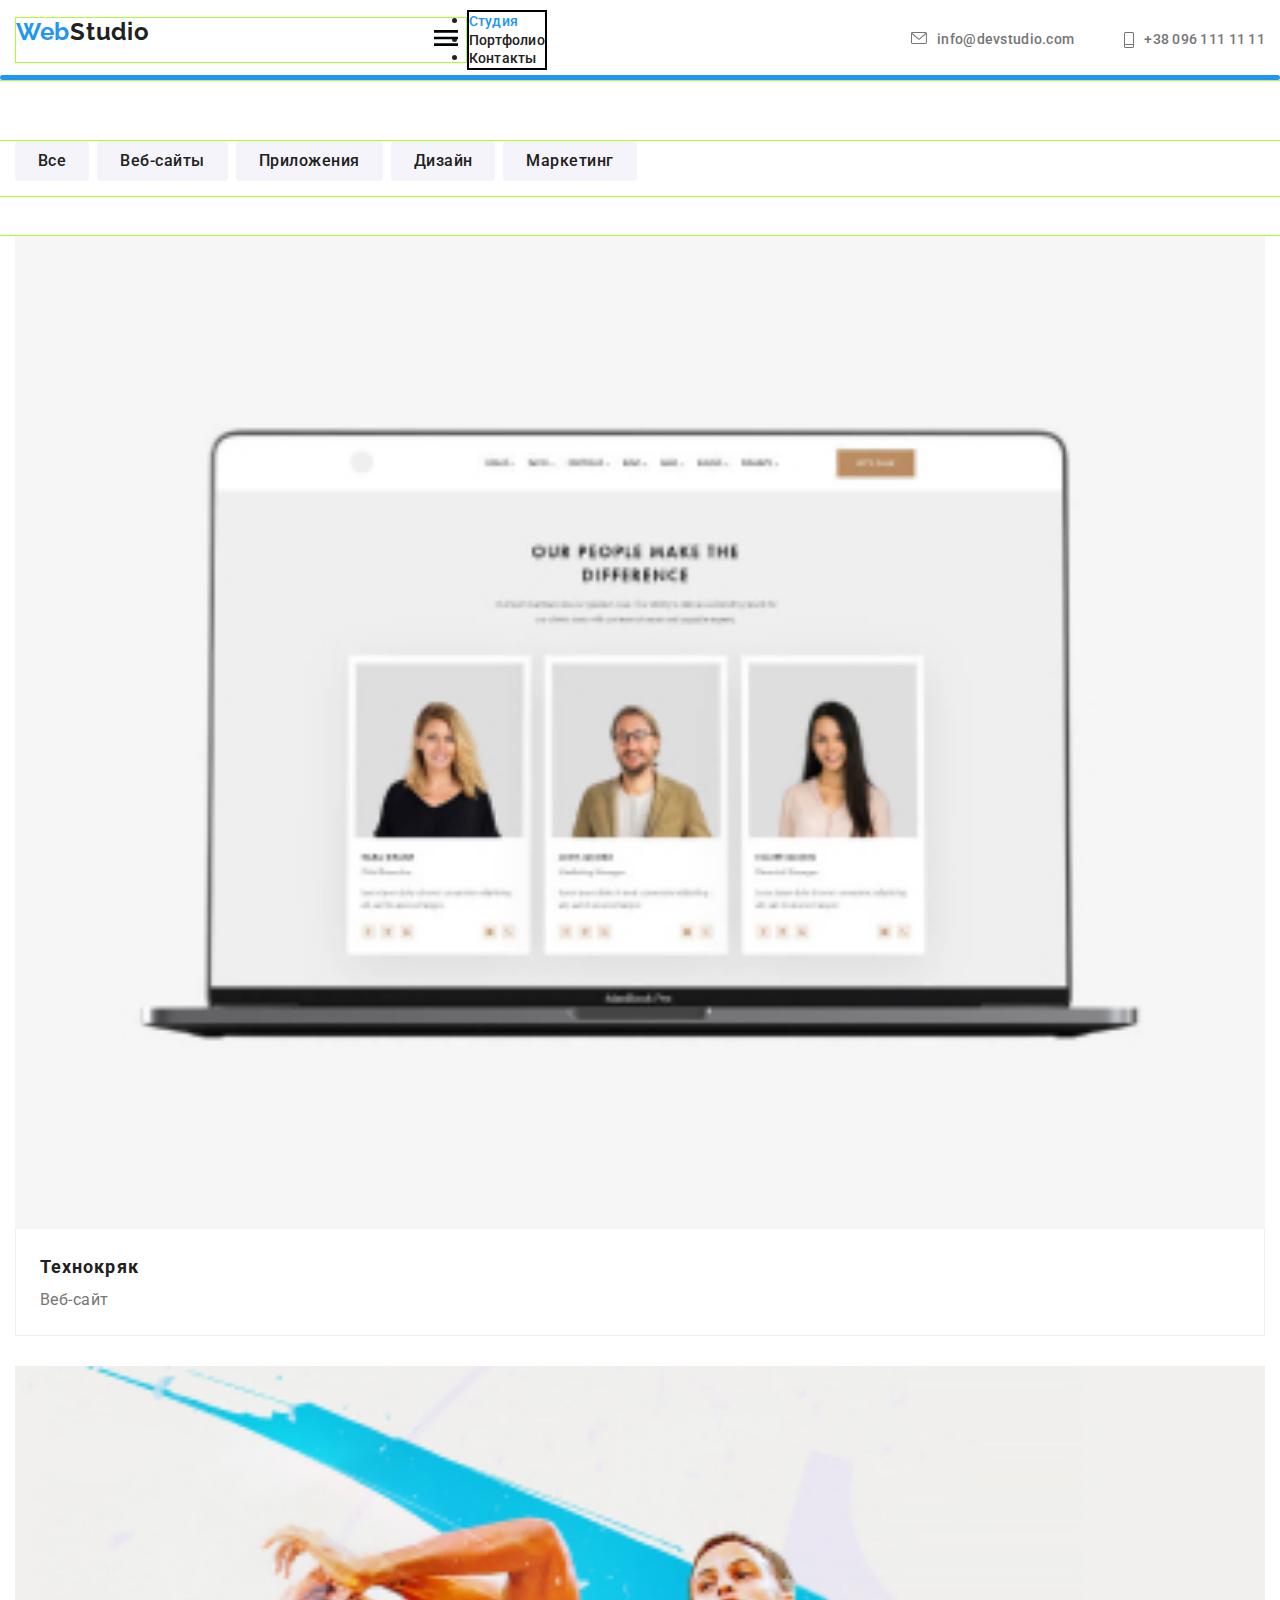
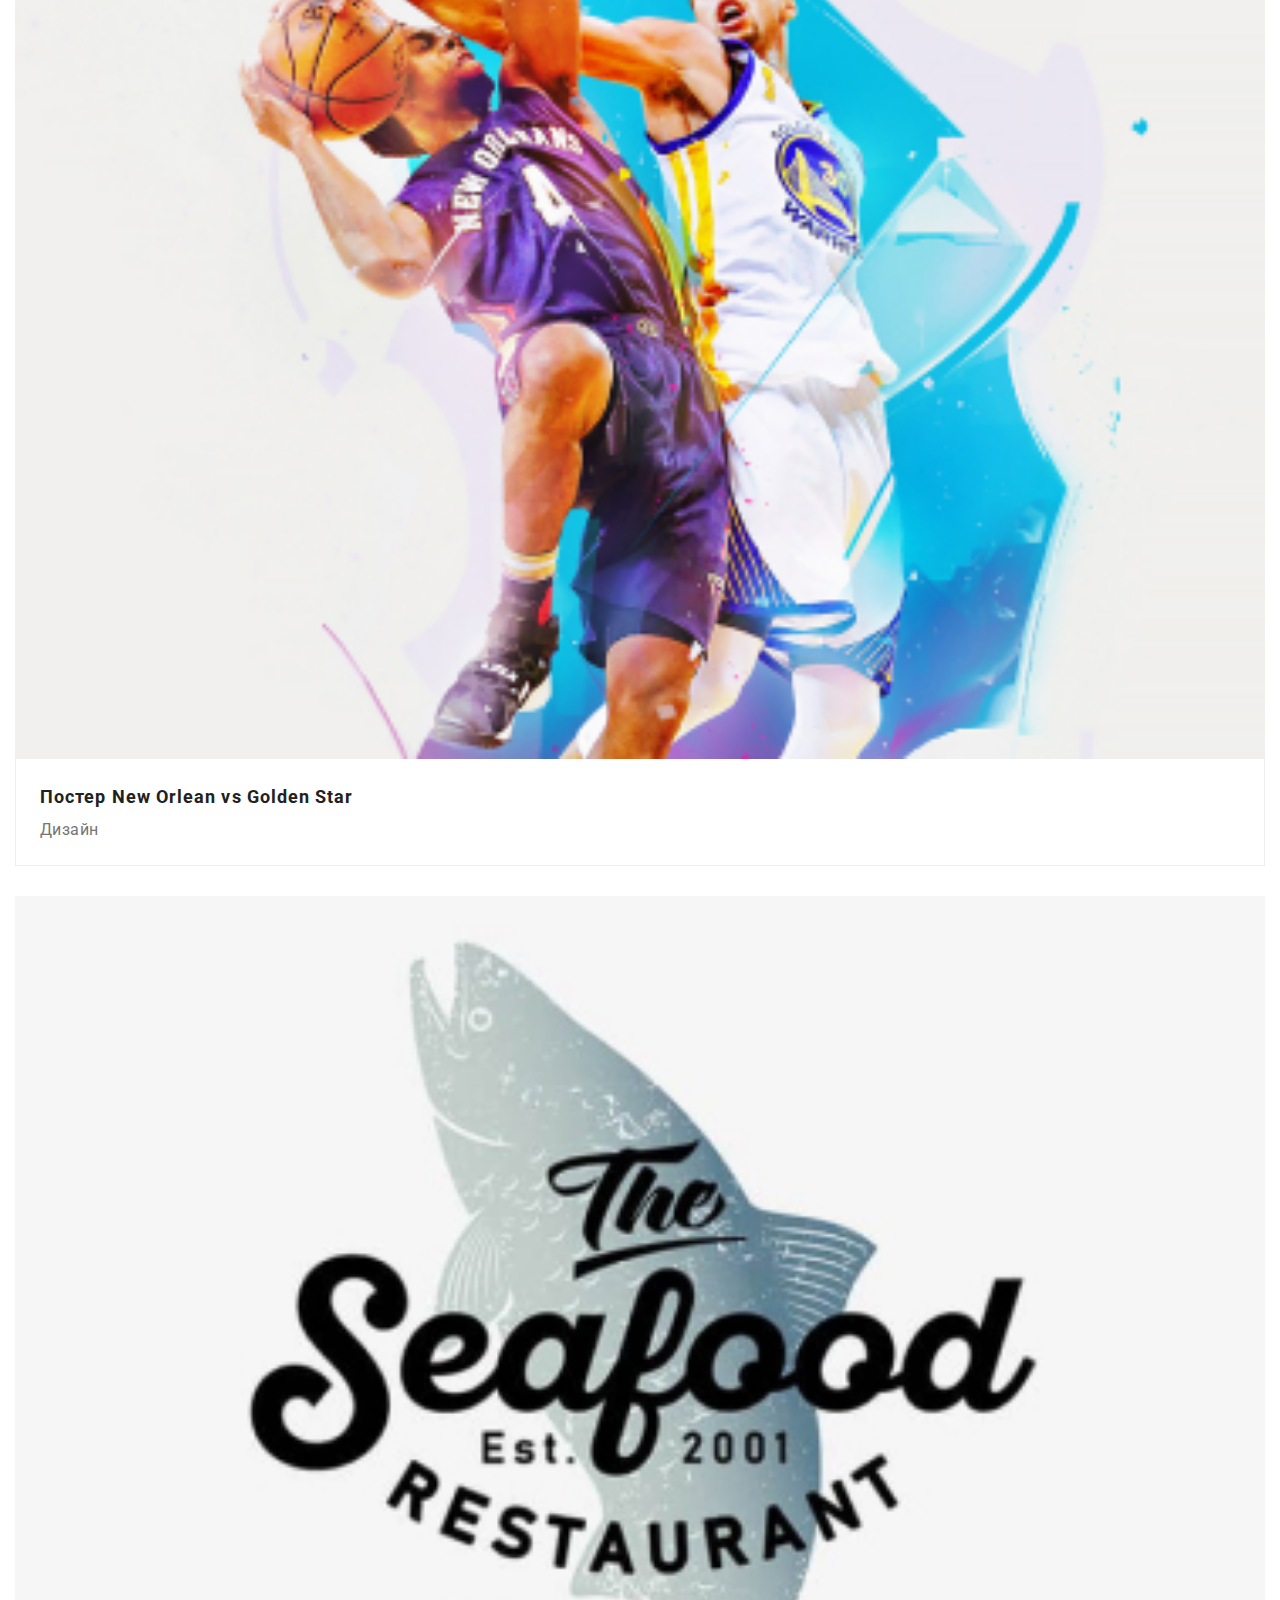
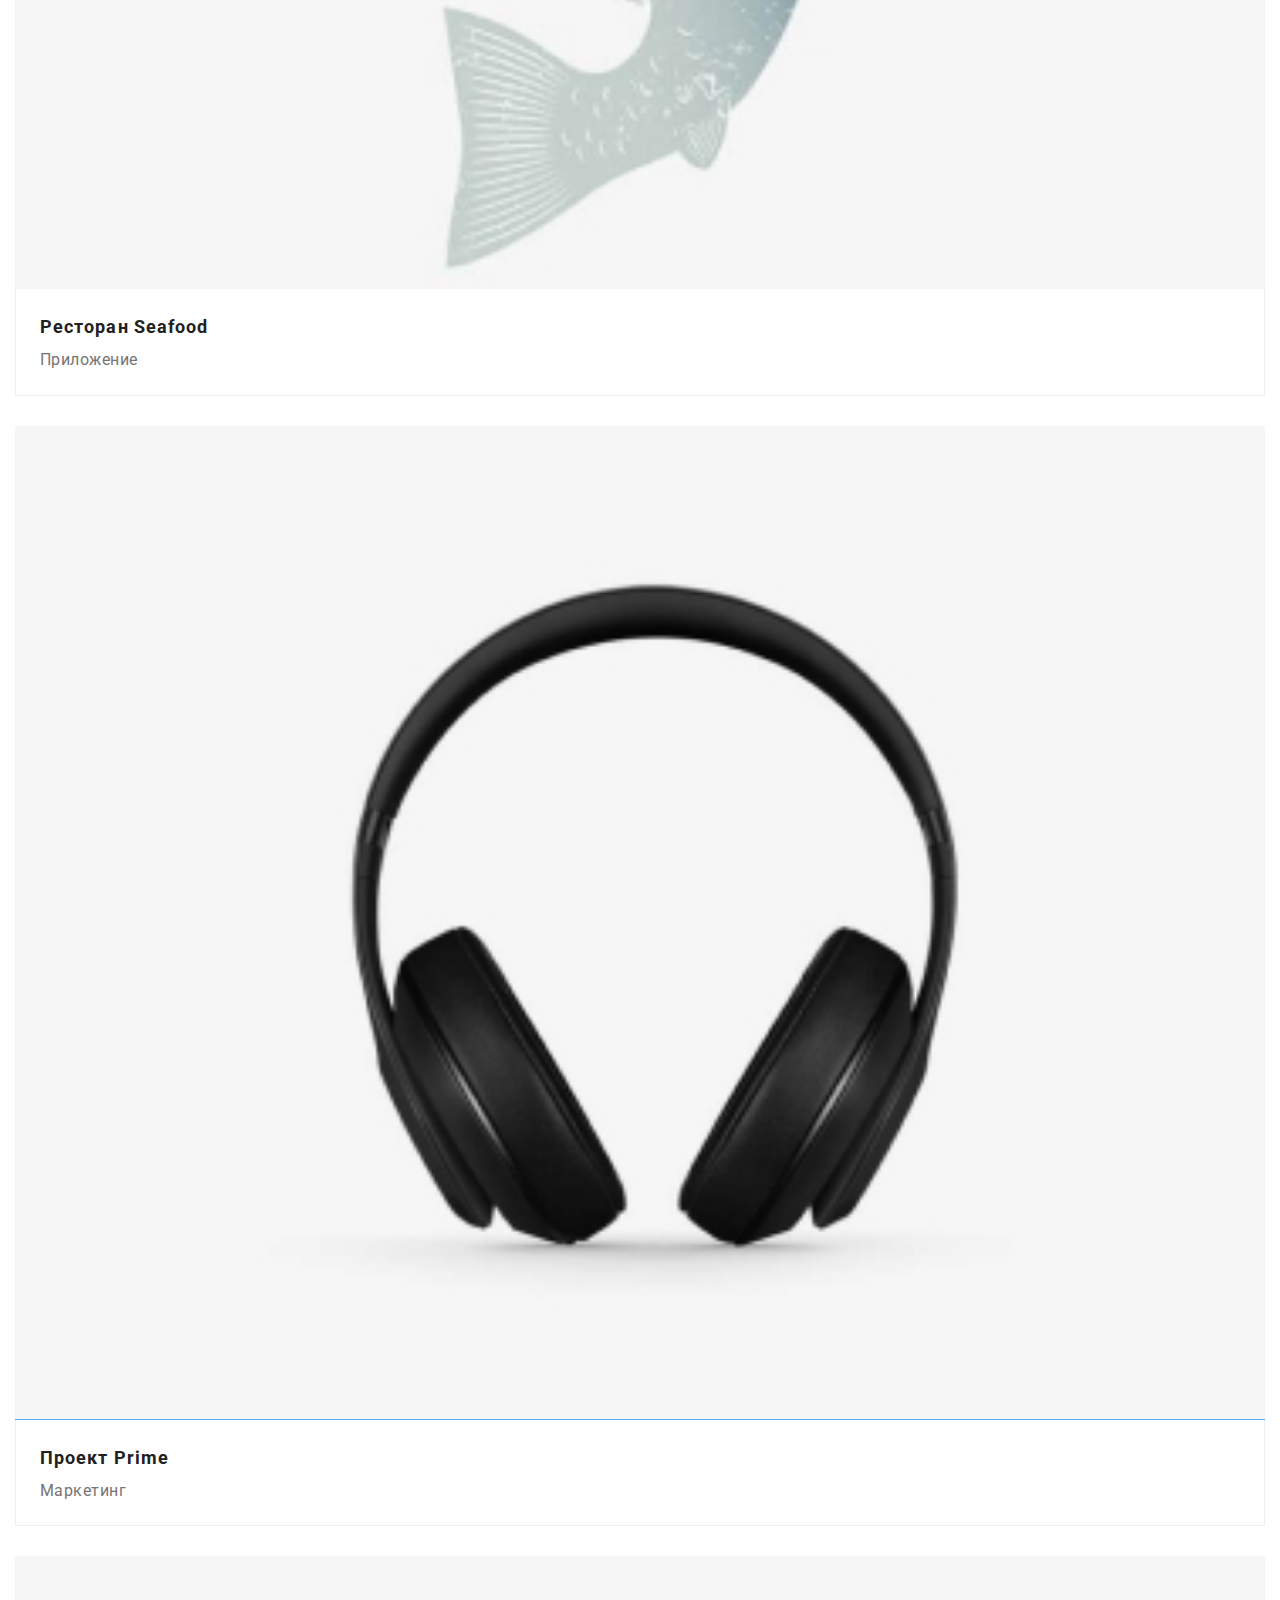
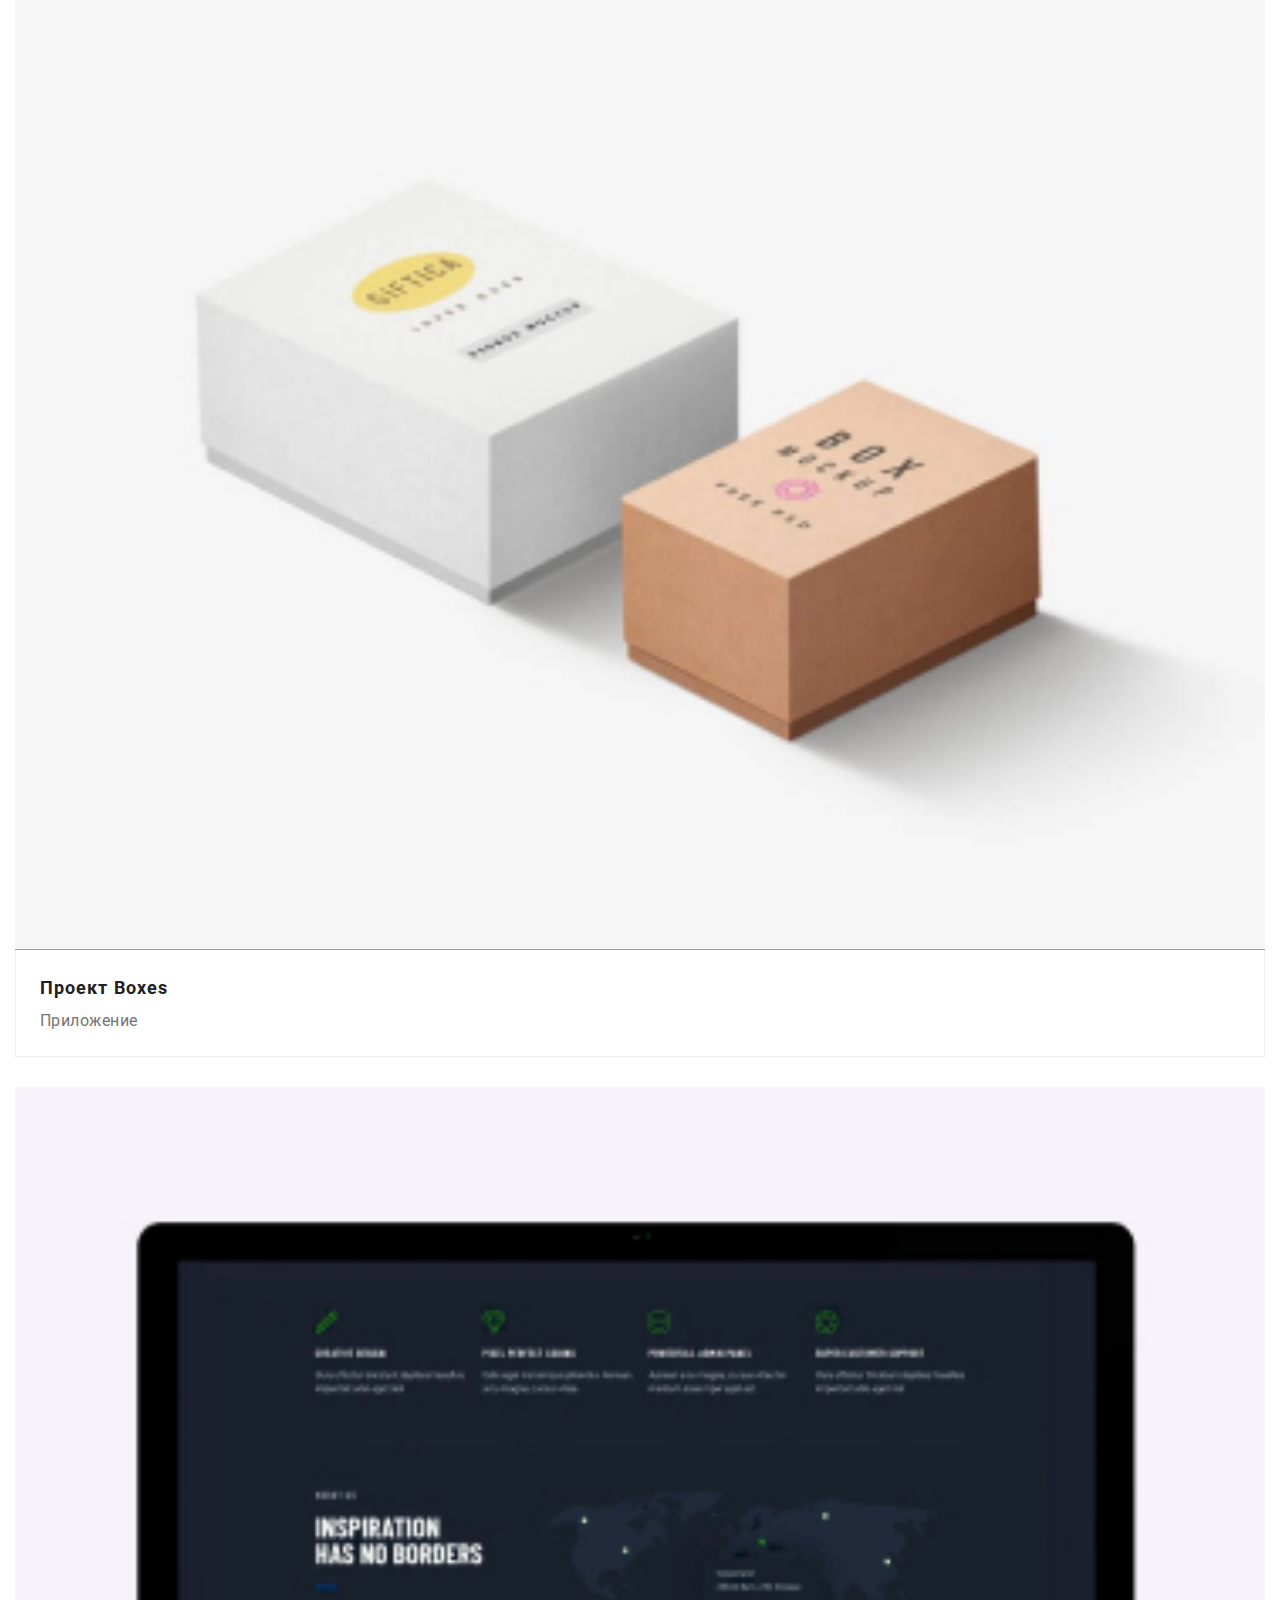
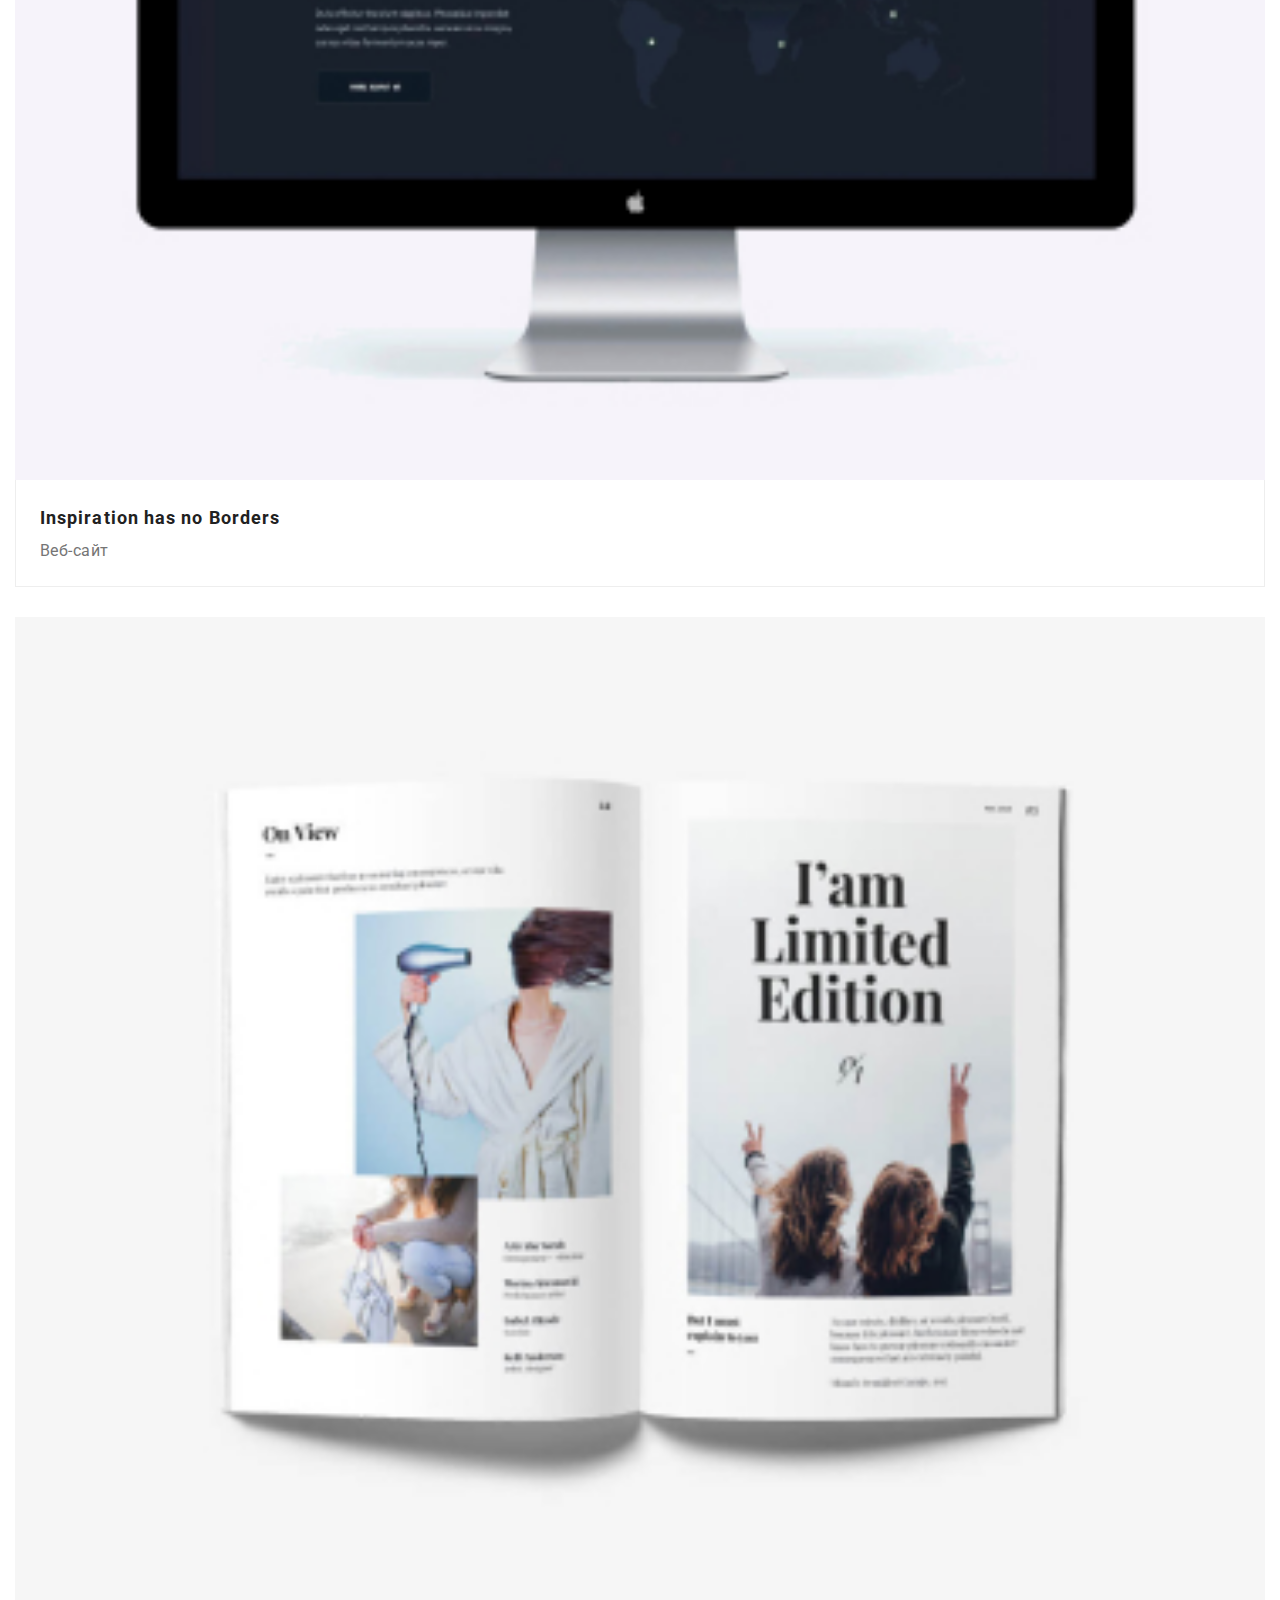
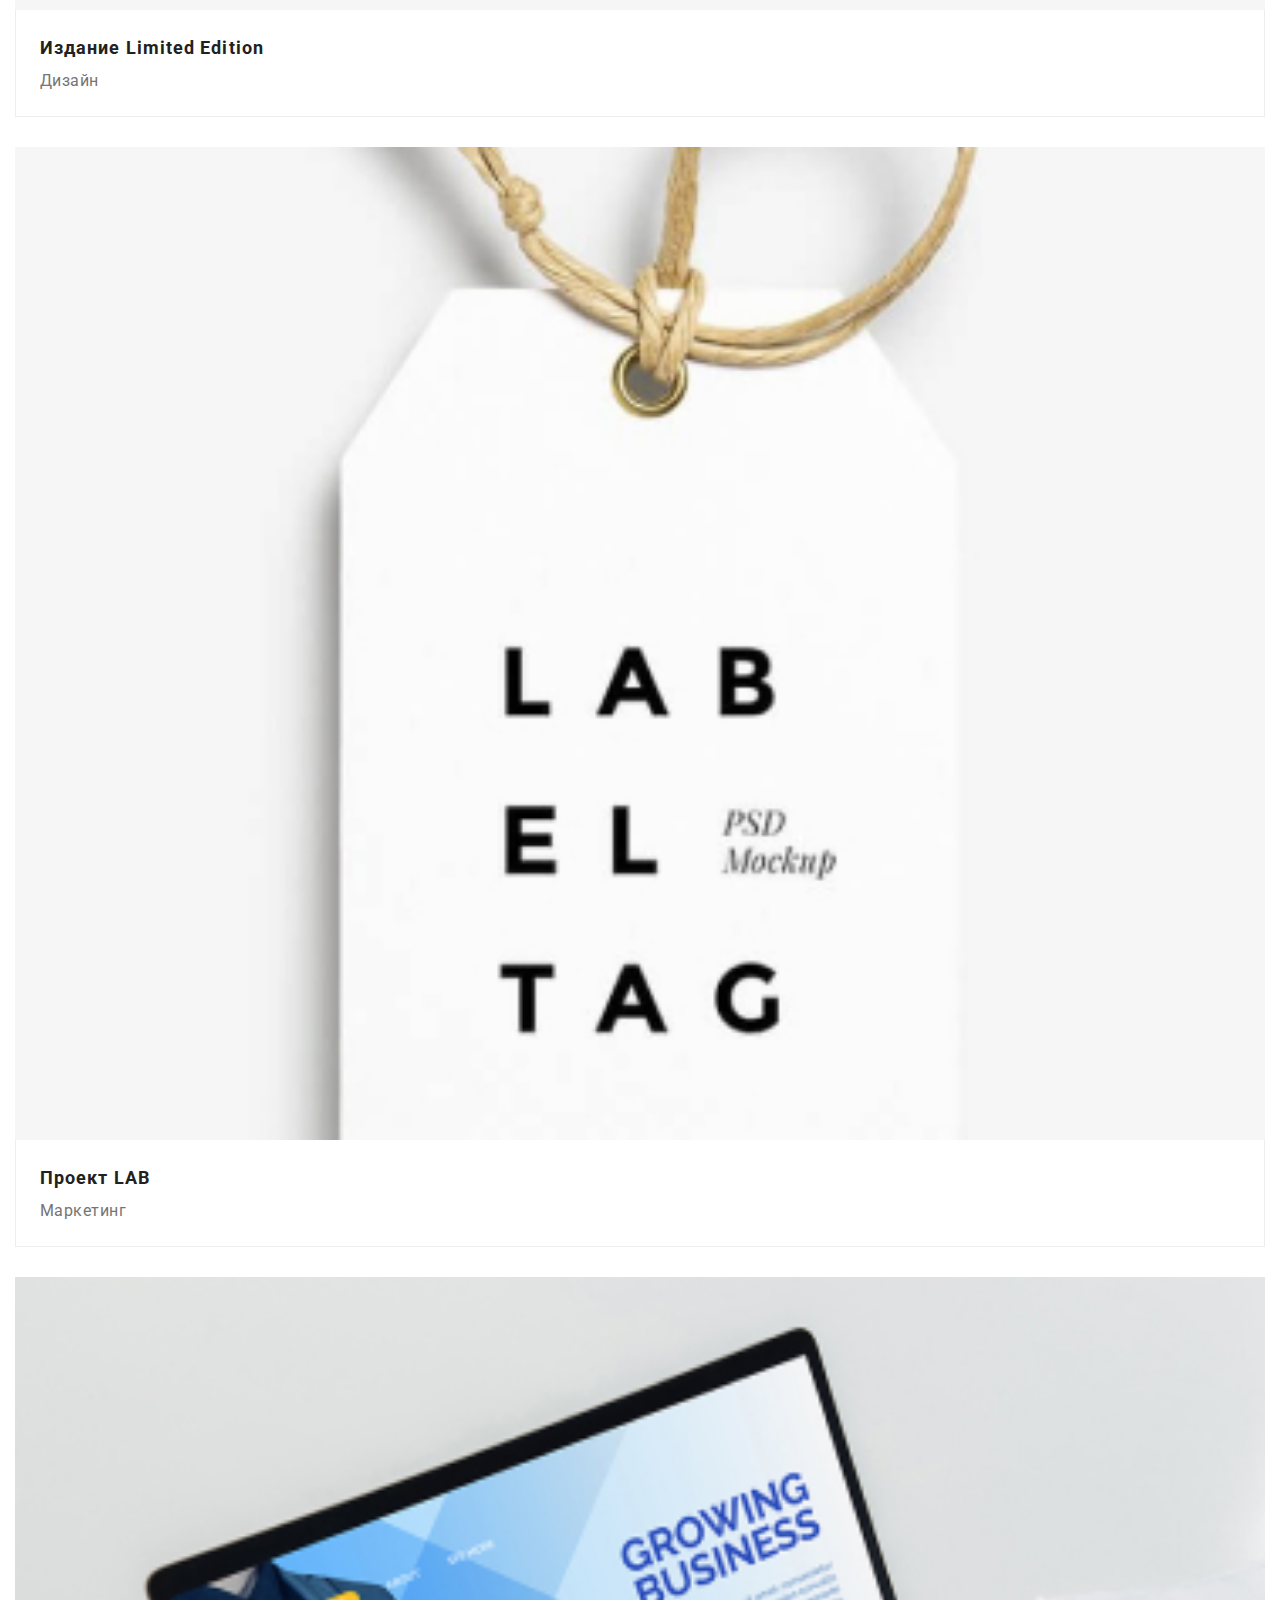
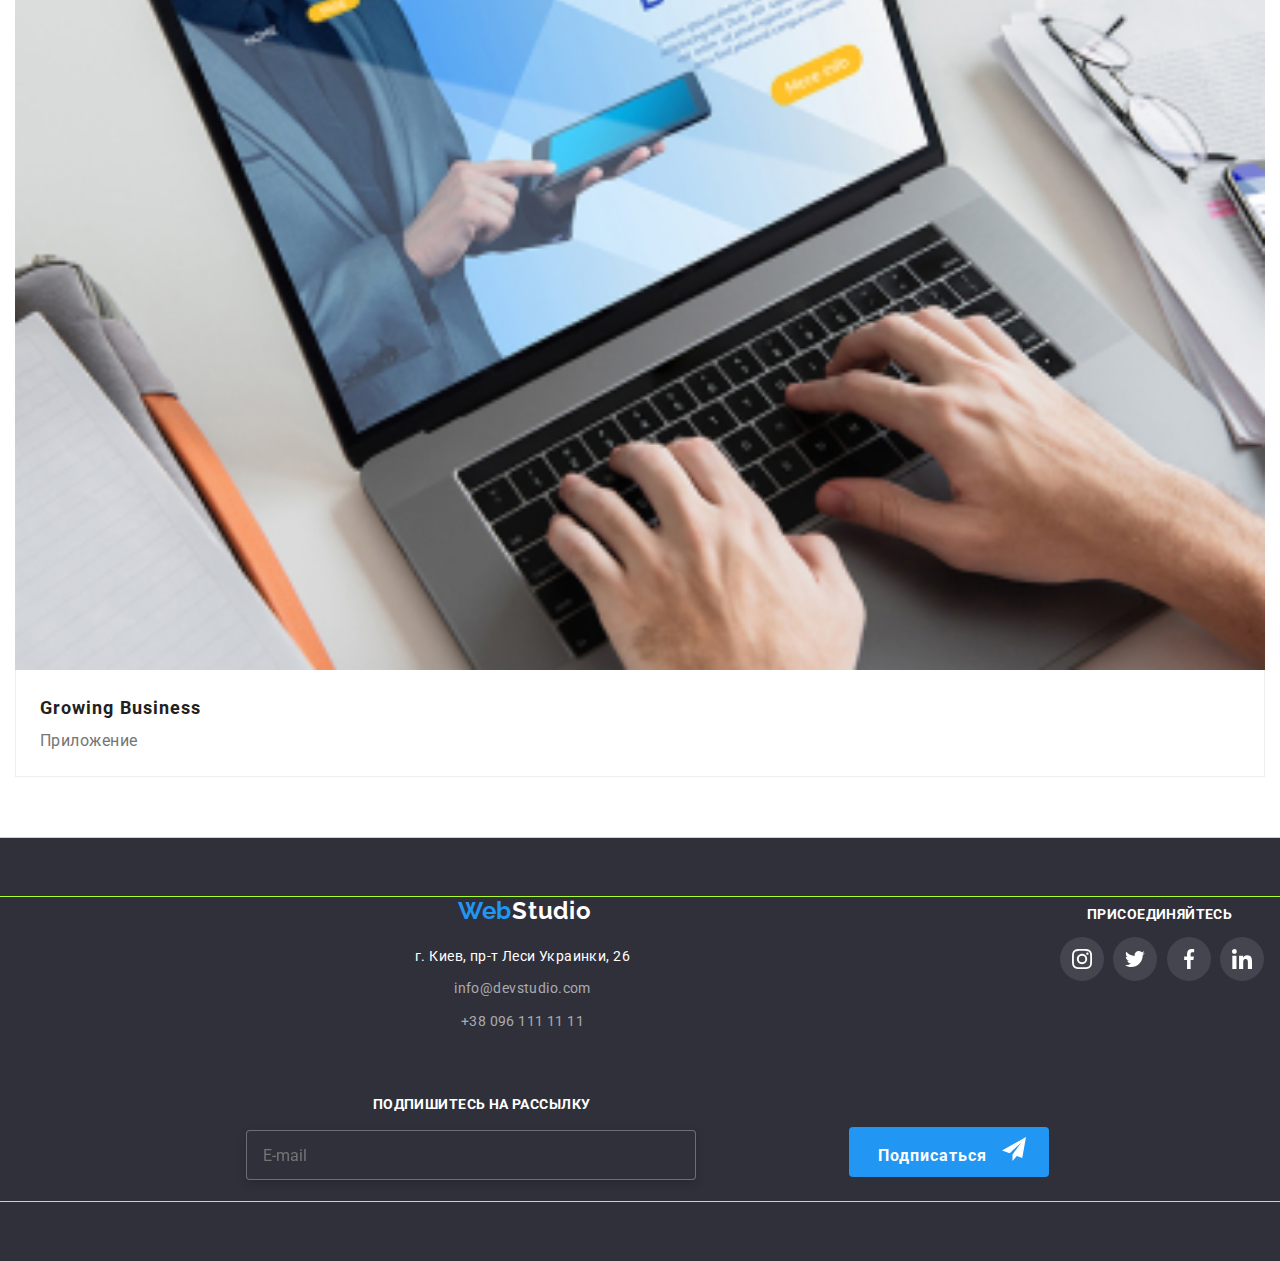
==== portfolio.html @ 8679a9b7 "good" ====
<!------------------START ------------------------>
 <!DOCTYPE html>
 <html lang="ru">

 <head>
    <meta charset="UTF-8">
    <meta http-equiv="X-UA-Compatible" content="IE=edge">
    <meta name="viewport" content="width=device-width, initial-scale=1.0">

    <link rel="stylesheet"
        href="https://fonts.googleapis.com/css2?family=Raleway:wght@700&family=Roboto:wght@400;500;700;900&display=swap">
    <link rel="stylesheet"
        href="https://cdnjs.cloudflare.com/ajax/libs/modern-normalize/1.1.0/modern-normalize.min.css">
    <link rel="stylesheet" href="./css/main.min.css">
    <title>Document</title>


  </head>
  </head>

  <body>
    <!------------------------AND----------------------------->
    <!------------------ BLOCK NAVIGATION -------------------->

    <header class="header-nav container">

        <nav class="main-nav">

            <div class="mobdiv">

                <a href="/" class="link-studio"> <span class="logoone">Web</span><span class="logoand">Studio</span></a>


                <button type="button" class="moddiv_bat is-open" date-menu-button aria-expanded="true">
                    <svg class="mobdiv_icon" aria-label="переключатель мобильного меню">
                        <use class="mobdiv_cros" href="images/closlitell.svg#icon-close_litle"></use>
                        <use class="mobdiv_menu" href="images/symbol-defsу.svg#icon-menu_sticks"></use>
                    </svg>
                </button>
            </div>



            <ul class="navbox">
                <li><a href="/portfolio.html" class="navbox__link navbox__boxin navbox--current">Студия</a></li>
                <li><a href="/index.htm" class="navbox__link navbox__boxin ">Портфолио</a></li>
                <li><a href="" class="navbox__link">Контакты</a></li>
            </ul>
        </nav>
        <ul class="contact">
            <li class="contact__linka"><a href="mailto:info@devstudio.com " class="navbox__link">


                    <svg class="contact__telsvg">

                        <use href="images/symbol-defs.svg#icon-mail"></use>

                    </svg>



                    info@devstudio.com</a></li>
            <li class="contact__linka"><a href="tel:+380961111111" class="navbox__link">


                    <svg class="contact__phonesvg">

                        <use href="images/symbol-defs.svg#icon-phone"></use>

                    </svg>

                    +38 096 111 11 11</a></li>
        </ul>

    </header>

    <!---------------- BLOCK NAVIGATION AND ------------------------>

 <!---------------------BLOCK BUTTONS----------------------->

    
    <section class="section-but">
        <div class="container">
            <ul class="pushbutton">
                <li class="pushbutton__butli"><button type="button" class="pushbutton__but">Все</button></li>
                <li class="pushbutton__butli"><button type="button" class="pushbutton__but">Веб-сайты</button></li>
                <li class="pushbutton__butli"><button type="button" class="pushbutton__but">Приложения</button></li>
            
                <li class="pushbutton__butli"><button type="button" class="pushbutton__but">Дизайн</button></li>
                <li class="pushbutton__butli"><button type="button" class="pushbutton__but pushbutton__mar">Маркетинг</button></li>
            </ul>
        </div>

    </section>
    <!-------------------BLOCK BUTTONS AND------------------->


    <!------------------------BLOCK PICTURES--------------------->
    <div class="container">
        <ul class="sales-unit">

            <li class="sales-unit__list">
                <a href="" class="sales-unit__link">
                    <div class="sales-unit__inner">

                        <img src="./images/portfolio/peoplethree.jpg" class="sales-unit__foto-a" alt="peoplethree" width="370">
                        <div class="sales-unit__overlay">
                            <p class="sales-unit__textloren">Технокряк это современная площадка распространения коронавируса.
                                Компании используют эту платформу для цифрового
                                шпионажа и атак на защищённые сервера конкурентов.</p>
                        </div>
                    </div>
                    <div class="sales-unit__contentdiv">
                        <h2 class="sales-unit__know-how">Технокряк</h2>
                        <p class="sales-unit__instrument-veb">Веб-сайт</p>
                    </div>
                </a>
            </li>


            <li class="sales-unit__list">
                <a href="" class="sales-unit__link">
                    <div class="sales-unit__inner">
                        <img src="./images/portfolio/basketball.jpg" class="sales-unit__foto-a" alt="basketball" width="370">
                        <div class="sales-unit__overlay">
                            <p class="sales-unit__textloren">Технокряк это современная площадка распространения коронавируса.
                                Компании используют эту платформу для цифрового
                                шпионажа и атак на защищённые сервера конкурентов.</p>
                        </div>

                    </div>
                    <div class="sales-unit__contentdiv">
                        <h2 class="sales-unit__know-how">Постер New Orlean vs Golden Star</h2>
                        <p class="sales-unit__instrument-veb">Дизайн</p>
                    </div>
                </a>
            </li>


            <li class="sales-unit__list">
                <a href="" class="sales-unit__link">
                    <div class="sales-unit__inner">
                        <img src="./images/portfolio/seafood.jpg" class="sales-unit__foto-a" alt="seafood" width="370">
                        <div class="sales-unit__overlay">
                            <p class="sales-unit__textloren">Технокряк это современная площадка распространения коронавируса.
                                Компании используют эту платформу для цифрового
                                шпионажа и атак на защищённые сервера конкурентов.</p>
                        </div>
                    </div>
                    <div class="sales-unit__contentdiv">
                        <h2 class="sales-unit__know-how">Ресторан Seafood</h2>
                        <p class="sales-unit__instrument-veb">Приложение</p>
                    </div>
                </a>
            </li>


            <li class="sales-unit__list">
                <a href="" class="sales-unit__link">
                    <div class="sales-unit__inner">
                        <img src="./images/portfolio/headphones.jpg" class="sales-unit__foto-a" alt="headphones" width="370">
                        <div class="sales-unit__overlay">
                            <p class="sales-unit__textloren">Технокряк это современная площадка распространения коронавируса.
                                Компании используют эту платформу для цифрового
                                шпионажа и атак на защищённые сервера конкурентов.</p>
                        </div>
                    </div>
                    <div class="sales-unit__contentdiv">
                        <h2 class="sales-unit__know-how">Проект Prime</h2>
                        <p class="sales-unit__instrument-veb">Маркетинг</p>
                    </div>
                </a>
            </li>


            <li class="sales-unit__list">
                <a href="" class="sales-unit__link">
                    <div class="sales-unit__inner">
                        <img src="./images/portfolio/boxes.jpg" class="sales-unit__foto-a" alt="boxes" width="370">
                        <div class="sales-unit__overlay">
                            <p class="sales-unit__textloren">Технокряк это современная площадка распространения коронавируса.
                                Компании используют эту платформу для цифрового
                                шпионажа и атак на защищённые сервера конкурентов.</p>
                        </div>
                    </div>
                    <div class="sales-unit__contentdiv">
                        <h2 class="sales-unit__know-how">Проект Boxes</h2>
                        <p class="sales-unit__instrument-veb">Приложение</p>
                    </div>
                </a>
            </li>


            <li class="sales-unit__list">
                <a href="" class="sales-unit__link">
                    <div class="sales-unit__inner">
                        <img src="./images/portfolio/screen.jpg" class="sales-unit__foto-a" alt="screen" width="370">
                        <div class="sales-unit__overlay">
                            <p class="sales-unit__textloren">Технокряк это современная площадка распространения коронавируса.
                                Компании используют эту платформу для цифрового
                                шпионажа и атак на защищённые сервера конкурентов.</p>
                        </div>
                    </div>
                    <div class="sales-unit__contentdiv">
                        <h2 class="sales-unit__know-how">Inspiration has no Borders</h2>
                        <p class="sales-unit__instrument-veb">Веб-сайт</p>
                    </div>
                </a>
            </li>


            <li class="sales-unit__list">
                <a href="" class="sales-unit__link">
                    <div class="sales-unit__inner">
                        <img src="./images/portfolio/magazine.jpg" class="sales-unit__foto-a" alt="magazine" width="370">
                        <div class="sales-unit__overlay">
                            <p class="sales-unit__textloren">Технокряк это современная площадка распространения коронавируса.
                                Компании используют эту платформу для цифрового
                                шпионажа и атак на защищённые сервера конкурентов.</p>
                        </div>
                    </div>
                    <div class="sales-unit__contentdiv">
                        <h2 class="sales-unit__know-how">Издание Limited Edition</h2>
                        <p class="sales-unit__instrument-veb">Дизайн</p>
                    </div>
                </a>
            </li>


            <li class="sales-unit__list">
                <a href="" class="sales-unit__link">
                    <div class="sales-unit__inner">
                        <img src="./images/portfolio/lable.jpg" class="sales-unit__foto-a" alt="lable" width="370">
                        <div class="sales-unit__overlay">
                            <p class="sales-unit__textloren">Технокряк это современная площадка распространения коронавируса.
                                Компании используют эту платформу для цифрового
                                шпионажа и атак на защищённые сервера конкурентов.</p>
                        </div>
                    </div>
                    <div class="sales-unit__contentdiv">
                        <h2 class="sales-unit__know-how">Проект LAB</h2>
                        <p class="sales-unit__instrument-veb">Маркетинг</p>
                    </div>
                </a>
            </li>


            <li class="sales-unit__list">
                <a href="" class="sales-unit__link">
                    <div class="sales-unit__inner">
                        <img src="./images/portfolio/laptop.jpg" class="sales-unit__foto-a" alt="laptop" width="370">
                        <div class="sales-unit__overlay">
                            <p class="sales-unit__textloren">Технокряк это современная площадка распространения коронавируса.
                                Компании используют эту платформу для цифрового
                                шпионажа и атак на защищённые сервера конкурентов.</p>
                        </div>
                    </div>
                    <div class="sales-unit__contentdiv">
                        <h2 class="sales-unit__know-how">Growing Business</h2>
                        <p class="sales-unit__instrument-veb">Приложение</p>
                    </div>
                </a>
            </li>
        </ul>
    </div>
    </section>
    <!------------------------BLOCK PICTURES AND--------------------->


    <!----------------------------BLOCK FUTER----------------------->
    <footer class="fut-box">
        <div class="container fut-container">
            <div class="footerbox">
    
                <a href="/" class="footerbox__foot-link"> <span class="footerbox__foot-logo">Web</span><span
                        class="footerbox__foot-logoand">Studio</span></a>
                <address class="footerbox__foot-address"> г. Киев, пр-т Леси Украинки, 26 </address>
                <ul class="footerbox__foot-mail-tel">
                    <li class="footerbox__foot-mail">
                        <a href="mailto:info@devstudio.com" class="footerbox__foot-mail-com">info@devstudio.com</a>
                    </li>
                    <li class="footerbox__foot-mail">
                        <a href="tel:+380961111111" class="footerbox__foot-tel-com">+38 096 111 11 11</a>
                    </li>
                </ul>
    
            </div>
    
    
            <!---------------- FOOTER blok-connect------------------------>
    
    
    
            <div class="blok-connect">
    
                <span class="blok-connect_connekt"> присоединяйтесь </span>
    
    
                <ul class="socials">
                    <li class="socials__list-fut-li">
                        <a href="" class="socials__link-fut-a">
                            <svg class="socials__icon-fut">
                                <use href="images/symbol-defs.svg#icon-instagfirst"> </use>
                            </svg>
                        </a>
                    </li>
    
    
                    <li class="socials__list-fut-li">
                        <a href="" class="socials__link-fut-a">
                            <svg class="socials__icon-fut">
                                <use href="images/symbol-defs.svg#icon-sova"> </use>
                            </svg>
                        </a>
                    </li>
    
    
                    <li class="socials__list-fut-li">
                        <a href="" class="socials__link-fut-a">
                            <svg class="socials__icon-fut">
                                <use href="images/symbol-defs.svg#icon-facebook"> </use>
                            </svg>
                        </a>
                    </li>
    
    
                    <li class="socials__list-fut-li">
                        <a href="" class="socials__link-fut-a">
                            <svg class="socials__icon-fut">
                                <use href="images/symbol-defs.svg#icon-linkedin"> </use>
                            </svg>
                        </a>
                    </li>
    
                </ul>
            </div>
    
    
            <!--------- FOOTER blok-connect and--------->
    
    
            <!--------- FOOTER blok-futcon--------->
            <div class="blok-futcon">
    
                <span class="blok-futcon_connekt">Подпишитесь на рассылку</span>
    
                <div class="footer-sect">
                    <input type="email" class="footer-sect__futimp" name="mail" id="mail" placeholder="E-mail">
    
    
                    <button type="submit" class="footer-sect__but-futsend">Подписаться
                        <svg class="footer-sect__svg-flight">
    
                            <use href="./images/symbol-desam.svg#icon-samolet"></use>
    
                        </svg>
                    </button>
                </div>
            </div>
            <!--------- FOOTER blok-futcon and--------->
        </div>
    </footer>
    <script src="./js/modal.js"></script>
    </body>
    </body>
    
    </html>
    <!----------------------BLOCK FOOTER AND----------->
---- css/main.min.css ----
h1,h2,h3,h4,p,ul{margin:0px;padding:0px}body{margin:0;color:#757575;font-family:Roboto, sans-serif;background-color:white;letter-spacing:0.03em}:root{--main-bg-color: #ffffff;--dg-sacond-color: #2f303a;--text-main-color: #757575;--hov-foc-color: #2196f3;--hov-foc-exclusiv: #188ce8;--text-dec-black: #212121;--text-rgb-a: rgba(255, 255, 255, 0.6);--text-bg-dop: #f5f4fa}.container{outline:1px solid greenyellow;margin:0 auto;padding-left:15px;padding-right:15px}.header-nav{background-color:var(--main-bg-color);display:-webkit-box;display:-ms-flexbox;display:flex;margin-left:0 auto;-webkit-box-align:center;-ms-flex-align:center;align-items:center;position:relative}.main-nav{color:var(--text-dec-black);display:-webkit-box;display:-ms-flexbox;display:flex;-webkit-box-align:center;-ms-flex-align:center;align-items:center;margin-right:0px}.link-studio{display:inline;font-family:Raleway;font-weight:700;font-size:24px;line-height:1.16;letter-spacing:0.03em;text-decoration:none;color:var(--text-dec-black);margin-bottom:16px}.link-studio .logoone{color:var(--hov-foc-color);font-family:Raleway;font-weight:700;font-size:24px;line-height:1.16;letter-spacing:0.03em}.logoand{font-family:Raleway;font-weight:700;font-size:24px;line-height:1.16;letter-spacing:0.03em;-webkit-transition:color 250ms cubic-bezier(0.4, 0, 0.2, 1);transition:color 250ms cubic-bezier(0.4, 0, 0.2, 1);-webkit-transition-property:var(--hov-foc-color);transition-property:var(--hov-foc-color)}.logoand:hover{color:var(--hov-foc-color)}.pi{display:none}.pi.is-open{display:-webkit-box;display:-ms-flexbox;display:flex;position:absolute;top:0;left:0;width:100%;background-color:blue}.navbox{border:2px solid black}.navbox.is-open{display:-webkit-box;display:-ms-flexbox;display:flex;padding-top:48px;padding-bottom:40px;-ms-flex-wrap:wrap;flex-wrap:wrap}.span{color:var(--hov-foc-color);font-family:Raleway;font-weight:700;font-size:26px;line-height:1.92;letter-spacing:0.03em}.navbox--current::after{content:"";display:inline;width:100%;height:5px;background-color:var(--hov-foc-color);position:absolute;left:0;bottom:0;border-radius:4px}.navbox__link{color:var(--text-dec-black);text-decoration:none;letter-spacing:0.02em;font-size:14px;padding-top:32px;padding-bottom:32px;font-weight:500;-webkit-transition:250ms cubic-bezier(0.4, 0, 0.2, 1);transition:250ms cubic-bezier(0.4, 0, 0.2, 1)}.navbox--current{color:var(--hov-foc-color)}.contact{list-style:none;font-size:14px;line-height:1.14;display:-webkit-box;display:-ms-flexbox;display:flex;margin-left:auto;-webkit-box-align:center;-ms-flex-align:center;align-items:center}.contact .navbox__link{color:var(--text-main-color);text-decoration:none;list-style:none;display:-webkit-inline-box;display:-ms-inline-flexbox;display:inline-flex;fill:var(--text-main-color)}.contact .contact__linka{margin-right:50px;font-size:14px;-webkit-box-align:center;-ms-flex-align:center;align-items:center;display:-webkit-box;display:-ms-flexbox;display:flex;font-weight:500;letter-spacing:0.02em}.contact__linka:last-child{margin-right:0px}.navbox__link:hover,.navbox__link:focus{color:var(--hov-foc-color);fill:var(--hov-foc-color)}.contact__linka:hover,.contact__linka:focus{fill:var(--hov-foc-color)}.contact__telsvg{width:16px;height:12px;margin-right:10px}.contact__phonesvg{width:10px;height:16px;margin-right:10px}.mobdiv{border:1px solid greenyellow;display:-webkit-box;display:-ms-flexbox;display:flex;-webkit-box-pack:justify;-ms-flex-pack:justify;justify-content:space-between}.moddiv_bat{display:-webkit-inline-box;display:-ms-inline-flexbox;display:inline-flex;margin:0;padding:0;background-color:transparent;border:transparent;margin-left:276px;z-index:5}.mobdiv_icon{width:40px;height:40px}.moddiv_bat .mobdiv_menu{display:none}.moddiv_bat.is-open .mobdiv_menu{display:block}.moddiv_bat.is-open .mobdiv_cros{display:none}.solutions{background-color:var(--dg-sacond-color);letter-spacing:0.06em;max-width:1600px;padding-top:200px;padding-bottom:200px;text-align:center;margin-left:auto;margin-right:auto;background-image:-webkit-gradient(linear, left top, left bottom, from(rgba(47,48,58,0.4)), to(rgba(47,48,58,0.4))),url(../images/Imgfotomain.jpg);background-image:linear-gradient(rgba(47,48,58,0.4), rgba(47,48,58,0.4)),url(../images/Imgfotomain.jpg);background-color:#c4c4c4;background-repeat:no-repeat;background-size:cover;background-position:center}.solution-business{color:var(--main-bg-color);font-family:Roboto;font-weight:900;font-size:26px;line-height:1.61;letter-spacing:0.06em;margin:0 auto;text-transform:uppercase}.ordservis{color:var(--main-bg-color);font-family:inherit;font-weight:700;font-size:16px;line-height:1.87;letter-spacing:0.06em;cursor:pointer;background-color:var(--hov-foc-color);border-radius:4px;padding:10px 32px 10px 32px;margin-top:40px;text-align:center;-webkit-transition:color 250ms cubic-bezier(0.4, 0, 0.2, 1);transition:color 250ms cubic-bezier(0.4, 0, 0.2, 1);-webkit-transition-property:var(--hov-foc-color);transition-property:var(--hov-foc-color);border:transparent}.ordservis:hover,.ordservis:focus{background-color:var(--hov-foc-exclusiv)}.backdrop.is-hidden{pointer-events:none;opacity:0}.backdrop{position:fixed;top:0;left:0;width:100%;height:100%;border:2px solid transparent;background-color:rgba(0,0,0,0.2)}.modal{position:absolute;top:50%;left:50%;-webkit-transform:translate(-50%, -50%);transform:translate(-50%, -50%);background-color:white;border:2px solid transparent;-webkit-transition:-webkit-transform 250ms cubic-bezier(0.4, 0, 0.2, 1);transition:-webkit-transform 250ms cubic-bezier(0.4, 0, 0.2, 1);transition:transform 250ms cubic-bezier(0.4, 0, 0.2, 1);transition:transform 250ms cubic-bezier(0.4, 0, 0.2, 1), -webkit-transform 250ms cubic-bezier(0.4, 0, 0.2, 1);width:450px;height:609px}.formfild__closebat{position:absolute;right:8px;top:8px;width:30px;height:30px;border-radius:50%;border:1px solid rgba(0,0,0,0.1);background-color:#ffffff}.formfild__closebat:hover{fill:var(--hov-foc-color);-webkit-transition:color 250ms cubic-bezier(0.4, 0, 0.2, 1);transition:color 250ms cubic-bezier(0.4, 0, 0.2, 1);-webkit-transition-property:var(--hov-foc-color);transition-property:var(--hov-foc-color)}.formfild__closesvg{width:11px;height:11px}.formfild{border:1px solid transparent;height:auto;margin-left:auto;margin-right:auto;padding:40px}.formfild__form-grup{border:1px solid transparent;display:-webkit-box;display:-ms-flexbox;display:flex;-webkit-box-orient:vertical;-webkit-box-direction:normal;-ms-flex-direction:column;flex-direction:column;-webkit-box-align:start;-ms-flex-align:start;align-items:flex-start;margin-bottom:10px}.formfild__form-grup:first-child{margin-bottom:0px;position:relative}.formfild__form-grup input{height:40px;width:370px;border-radius:4px;background:#ffffff;border:1px solid rgba(33,33,33,0.2);-webkit-box-sizing:border-box;box-sizing:border-box;padding:0;padding-left:30px}.formfild__testone:hover,.formfild__testone:focus{border-color:var(--hov-foc-color);border:1px solid var(--hov-foc-color)}.formfild__form-grup input:hover,.formfild__form-grup input:focus{border-color:var(--hov-foc-color);-webkit-transition:color 250ms cubic-bezier(0.4, 0, 0.2, 1);transition:color 250ms cubic-bezier(0.4, 0, 0.2, 1);-webkit-transition-property:var(--hov-foc-color);transition-property:var(--hov-foc-color)}.formfild__form-grup input:hover+.formfild__fon,.formfild__form-grup input:focus+.formfild__fon{fill:var(--hov-foc-color);border-color:var(--hov-foc-color)}input:not(:placeholder-shown),input:not(:placeholder-shown)+.formfild__fon{fill:var(--hov-foc-color);border-color:var(--hov-foc-color)}textarea:not(:placeholder-shown){border-color:var(--hov-foc-color)}.formfild__form-grup label{margin-bottom:4px;font-size:12px;color:var(--text-main-color);line-height:1.16;font-weight:400;letter-spacing:0.01em}.formfild__form-grup .formfild__modform{font-family:Roboto;font-weight:bold;font-size:20px;line-height:23px;text-align:center;letter-spacing:0.03em;color:var(--text-dec-black);margin-bottom:12px}.formfild__mail-div{position:relative;display:inline-block}.formfild__fon{position:absolute;width:15px;height:12px;display:inline-block;-webkit-transform:translateX(-356px);transform:translateX(-356px);margin-top:14px}.formfild__form-grup:hover,.formfild__form-grup:focus{-webkit-transition:color 250ms cubic-bezier(0.4, 0, 0.2, 1);transition:color 250ms cubic-bezier(0.4, 0, 0.2, 1);-webkit-transition-property:var(--hov-foc-color);transition-property:var(--hov-foc-color)}textarea{border-radius:4px;width:370px;height:120px;border:1px solid rgba(33,33,33,0.2);-webkit-box-sizing:border-box;box-sizing:border-box;resize:none;padding-top:12px;padding-right:16px;padding-bottom:12px;padding-left:16px;font-size:14px;line-height:1.14;letter-spacing:0.01em;color:rgba(117,117,117,0.5);margin-bottom:10px}textarea:hover,textarea:focus{-webkit-transition:color 250ms cubic-bezier(0.4, 0, 0.2, 1);transition:color 250ms cubic-bezier(0.4, 0, 0.2, 1);-webkit-transition-property:var(--hov-foc-color);transition-property:var(--hov-foc-color);border-color:var(--hov-foc-color);border:1px solid var(--hov-foc-color)}.formfild__form-grup ::-webkit-input-placeholder{font-size:12px;line-height:1.16;letter-spacing:0.01em;color:rgba(117,117,117,0.5)}.formfild__form-grup :-ms-input-placeholder{font-size:12px;line-height:1.16;letter-spacing:0.01em;color:rgba(117,117,117,0.5)}.formfild__form-grup ::-ms-input-placeholder{font-size:12px;line-height:1.16;letter-spacing:0.01em;color:rgba(117,117,117,0.5)}.formfild__form-grup ::placeholder{font-size:12px;line-height:1.16;letter-spacing:0.01em;color:rgba(117,117,117,0.5)}.formfild__task{display:-webkit-box;display:-ms-flexbox;display:flex}.formfild__kvadrat{display:block;width:16px;height:15px;border-radius:4px;border:1px solid var(--text-dec-black);border-color:var(--text-dec-black);display:none}.formfild__chekblue{display:block;width:16px;height:15px;border-radius:4px;border:2px solid var(--text-dec-black);margin-right:2px;margin-left:2px}.formfild__task input:checked+.formfild__chekblue{background-image:url(../images/ichecki.svg);background-size:contain;border:2px solid var(--hov-foc-color);background-color:var(--hov-foc-color)}.formfild__sogltex{font-size:12px;color:var(--text-main-color);line-height:1.16;font-weight:400;letter-spacing:0.03em;display:bloc}.formfild__yslovi{color:var(--hov-foc-color)}.formfild__but-send{color:var(--main-bg-color);font-family:inherit;font-weight:700;font-size:16px;line-height:1.87;letter-spacing:0.06em;cursor:pointer;background-color:var(--hov-foc-color);border-radius:4px;padding:10px 32px 10px 32px;width:200px;height:50px;text-align:center;-webkit-transition:color 250ms cubic-bezier(0.4, 0, 0.2, 1);transition:color 250ms cubic-bezier(0.4, 0, 0.2, 1);-webkit-transition-property:var(--hov-foc-color);transition-property:var(--hov-foc-color);margin-top:30px;border:transparent}.formfild__but-send:hover,.formfild__but-send:focus{background-color:var(--hov-foc-color);-webkit-transition:color 250ms cubic-bezier(0.4, 0, 0.2, 1);transition:color 250ms cubic-bezier(0.4, 0, 0.2, 1);-webkit-transition-property:var(--hov-foc-color);transition-property:var(--hov-foc-color)}.module{padding-top:60px;padding-bottom:60px}.module__icomfive{border:1px solid red;background-color:#f5f4fa;height:120px;width:450px;margin-right:auto;margin-left:auto;padding-top:25px;padding-bottom:25px;-webkit-box-align:center;-ms-flex-align:center;align-items:center}.module_svg{width:auto;height:auto}.module__groop-pec{list-style:none;text-align:center;margin-left:auto;margin-right:auto}.module__groop-pec .module__good-job{color:var(--text-dec-black);font-family:Roboto;font-weight:700;font-size:14px;line-height:1.14;letter-spacing:0.03em;text-transform:uppercase}.module__groop-pec .module__exersise{font-weight:normal;font-size:14px;line-height:1.71;letter-spacing:0.03em}.doing{display:none}.partition{background:var(--text-bg-dop);padding-bottom:60px;padding-top:60px}.doing__what-we-are-doing{text-align:center;margin-bottom:30px;font-family:Roboto;font-style:normal;font-weight:bold;font-size:28px;line-height:1.17;letter-spacing:0.03em;color:#212121}.partition__together-team{list-style:none;display:-webkit-box;display:-ms-flexbox;display:flex;-webkit-box-orient:vertical;-webkit-box-direction:normal;-ms-flex-direction:column;flex-direction:column}.partition__portfol{margin-right:auto;margin-left:auto;margin-bottom:30px;height:auto;-webkit-box-shadow:0px 1px 3px rgba(0,0,0,0.12),0px 1px 1px rgba(0,0,0,0.14),0px 2px 1px rgba(0,0,0,0.2);box-shadow:0px 1px 3px rgba(0,0,0,0.12),0px 1px 1px rgba(0,0,0,0.14),0px 2px 1px rgba(0,0,0,0.2)}.partition__portfol:last-child{margin-right:0px}.partition__divtext{padding-top:30px;padding-bottom:30px;background-color:#ffffff;border-radius:0px 0px 4px 4px}.partition__foto-ouer-team{display:-webkit-box;display:-ms-flexbox;display:flex}.partition__foto-port{height:450px}.partition__name{color:var(--text-dec-black);font-family:Roboto;font-weight:500;font-size:16px;line-height:1.18;letter-spacing:0.03em;margin-bottom:10px;text-align:center}.partition__prof{font-weight:normal;font-size:16px;line-height:1.18;letter-spacing:0.03em;text-align:center;margin-bottom:16px}.partition__icomcparens{display:-webkit-box;display:-ms-flexbox;display:flex;-webkit-box-pack:justify;-ms-flex-pack:justify;justify-content:space-between;list-style:none;width:206px;height:44px;margin-left:auto;margin-right:auto}.partition__icomclas{display:-webkit-inline-box;display:-ms-inline-flexbox;display:inline-flex;border:1px solid transparent;width:44px;height:44px}.partition__icoma{display:-webkit-inline-box;display:-ms-inline-flexbox;display:inline-flex;fill:#afb1b8;border:1px solid transparent;border-radius:50%;width:100%;height:100%;-webkit-box-align:center;-ms-flex-align:center;align-items:center;-webkit-box-pack:center;-ms-flex-pack:center;justify-content:center;-webkit-transition:color 250ms cubic-bezier(0.4, 0, 0.2, 1);transition:color 250ms cubic-bezier(0.4, 0, 0.2, 1);-webkit-transition-property:var(--hov-foc-color);transition-property:var(--hov-foc-color)}.partition__icoma:hover,.partition__icoma:focus{background-color:var(--hov-foc-color);fill:#ffffff}.partition__icomhover{width:20px;height:20px}.section-klient{padding-top:60px;padding-bottom:40px}.wrapper{font-family:Roboto;display:block;font-weight:bold;font-size:36px;line-height:42px;text-align:center;letter-spacing:0.03em;color:#212121;margin-bottom:30px}.division{display:-webkit-box;display:-ms-flexbox;display:flex;-ms-flex-wrap:wrap;flex-wrap:wrap;margin:-15px;-webkit-box-pack:center;-ms-flex-pack:center;justify-content:center}.division__list{width:210px;height:92px;list-style:none;margin-top:15px;margin-left:15px;margin-bottom:15px;margin-right:15px}.division__link{display:-webkit-inline-box;display:-ms-inline-flexbox;display:inline-flex;width:inherit;height:inherit;-webkit-box-pack:center;-ms-flex-pack:center;justify-content:center;-webkit-box-align:center;-ms-flex-align:center;align-items:center;fill:#afb1b8;border:1px solid #afb1b8;border-radius:4px;-webkit-transition:250ms cubic-bezier(0.4, 0, 0.2, 1);transition:250ms cubic-bezier(0.4, 0, 0.2, 1)}.division__link:hover,.division__link:focus{fill:#2196f3;border:1px solid #2196f3}.division__icon{border:1px solid transparent;width:106px;height:60px}footer{background:var(--dg-sacond-color)}.fut-box{padding-top:60px;padding-bottom:60px;width:auto;margin:0px auto}.fut-container{display:-webkit-box;display:-ms-flexbox;display:flex;-ms-flex-wrap:wrap;flex-wrap:wrap;-webkit-box-pack:center;-ms-flex-pack:center;justify-content:center}.footerbox{margin-bottom:60px;margin-left:auto;margin-right:auto}.footerbox__foot-link{text-decoration:none;margin-bottom:20px;display:inline-block;margin-left:43px}.footerbox__foot-logo{color:var(--hov-foc-color);font-family:Raleway;font-weight:bold;font-size:24px;line-height:1.16;letter-spacing:0.03em}.footerbox__foot-logoand{color:var(--main-bg-color);font-family:Raleway;font-weight:700;font-size:24px;line-height:1.16;letter-spacing:0.03em;-webkit-transition:color 250ms cubic-bezier(0.4, 0, 0.2, 1);transition:color 250ms cubic-bezier(0.4, 0, 0.2, 1);-webkit-transition-property:var(--hov-foc-color);transition-property:var(--hov-foc-color)}.footerbox__foot-logoand:hover,.footerbox__foot-logoand:focus{color:var(--hov-foc-color)}.footerbox__foot-address{color:var(--main-bg-color);font-style:normal;font-size:14px;line-height:1.71;letter-spacing:0.03em;margin-bottom:8px}.footerbox__foot-mail-tel{list-style:none;text-align:center}.footerbox__foot-mail-com{color:var(--text-rgb-a);font-size:14px;line-height:1.71;letter-spacing:0.03em;text-decoration:none;display:inline-block;margin-bottom:9px;-webkit-transition:color 250ms cubic-bezier(0.4, 0, 0.2, 1);transition:color 250ms cubic-bezier(0.4, 0, 0.2, 1);-webkit-transition-property:var(--hov-foc-color);transition-property:var(--hov-foc-color)}.footerbox__foot-mail-com:hover,.footerbox__foot-mail-com:focus{color:var(--hov-foc-color)}.footerbox__foot-tel-com{color:var(--text-rgb-a);font-size:14px;line-height:1.71;letter-spacing:0.03em;text-decoration:none;-webkit-transition:color 250ms cubic-bezier(0.4, 0, 0.2, 1);transition:color 250ms cubic-bezier(0.4, 0, 0.2, 1);-webkit-transition-property:var(--hov-foc-color);transition-property:var(--hov-foc-color)}.footerbox__foot-tel-com:hover,.footerbox__foot-tel-com:focus{color:var(--hov-foc-color)}.blok-connect{border:1px solid transparent;width:206px;height:80px;margin-left:29px;margin-bottom:60px}.blok-connect_connekt{display:inline-block;text-transform:uppercase;font-weight:bold;font-size:14px;line-height:16px;letter-spacing:0.03em;text-transform:uppercase;color:#ffffff;margin-bottom:15px;margin-left:27px}.blok-futcon_connekt{display:inline-block;text-transform:uppercase;font-weight:bold;font-size:14px;line-height:16px;letter-spacing:0.03em;text-transform:uppercase;color:#ffffff;margin-bottom:15px;margin-left:127px}.fut-container{display:-webkit-box;display:-ms-flexbox;display:flex;-webkit-box-align:baseline;-ms-flex-align:baseline;align-items:baseline}.socials{display:-webkit-box;display:-ms-flexbox;display:flex;-webkit-box-pack:justify;-ms-flex-pack:justify;justify-content:space-between}.socials__list-fut-li{width:44px;height:44px;list-style:none}.socials__link-fut-a{display:-webkit-inline-box;display:-ms-inline-flexbox;display:inline-flex;-webkit-box-pack:center;-ms-flex-pack:center;justify-content:center;-webkit-box-align:center;-ms-flex-align:center;align-items:center;border:1px solid transparent;border-radius:50%;fill:#ffffff;width:100%;height:100%;background-color:rgba(255,255,255,0.1);-webkit-transition:color 250ms cubic-bezier(0.4, 0, 0.2, 1);transition:color 250ms cubic-bezier(0.4, 0, 0.2, 1);-webkit-transition-property:var(--hov-foc-color);transition-property:var(--hov-foc-color)}.socials__link-fut-a:hover,.socials__link-fut-a:focus{fill:#ffffff;background-color:var(--hov-foc-color)}.socials__icon-fut{width:20px;height:20px}.blok-futcon{border:1px solid transparent;width:auto;margin-left:15px}.footer-sect__futimp{height:50px;width:450px;padding-left:16px;padding-top:15px;padding-bottom:15px;background:#2f303a;border:1px solid rgba(255,255,255,0.3);-webkit-box-sizing:border-box;box-sizing:border-box;-webkit-filter:drop-shadow(0px 4px 4px rgba(0,0,0,0.15));filter:drop-shadow(0px 4px 4px rgba(0,0,0,0.15));border-radius:4px;margin-right:12px;color:var(--text-bg-dop);margin-bottom:20px}.footer-sect__but-futsend{color:var(--main-bg-color);font-family:inherit;font-weight:700;font-size:16px;line-height:1.87;letter-spacing:0.06em;cursor:pointer;background-color:var(--hov-foc-color);border-radius:4px;padding-top:10px;padding-bottom:10px;padding-right:0px;border:transparent;width:200px;height:50px;text-align:center;-webkit-transition:color 250ms cubic-bezier(0.4, 0, 0.2, 1);transition:color 250ms cubic-bezier(0.4, 0, 0.2, 1);-webkit-transition-property:var(--hov-foc-color);transition-property:var(--hov-foc-color);margin-left:137px}.footer-sect__svg-flight{width:24px;height:24px;margin-left:10px;fill:var(--text-bg-dop)}.ouer-work{padding-top:100px;margin:0px}.section-but{padding-bottom:0;border-top:1px solid #ececec;padding-top:60px;padding-bottom:40px}.pushbutton{list-style:none;display:-webkit-box;display:-ms-flexbox;display:flex;-ms-flex-wrap:wrap;flex-wrap:wrap}.pushbutton__butli{margin-right:8px;margin-bottom:15px}.pushbutton__mar{margin-right:0px}.pushbutton__but{color:var(--text-dec-black);font-family:inherit;font-weight:500;font-size:16px;line-height:1.62;letter-spacing:0.03em;cursor:pointer;background-color:var(--text-bg-dop);border-radius:4px;border:1px solid transparent;padding-top:6px;padding-right:22px;padding-bottom:6px;padding-left:22px;-webkit-transition:color 250ms cubic-bezier(0.4, 0, 0.2, 1);transition:color 250ms cubic-bezier(0.4, 0, 0.2, 1);-webkit-transition-property:var(--hov-foc-color);transition-property:var(--hov-foc-color)}.pushbutton__but:hover,.pushbutton__but:focus{color:var(--main-bg-color);background-color:var(--hov-foc-color);-webkit-box-shadow:0px 1px 1px rgba(0,0,0,0.12),0px 4px 4px rgba(0,0,0,0.06),1px 4px 6px rgba(0,0,0,0.16);box-shadow:0px 1px 1px rgba(0,0,0,0.12),0px 4px 4px rgba(0,0,0,0.06),1px 4px 6px rgba(0,0,0,0.16)}.sales-unit{padding-bottom:30px;list-style:none}.sales-unit__list{margin-bottom:30px}.sales-unit__link{text-decoration:none;-webkit-transition:color 250ms cubic-bezier(0.4, 0, 0.2, 1);transition:color 250ms cubic-bezier(0.4, 0, 0.2, 1);-webkit-transition-property:var(--hov-foc-color);transition-property:var(--hov-foc-color)}.sales-unit__link:hover{-webkit-box-shadow:0px 1px 3px rgba(0,0,0,0.12),0px 1px 1px rgba(0,0,0,0.14),0px 2px 1px rgba(0,0,0,0.2);box-shadow:0px 1px 3px rgba(0,0,0,0.12),0px 1px 1px rgba(0,0,0,0.14),0px 2px 1px rgba(0,0,0,0.2)}.sales-unit__inner{display:block;max-width:100%;margin-bottom:0px;position:relative;overflow:hidden}.sales-unit__overlay{display:inline-block;content:"";position:absolute;-webkit-transform:translateY(100%);transform:translateY(100%);-webkit-transition:-webkit-transform 250ms cubic-bezier(0.4, 0, 0.2, 1);transition:-webkit-transform 250ms cubic-bezier(0.4, 0, 0.2, 1);transition:transform 250ms cubic-bezier(0.4, 0, 0.2, 1);transition:transform 250ms cubic-bezier(0.4, 0, 0.2, 1), -webkit-transform 250ms cubic-bezier(0.4, 0, 0.2, 1);top:0;left:0;width:100%;height:100%;color:white;background-color:var(--hov-foc-color);padding-top:63px;padding-bottom:63px;padding-left:24px;padding-right:24px}.sales-unit__link:hover .sales-unit__overlay{-webkit-transform:translateY(0);transform:translateY(0)}.sales-unit__textloren{font-family:Roboto;font-style:normal;font-weight:normal;font-size:18px;line-height:1.6;letter-spacing:0.03em;color:#ffffff}img{display:block;width:100%}.sales-unit__foto-a{margin-bottom:0px;display:block}.sales-unit__contentdiv{padding-top:20px;padding-right:24px;padding-left:24px;padding-bottom:20px;border-bottom:1px solid #eeeeee;border-left:1px solid #eeeeee;border-right:1px solid #eeeeee}.sales-unit__know-how{color:var(--text-dec-black);font-weight:700;font-size:18px;line-height:2;letter-spacing:0.06em;margin-bottom:4px;display:inline}.sales-unit__instrument-veb{color:var(--text-main-color);font-size:16px;line-height:1.87;letter-spacing:0.03em}
/*# sourceMappingURL=main.min.css.map */
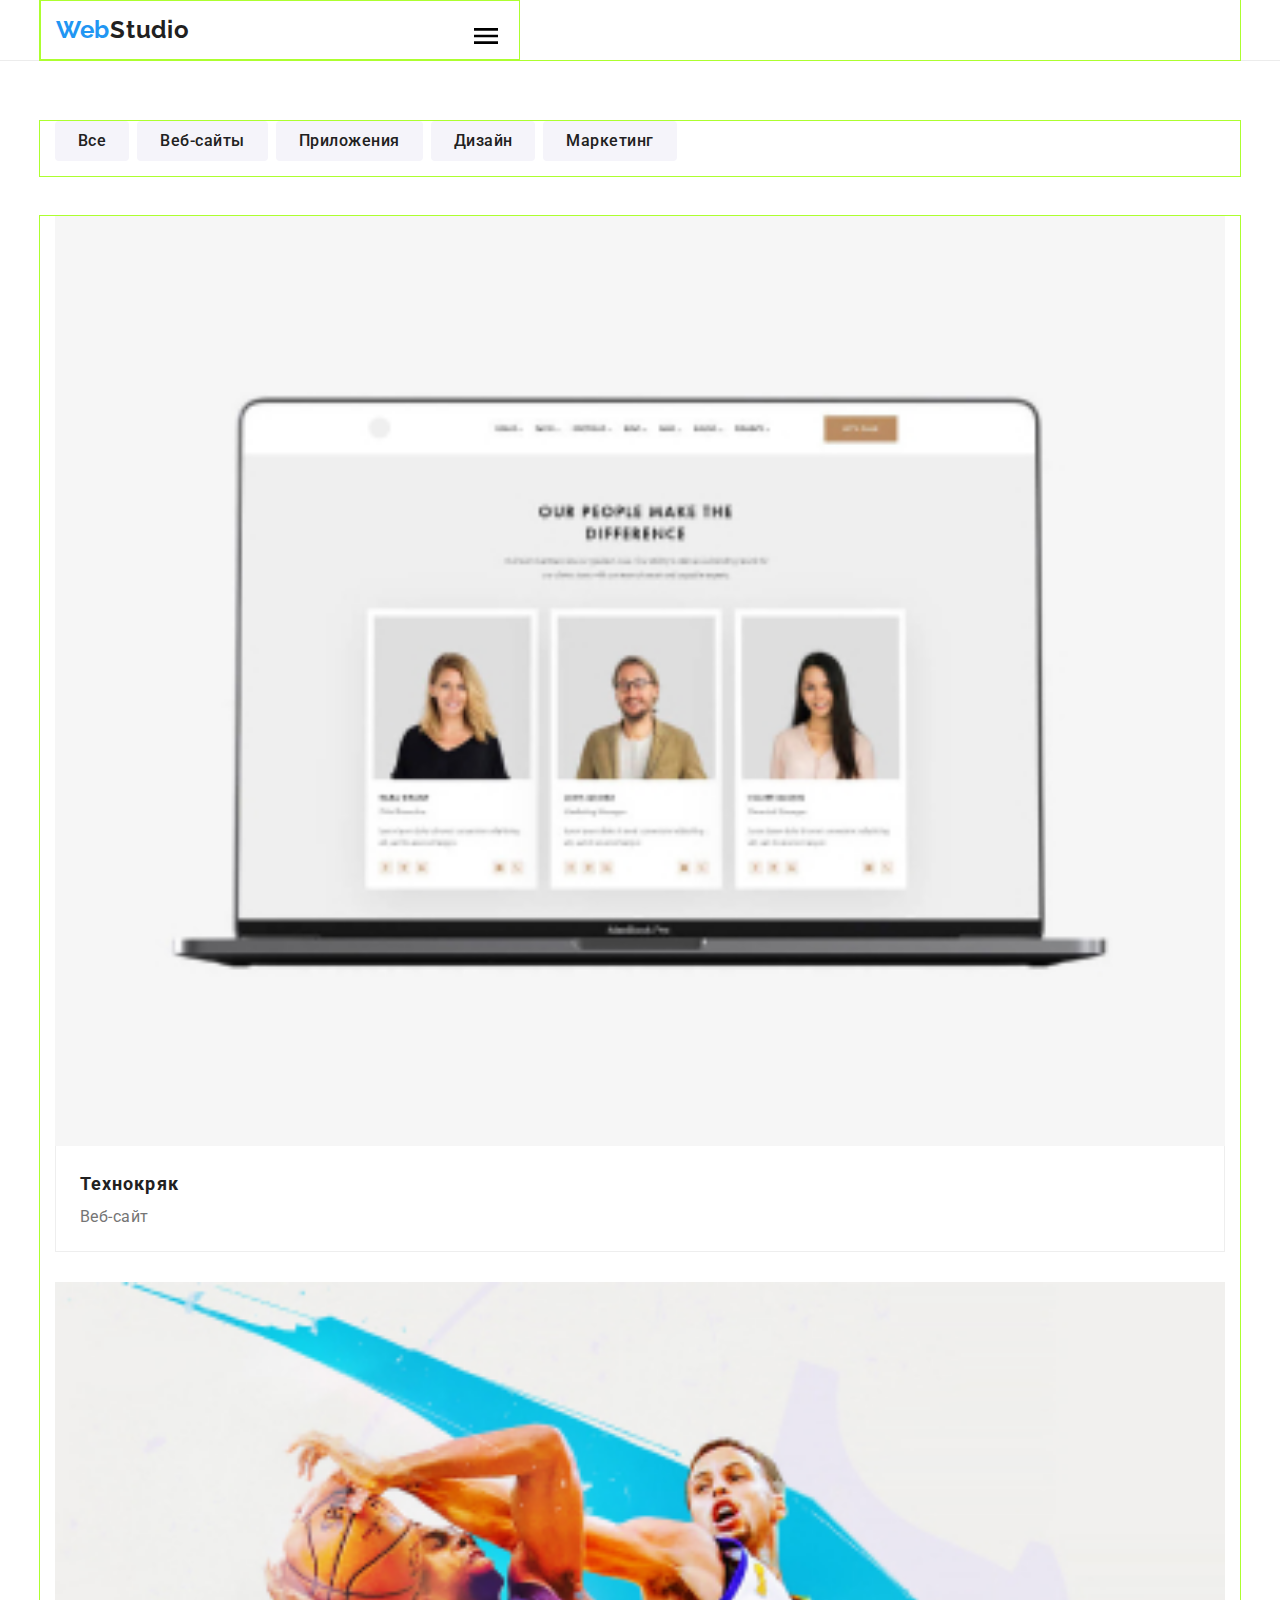
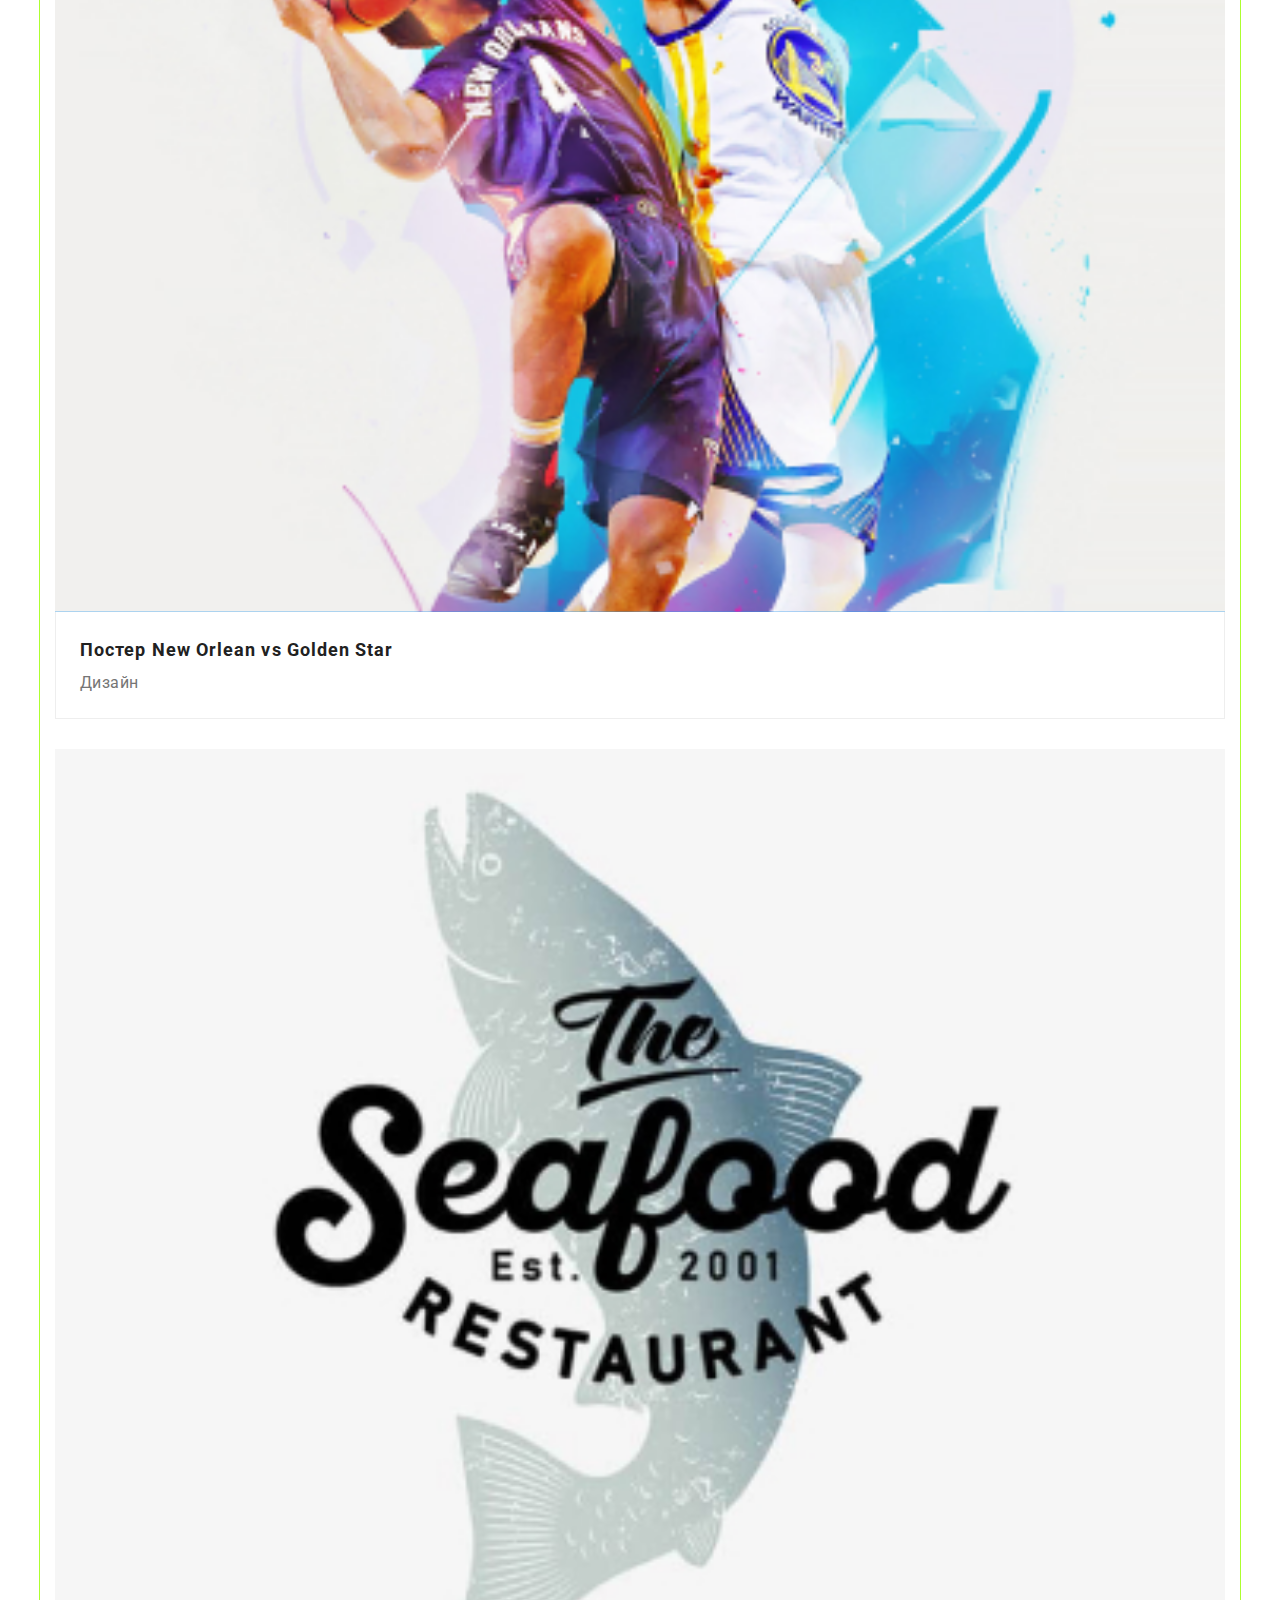
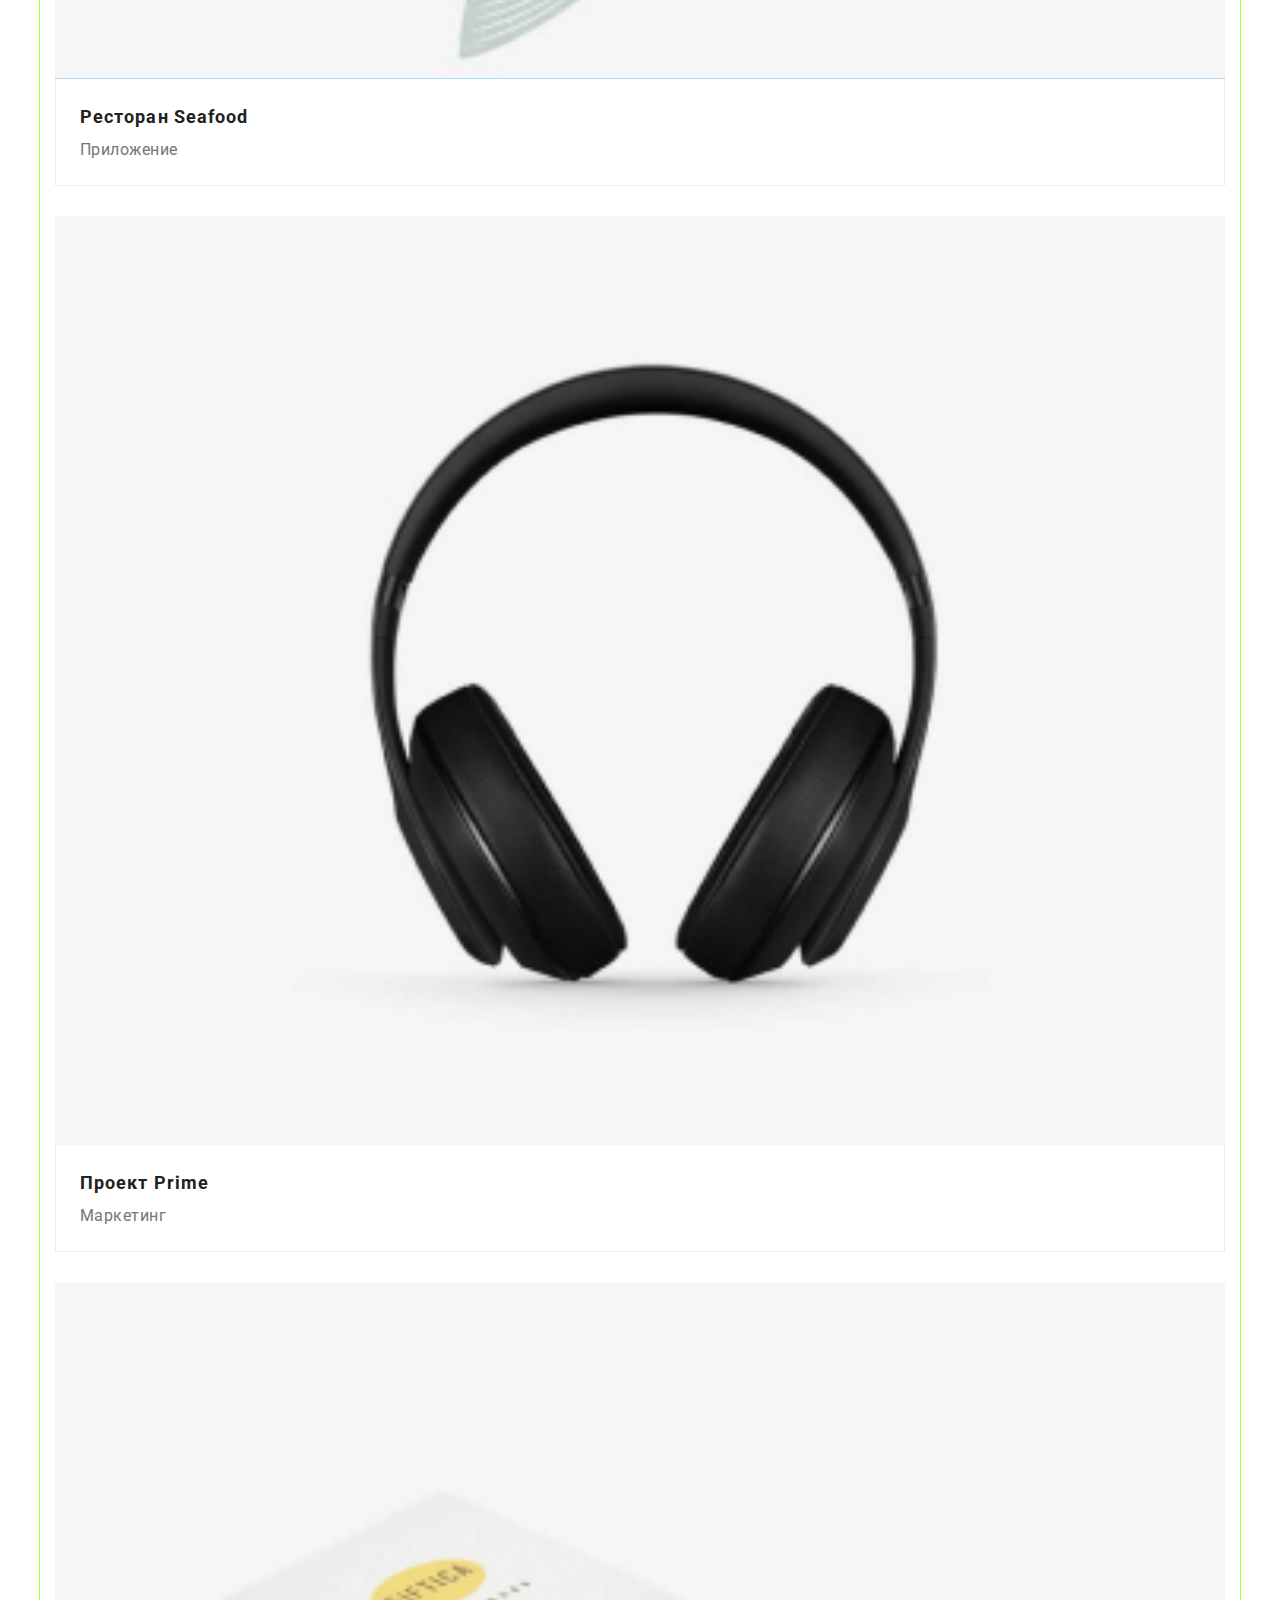
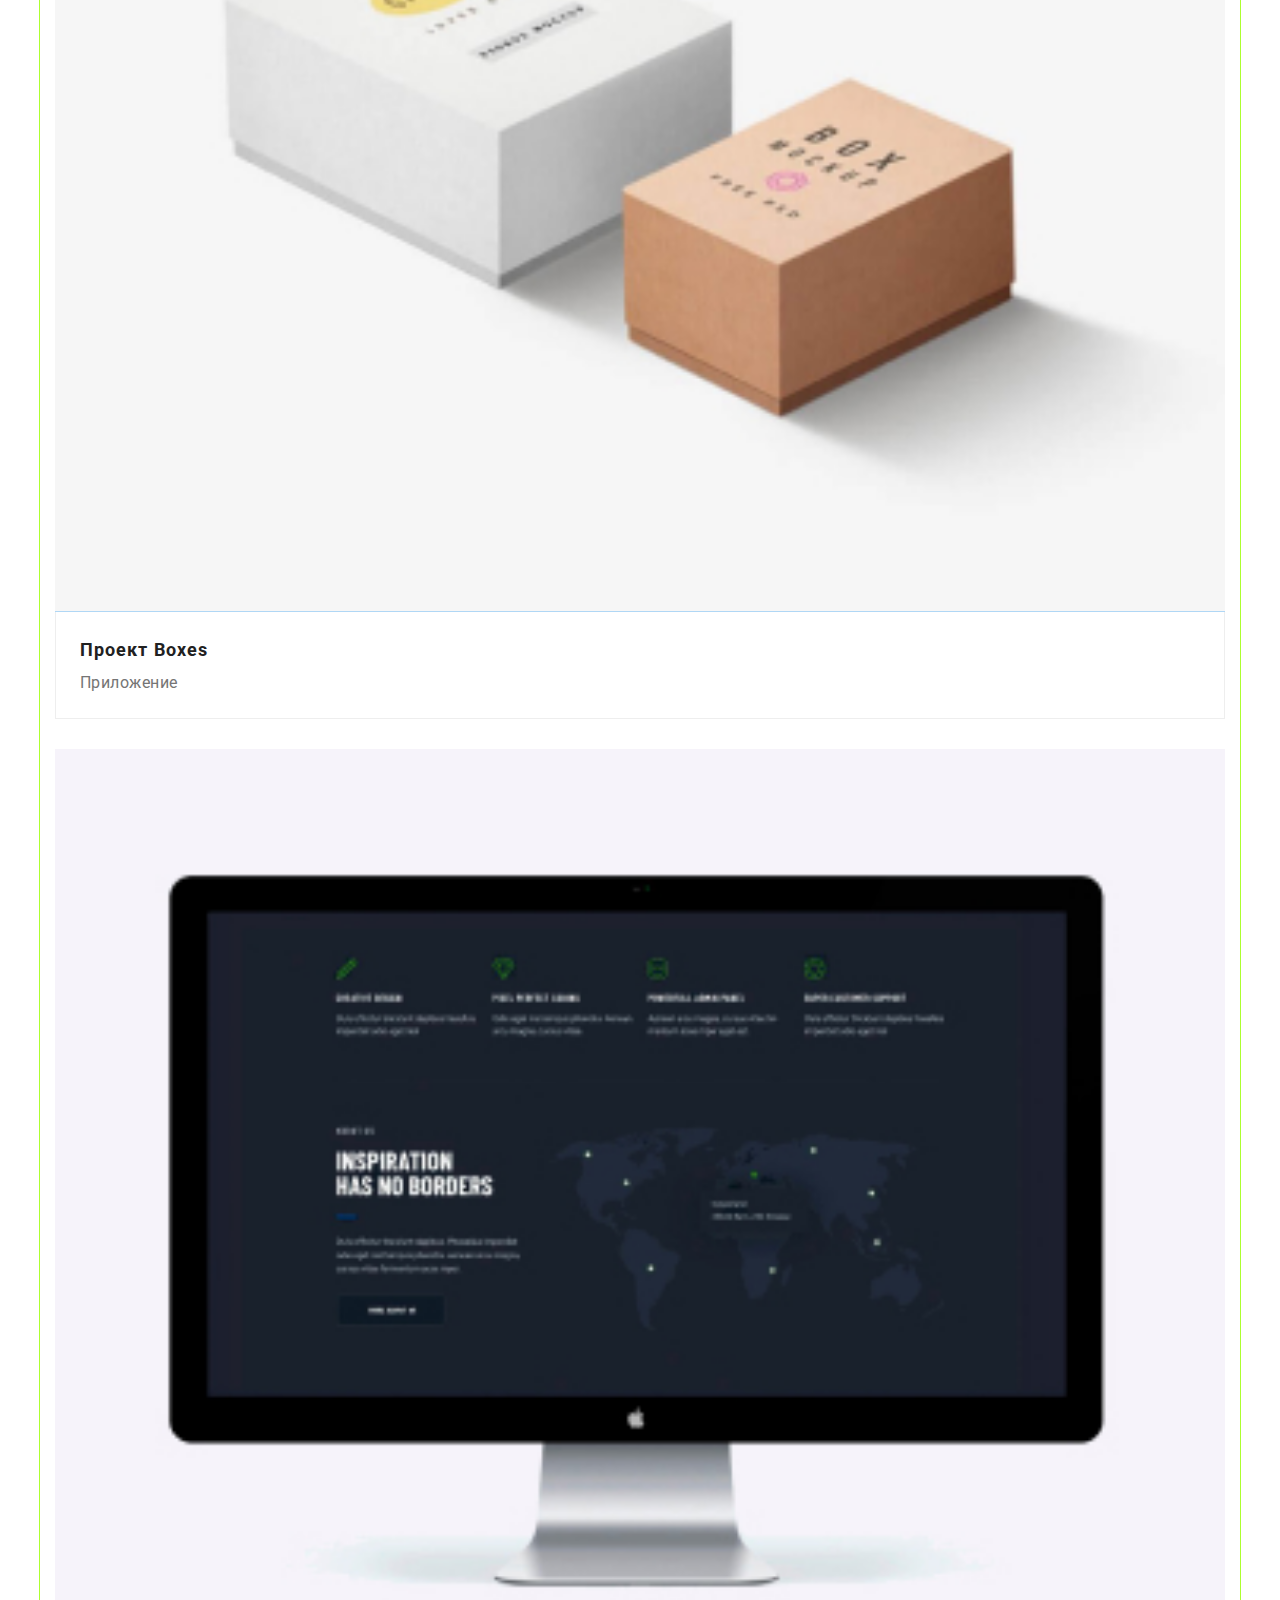
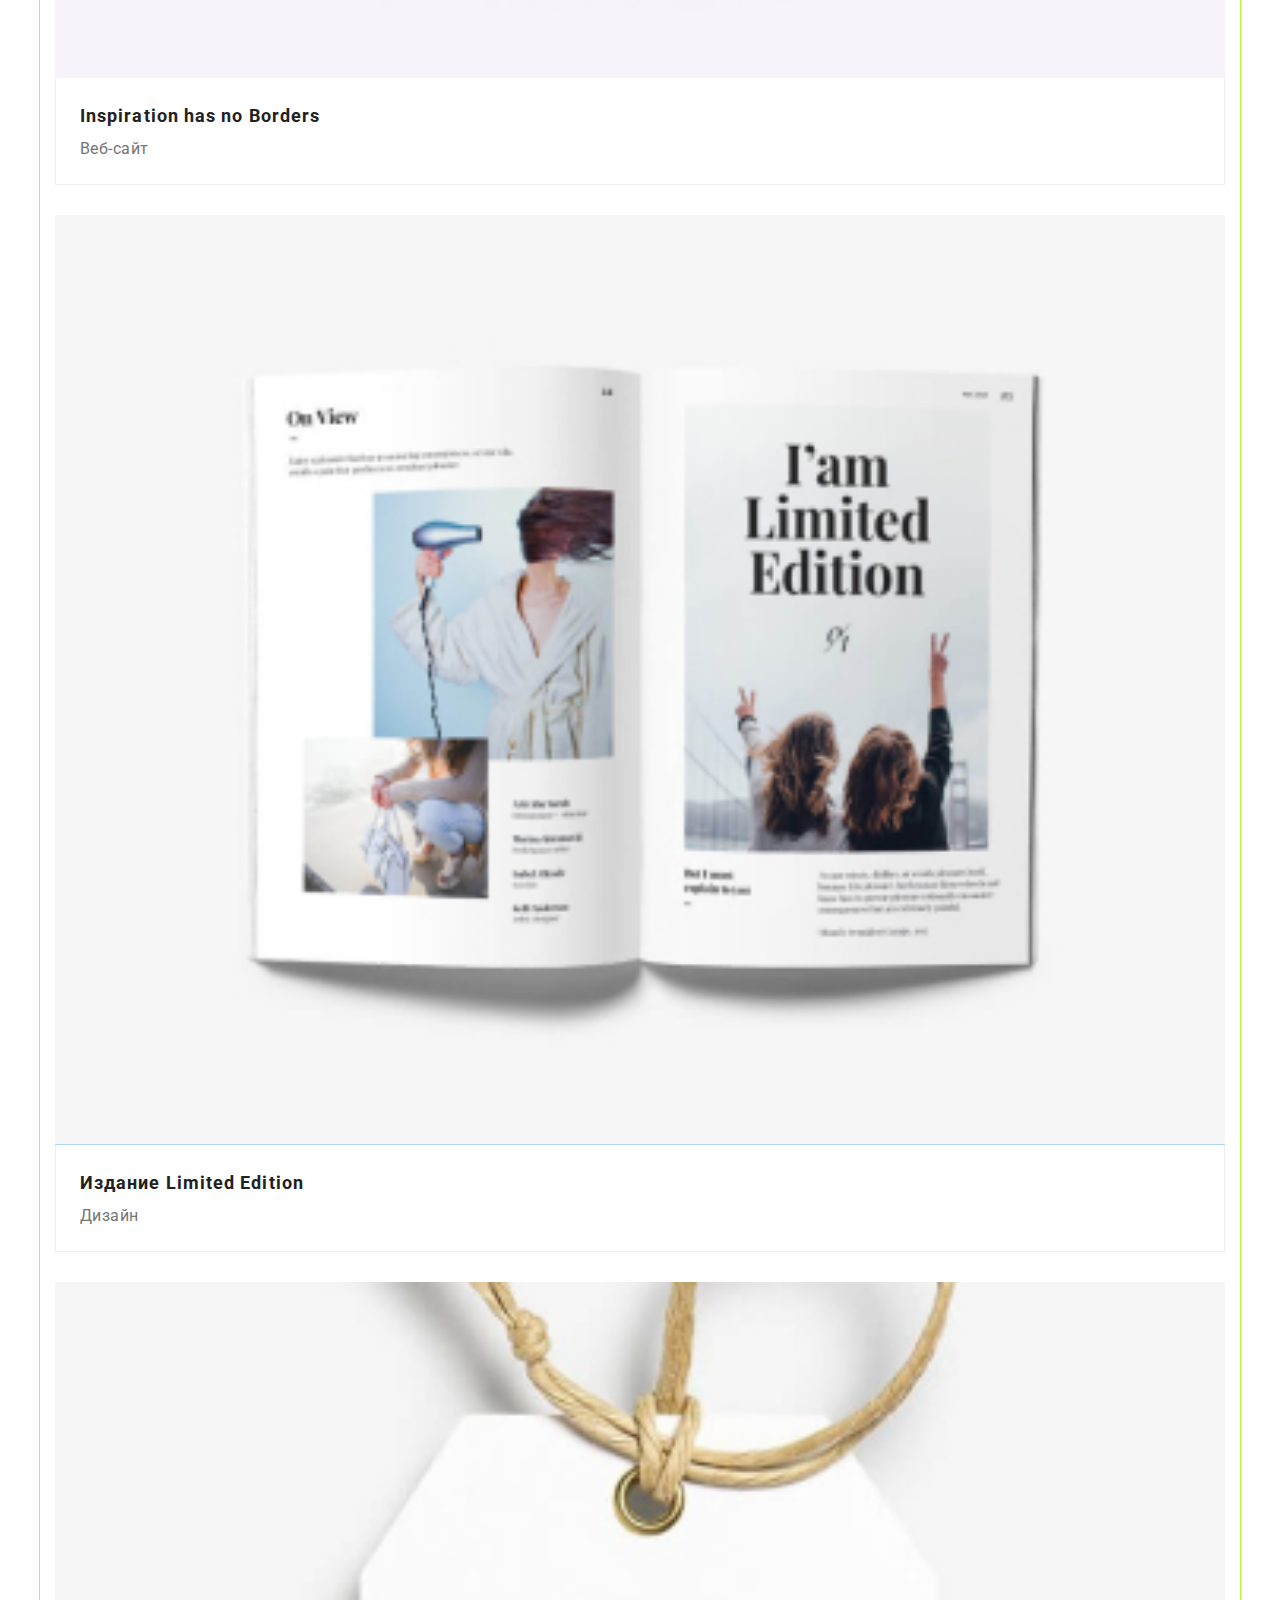
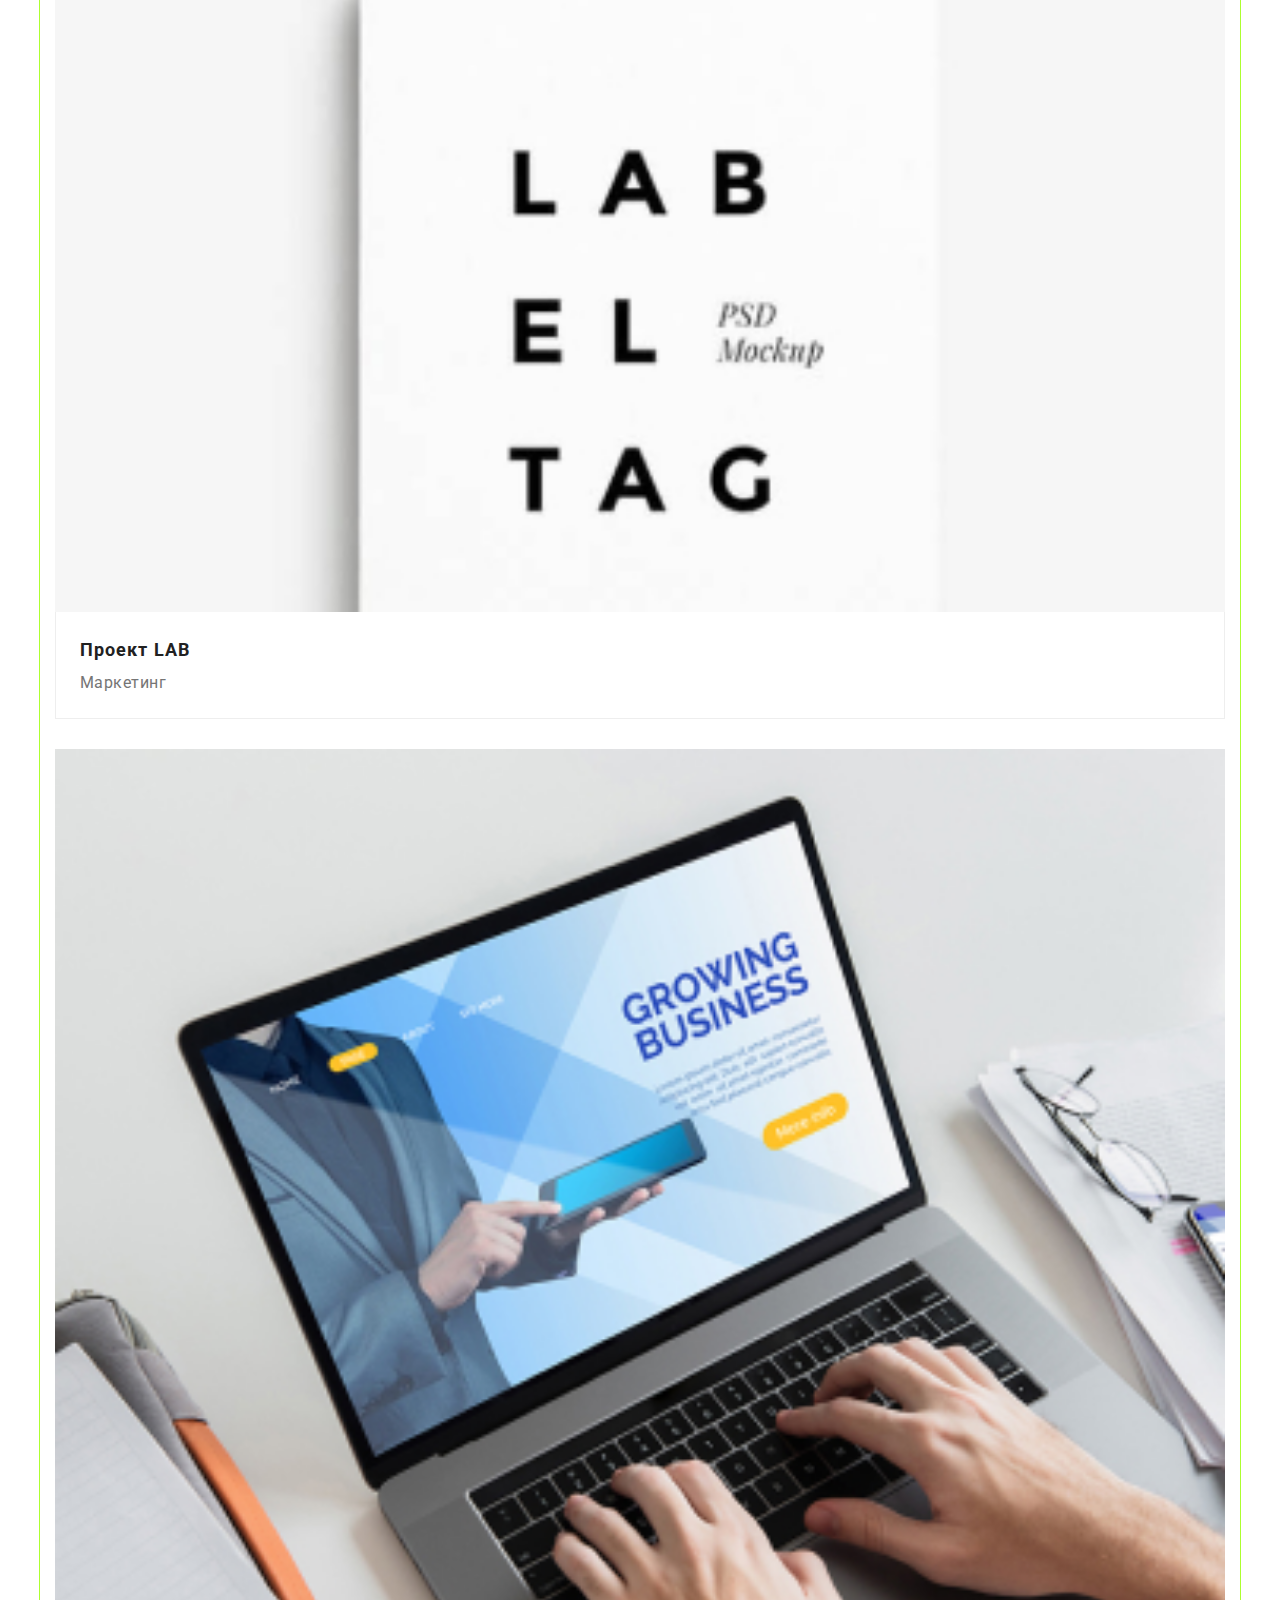
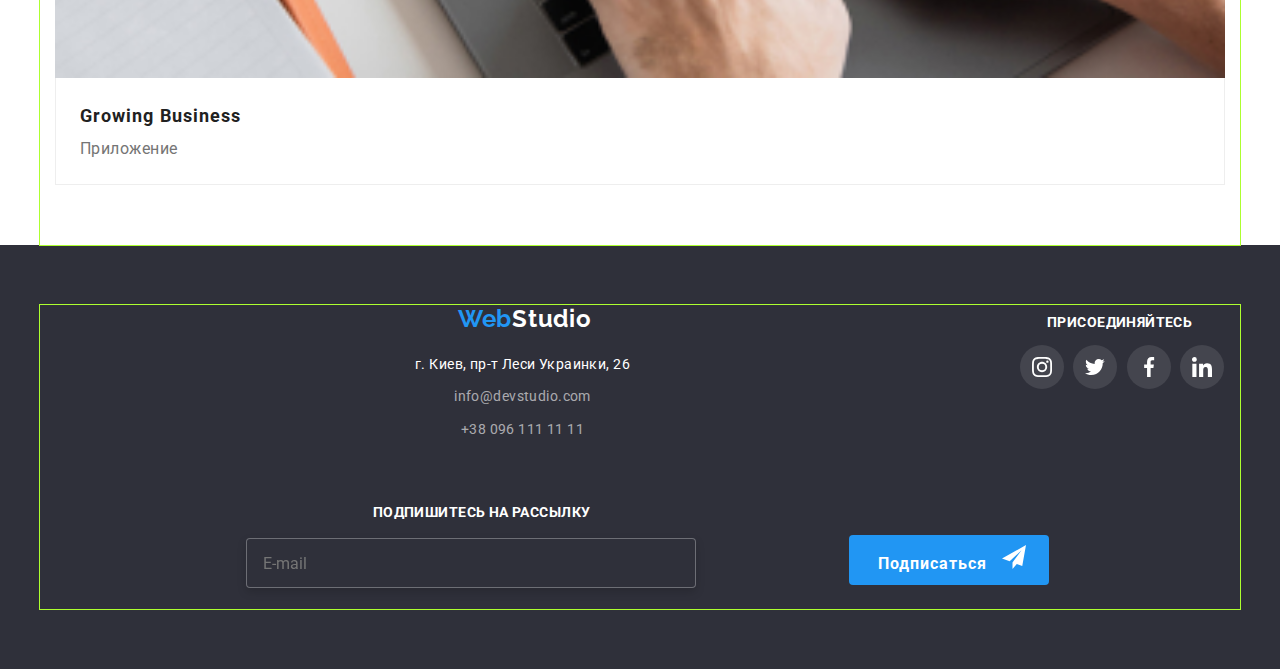
==== commit 2ebabd25: "aaaaa" ====
--- a/portfolio.html
+++ b/portfolio.html
@@ -21,16 +21,16 @@
   <body>
     <!------------------------AND----------------------------->
     <!------------------ BLOCK NAVIGATION -------------------->
-
+    
     <header class="header-nav container">
-
+    
         <nav class="main-nav">
-
+    
             <div class="mobdiv">
-
+    
                 <a href="/" class="link-studio"> <span class="logoone">Web</span><span class="logoand">Studio</span></a>
-
-
+    
+    
                 <button type="button" class="moddiv_bat is-open" date-menu-button aria-expanded="true">
                     <svg class="mobdiv_icon" aria-label="переключатель мобильного меню">
                         <use class="mobdiv_cros" href="images/closlitell.svg#icon-close_litle"></use>
@@ -38,42 +38,50 @@
                     </svg>
                 </button>
             </div>
-
-
-
+        </nav>
+    
+        <div class="pi" data-menu>
             <ul class="navbox">
-                <li><a href="/portfolio.html" class="navbox__link navbox__boxin navbox--current">Студия</a></li>
-                <li><a href="/index.htm" class="navbox__link navbox__boxin ">Портфолио</a></li>
-                <li><a href="" class="navbox__link">Контакты</a></li>
+                <li><a href="./index.html" class="navbox__link navbox__boxin navbox--current">Студия</a></li>
+                <li><a href="./portfolio.html" class="navbox__link navbox__boxin ">Портфолио</a></li>
+                <li><a href="" class="navbox__link navbox__boxin">Контакты</a></li>
             </ul>
-        </nav>
-        <ul class="contact">
-            <li class="contact__linka"><a href="mailto:info@devstudio.com " class="navbox__link">
-
-
-                    <svg class="contact__telsvg">
-
-                        <use href="images/symbol-defs.svg#icon-mail"></use>
-
-                    </svg>
-
-
-
-                    info@devstudio.com</a></li>
-            <li class="contact__linka"><a href="tel:+380961111111" class="navbox__link">
-
-
-                    <svg class="contact__phonesvg">
-
-                        <use href="images/symbol-defs.svg#icon-phone"></use>
-
-                    </svg>
-
-                    +38 096 111 11 11</a></li>
-        </ul>
-
+    
+            <ul class="contact">
+    
+                <li class="contact__linka"><a href="tel:+380961111111" class="navbox__link">
+    
+    
+                        <svg class="contact__phonesvg">
+    
+                            <use href="images/symbol-defs.svg#icon-phone"></use>
+    
+                        </svg>
+    
+                        +38 096 111 11 11</a></li>
+    
+                <li class="contact__linka"><a href="mailto:info@devstudio.com " class="navbox__link">
+    
+    
+                        <svg class="contact__telsvg">
+    
+                            <use href="images/symbol-defs.svg#icon-mail"></use>
+    
+                        </svg>
+    
+    
+    
+                        info@devstudio.com</a></li>
+            </ul>
+            <ul class="mobset">
+                <li class="mobset_li"><a htef="/" class="mobset_link">Instagram</a></li>
+                <li class="mobset_li"><a htef="/" class="mobset_link">Twitter</a></li>
+                <li class="mobset_li"><a htef="/" class="mobset_link">Facebook</a></li>
+                <li class="mobset_li"><a htef="/" class="mobset_link">LinkedIn</a></li>
+            </ul>
+        </div>
     </header>
-
+    
     <!---------------- BLOCK NAVIGATION AND ------------------------>
 
  <!---------------------BLOCK BUTTONS----------------------->
--- a/css/main.min.css
+++ b/css/main.min.css
@@ -1,2 +1 @@
-h1,h2,h3,h4,p,ul{margin:0px;padding:0px}body{margin:0;color:#757575;font-family:Roboto, sans-serif;background-color:white;letter-spacing:0.03em}:root{--main-bg-color: #ffffff;--dg-sacond-color: #2f303a;--text-main-color: #757575;--hov-foc-color: #2196f3;--hov-foc-exclusiv: #188ce8;--text-dec-black: #212121;--text-rgb-a: rgba(255, 255, 255, 0.6);--text-bg-dop: #f5f4fa}.container{outline:1px solid greenyellow;margin:0 auto;padding-left:15px;padding-right:15px}.header-nav{background-color:var(--main-bg-color);display:-webkit-box;display:-ms-flexbox;display:flex;margin-left:0 auto;-webkit-box-align:center;-ms-flex-align:center;align-items:center;position:relative}.main-nav{color:var(--text-dec-black);display:-webkit-box;display:-ms-flexbox;display:flex;-webkit-box-align:center;-ms-flex-align:center;align-items:center;margin-right:0px}.link-studio{display:inline;font-family:Raleway;font-weight:700;font-size:24px;line-height:1.16;letter-spacing:0.03em;text-decoration:none;color:var(--text-dec-black);margin-bottom:16px}.link-studio .logoone{color:var(--hov-foc-color);font-family:Raleway;font-weight:700;font-size:24px;line-height:1.16;letter-spacing:0.03em}.logoand{font-family:Raleway;font-weight:700;font-size:24px;line-height:1.16;letter-spacing:0.03em;-webkit-transition:color 250ms cubic-bezier(0.4, 0, 0.2, 1);transition:color 250ms cubic-bezier(0.4, 0, 0.2, 1);-webkit-transition-property:var(--hov-foc-color);transition-property:var(--hov-foc-color)}.logoand:hover{color:var(--hov-foc-color)}.pi{display:none}.pi.is-open{display:-webkit-box;display:-ms-flexbox;display:flex;position:absolute;top:0;left:0;width:100%;background-color:blue}.navbox{border:2px solid black}.navbox.is-open{display:-webkit-box;display:-ms-flexbox;display:flex;padding-top:48px;padding-bottom:40px;-ms-flex-wrap:wrap;flex-wrap:wrap}.span{color:var(--hov-foc-color);font-family:Raleway;font-weight:700;font-size:26px;line-height:1.92;letter-spacing:0.03em}.navbox--current::after{content:"";display:inline;width:100%;height:5px;background-color:var(--hov-foc-color);position:absolute;left:0;bottom:0;border-radius:4px}.navbox__link{color:var(--text-dec-black);text-decoration:none;letter-spacing:0.02em;font-size:14px;padding-top:32px;padding-bottom:32px;font-weight:500;-webkit-transition:250ms cubic-bezier(0.4, 0, 0.2, 1);transition:250ms cubic-bezier(0.4, 0, 0.2, 1)}.navbox--current{color:var(--hov-foc-color)}.contact{list-style:none;font-size:14px;line-height:1.14;display:-webkit-box;display:-ms-flexbox;display:flex;margin-left:auto;-webkit-box-align:center;-ms-flex-align:center;align-items:center}.contact .navbox__link{color:var(--text-main-color);text-decoration:none;list-style:none;display:-webkit-inline-box;display:-ms-inline-flexbox;display:inline-flex;fill:var(--text-main-color)}.contact .contact__linka{margin-right:50px;font-size:14px;-webkit-box-align:center;-ms-flex-align:center;align-items:center;display:-webkit-box;display:-ms-flexbox;display:flex;font-weight:500;letter-spacing:0.02em}.contact__linka:last-child{margin-right:0px}.navbox__link:hover,.navbox__link:focus{color:var(--hov-foc-color);fill:var(--hov-foc-color)}.contact__linka:hover,.contact__linka:focus{fill:var(--hov-foc-color)}.contact__telsvg{width:16px;height:12px;margin-right:10px}.contact__phonesvg{width:10px;height:16px;margin-right:10px}.mobdiv{border:1px solid greenyellow;display:-webkit-box;display:-ms-flexbox;display:flex;-webkit-box-pack:justify;-ms-flex-pack:justify;justify-content:space-between}.moddiv_bat{display:-webkit-inline-box;display:-ms-inline-flexbox;display:inline-flex;margin:0;padding:0;background-color:transparent;border:transparent;margin-left:276px;z-index:5}.mobdiv_icon{width:40px;height:40px}.moddiv_bat .mobdiv_menu{display:none}.moddiv_bat.is-open .mobdiv_menu{display:block}.moddiv_bat.is-open .mobdiv_cros{display:none}.solutions{background-color:var(--dg-sacond-color);letter-spacing:0.06em;max-width:1600px;padding-top:200px;padding-bottom:200px;text-align:center;margin-left:auto;margin-right:auto;background-image:-webkit-gradient(linear, left top, left bottom, from(rgba(47,48,58,0.4)), to(rgba(47,48,58,0.4))),url(../images/Imgfotomain.jpg);background-image:linear-gradient(rgba(47,48,58,0.4), rgba(47,48,58,0.4)),url(../images/Imgfotomain.jpg);background-color:#c4c4c4;background-repeat:no-repeat;background-size:cover;background-position:center}.solution-business{color:var(--main-bg-color);font-family:Roboto;font-weight:900;font-size:26px;line-height:1.61;letter-spacing:0.06em;margin:0 auto;text-transform:uppercase}.ordservis{color:var(--main-bg-color);font-family:inherit;font-weight:700;font-size:16px;line-height:1.87;letter-spacing:0.06em;cursor:pointer;background-color:var(--hov-foc-color);border-radius:4px;padding:10px 32px 10px 32px;margin-top:40px;text-align:center;-webkit-transition:color 250ms cubic-bezier(0.4, 0, 0.2, 1);transition:color 250ms cubic-bezier(0.4, 0, 0.2, 1);-webkit-transition-property:var(--hov-foc-color);transition-property:var(--hov-foc-color);border:transparent}.ordservis:hover,.ordservis:focus{background-color:var(--hov-foc-exclusiv)}.backdrop.is-hidden{pointer-events:none;opacity:0}.backdrop{position:fixed;top:0;left:0;width:100%;height:100%;border:2px solid transparent;background-color:rgba(0,0,0,0.2)}.modal{position:absolute;top:50%;left:50%;-webkit-transform:translate(-50%, -50%);transform:translate(-50%, -50%);background-color:white;border:2px solid transparent;-webkit-transition:-webkit-transform 250ms cubic-bezier(0.4, 0, 0.2, 1);transition:-webkit-transform 250ms cubic-bezier(0.4, 0, 0.2, 1);transition:transform 250ms cubic-bezier(0.4, 0, 0.2, 1);transition:transform 250ms cubic-bezier(0.4, 0, 0.2, 1), -webkit-transform 250ms cubic-bezier(0.4, 0, 0.2, 1);width:450px;height:609px}.formfild__closebat{position:absolute;right:8px;top:8px;width:30px;height:30px;border-radius:50%;border:1px solid rgba(0,0,0,0.1);background-color:#ffffff}.formfild__closebat:hover{fill:var(--hov-foc-color);-webkit-transition:color 250ms cubic-bezier(0.4, 0, 0.2, 1);transition:color 250ms cubic-bezier(0.4, 0, 0.2, 1);-webkit-transition-property:var(--hov-foc-color);transition-property:var(--hov-foc-color)}.formfild__closesvg{width:11px;height:11px}.formfild{border:1px solid transparent;height:auto;margin-left:auto;margin-right:auto;padding:40px}.formfild__form-grup{border:1px solid transparent;display:-webkit-box;display:-ms-flexbox;display:flex;-webkit-box-orient:vertical;-webkit-box-direction:normal;-ms-flex-direction:column;flex-direction:column;-webkit-box-align:start;-ms-flex-align:start;align-items:flex-start;margin-bottom:10px}.formfild__form-grup:first-child{margin-bottom:0px;position:relative}.formfild__form-grup input{height:40px;width:370px;border-radius:4px;background:#ffffff;border:1px solid rgba(33,33,33,0.2);-webkit-box-sizing:border-box;box-sizing:border-box;padding:0;padding-left:30px}.formfild__testone:hover,.formfild__testone:focus{border-color:var(--hov-foc-color);border:1px solid var(--hov-foc-color)}.formfild__form-grup input:hover,.formfild__form-grup input:focus{border-color:var(--hov-foc-color);-webkit-transition:color 250ms cubic-bezier(0.4, 0, 0.2, 1);transition:color 250ms cubic-bezier(0.4, 0, 0.2, 1);-webkit-transition-property:var(--hov-foc-color);transition-property:var(--hov-foc-color)}.formfild__form-grup input:hover+.formfild__fon,.formfild__form-grup input:focus+.formfild__fon{fill:var(--hov-foc-color);border-color:var(--hov-foc-color)}input:not(:placeholder-shown),input:not(:placeholder-shown)+.formfild__fon{fill:var(--hov-foc-color);border-color:var(--hov-foc-color)}textarea:not(:placeholder-shown){border-color:var(--hov-foc-color)}.formfild__form-grup label{margin-bottom:4px;font-size:12px;color:var(--text-main-color);line-height:1.16;font-weight:400;letter-spacing:0.01em}.formfild__form-grup .formfild__modform{font-family:Roboto;font-weight:bold;font-size:20px;line-height:23px;text-align:center;letter-spacing:0.03em;color:var(--text-dec-black);margin-bottom:12px}.formfild__mail-div{position:relative;display:inline-block}.formfild__fon{position:absolute;width:15px;height:12px;display:inline-block;-webkit-transform:translateX(-356px);transform:translateX(-356px);margin-top:14px}.formfild__form-grup:hover,.formfild__form-grup:focus{-webkit-transition:color 250ms cubic-bezier(0.4, 0, 0.2, 1);transition:color 250ms cubic-bezier(0.4, 0, 0.2, 1);-webkit-transition-property:var(--hov-foc-color);transition-property:var(--hov-foc-color)}textarea{border-radius:4px;width:370px;height:120px;border:1px solid rgba(33,33,33,0.2);-webkit-box-sizing:border-box;box-sizing:border-box;resize:none;padding-top:12px;padding-right:16px;padding-bottom:12px;padding-left:16px;font-size:14px;line-height:1.14;letter-spacing:0.01em;color:rgba(117,117,117,0.5);margin-bottom:10px}textarea:hover,textarea:focus{-webkit-transition:color 250ms cubic-bezier(0.4, 0, 0.2, 1);transition:color 250ms cubic-bezier(0.4, 0, 0.2, 1);-webkit-transition-property:var(--hov-foc-color);transition-property:var(--hov-foc-color);border-color:var(--hov-foc-color);border:1px solid var(--hov-foc-color)}.formfild__form-grup ::-webkit-input-placeholder{font-size:12px;line-height:1.16;letter-spacing:0.01em;color:rgba(117,117,117,0.5)}.formfild__form-grup :-ms-input-placeholder{font-size:12px;line-height:1.16;letter-spacing:0.01em;color:rgba(117,117,117,0.5)}.formfild__form-grup ::-ms-input-placeholder{font-size:12px;line-height:1.16;letter-spacing:0.01em;color:rgba(117,117,117,0.5)}.formfild__form-grup ::placeholder{font-size:12px;line-height:1.16;letter-spacing:0.01em;color:rgba(117,117,117,0.5)}.formfild__task{display:-webkit-box;display:-ms-flexbox;display:flex}.formfild__kvadrat{display:block;width:16px;height:15px;border-radius:4px;border:1px solid var(--text-dec-black);border-color:var(--text-dec-black);display:none}.formfild__chekblue{display:block;width:16px;height:15px;border-radius:4px;border:2px solid var(--text-dec-black);margin-right:2px;margin-left:2px}.formfild__task input:checked+.formfild__chekblue{background-image:url(../images/ichecki.svg);background-size:contain;border:2px solid var(--hov-foc-color);background-color:var(--hov-foc-color)}.formfild__sogltex{font-size:12px;color:var(--text-main-color);line-height:1.16;font-weight:400;letter-spacing:0.03em;display:bloc}.formfild__yslovi{color:var(--hov-foc-color)}.formfild__but-send{color:var(--main-bg-color);font-family:inherit;font-weight:700;font-size:16px;line-height:1.87;letter-spacing:0.06em;cursor:pointer;background-color:var(--hov-foc-color);border-radius:4px;padding:10px 32px 10px 32px;width:200px;height:50px;text-align:center;-webkit-transition:color 250ms cubic-bezier(0.4, 0, 0.2, 1);transition:color 250ms cubic-bezier(0.4, 0, 0.2, 1);-webkit-transition-property:var(--hov-foc-color);transition-property:var(--hov-foc-color);margin-top:30px;border:transparent}.formfild__but-send:hover,.formfild__but-send:focus{background-color:var(--hov-foc-color);-webkit-transition:color 250ms cubic-bezier(0.4, 0, 0.2, 1);transition:color 250ms cubic-bezier(0.4, 0, 0.2, 1);-webkit-transition-property:var(--hov-foc-color);transition-property:var(--hov-foc-color)}.module{padding-top:60px;padding-bottom:60px}.module__icomfive{border:1px solid red;background-color:#f5f4fa;height:120px;width:450px;margin-right:auto;margin-left:auto;padding-top:25px;padding-bottom:25px;-webkit-box-align:center;-ms-flex-align:center;align-items:center}.module_svg{width:auto;height:auto}.module__groop-pec{list-style:none;text-align:center;margin-left:auto;margin-right:auto}.module__groop-pec .module__good-job{color:var(--text-dec-black);font-family:Roboto;font-weight:700;font-size:14px;line-height:1.14;letter-spacing:0.03em;text-transform:uppercase}.module__groop-pec .module__exersise{font-weight:normal;font-size:14px;line-height:1.71;letter-spacing:0.03em}.doing{display:none}.partition{background:var(--text-bg-dop);padding-bottom:60px;padding-top:60px}.doing__what-we-are-doing{text-align:center;margin-bottom:30px;font-family:Roboto;font-style:normal;font-weight:bold;font-size:28px;line-height:1.17;letter-spacing:0.03em;color:#212121}.partition__together-team{list-style:none;display:-webkit-box;display:-ms-flexbox;display:flex;-webkit-box-orient:vertical;-webkit-box-direction:normal;-ms-flex-direction:column;flex-direction:column}.partition__portfol{margin-right:auto;margin-left:auto;margin-bottom:30px;height:auto;-webkit-box-shadow:0px 1px 3px rgba(0,0,0,0.12),0px 1px 1px rgba(0,0,0,0.14),0px 2px 1px rgba(0,0,0,0.2);box-shadow:0px 1px 3px rgba(0,0,0,0.12),0px 1px 1px rgba(0,0,0,0.14),0px 2px 1px rgba(0,0,0,0.2)}.partition__portfol:last-child{margin-right:0px}.partition__divtext{padding-top:30px;padding-bottom:30px;background-color:#ffffff;border-radius:0px 0px 4px 4px}.partition__foto-ouer-team{display:-webkit-box;display:-ms-flexbox;display:flex}.partition__foto-port{height:450px}.partition__name{color:var(--text-dec-black);font-family:Roboto;font-weight:500;font-size:16px;line-height:1.18;letter-spacing:0.03em;margin-bottom:10px;text-align:center}.partition__prof{font-weight:normal;font-size:16px;line-height:1.18;letter-spacing:0.03em;text-align:center;margin-bottom:16px}.partition__icomcparens{display:-webkit-box;display:-ms-flexbox;display:flex;-webkit-box-pack:justify;-ms-flex-pack:justify;justify-content:space-between;list-style:none;width:206px;height:44px;margin-left:auto;margin-right:auto}.partition__icomclas{display:-webkit-inline-box;display:-ms-inline-flexbox;display:inline-flex;border:1px solid transparent;width:44px;height:44px}.partition__icoma{display:-webkit-inline-box;display:-ms-inline-flexbox;display:inline-flex;fill:#afb1b8;border:1px solid transparent;border-radius:50%;width:100%;height:100%;-webkit-box-align:center;-ms-flex-align:center;align-items:center;-webkit-box-pack:center;-ms-flex-pack:center;justify-content:center;-webkit-transition:color 250ms cubic-bezier(0.4, 0, 0.2, 1);transition:color 250ms cubic-bezier(0.4, 0, 0.2, 1);-webkit-transition-property:var(--hov-foc-color);transition-property:var(--hov-foc-color)}.partition__icoma:hover,.partition__icoma:focus{background-color:var(--hov-foc-color);fill:#ffffff}.partition__icomhover{width:20px;height:20px}.section-klient{padding-top:60px;padding-bottom:40px}.wrapper{font-family:Roboto;display:block;font-weight:bold;font-size:36px;line-height:42px;text-align:center;letter-spacing:0.03em;color:#212121;margin-bottom:30px}.division{display:-webkit-box;display:-ms-flexbox;display:flex;-ms-flex-wrap:wrap;flex-wrap:wrap;margin:-15px;-webkit-box-pack:center;-ms-flex-pack:center;justify-content:center}.division__list{width:210px;height:92px;list-style:none;margin-top:15px;margin-left:15px;margin-bottom:15px;margin-right:15px}.division__link{display:-webkit-inline-box;display:-ms-inline-flexbox;display:inline-flex;width:inherit;height:inherit;-webkit-box-pack:center;-ms-flex-pack:center;justify-content:center;-webkit-box-align:center;-ms-flex-align:center;align-items:center;fill:#afb1b8;border:1px solid #afb1b8;border-radius:4px;-webkit-transition:250ms cubic-bezier(0.4, 0, 0.2, 1);transition:250ms cubic-bezier(0.4, 0, 0.2, 1)}.division__link:hover,.division__link:focus{fill:#2196f3;border:1px solid #2196f3}.division__icon{border:1px solid transparent;width:106px;height:60px}footer{background:var(--dg-sacond-color)}.fut-box{padding-top:60px;padding-bottom:60px;width:auto;margin:0px auto}.fut-container{display:-webkit-box;display:-ms-flexbox;display:flex;-ms-flex-wrap:wrap;flex-wrap:wrap;-webkit-box-pack:center;-ms-flex-pack:center;justify-content:center}.footerbox{margin-bottom:60px;margin-left:auto;margin-right:auto}.footerbox__foot-link{text-decoration:none;margin-bottom:20px;display:inline-block;margin-left:43px}.footerbox__foot-logo{color:var(--hov-foc-color);font-family:Raleway;font-weight:bold;font-size:24px;line-height:1.16;letter-spacing:0.03em}.footerbox__foot-logoand{color:var(--main-bg-color);font-family:Raleway;font-weight:700;font-size:24px;line-height:1.16;letter-spacing:0.03em;-webkit-transition:color 250ms cubic-bezier(0.4, 0, 0.2, 1);transition:color 250ms cubic-bezier(0.4, 0, 0.2, 1);-webkit-transition-property:var(--hov-foc-color);transition-property:var(--hov-foc-color)}.footerbox__foot-logoand:hover,.footerbox__foot-logoand:focus{color:var(--hov-foc-color)}.footerbox__foot-address{color:var(--main-bg-color);font-style:normal;font-size:14px;line-height:1.71;letter-spacing:0.03em;margin-bottom:8px}.footerbox__foot-mail-tel{list-style:none;text-align:center}.footerbox__foot-mail-com{color:var(--text-rgb-a);font-size:14px;line-height:1.71;letter-spacing:0.03em;text-decoration:none;display:inline-block;margin-bottom:9px;-webkit-transition:color 250ms cubic-bezier(0.4, 0, 0.2, 1);transition:color 250ms cubic-bezier(0.4, 0, 0.2, 1);-webkit-transition-property:var(--hov-foc-color);transition-property:var(--hov-foc-color)}.footerbox__foot-mail-com:hover,.footerbox__foot-mail-com:focus{color:var(--hov-foc-color)}.footerbox__foot-tel-com{color:var(--text-rgb-a);font-size:14px;line-height:1.71;letter-spacing:0.03em;text-decoration:none;-webkit-transition:color 250ms cubic-bezier(0.4, 0, 0.2, 1);transition:color 250ms cubic-bezier(0.4, 0, 0.2, 1);-webkit-transition-property:var(--hov-foc-color);transition-property:var(--hov-foc-color)}.footerbox__foot-tel-com:hover,.footerbox__foot-tel-com:focus{color:var(--hov-foc-color)}.blok-connect{border:1px solid transparent;width:206px;height:80px;margin-left:29px;margin-bottom:60px}.blok-connect_connekt{display:inline-block;text-transform:uppercase;font-weight:bold;font-size:14px;line-height:16px;letter-spacing:0.03em;text-transform:uppercase;color:#ffffff;margin-bottom:15px;margin-left:27px}.blok-futcon_connekt{display:inline-block;text-transform:uppercase;font-weight:bold;font-size:14px;line-height:16px;letter-spacing:0.03em;text-transform:uppercase;color:#ffffff;margin-bottom:15px;margin-left:127px}.fut-container{display:-webkit-box;display:-ms-flexbox;display:flex;-webkit-box-align:baseline;-ms-flex-align:baseline;align-items:baseline}.socials{display:-webkit-box;display:-ms-flexbox;display:flex;-webkit-box-pack:justify;-ms-flex-pack:justify;justify-content:space-between}.socials__list-fut-li{width:44px;height:44px;list-style:none}.socials__link-fut-a{display:-webkit-inline-box;display:-ms-inline-flexbox;display:inline-flex;-webkit-box-pack:center;-ms-flex-pack:center;justify-content:center;-webkit-box-align:center;-ms-flex-align:center;align-items:center;border:1px solid transparent;border-radius:50%;fill:#ffffff;width:100%;height:100%;background-color:rgba(255,255,255,0.1);-webkit-transition:color 250ms cubic-bezier(0.4, 0, 0.2, 1);transition:color 250ms cubic-bezier(0.4, 0, 0.2, 1);-webkit-transition-property:var(--hov-foc-color);transition-property:var(--hov-foc-color)}.socials__link-fut-a:hover,.socials__link-fut-a:focus{fill:#ffffff;background-color:var(--hov-foc-color)}.socials__icon-fut{width:20px;height:20px}.blok-futcon{border:1px solid transparent;width:auto;margin-left:15px}.footer-sect__futimp{height:50px;width:450px;padding-left:16px;padding-top:15px;padding-bottom:15px;background:#2f303a;border:1px solid rgba(255,255,255,0.3);-webkit-box-sizing:border-box;box-sizing:border-box;-webkit-filter:drop-shadow(0px 4px 4px rgba(0,0,0,0.15));filter:drop-shadow(0px 4px 4px rgba(0,0,0,0.15));border-radius:4px;margin-right:12px;color:var(--text-bg-dop);margin-bottom:20px}.footer-sect__but-futsend{color:var(--main-bg-color);font-family:inherit;font-weight:700;font-size:16px;line-height:1.87;letter-spacing:0.06em;cursor:pointer;background-color:var(--hov-foc-color);border-radius:4px;padding-top:10px;padding-bottom:10px;padding-right:0px;border:transparent;width:200px;height:50px;text-align:center;-webkit-transition:color 250ms cubic-bezier(0.4, 0, 0.2, 1);transition:color 250ms cubic-bezier(0.4, 0, 0.2, 1);-webkit-transition-property:var(--hov-foc-color);transition-property:var(--hov-foc-color);margin-left:137px}.footer-sect__svg-flight{width:24px;height:24px;margin-left:10px;fill:var(--text-bg-dop)}.ouer-work{padding-top:100px;margin:0px}.section-but{padding-bottom:0;border-top:1px solid #ececec;padding-top:60px;padding-bottom:40px}.pushbutton{list-style:none;display:-webkit-box;display:-ms-flexbox;display:flex;-ms-flex-wrap:wrap;flex-wrap:wrap}.pushbutton__butli{margin-right:8px;margin-bottom:15px}.pushbutton__mar{margin-right:0px}.pushbutton__but{color:var(--text-dec-black);font-family:inherit;font-weight:500;font-size:16px;line-height:1.62;letter-spacing:0.03em;cursor:pointer;background-color:var(--text-bg-dop);border-radius:4px;border:1px solid transparent;padding-top:6px;padding-right:22px;padding-bottom:6px;padding-left:22px;-webkit-transition:color 250ms cubic-bezier(0.4, 0, 0.2, 1);transition:color 250ms cubic-bezier(0.4, 0, 0.2, 1);-webkit-transition-property:var(--hov-foc-color);transition-property:var(--hov-foc-color)}.pushbutton__but:hover,.pushbutton__but:focus{color:var(--main-bg-color);background-color:var(--hov-foc-color);-webkit-box-shadow:0px 1px 1px rgba(0,0,0,0.12),0px 4px 4px rgba(0,0,0,0.06),1px 4px 6px rgba(0,0,0,0.16);box-shadow:0px 1px 1px rgba(0,0,0,0.12),0px 4px 4px rgba(0,0,0,0.06),1px 4px 6px rgba(0,0,0,0.16)}.sales-unit{padding-bottom:30px;list-style:none}.sales-unit__list{margin-bottom:30px}.sales-unit__link{text-decoration:none;-webkit-transition:color 250ms cubic-bezier(0.4, 0, 0.2, 1);transition:color 250ms cubic-bezier(0.4, 0, 0.2, 1);-webkit-transition-property:var(--hov-foc-color);transition-property:var(--hov-foc-color)}.sales-unit__link:hover{-webkit-box-shadow:0px 1px 3px rgba(0,0,0,0.12),0px 1px 1px rgba(0,0,0,0.14),0px 2px 1px rgba(0,0,0,0.2);box-shadow:0px 1px 3px rgba(0,0,0,0.12),0px 1px 1px rgba(0,0,0,0.14),0px 2px 1px rgba(0,0,0,0.2)}.sales-unit__inner{display:block;max-width:100%;margin-bottom:0px;position:relative;overflow:hidden}.sales-unit__overlay{display:inline-block;content:"";position:absolute;-webkit-transform:translateY(100%);transform:translateY(100%);-webkit-transition:-webkit-transform 250ms cubic-bezier(0.4, 0, 0.2, 1);transition:-webkit-transform 250ms cubic-bezier(0.4, 0, 0.2, 1);transition:transform 250ms cubic-bezier(0.4, 0, 0.2, 1);transition:transform 250ms cubic-bezier(0.4, 0, 0.2, 1), -webkit-transform 250ms cubic-bezier(0.4, 0, 0.2, 1);top:0;left:0;width:100%;height:100%;color:white;background-color:var(--hov-foc-color);padding-top:63px;padding-bottom:63px;padding-left:24px;padding-right:24px}.sales-unit__link:hover .sales-unit__overlay{-webkit-transform:translateY(0);transform:translateY(0)}.sales-unit__textloren{font-family:Roboto;font-style:normal;font-weight:normal;font-size:18px;line-height:1.6;letter-spacing:0.03em;color:#ffffff}img{display:block;width:100%}.sales-unit__foto-a{margin-bottom:0px;display:block}.sales-unit__contentdiv{padding-top:20px;padding-right:24px;padding-left:24px;padding-bottom:20px;border-bottom:1px solid #eeeeee;border-left:1px solid #eeeeee;border-right:1px solid #eeeeee}.sales-unit__know-how{color:var(--text-dec-black);font-weight:700;font-size:18px;line-height:2;letter-spacing:0.06em;margin-bottom:4px;display:inline}.sales-unit__instrument-veb{color:var(--text-main-color);font-size:16px;line-height:1.87;letter-spacing:0.03em}
-/*# sourceMappingURL=main.min.css.map */+h1,h2,h3,h4,p,ul{margin:0px;padding:0px}body{margin:0;color:#757575;font-family:Roboto,sans-serif;background-color:#fff;letter-spacing:.03em}:root{--main-bg-color: #ffffff;--dg-sacond-color: #2f303a;--text-main-color: #757575;--hov-foc-color: #2196f3;--hov-foc-exclusiv: #188ce8;--text-dec-black: #212121;--text-rgb-a: rgba(255, 255, 255, 0.6);--text-bg-dop: #f5f4fa}.container{outline:1px solid #adff2f;margin:0 auto;padding-left:15px;padding-right:15px}@media screen and (min-width: 480px){.container{width:480px}}@media screen and (min-width: 768px){.container{width:768px}}@media screen and (min-width: 1200px){.container{width:1200px}}.header-nav{background-color:var(--main-bg-color);display:-webkit-box;display:-ms-flexbox;display:flex;margin-left:0 auto;-webkit-box-align:center;-ms-flex-align:center;align-items:center;position:relative}.main-nav{color:var(--text-dec-black);display:-webkit-box;display:-ms-flexbox;display:flex;-webkit-box-align:center;-ms-flex-align:center;align-items:center;margin-right:0px}.link-studio{display:inline;font-family:Raleway;font-weight:700;font-size:24px;line-height:1.16;letter-spacing:.03em;text-decoration:none;color:var(--text-dec-black);margin-bottom:16px}.logoone{color:var(--hov-foc-color);font-family:Raleway;font-weight:700;font-size:24px;line-height:1.16;letter-spacing:.03em}.logoand{font-family:Raleway;font-weight:700;font-size:24px;line-height:1.16;letter-spacing:.03em;-webkit-transition:color 250ms cubic-bezier(0.4, 0, 0.2, 1);transition:color 250ms cubic-bezier(0.4, 0, 0.2, 1);-webkit-transition-property:var(--hov-foc-color);transition-property:var(--hov-foc-color)}.logoand:hover{color:var(--hov-foc-color)}.pi{display:none}.pi.is-open{display:-webkit-box;display:-ms-flexbox;display:flex;-webkit-box-orient:vertical;-webkit-box-direction:normal;-ms-flex-direction:column;flex-direction:column;position:absolute;top:0;left:0;width:100%;height:796px;background-color:#fff;padding-top:48px;padding-left:40px;padding-bottom:48px;position:fixed}.navbox{list-style:none;margin-bottom:115px}.navbox.is-open{display:-webkit-box;display:-ms-flexbox;display:flex;padding-top:48px;padding-bottom:40px;-ms-flex-wrap:wrap;flex-wrap:wrap}.span{color:var(--hov-foc-color);font-family:Raleway;font-weight:700;font-size:26px;line-height:1.92;letter-spacing:.03em}.navbox--current::after{content:"";display:inline;width:100%;height:5px;background-color:var(--hov-foc-color);position:absolute;left:0;bottom:0;border-radius:4px}.navbox__link{color:var(--text-dec-black);text-decoration:none;letter-spacing:.02em;display:-webkit-inline-box;display:-ms-inline-flexbox;display:inline-flex;margin-bottom:35px;font-weight:500;-webkit-transition:250ms cubic-bezier(0.4, 0, 0.2, 1);transition:250ms cubic-bezier(0.4, 0, 0.2, 1)}.navbox__boxin{background-color:#fff;font-size:40px}.navbox--current{color:var(--hov-foc-color)}.contact{-webkit-box-orient:vertical;-webkit-box-direction:normal;-ms-flex-direction:column;flex-direction:column;list-style:none;font-size:14px;line-height:1.14;display:-webkit-box;display:-ms-flexbox;display:flex}.mobset{display:-webkit-box;display:-ms-flexbox;display:flex;list-style:none;font-size:18px;line-height:1.21;letter-spacing:.02em;margin-top:30px}.mobset_li{margin-left:10px;padding-left:10px;border-left:1px solid rgba(33,33,33,.2)}.mobset_li.mobset_li:first-child{border:none;margin-left:0;padding-left:0}.mobset_link{display:-webkit-inline-box;display:-ms-inline-flexbox;display:inline-flex;font-family:Roboto;font-style:normal;font-weight:500;font-size:18px;line-height:22px;letter-spacing:.02em;color:#2196f3}.contact .navbox__link{color:var(--text-main-color);text-decoration:none;list-style:none;display:-webkit-inline-box;display:-ms-inline-flexbox;display:inline-flex;fill:var(--text-main-color)}.contact .contact__linka{margin-right:50px;font-size:24px;-webkit-box-align:center;-ms-flex-align:center;align-items:center;display:-webkit-box;display:-ms-flexbox;display:flex;font-weight:500;letter-spacing:.02em}.contact__linka:last-child{margin-right:0px}.navbox__link:hover,.navbox__link:focus{color:var(--hov-foc-color);fill:var(--hov-foc-color);font-size:40px}.contact__linka:hover,.contact__linka:focus{fill:var(--hov-foc-color);font-size:40px}.contact__telsvg{display:none;width:16px;height:12px;margin-right:10px}.contact__phonesvg{display:none;width:10px;height:16px;margin-right:10px}.mobdiv{border:1px solid #adff2f;width:480px;height:60px;padding-left:15px;padding-top:15px;margin-left:-15px;margin-right:-15px;display:-webkit-box;display:-ms-flexbox;display:flex;-webkit-box-pack:justify;-ms-flex-pack:justify;justify-content:space-between}.moddiv_bat{display:-webkit-inline-box;display:-ms-inline-flexbox;display:inline-flex;margin-right:15px;padding:0;background-color:transparent;border:transparent;margin-left:276px;z-index:5}.mobdiv_icon{width:40px;height:40px}.moddiv_bat .mobdiv_menu{display:none}.moddiv_bat.is-open .mobdiv_menu{display:block}.moddiv_bat.is-open .mobdiv_cros{display:none}.solutions{background-color:var(--dg-sacond-color);letter-spacing:.06em;max-width:1600px;padding-top:200px;padding-bottom:200px;text-align:center;margin-left:auto;margin-right:auto;background-image:-webkit-gradient(linear, left top, left bottom, from(rgba(47, 48, 58, 0.4)), to(rgba(47, 48, 58, 0.4))),url(../images/Imgfotomain.jpg);background-image:linear-gradient(rgba(47, 48, 58, 0.4), rgba(47, 48, 58, 0.4)),url(../images/Imgfotomain.jpg);background-color:#c4c4c4;background-repeat:no-repeat;background-size:cover;background-position:center}.solution-business{color:var(--main-bg-color);font-family:Roboto;font-weight:900;font-size:26px;line-height:1.61;letter-spacing:.06em;margin:0 auto;text-transform:uppercase}.ordservis{color:var(--main-bg-color);font-family:inherit;font-weight:700;font-size:16px;line-height:1.87;letter-spacing:.06em;cursor:pointer;background-color:var(--hov-foc-color);border-radius:4px;padding:10px 32px 10px 32px;margin-top:40px;text-align:center;-webkit-transition:color 250ms cubic-bezier(0.4, 0, 0.2, 1);transition:color 250ms cubic-bezier(0.4, 0, 0.2, 1);-webkit-transition-property:var(--hov-foc-color);transition-property:var(--hov-foc-color);border:transparent}.ordservis:hover,.ordservis:focus{background-color:var(--hov-foc-exclusiv)}.backdrop.is-hidden{pointer-events:none;opacity:0}.backdrop{position:fixed;top:0;left:0;width:100%;height:100%;border:2px solid transparent;background-color:rgba(0,0,0,.2)}.modal{position:absolute;top:50%;left:50%;-webkit-transform:translate(-50%, -50%);transform:translate(-50%, -50%);background-color:#fff;border:2px solid transparent;-webkit-transition:-webkit-transform 250ms cubic-bezier(0.4, 0, 0.2, 1);transition:-webkit-transform 250ms cubic-bezier(0.4, 0, 0.2, 1);transition:transform 250ms cubic-bezier(0.4, 0, 0.2, 1);transition:transform 250ms cubic-bezier(0.4, 0, 0.2, 1), -webkit-transform 250ms cubic-bezier(0.4, 0, 0.2, 1);width:450px;height:609px}.formfild__closebat{position:absolute;right:8px;top:8px;width:30px;height:30px;border-radius:50%;border:1px solid rgba(0,0,0,.1);background-color:#fff}.formfild__closebat:hover{fill:var(--hov-foc-color);-webkit-transition:color 250ms cubic-bezier(0.4, 0, 0.2, 1);transition:color 250ms cubic-bezier(0.4, 0, 0.2, 1);-webkit-transition-property:var(--hov-foc-color);transition-property:var(--hov-foc-color)}.formfild__closesvg{width:11px;height:11px}.formfild{border:1px solid transparent;height:auto;margin-left:auto;margin-right:auto;padding:40px}.formfild__form-grup{border:1px solid transparent;display:-webkit-box;display:-ms-flexbox;display:flex;-webkit-box-orient:vertical;-webkit-box-direction:normal;-ms-flex-direction:column;flex-direction:column;-webkit-box-align:start;-ms-flex-align:start;align-items:flex-start;margin-bottom:10px}.formfild__form-grup:first-child{margin-bottom:0px;position:relative}.formfild__form-grup input{height:40px;width:370px;border-radius:4px;background:#fff;border:1px solid rgba(33,33,33,.2);-webkit-box-sizing:border-box;box-sizing:border-box;padding:0;padding-left:30px}.formfild__testone:hover,.formfild__testone:focus{border-color:var(--hov-foc-color);border:1px solid var(--hov-foc-color)}.formfild__form-grup input:hover,.formfild__form-grup input:focus{border-color:var(--hov-foc-color);-webkit-transition:color 250ms cubic-bezier(0.4, 0, 0.2, 1);transition:color 250ms cubic-bezier(0.4, 0, 0.2, 1);-webkit-transition-property:var(--hov-foc-color);transition-property:var(--hov-foc-color)}.formfild__form-grup input:hover+.formfild__fon,.formfild__form-grup input:focus+.formfild__fon{fill:var(--hov-foc-color);border-color:var(--hov-foc-color)}input:not(:-moz-placeholder-shown), input:not(:-moz-placeholder-shown)+.formfild__fon{fill:var(--hov-foc-color);border-color:var(--hov-foc-color)}input:not(:-ms-input-placeholder), input:not(:-ms-input-placeholder)+.formfild__fon{fill:var(--hov-foc-color);border-color:var(--hov-foc-color)}input:not(:placeholder-shown),input:not(:placeholder-shown)+.formfild__fon{fill:var(--hov-foc-color);border-color:var(--hov-foc-color)}textarea:not(:-moz-placeholder-shown){border-color:var(--hov-foc-color)}textarea:not(:-ms-input-placeholder){border-color:var(--hov-foc-color)}textarea:not(:placeholder-shown){border-color:var(--hov-foc-color)}.formfild__form-grup label{margin-bottom:4px;font-size:12px;color:var(--text-main-color);line-height:1.16;font-weight:400;letter-spacing:.01em}.formfild__form-grup .formfild__modform{font-family:Roboto;font-weight:bold;font-size:20px;line-height:23px;text-align:center;letter-spacing:.03em;color:var(--text-dec-black);margin-bottom:12px}.formfild__mail-div{position:relative;display:inline-block}.formfild__fon{position:absolute;width:15px;height:12px;display:inline-block;-webkit-transform:translateX(-356px);transform:translateX(-356px);margin-top:14px}.formfild__form-grup:hover,.formfild__form-grup:focus{-webkit-transition:color 250ms cubic-bezier(0.4, 0, 0.2, 1);transition:color 250ms cubic-bezier(0.4, 0, 0.2, 1);-webkit-transition-property:var(--hov-foc-color);transition-property:var(--hov-foc-color)}textarea{border-radius:4px;width:370px;height:120px;border:1px solid rgba(33,33,33,.2);-webkit-box-sizing:border-box;box-sizing:border-box;resize:none;padding-top:12px;padding-right:16px;padding-bottom:12px;padding-left:16px;font-size:14px;line-height:1.14;letter-spacing:.01em;color:rgba(117,117,117,.5);margin-bottom:10px}textarea:hover,textarea:focus{-webkit-transition:color 250ms cubic-bezier(0.4, 0, 0.2, 1);transition:color 250ms cubic-bezier(0.4, 0, 0.2, 1);-webkit-transition-property:var(--hov-foc-color);transition-property:var(--hov-foc-color);border-color:var(--hov-foc-color);border:1px solid var(--hov-foc-color)}.formfild__form-grup ::-webkit-input-placeholder{font-size:12px;line-height:1.16;letter-spacing:.01em;color:rgba(117,117,117,.5)}.formfild__form-grup ::-moz-placeholder{font-size:12px;line-height:1.16;letter-spacing:.01em;color:rgba(117,117,117,.5)}.formfild__form-grup :-ms-input-placeholder{font-size:12px;line-height:1.16;letter-spacing:.01em;color:rgba(117,117,117,.5)}.formfild__form-grup ::-ms-input-placeholder{font-size:12px;line-height:1.16;letter-spacing:.01em;color:rgba(117,117,117,.5)}.formfild__form-grup ::placeholder{font-size:12px;line-height:1.16;letter-spacing:.01em;color:rgba(117,117,117,.5)}.formfild__task{display:-webkit-box;display:-ms-flexbox;display:flex}.formfild__kvadrat{display:block;width:16px;height:15px;border-radius:4px;border:1px solid var(--text-dec-black);border-color:var(--text-dec-black);display:none}.formfild__chekblue{display:block;width:16px;height:15px;border-radius:4px;border:2px solid var(--text-dec-black);margin-right:2px;margin-left:2px}.formfild__task input:checked+.formfild__chekblue{background-image:url(../images/ichecki.svg);background-size:contain;border:2px solid var(--hov-foc-color);background-color:var(--hov-foc-color)}.formfild__sogltex{font-size:12px;color:var(--text-main-color);line-height:1.16;font-weight:400;letter-spacing:.03em;display:bloc}.formfild__yslovi{color:var(--hov-foc-color)}.formfild__but-send{color:var(--main-bg-color);font-family:inherit;font-weight:700;font-size:16px;line-height:1.87;letter-spacing:.06em;cursor:pointer;background-color:var(--hov-foc-color);border-radius:4px;padding:10px 32px 10px 32px;width:200px;height:50px;text-align:center;-webkit-transition:color 250ms cubic-bezier(0.4, 0, 0.2, 1);transition:color 250ms cubic-bezier(0.4, 0, 0.2, 1);-webkit-transition-property:var(--hov-foc-color);transition-property:var(--hov-foc-color);margin-top:30px;border:transparent}.formfild__but-send:hover,.formfild__but-send:focus{background-color:var(--hov-foc-color);-webkit-transition:color 250ms cubic-bezier(0.4, 0, 0.2, 1);transition:color 250ms cubic-bezier(0.4, 0, 0.2, 1);-webkit-transition-property:var(--hov-foc-color);transition-property:var(--hov-foc-color)}.box-section{background-color:green}.module{padding-top:60px;padding-bottom:60px}@media screen and (min-width: 768px){.module{background-color:pink}}.module__icomfive{border:1px solid gold;background-color:#f5f4fa;height:120px;width:450px;margin-right:auto;margin-left:auto;padding-top:25px;padding-bottom:25px;-webkit-box-align:center;-ms-flex-align:center;align-items:center}.module_svg{width:auto;height:auto}.module__groop-pec{list-style:none;text-align:center;margin-left:auto;margin-right:auto}.module__good-job{color:var(--text-dec-black);font-family:Roboto;font-weight:700;font-size:14px;line-height:1.14;letter-spacing:.03em;text-transform:uppercase}.module__exersise{font-weight:normal;font-size:14px;line-height:1.71;letter-spacing:.03em}.doing{display:none}.partition{background:var(--text-bg-dop);padding-bottom:60px;padding-top:60px}.doing__what-we-are-doing{text-align:center;margin-bottom:30px;font-family:Roboto;font-style:normal;font-weight:bold;font-size:28px;line-height:1.17;letter-spacing:.03em;color:#212121}.partition__together-team{list-style:none;display:-webkit-box;display:-ms-flexbox;display:flex;-webkit-box-orient:vertical;-webkit-box-direction:normal;-ms-flex-direction:column;flex-direction:column}.partition__portfol{margin-right:auto;margin-left:auto;margin-bottom:30px;height:auto;-webkit-box-shadow:0px 1px 3px rgba(0,0,0,.12),0px 1px 1px rgba(0,0,0,.14),0px 2px 1px rgba(0,0,0,.2);box-shadow:0px 1px 3px rgba(0,0,0,.12),0px 1px 1px rgba(0,0,0,.14),0px 2px 1px rgba(0,0,0,.2)}.partition__portfol:last-child{margin-right:0px}.partition__divtext{padding-top:30px;padding-bottom:30px;background-color:#fff;border-radius:0px 0px 4px 4px}.partition__foto-ouer-team{display:-webkit-box;display:-ms-flexbox;display:flex}.partition__foto-port{height:450px}.partition__name{color:var(--text-dec-black);font-family:Roboto;font-weight:500;font-size:16px;line-height:1.18;letter-spacing:.03em;margin-bottom:10px;text-align:center}.partition__prof{font-weight:normal;font-size:16px;line-height:1.18;letter-spacing:.03em;text-align:center;margin-bottom:16px}.partition__icomcparens{display:-webkit-box;display:-ms-flexbox;display:flex;-webkit-box-pack:justify;-ms-flex-pack:justify;justify-content:space-between;list-style:none;width:206px;height:44px;margin-left:auto;margin-right:auto}.partition__icomclas{display:-webkit-inline-box;display:-ms-inline-flexbox;display:inline-flex;border:1px solid transparent;width:44px;height:44px}.partition__icoma{display:-webkit-inline-box;display:-ms-inline-flexbox;display:inline-flex;fill:#afb1b8;border:1px solid transparent;border-radius:50%;width:100%;height:100%;-webkit-box-align:center;-ms-flex-align:center;align-items:center;-webkit-box-pack:center;-ms-flex-pack:center;justify-content:center;-webkit-transition:color 250ms cubic-bezier(0.4, 0, 0.2, 1);transition:color 250ms cubic-bezier(0.4, 0, 0.2, 1);-webkit-transition-property:var(--hov-foc-color);transition-property:var(--hov-foc-color)}.partition__icoma:hover,.partition__icoma:focus{background-color:var(--hov-foc-color);fill:#fff}.partition__icomhover{width:20px;height:20px}.section-klient{padding-top:60px;padding-bottom:40px}.wrapper{font-family:Roboto;display:block;font-weight:bold;font-size:36px;line-height:42px;text-align:center;letter-spacing:.03em;color:#212121;margin-bottom:30px}.division{display:-webkit-box;display:-ms-flexbox;display:flex;-ms-flex-wrap:wrap;flex-wrap:wrap;margin:-15px;-webkit-box-pack:center;-ms-flex-pack:center;justify-content:center}.division__list{width:210px;height:92px;list-style:none;margin-top:15px;margin-left:15px;margin-bottom:15px;margin-right:15px}.division__link{display:-webkit-inline-box;display:-ms-inline-flexbox;display:inline-flex;width:inherit;height:inherit;-webkit-box-pack:center;-ms-flex-pack:center;justify-content:center;-webkit-box-align:center;-ms-flex-align:center;align-items:center;fill:#afb1b8;border:1px solid #afb1b8;border-radius:4px;-webkit-transition:250ms cubic-bezier(0.4, 0, 0.2, 1);transition:250ms cubic-bezier(0.4, 0, 0.2, 1)}.division__link:hover,.division__link:focus{fill:#2196f3;border:1px solid #2196f3}.division__icon{border:1px solid transparent;width:106px;height:60px}footer{background:var(--dg-sacond-color)}.fut-box{padding-top:60px;padding-bottom:60px;width:auto;margin:0px auto}.fut-container{display:-webkit-box;display:-ms-flexbox;display:flex;-ms-flex-wrap:wrap;flex-wrap:wrap;-webkit-box-pack:center;-ms-flex-pack:center;justify-content:center}.footerbox{margin-bottom:60px;margin-left:auto;margin-right:auto}.footerbox__foot-link{text-decoration:none;margin-bottom:20px;display:inline-block;margin-left:43px}.footerbox__foot-logo{color:var(--hov-foc-color);font-family:Raleway;font-weight:bold;font-size:24px;line-height:1.16;letter-spacing:.03em}.footerbox__foot-logoand{color:var(--main-bg-color);font-family:Raleway;font-weight:700;font-size:24px;line-height:1.16;letter-spacing:.03em;-webkit-transition:color 250ms cubic-bezier(0.4, 0, 0.2, 1);transition:color 250ms cubic-bezier(0.4, 0, 0.2, 1);-webkit-transition-property:var(--hov-foc-color);transition-property:var(--hov-foc-color)}.footerbox__foot-logoand:hover,.footerbox__foot-logoand:focus{color:var(--hov-foc-color)}.footerbox__foot-address{color:var(--main-bg-color);font-style:normal;font-size:14px;line-height:1.71;letter-spacing:.03em;margin-bottom:8px}.footerbox__foot-mail-tel{list-style:none;text-align:center}.footerbox__foot-mail-com{color:var(--text-rgb-a);font-size:14px;line-height:1.71;letter-spacing:.03em;text-decoration:none;display:inline-block;margin-bottom:9px;-webkit-transition:color 250ms cubic-bezier(0.4, 0, 0.2, 1);transition:color 250ms cubic-bezier(0.4, 0, 0.2, 1);-webkit-transition-property:var(--hov-foc-color);transition-property:var(--hov-foc-color)}.footerbox__foot-mail-com:hover,.footerbox__foot-mail-com:focus{color:var(--hov-foc-color)}.footerbox__foot-tel-com{color:var(--text-rgb-a);font-size:14px;line-height:1.71;letter-spacing:.03em;text-decoration:none;-webkit-transition:color 250ms cubic-bezier(0.4, 0, 0.2, 1);transition:color 250ms cubic-bezier(0.4, 0, 0.2, 1);-webkit-transition-property:var(--hov-foc-color);transition-property:var(--hov-foc-color)}.footerbox__foot-tel-com:hover,.footerbox__foot-tel-com:focus{color:var(--hov-foc-color)}.blok-connect{border:1px solid transparent;width:206px;height:80px;margin-left:29px;margin-bottom:60px}.blok-connect_connekt{display:inline-block;text-transform:uppercase;font-weight:bold;font-size:14px;line-height:16px;letter-spacing:.03em;text-transform:uppercase;color:#fff;margin-bottom:15px;margin-left:27px}.blok-futcon_connekt{display:inline-block;text-transform:uppercase;font-weight:bold;font-size:14px;line-height:16px;letter-spacing:.03em;text-transform:uppercase;color:#fff;margin-bottom:15px;margin-left:127px}.fut-container{display:-webkit-box;display:-ms-flexbox;display:flex;-webkit-box-align:baseline;-ms-flex-align:baseline;align-items:baseline}.socials{display:-webkit-box;display:-ms-flexbox;display:flex;-webkit-box-pack:justify;-ms-flex-pack:justify;justify-content:space-between}.socials__list-fut-li{width:44px;height:44px;list-style:none}.socials__link-fut-a{display:-webkit-inline-box;display:-ms-inline-flexbox;display:inline-flex;-webkit-box-pack:center;-ms-flex-pack:center;justify-content:center;-webkit-box-align:center;-ms-flex-align:center;align-items:center;border:1px solid transparent;border-radius:50%;fill:#fff;width:100%;height:100%;background-color:rgba(255,255,255,.1);-webkit-transition:color 250ms cubic-bezier(0.4, 0, 0.2, 1);transition:color 250ms cubic-bezier(0.4, 0, 0.2, 1);-webkit-transition-property:var(--hov-foc-color);transition-property:var(--hov-foc-color)}.socials__link-fut-a:hover,.socials__link-fut-a:focus{fill:#fff;background-color:var(--hov-foc-color)}.socials__icon-fut{width:20px;height:20px}.blok-futcon{border:1px solid transparent;width:auto;margin-left:15px}.footer-sect__futimp{height:50px;width:450px;padding-left:16px;padding-top:15px;padding-bottom:15px;background:#2f303a;border:1px solid rgba(255,255,255,.3);-webkit-box-sizing:border-box;box-sizing:border-box;-webkit-filter:drop-shadow(0px 4px 4px rgba(0, 0, 0, 0.15));filter:drop-shadow(0px 4px 4px rgba(0, 0, 0, 0.15));border-radius:4px;margin-right:12px;color:var(--text-bg-dop);margin-bottom:20px}.footer-sect__but-futsend{color:var(--main-bg-color);font-family:inherit;font-weight:700;font-size:16px;line-height:1.87;letter-spacing:.06em;cursor:pointer;background-color:var(--hov-foc-color);border-radius:4px;padding-top:10px;padding-bottom:10px;padding-right:0px;border:transparent;width:200px;height:50px;text-align:center;-webkit-transition:color 250ms cubic-bezier(0.4, 0, 0.2, 1);transition:color 250ms cubic-bezier(0.4, 0, 0.2, 1);-webkit-transition-property:var(--hov-foc-color);transition-property:var(--hov-foc-color);margin-left:137px}.footer-sect__svg-flight{width:24px;height:24px;margin-left:10px;fill:var(--text-bg-dop)}.ouer-work{padding-top:100px;margin:0px}.section-but{padding-bottom:0;border-top:1px solid #ececec;padding-top:60px;padding-bottom:40px}.pushbutton{list-style:none;display:-webkit-box;display:-ms-flexbox;display:flex;-ms-flex-wrap:wrap;flex-wrap:wrap}.pushbutton__butli{margin-right:8px;margin-bottom:15px}.pushbutton__mar{margin-right:0px}.pushbutton__but{color:var(--text-dec-black);font-family:inherit;font-weight:500;font-size:16px;line-height:1.62;letter-spacing:.03em;cursor:pointer;background-color:var(--text-bg-dop);border-radius:4px;border:1px solid transparent;padding-top:6px;padding-right:22px;padding-bottom:6px;padding-left:22px;-webkit-transition:color 250ms cubic-bezier(0.4, 0, 0.2, 1);transition:color 250ms cubic-bezier(0.4, 0, 0.2, 1);-webkit-transition-property:var(--hov-foc-color);transition-property:var(--hov-foc-color)}.pushbutton__but:hover,.pushbutton__but:focus{color:var(--main-bg-color);background-color:var(--hov-foc-color);-webkit-box-shadow:0px 1px 1px rgba(0,0,0,.12),0px 4px 4px rgba(0,0,0,.06),1px 4px 6px rgba(0,0,0,.16);box-shadow:0px 1px 1px rgba(0,0,0,.12),0px 4px 4px rgba(0,0,0,.06),1px 4px 6px rgba(0,0,0,.16)}.sales-unit{padding-bottom:30px;list-style:none}.sales-unit__list{margin-bottom:30px}.sales-unit__link{text-decoration:none;-webkit-transition:color 250ms cubic-bezier(0.4, 0, 0.2, 1);transition:color 250ms cubic-bezier(0.4, 0, 0.2, 1);-webkit-transition-property:var(--hov-foc-color);transition-property:var(--hov-foc-color)}.sales-unit__link:hover{-webkit-box-shadow:0px 1px 3px rgba(0,0,0,.12),0px 1px 1px rgba(0,0,0,.14),0px 2px 1px rgba(0,0,0,.2);box-shadow:0px 1px 3px rgba(0,0,0,.12),0px 1px 1px rgba(0,0,0,.14),0px 2px 1px rgba(0,0,0,.2)}.sales-unit__inner{display:block;max-width:100%;margin-bottom:0px;position:relative;overflow:hidden}.sales-unit__overlay{display:inline-block;content:"";position:absolute;-webkit-transform:translateY(100%);transform:translateY(100%);-webkit-transition:-webkit-transform 250ms cubic-bezier(0.4, 0, 0.2, 1);transition:-webkit-transform 250ms cubic-bezier(0.4, 0, 0.2, 1);transition:transform 250ms cubic-bezier(0.4, 0, 0.2, 1);transition:transform 250ms cubic-bezier(0.4, 0, 0.2, 1), -webkit-transform 250ms cubic-bezier(0.4, 0, 0.2, 1);top:0;left:0;width:100%;height:100%;color:#fff;background-color:var(--hov-foc-color);padding-top:63px;padding-bottom:63px;padding-left:24px;padding-right:24px}.sales-unit__link:hover .sales-unit__overlay{-webkit-transform:translateY(0);transform:translateY(0)}.sales-unit__textloren{font-family:Roboto;font-style:normal;font-weight:normal;font-size:18px;line-height:1.6;letter-spacing:.03em;color:#fff}img{display:block;width:100%}.sales-unit__foto-a{margin-bottom:0px;display:block}.sales-unit__contentdiv{padding-top:20px;padding-right:24px;padding-left:24px;padding-bottom:20px;border-bottom:1px solid #eee;border-left:1px solid #eee;border-right:1px solid #eee}.sales-unit__know-how{color:var(--text-dec-black);font-weight:700;font-size:18px;line-height:2;letter-spacing:.06em;margin-bottom:4px;display:inline}.sales-unit__instrument-veb{color:var(--text-main-color);font-size:16px;line-height:1.87;letter-spacing:.03em}/*# sourceMappingURL=main.min.css.map */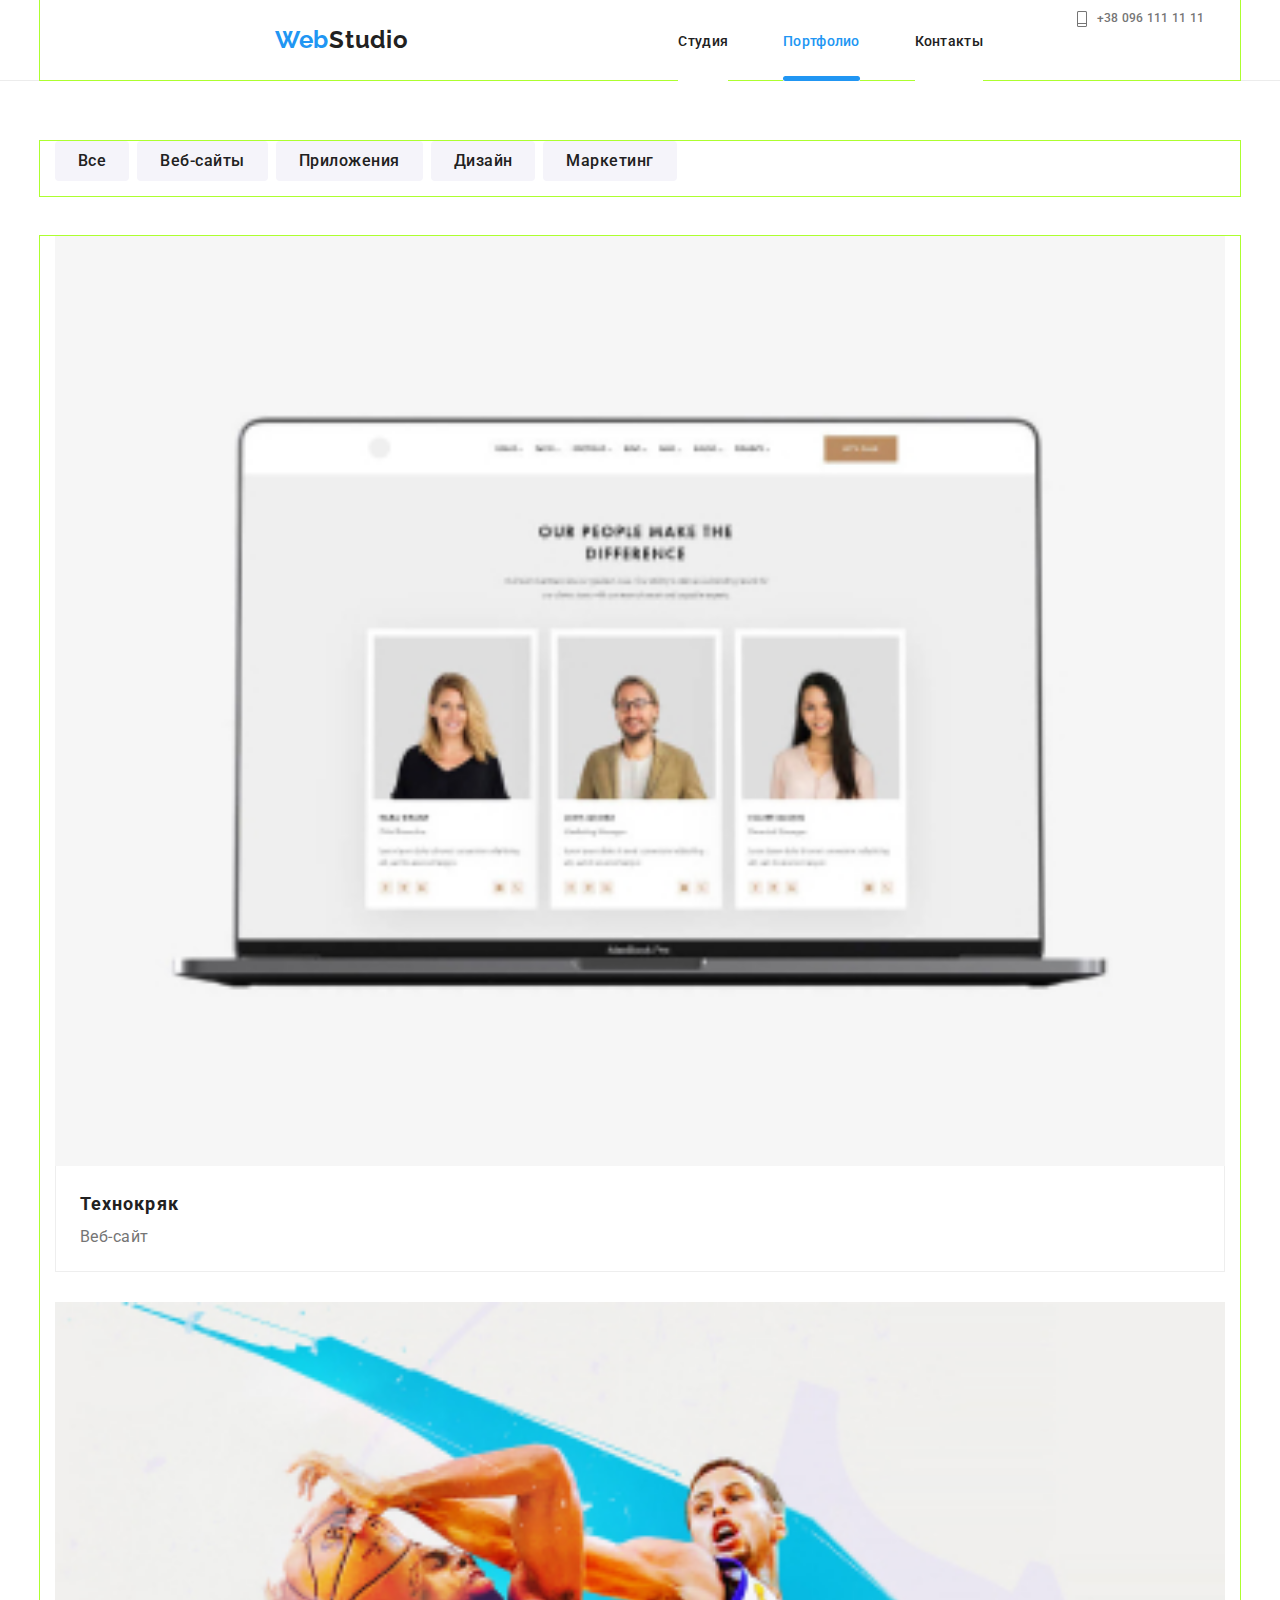
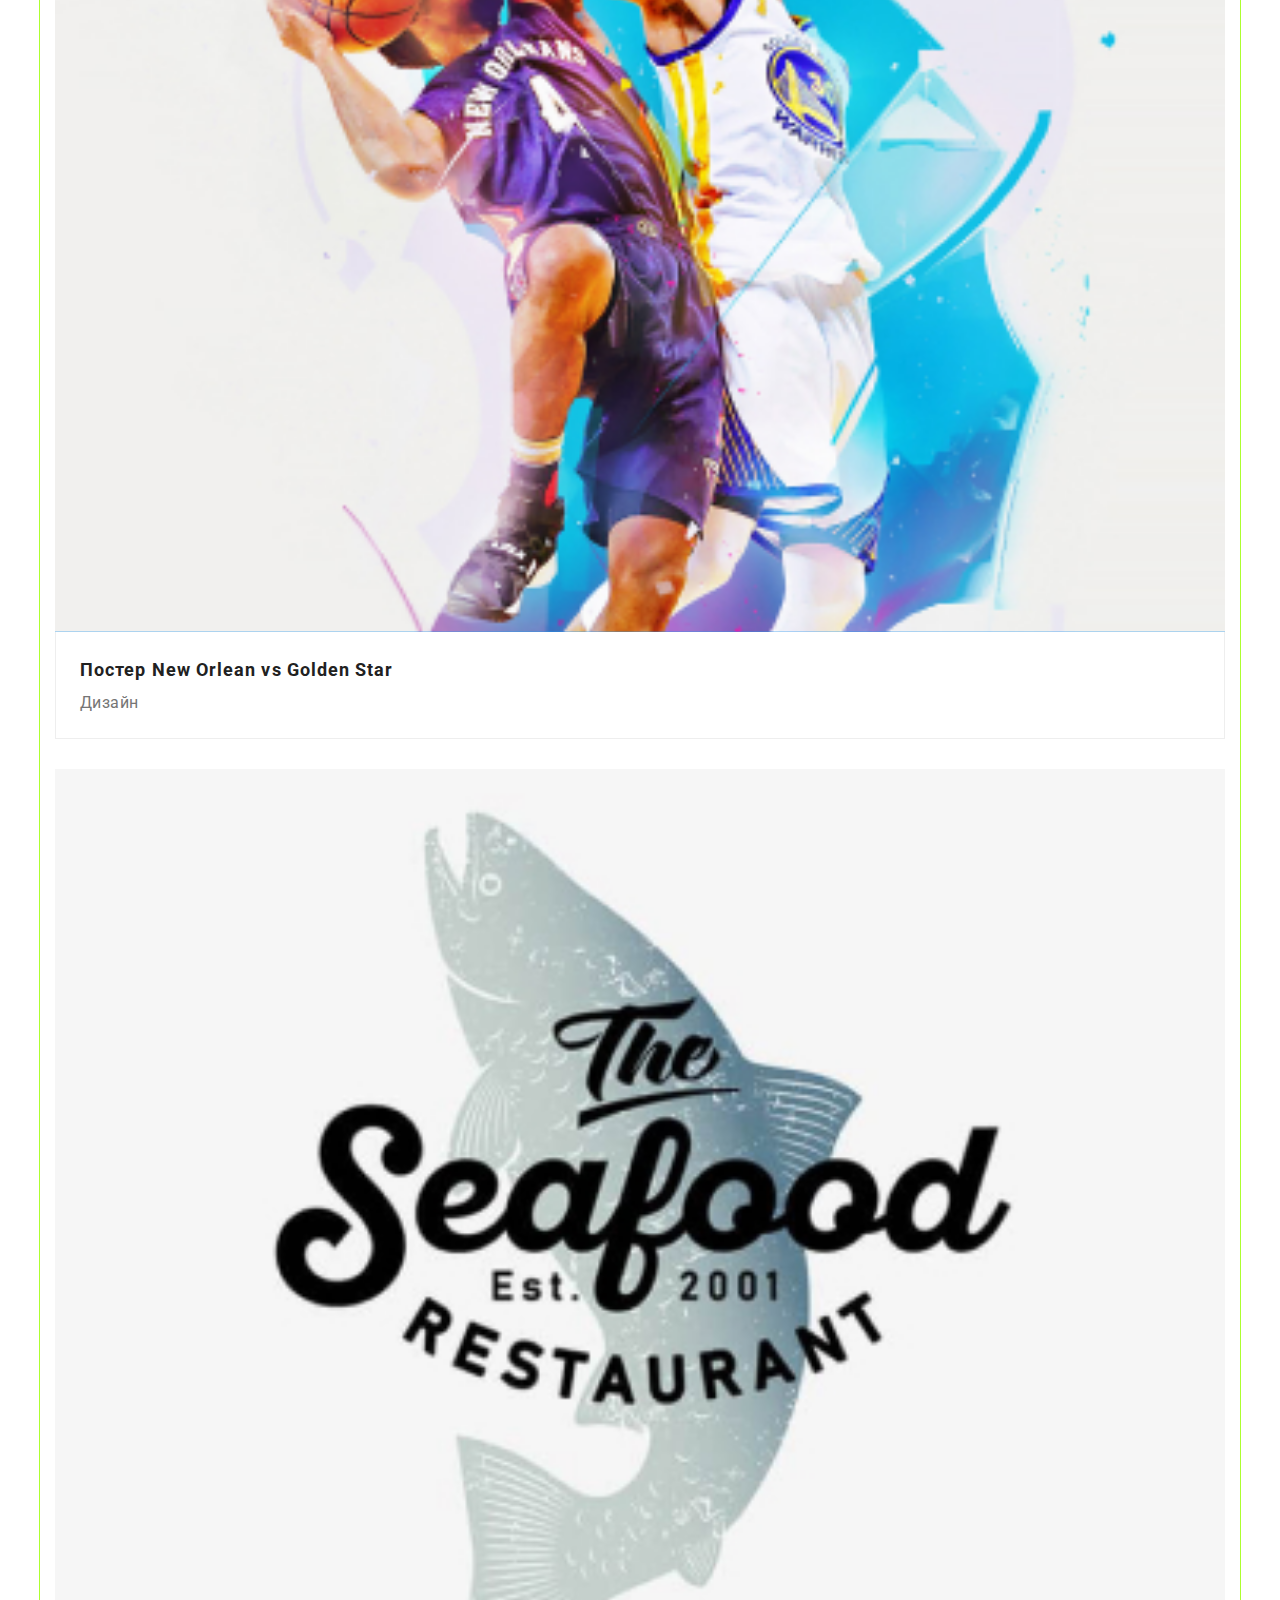
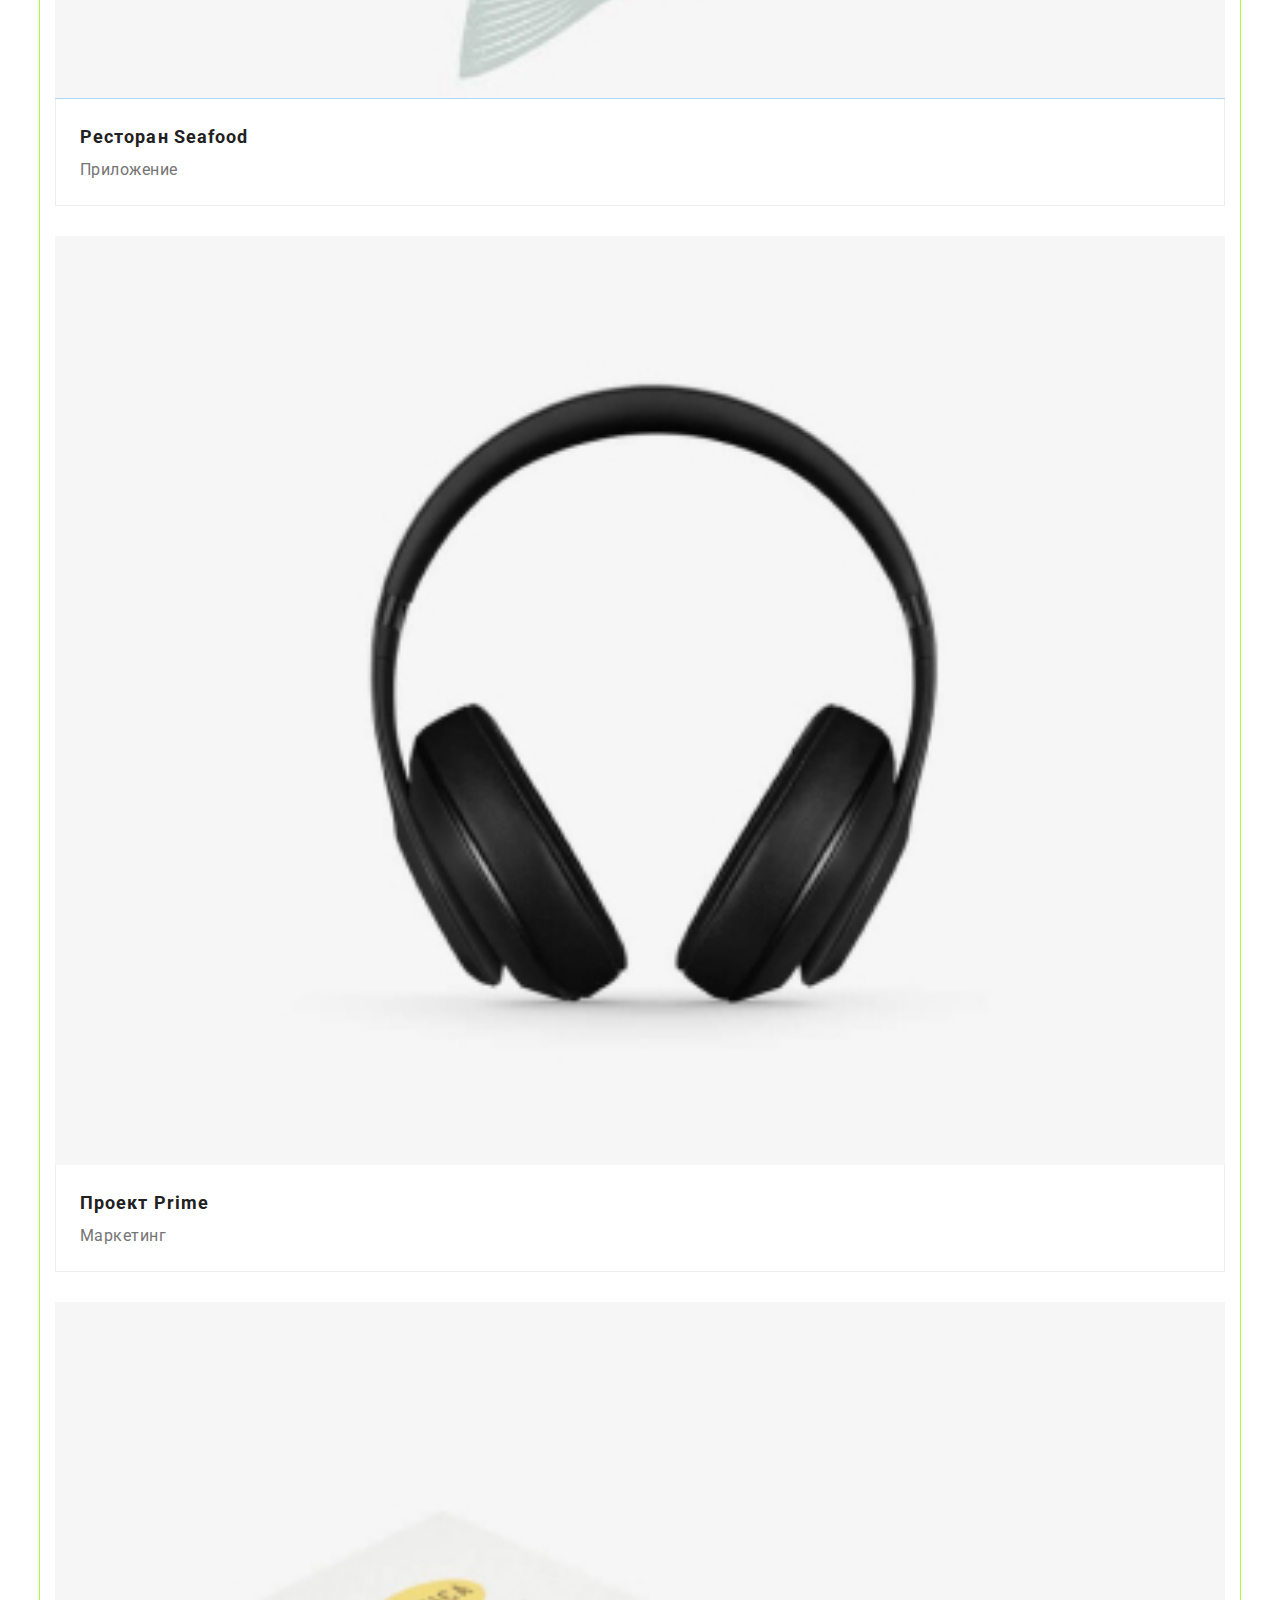
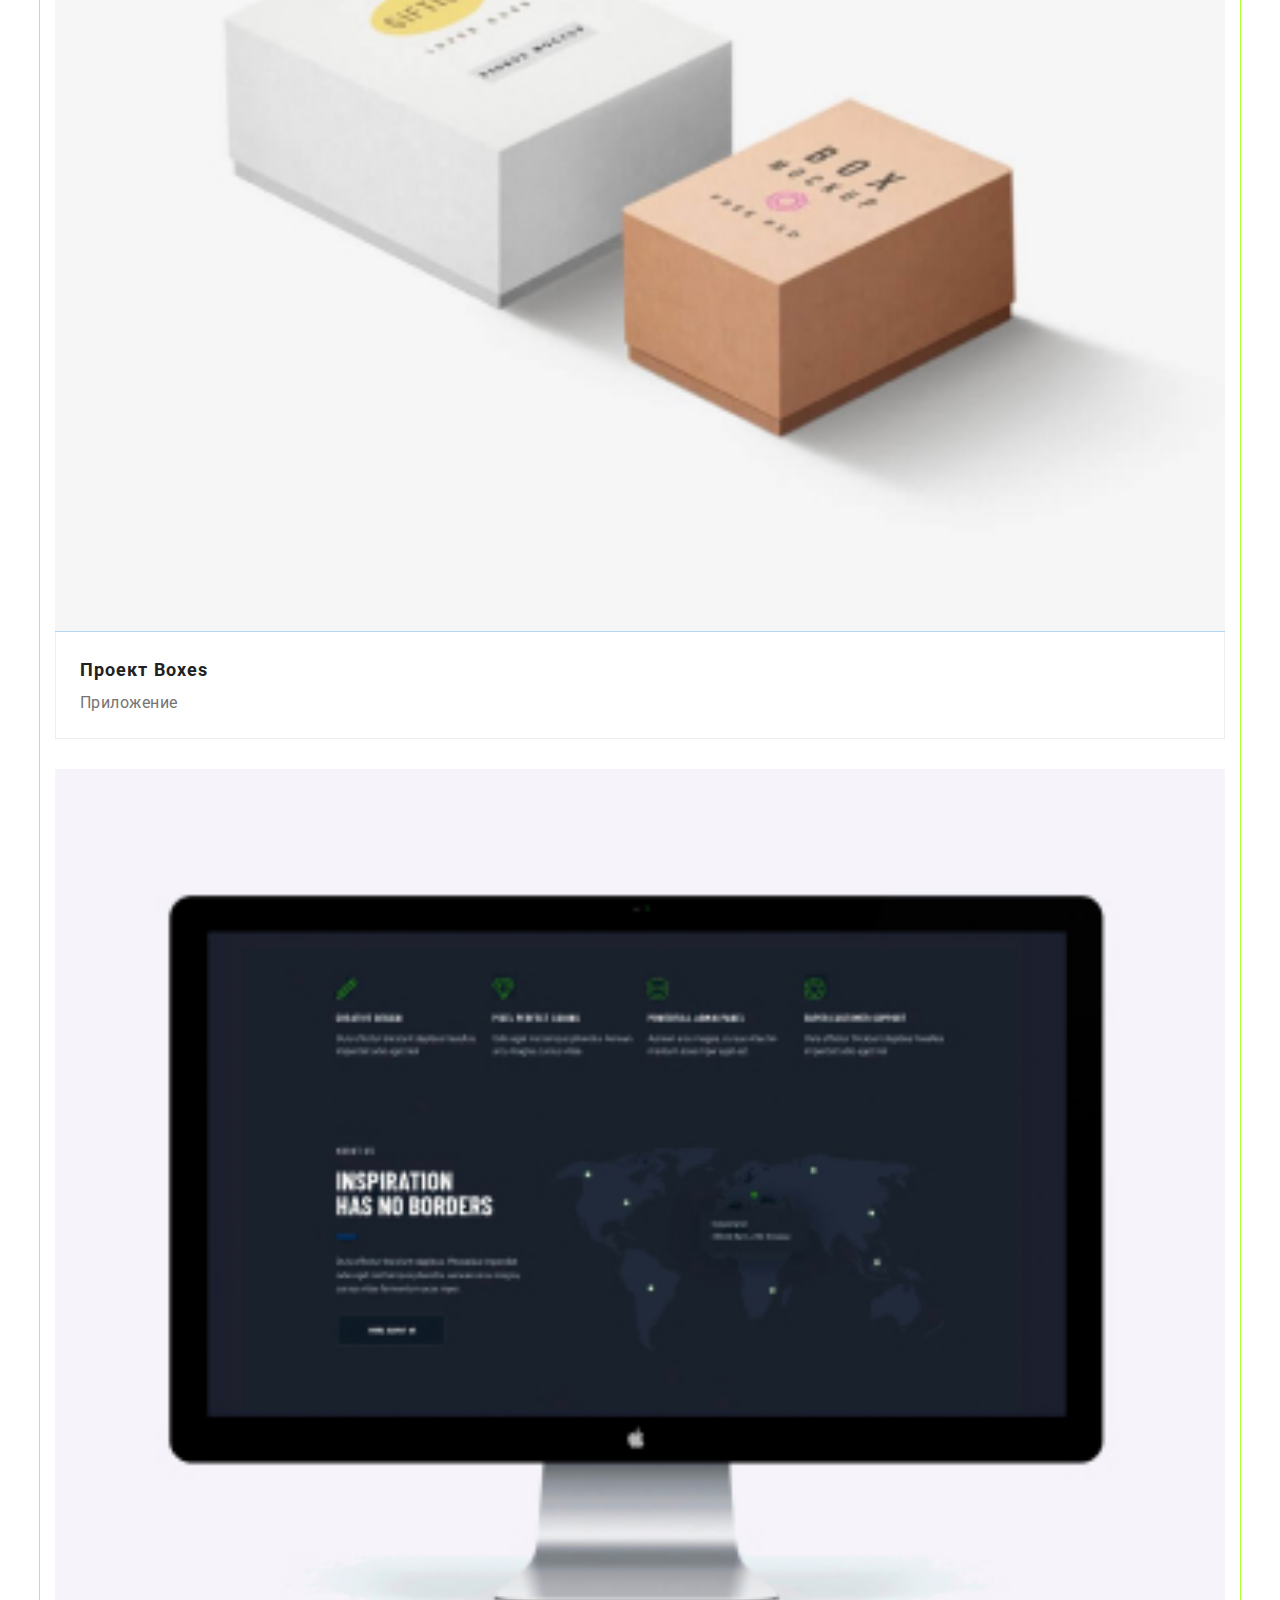
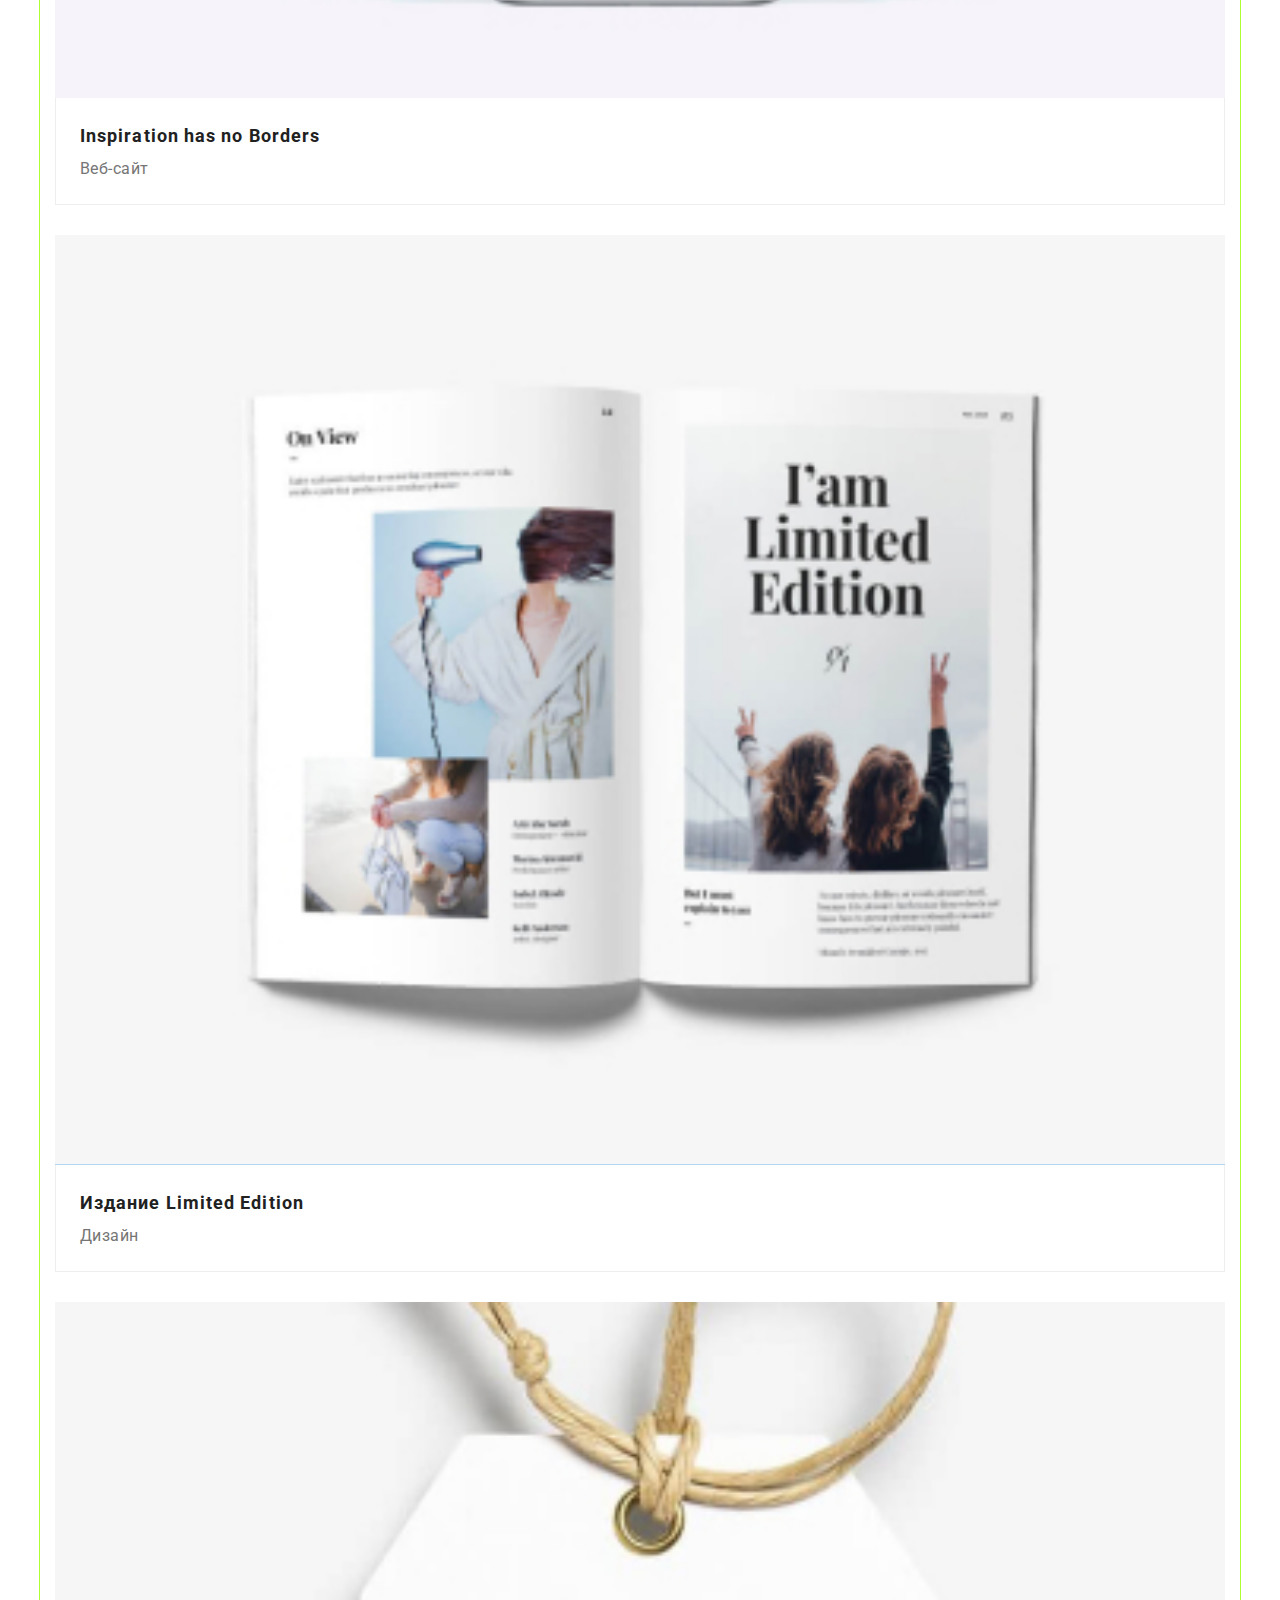
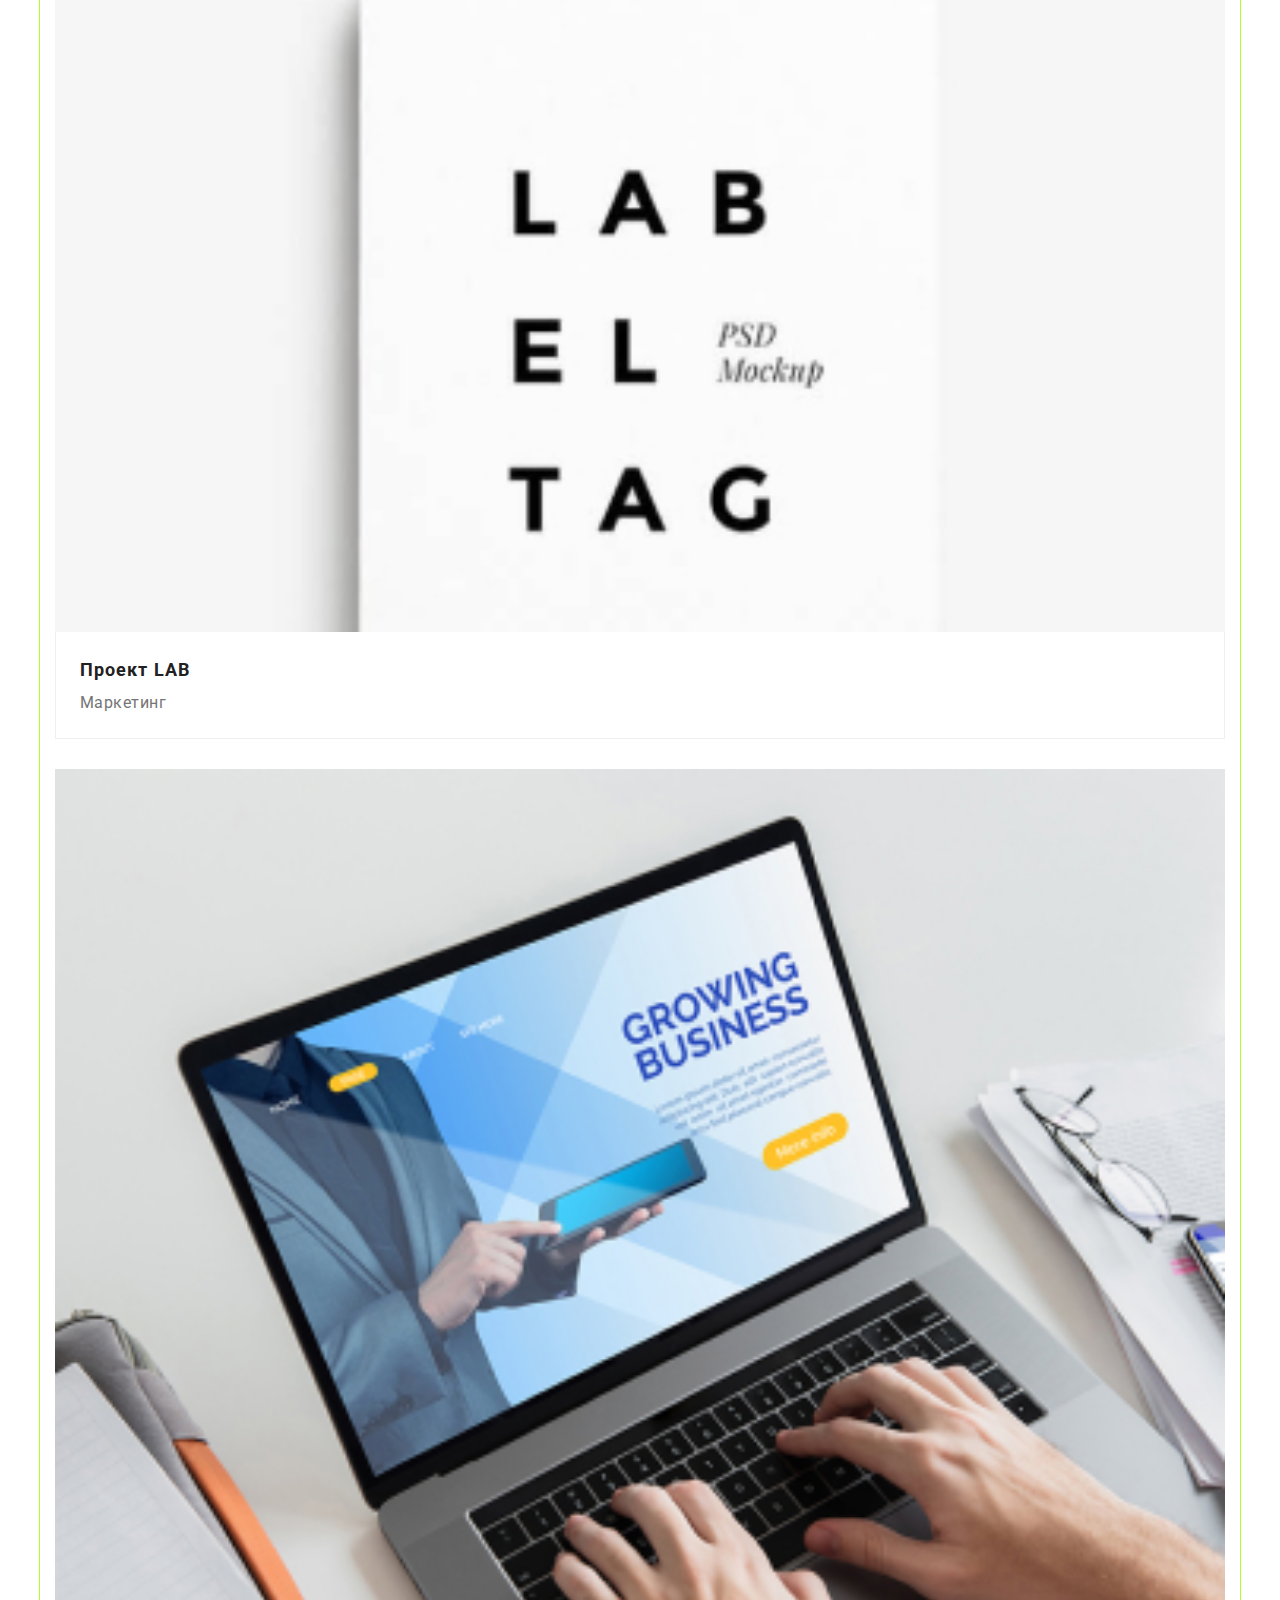
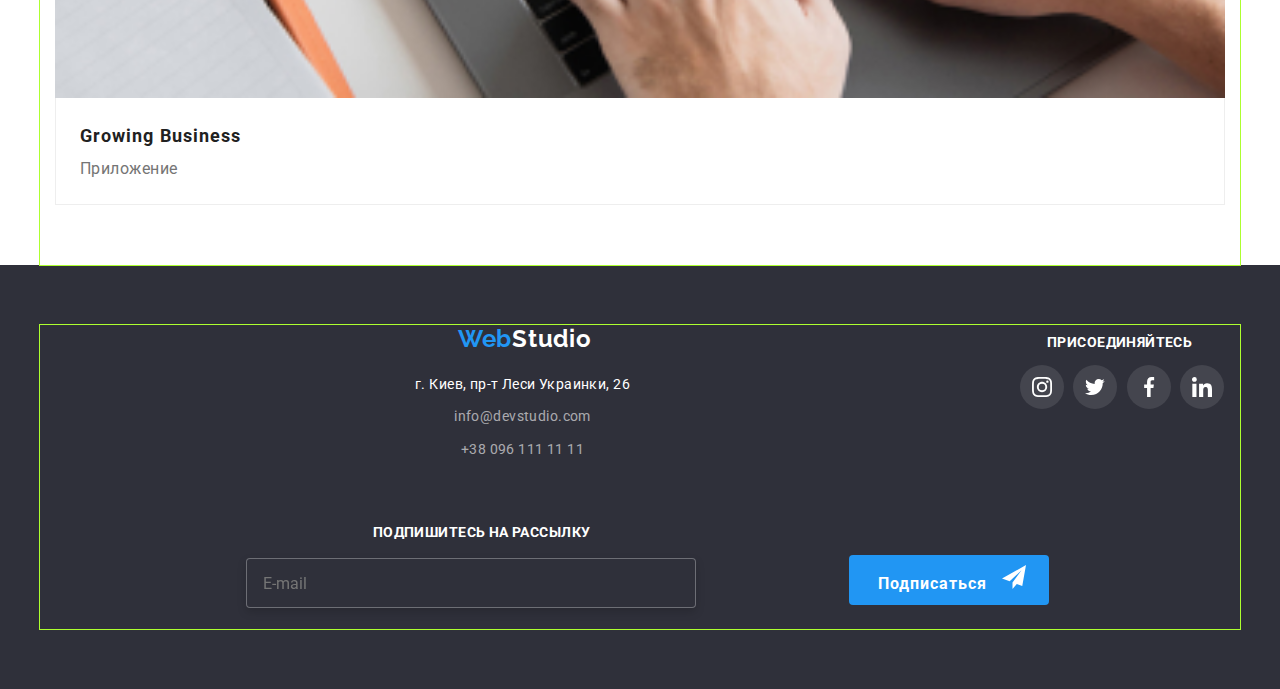
==== commit 64926b80: "shapka good" ====
--- a/portfolio.html
+++ b/portfolio.html
@@ -42,14 +42,14 @@
     
         <div class="pi" data-menu>
             <ul class="navbox">
-                <li><a href="./index.html" class="navbox__link navbox__boxin navbox--current">Студия</a></li>
-                <li><a href="./portfolio.html" class="navbox__link navbox__boxin ">Портфолио</a></li>
+                <li><a href="./index.html" class="navbox__link navbox__boxin">Студия</a></li>
+                <li><a href="./portfolio.html" class="navbox__link navbox__boxin navbox--current ">Портфолио</a></li>
                 <li><a href="" class="navbox__link navbox__boxin">Контакты</a></li>
             </ul>
     
             <ul class="contact">
     
-                <li class="contact__linka"><a href="tel:+380961111111" class="navbox__link">
+                <li class="contact__linka"><a href="tel:+380961111111" class="navbox__link comynication">
     
     
                         <svg class="contact__phonesvg">
@@ -60,7 +60,7 @@
     
                         +38 096 111 11 11</a></li>
     
-                <li class="contact__linka"><a href="mailto:info@devstudio.com " class="navbox__link">
+                <li class="contact__linka"><a href="mailto:info@devstudio.com " class="navbox__link comynication">
     
     
                         <svg class="contact__telsvg">
--- a/css/main.min.css
+++ b/css/main.min.css
@@ -1 +1 @@
-h1,h2,h3,h4,p,ul{margin:0px;padding:0px}body{margin:0;color:#757575;font-family:Roboto,sans-serif;background-color:#fff;letter-spacing:.03em}:root{--main-bg-color: #ffffff;--dg-sacond-color: #2f303a;--text-main-color: #757575;--hov-foc-color: #2196f3;--hov-foc-exclusiv: #188ce8;--text-dec-black: #212121;--text-rgb-a: rgba(255, 255, 255, 0.6);--text-bg-dop: #f5f4fa}.container{outline:1px solid #adff2f;margin:0 auto;padding-left:15px;padding-right:15px}@media screen and (min-width: 480px){.container{width:480px}}@media screen and (min-width: 768px){.container{width:768px}}@media screen and (min-width: 1200px){.container{width:1200px}}.header-nav{background-color:var(--main-bg-color);display:-webkit-box;display:-ms-flexbox;display:flex;margin-left:0 auto;-webkit-box-align:center;-ms-flex-align:center;align-items:center;position:relative}.main-nav{color:var(--text-dec-black);display:-webkit-box;display:-ms-flexbox;display:flex;-webkit-box-align:center;-ms-flex-align:center;align-items:center;margin-right:0px}.link-studio{display:inline;font-family:Raleway;font-weight:700;font-size:24px;line-height:1.16;letter-spacing:.03em;text-decoration:none;color:var(--text-dec-black);margin-bottom:16px}.logoone{color:var(--hov-foc-color);font-family:Raleway;font-weight:700;font-size:24px;line-height:1.16;letter-spacing:.03em}.logoand{font-family:Raleway;font-weight:700;font-size:24px;line-height:1.16;letter-spacing:.03em;-webkit-transition:color 250ms cubic-bezier(0.4, 0, 0.2, 1);transition:color 250ms cubic-bezier(0.4, 0, 0.2, 1);-webkit-transition-property:var(--hov-foc-color);transition-property:var(--hov-foc-color)}.logoand:hover{color:var(--hov-foc-color)}.pi{display:none}.pi.is-open{display:-webkit-box;display:-ms-flexbox;display:flex;-webkit-box-orient:vertical;-webkit-box-direction:normal;-ms-flex-direction:column;flex-direction:column;position:absolute;top:0;left:0;width:100%;height:796px;background-color:#fff;padding-top:48px;padding-left:40px;padding-bottom:48px;position:fixed}.navbox{list-style:none;margin-bottom:115px}.navbox.is-open{display:-webkit-box;display:-ms-flexbox;display:flex;padding-top:48px;padding-bottom:40px;-ms-flex-wrap:wrap;flex-wrap:wrap}.span{color:var(--hov-foc-color);font-family:Raleway;font-weight:700;font-size:26px;line-height:1.92;letter-spacing:.03em}.navbox--current::after{content:"";display:inline;width:100%;height:5px;background-color:var(--hov-foc-color);position:absolute;left:0;bottom:0;border-radius:4px}.navbox__link{color:var(--text-dec-black);text-decoration:none;letter-spacing:.02em;display:-webkit-inline-box;display:-ms-inline-flexbox;display:inline-flex;margin-bottom:35px;font-weight:500;-webkit-transition:250ms cubic-bezier(0.4, 0, 0.2, 1);transition:250ms cubic-bezier(0.4, 0, 0.2, 1)}.navbox__boxin{background-color:#fff;font-size:40px}.navbox--current{color:var(--hov-foc-color)}.contact{-webkit-box-orient:vertical;-webkit-box-direction:normal;-ms-flex-direction:column;flex-direction:column;list-style:none;font-size:14px;line-height:1.14;display:-webkit-box;display:-ms-flexbox;display:flex}.mobset{display:-webkit-box;display:-ms-flexbox;display:flex;list-style:none;font-size:18px;line-height:1.21;letter-spacing:.02em;margin-top:30px}.mobset_li{margin-left:10px;padding-left:10px;border-left:1px solid rgba(33,33,33,.2)}.mobset_li.mobset_li:first-child{border:none;margin-left:0;padding-left:0}.mobset_link{display:-webkit-inline-box;display:-ms-inline-flexbox;display:inline-flex;font-family:Roboto;font-style:normal;font-weight:500;font-size:18px;line-height:22px;letter-spacing:.02em;color:#2196f3}.contact .navbox__link{color:var(--text-main-color);text-decoration:none;list-style:none;display:-webkit-inline-box;display:-ms-inline-flexbox;display:inline-flex;fill:var(--text-main-color)}.contact .contact__linka{margin-right:50px;font-size:24px;-webkit-box-align:center;-ms-flex-align:center;align-items:center;display:-webkit-box;display:-ms-flexbox;display:flex;font-weight:500;letter-spacing:.02em}.contact__linka:last-child{margin-right:0px}.navbox__link:hover,.navbox__link:focus{color:var(--hov-foc-color);fill:var(--hov-foc-color);font-size:40px}.contact__linka:hover,.contact__linka:focus{fill:var(--hov-foc-color);font-size:40px}.contact__telsvg{display:none;width:16px;height:12px;margin-right:10px}.contact__phonesvg{display:none;width:10px;height:16px;margin-right:10px}.mobdiv{border:1px solid #adff2f;width:480px;height:60px;padding-left:15px;padding-top:15px;margin-left:-15px;margin-right:-15px;display:-webkit-box;display:-ms-flexbox;display:flex;-webkit-box-pack:justify;-ms-flex-pack:justify;justify-content:space-between}.moddiv_bat{display:-webkit-inline-box;display:-ms-inline-flexbox;display:inline-flex;margin-right:15px;padding:0;background-color:transparent;border:transparent;margin-left:276px;z-index:5}.mobdiv_icon{width:40px;height:40px}.moddiv_bat .mobdiv_menu{display:none}.moddiv_bat.is-open .mobdiv_menu{display:block}.moddiv_bat.is-open .mobdiv_cros{display:none}.solutions{background-color:var(--dg-sacond-color);letter-spacing:.06em;max-width:1600px;padding-top:200px;padding-bottom:200px;text-align:center;margin-left:auto;margin-right:auto;background-image:-webkit-gradient(linear, left top, left bottom, from(rgba(47, 48, 58, 0.4)), to(rgba(47, 48, 58, 0.4))),url(../images/Imgfotomain.jpg);background-image:linear-gradient(rgba(47, 48, 58, 0.4), rgba(47, 48, 58, 0.4)),url(../images/Imgfotomain.jpg);background-color:#c4c4c4;background-repeat:no-repeat;background-size:cover;background-position:center}.solution-business{color:var(--main-bg-color);font-family:Roboto;font-weight:900;font-size:26px;line-height:1.61;letter-spacing:.06em;margin:0 auto;text-transform:uppercase}.ordservis{color:var(--main-bg-color);font-family:inherit;font-weight:700;font-size:16px;line-height:1.87;letter-spacing:.06em;cursor:pointer;background-color:var(--hov-foc-color);border-radius:4px;padding:10px 32px 10px 32px;margin-top:40px;text-align:center;-webkit-transition:color 250ms cubic-bezier(0.4, 0, 0.2, 1);transition:color 250ms cubic-bezier(0.4, 0, 0.2, 1);-webkit-transition-property:var(--hov-foc-color);transition-property:var(--hov-foc-color);border:transparent}.ordservis:hover,.ordservis:focus{background-color:var(--hov-foc-exclusiv)}.backdrop.is-hidden{pointer-events:none;opacity:0}.backdrop{position:fixed;top:0;left:0;width:100%;height:100%;border:2px solid transparent;background-color:rgba(0,0,0,.2)}.modal{position:absolute;top:50%;left:50%;-webkit-transform:translate(-50%, -50%);transform:translate(-50%, -50%);background-color:#fff;border:2px solid transparent;-webkit-transition:-webkit-transform 250ms cubic-bezier(0.4, 0, 0.2, 1);transition:-webkit-transform 250ms cubic-bezier(0.4, 0, 0.2, 1);transition:transform 250ms cubic-bezier(0.4, 0, 0.2, 1);transition:transform 250ms cubic-bezier(0.4, 0, 0.2, 1), -webkit-transform 250ms cubic-bezier(0.4, 0, 0.2, 1);width:450px;height:609px}.formfild__closebat{position:absolute;right:8px;top:8px;width:30px;height:30px;border-radius:50%;border:1px solid rgba(0,0,0,.1);background-color:#fff}.formfild__closebat:hover{fill:var(--hov-foc-color);-webkit-transition:color 250ms cubic-bezier(0.4, 0, 0.2, 1);transition:color 250ms cubic-bezier(0.4, 0, 0.2, 1);-webkit-transition-property:var(--hov-foc-color);transition-property:var(--hov-foc-color)}.formfild__closesvg{width:11px;height:11px}.formfild{border:1px solid transparent;height:auto;margin-left:auto;margin-right:auto;padding:40px}.formfild__form-grup{border:1px solid transparent;display:-webkit-box;display:-ms-flexbox;display:flex;-webkit-box-orient:vertical;-webkit-box-direction:normal;-ms-flex-direction:column;flex-direction:column;-webkit-box-align:start;-ms-flex-align:start;align-items:flex-start;margin-bottom:10px}.formfild__form-grup:first-child{margin-bottom:0px;position:relative}.formfild__form-grup input{height:40px;width:370px;border-radius:4px;background:#fff;border:1px solid rgba(33,33,33,.2);-webkit-box-sizing:border-box;box-sizing:border-box;padding:0;padding-left:30px}.formfild__testone:hover,.formfild__testone:focus{border-color:var(--hov-foc-color);border:1px solid var(--hov-foc-color)}.formfild__form-grup input:hover,.formfild__form-grup input:focus{border-color:var(--hov-foc-color);-webkit-transition:color 250ms cubic-bezier(0.4, 0, 0.2, 1);transition:color 250ms cubic-bezier(0.4, 0, 0.2, 1);-webkit-transition-property:var(--hov-foc-color);transition-property:var(--hov-foc-color)}.formfild__form-grup input:hover+.formfild__fon,.formfild__form-grup input:focus+.formfild__fon{fill:var(--hov-foc-color);border-color:var(--hov-foc-color)}input:not(:-moz-placeholder-shown), input:not(:-moz-placeholder-shown)+.formfild__fon{fill:var(--hov-foc-color);border-color:var(--hov-foc-color)}input:not(:-ms-input-placeholder), input:not(:-ms-input-placeholder)+.formfild__fon{fill:var(--hov-foc-color);border-color:var(--hov-foc-color)}input:not(:placeholder-shown),input:not(:placeholder-shown)+.formfild__fon{fill:var(--hov-foc-color);border-color:var(--hov-foc-color)}textarea:not(:-moz-placeholder-shown){border-color:var(--hov-foc-color)}textarea:not(:-ms-input-placeholder){border-color:var(--hov-foc-color)}textarea:not(:placeholder-shown){border-color:var(--hov-foc-color)}.formfild__form-grup label{margin-bottom:4px;font-size:12px;color:var(--text-main-color);line-height:1.16;font-weight:400;letter-spacing:.01em}.formfild__form-grup .formfild__modform{font-family:Roboto;font-weight:bold;font-size:20px;line-height:23px;text-align:center;letter-spacing:.03em;color:var(--text-dec-black);margin-bottom:12px}.formfild__mail-div{position:relative;display:inline-block}.formfild__fon{position:absolute;width:15px;height:12px;display:inline-block;-webkit-transform:translateX(-356px);transform:translateX(-356px);margin-top:14px}.formfild__form-grup:hover,.formfild__form-grup:focus{-webkit-transition:color 250ms cubic-bezier(0.4, 0, 0.2, 1);transition:color 250ms cubic-bezier(0.4, 0, 0.2, 1);-webkit-transition-property:var(--hov-foc-color);transition-property:var(--hov-foc-color)}textarea{border-radius:4px;width:370px;height:120px;border:1px solid rgba(33,33,33,.2);-webkit-box-sizing:border-box;box-sizing:border-box;resize:none;padding-top:12px;padding-right:16px;padding-bottom:12px;padding-left:16px;font-size:14px;line-height:1.14;letter-spacing:.01em;color:rgba(117,117,117,.5);margin-bottom:10px}textarea:hover,textarea:focus{-webkit-transition:color 250ms cubic-bezier(0.4, 0, 0.2, 1);transition:color 250ms cubic-bezier(0.4, 0, 0.2, 1);-webkit-transition-property:var(--hov-foc-color);transition-property:var(--hov-foc-color);border-color:var(--hov-foc-color);border:1px solid var(--hov-foc-color)}.formfild__form-grup ::-webkit-input-placeholder{font-size:12px;line-height:1.16;letter-spacing:.01em;color:rgba(117,117,117,.5)}.formfild__form-grup ::-moz-placeholder{font-size:12px;line-height:1.16;letter-spacing:.01em;color:rgba(117,117,117,.5)}.formfild__form-grup :-ms-input-placeholder{font-size:12px;line-height:1.16;letter-spacing:.01em;color:rgba(117,117,117,.5)}.formfild__form-grup ::-ms-input-placeholder{font-size:12px;line-height:1.16;letter-spacing:.01em;color:rgba(117,117,117,.5)}.formfild__form-grup ::placeholder{font-size:12px;line-height:1.16;letter-spacing:.01em;color:rgba(117,117,117,.5)}.formfild__task{display:-webkit-box;display:-ms-flexbox;display:flex}.formfild__kvadrat{display:block;width:16px;height:15px;border-radius:4px;border:1px solid var(--text-dec-black);border-color:var(--text-dec-black);display:none}.formfild__chekblue{display:block;width:16px;height:15px;border-radius:4px;border:2px solid var(--text-dec-black);margin-right:2px;margin-left:2px}.formfild__task input:checked+.formfild__chekblue{background-image:url(../images/ichecki.svg);background-size:contain;border:2px solid var(--hov-foc-color);background-color:var(--hov-foc-color)}.formfild__sogltex{font-size:12px;color:var(--text-main-color);line-height:1.16;font-weight:400;letter-spacing:.03em;display:bloc}.formfild__yslovi{color:var(--hov-foc-color)}.formfild__but-send{color:var(--main-bg-color);font-family:inherit;font-weight:700;font-size:16px;line-height:1.87;letter-spacing:.06em;cursor:pointer;background-color:var(--hov-foc-color);border-radius:4px;padding:10px 32px 10px 32px;width:200px;height:50px;text-align:center;-webkit-transition:color 250ms cubic-bezier(0.4, 0, 0.2, 1);transition:color 250ms cubic-bezier(0.4, 0, 0.2, 1);-webkit-transition-property:var(--hov-foc-color);transition-property:var(--hov-foc-color);margin-top:30px;border:transparent}.formfild__but-send:hover,.formfild__but-send:focus{background-color:var(--hov-foc-color);-webkit-transition:color 250ms cubic-bezier(0.4, 0, 0.2, 1);transition:color 250ms cubic-bezier(0.4, 0, 0.2, 1);-webkit-transition-property:var(--hov-foc-color);transition-property:var(--hov-foc-color)}.box-section{background-color:green}.module{padding-top:60px;padding-bottom:60px}@media screen and (min-width: 768px){.module{background-color:pink}}.module__icomfive{border:1px solid gold;background-color:#f5f4fa;height:120px;width:450px;margin-right:auto;margin-left:auto;padding-top:25px;padding-bottom:25px;-webkit-box-align:center;-ms-flex-align:center;align-items:center}.module_svg{width:auto;height:auto}.module__groop-pec{list-style:none;text-align:center;margin-left:auto;margin-right:auto}.module__good-job{color:var(--text-dec-black);font-family:Roboto;font-weight:700;font-size:14px;line-height:1.14;letter-spacing:.03em;text-transform:uppercase}.module__exersise{font-weight:normal;font-size:14px;line-height:1.71;letter-spacing:.03em}.doing{display:none}.partition{background:var(--text-bg-dop);padding-bottom:60px;padding-top:60px}.doing__what-we-are-doing{text-align:center;margin-bottom:30px;font-family:Roboto;font-style:normal;font-weight:bold;font-size:28px;line-height:1.17;letter-spacing:.03em;color:#212121}.partition__together-team{list-style:none;display:-webkit-box;display:-ms-flexbox;display:flex;-webkit-box-orient:vertical;-webkit-box-direction:normal;-ms-flex-direction:column;flex-direction:column}.partition__portfol{margin-right:auto;margin-left:auto;margin-bottom:30px;height:auto;-webkit-box-shadow:0px 1px 3px rgba(0,0,0,.12),0px 1px 1px rgba(0,0,0,.14),0px 2px 1px rgba(0,0,0,.2);box-shadow:0px 1px 3px rgba(0,0,0,.12),0px 1px 1px rgba(0,0,0,.14),0px 2px 1px rgba(0,0,0,.2)}.partition__portfol:last-child{margin-right:0px}.partition__divtext{padding-top:30px;padding-bottom:30px;background-color:#fff;border-radius:0px 0px 4px 4px}.partition__foto-ouer-team{display:-webkit-box;display:-ms-flexbox;display:flex}.partition__foto-port{height:450px}.partition__name{color:var(--text-dec-black);font-family:Roboto;font-weight:500;font-size:16px;line-height:1.18;letter-spacing:.03em;margin-bottom:10px;text-align:center}.partition__prof{font-weight:normal;font-size:16px;line-height:1.18;letter-spacing:.03em;text-align:center;margin-bottom:16px}.partition__icomcparens{display:-webkit-box;display:-ms-flexbox;display:flex;-webkit-box-pack:justify;-ms-flex-pack:justify;justify-content:space-between;list-style:none;width:206px;height:44px;margin-left:auto;margin-right:auto}.partition__icomclas{display:-webkit-inline-box;display:-ms-inline-flexbox;display:inline-flex;border:1px solid transparent;width:44px;height:44px}.partition__icoma{display:-webkit-inline-box;display:-ms-inline-flexbox;display:inline-flex;fill:#afb1b8;border:1px solid transparent;border-radius:50%;width:100%;height:100%;-webkit-box-align:center;-ms-flex-align:center;align-items:center;-webkit-box-pack:center;-ms-flex-pack:center;justify-content:center;-webkit-transition:color 250ms cubic-bezier(0.4, 0, 0.2, 1);transition:color 250ms cubic-bezier(0.4, 0, 0.2, 1);-webkit-transition-property:var(--hov-foc-color);transition-property:var(--hov-foc-color)}.partition__icoma:hover,.partition__icoma:focus{background-color:var(--hov-foc-color);fill:#fff}.partition__icomhover{width:20px;height:20px}.section-klient{padding-top:60px;padding-bottom:40px}.wrapper{font-family:Roboto;display:block;font-weight:bold;font-size:36px;line-height:42px;text-align:center;letter-spacing:.03em;color:#212121;margin-bottom:30px}.division{display:-webkit-box;display:-ms-flexbox;display:flex;-ms-flex-wrap:wrap;flex-wrap:wrap;margin:-15px;-webkit-box-pack:center;-ms-flex-pack:center;justify-content:center}.division__list{width:210px;height:92px;list-style:none;margin-top:15px;margin-left:15px;margin-bottom:15px;margin-right:15px}.division__link{display:-webkit-inline-box;display:-ms-inline-flexbox;display:inline-flex;width:inherit;height:inherit;-webkit-box-pack:center;-ms-flex-pack:center;justify-content:center;-webkit-box-align:center;-ms-flex-align:center;align-items:center;fill:#afb1b8;border:1px solid #afb1b8;border-radius:4px;-webkit-transition:250ms cubic-bezier(0.4, 0, 0.2, 1);transition:250ms cubic-bezier(0.4, 0, 0.2, 1)}.division__link:hover,.division__link:focus{fill:#2196f3;border:1px solid #2196f3}.division__icon{border:1px solid transparent;width:106px;height:60px}footer{background:var(--dg-sacond-color)}.fut-box{padding-top:60px;padding-bottom:60px;width:auto;margin:0px auto}.fut-container{display:-webkit-box;display:-ms-flexbox;display:flex;-ms-flex-wrap:wrap;flex-wrap:wrap;-webkit-box-pack:center;-ms-flex-pack:center;justify-content:center}.footerbox{margin-bottom:60px;margin-left:auto;margin-right:auto}.footerbox__foot-link{text-decoration:none;margin-bottom:20px;display:inline-block;margin-left:43px}.footerbox__foot-logo{color:var(--hov-foc-color);font-family:Raleway;font-weight:bold;font-size:24px;line-height:1.16;letter-spacing:.03em}.footerbox__foot-logoand{color:var(--main-bg-color);font-family:Raleway;font-weight:700;font-size:24px;line-height:1.16;letter-spacing:.03em;-webkit-transition:color 250ms cubic-bezier(0.4, 0, 0.2, 1);transition:color 250ms cubic-bezier(0.4, 0, 0.2, 1);-webkit-transition-property:var(--hov-foc-color);transition-property:var(--hov-foc-color)}.footerbox__foot-logoand:hover,.footerbox__foot-logoand:focus{color:var(--hov-foc-color)}.footerbox__foot-address{color:var(--main-bg-color);font-style:normal;font-size:14px;line-height:1.71;letter-spacing:.03em;margin-bottom:8px}.footerbox__foot-mail-tel{list-style:none;text-align:center}.footerbox__foot-mail-com{color:var(--text-rgb-a);font-size:14px;line-height:1.71;letter-spacing:.03em;text-decoration:none;display:inline-block;margin-bottom:9px;-webkit-transition:color 250ms cubic-bezier(0.4, 0, 0.2, 1);transition:color 250ms cubic-bezier(0.4, 0, 0.2, 1);-webkit-transition-property:var(--hov-foc-color);transition-property:var(--hov-foc-color)}.footerbox__foot-mail-com:hover,.footerbox__foot-mail-com:focus{color:var(--hov-foc-color)}.footerbox__foot-tel-com{color:var(--text-rgb-a);font-size:14px;line-height:1.71;letter-spacing:.03em;text-decoration:none;-webkit-transition:color 250ms cubic-bezier(0.4, 0, 0.2, 1);transition:color 250ms cubic-bezier(0.4, 0, 0.2, 1);-webkit-transition-property:var(--hov-foc-color);transition-property:var(--hov-foc-color)}.footerbox__foot-tel-com:hover,.footerbox__foot-tel-com:focus{color:var(--hov-foc-color)}.blok-connect{border:1px solid transparent;width:206px;height:80px;margin-left:29px;margin-bottom:60px}.blok-connect_connekt{display:inline-block;text-transform:uppercase;font-weight:bold;font-size:14px;line-height:16px;letter-spacing:.03em;text-transform:uppercase;color:#fff;margin-bottom:15px;margin-left:27px}.blok-futcon_connekt{display:inline-block;text-transform:uppercase;font-weight:bold;font-size:14px;line-height:16px;letter-spacing:.03em;text-transform:uppercase;color:#fff;margin-bottom:15px;margin-left:127px}.fut-container{display:-webkit-box;display:-ms-flexbox;display:flex;-webkit-box-align:baseline;-ms-flex-align:baseline;align-items:baseline}.socials{display:-webkit-box;display:-ms-flexbox;display:flex;-webkit-box-pack:justify;-ms-flex-pack:justify;justify-content:space-between}.socials__list-fut-li{width:44px;height:44px;list-style:none}.socials__link-fut-a{display:-webkit-inline-box;display:-ms-inline-flexbox;display:inline-flex;-webkit-box-pack:center;-ms-flex-pack:center;justify-content:center;-webkit-box-align:center;-ms-flex-align:center;align-items:center;border:1px solid transparent;border-radius:50%;fill:#fff;width:100%;height:100%;background-color:rgba(255,255,255,.1);-webkit-transition:color 250ms cubic-bezier(0.4, 0, 0.2, 1);transition:color 250ms cubic-bezier(0.4, 0, 0.2, 1);-webkit-transition-property:var(--hov-foc-color);transition-property:var(--hov-foc-color)}.socials__link-fut-a:hover,.socials__link-fut-a:focus{fill:#fff;background-color:var(--hov-foc-color)}.socials__icon-fut{width:20px;height:20px}.blok-futcon{border:1px solid transparent;width:auto;margin-left:15px}.footer-sect__futimp{height:50px;width:450px;padding-left:16px;padding-top:15px;padding-bottom:15px;background:#2f303a;border:1px solid rgba(255,255,255,.3);-webkit-box-sizing:border-box;box-sizing:border-box;-webkit-filter:drop-shadow(0px 4px 4px rgba(0, 0, 0, 0.15));filter:drop-shadow(0px 4px 4px rgba(0, 0, 0, 0.15));border-radius:4px;margin-right:12px;color:var(--text-bg-dop);margin-bottom:20px}.footer-sect__but-futsend{color:var(--main-bg-color);font-family:inherit;font-weight:700;font-size:16px;line-height:1.87;letter-spacing:.06em;cursor:pointer;background-color:var(--hov-foc-color);border-radius:4px;padding-top:10px;padding-bottom:10px;padding-right:0px;border:transparent;width:200px;height:50px;text-align:center;-webkit-transition:color 250ms cubic-bezier(0.4, 0, 0.2, 1);transition:color 250ms cubic-bezier(0.4, 0, 0.2, 1);-webkit-transition-property:var(--hov-foc-color);transition-property:var(--hov-foc-color);margin-left:137px}.footer-sect__svg-flight{width:24px;height:24px;margin-left:10px;fill:var(--text-bg-dop)}.ouer-work{padding-top:100px;margin:0px}.section-but{padding-bottom:0;border-top:1px solid #ececec;padding-top:60px;padding-bottom:40px}.pushbutton{list-style:none;display:-webkit-box;display:-ms-flexbox;display:flex;-ms-flex-wrap:wrap;flex-wrap:wrap}.pushbutton__butli{margin-right:8px;margin-bottom:15px}.pushbutton__mar{margin-right:0px}.pushbutton__but{color:var(--text-dec-black);font-family:inherit;font-weight:500;font-size:16px;line-height:1.62;letter-spacing:.03em;cursor:pointer;background-color:var(--text-bg-dop);border-radius:4px;border:1px solid transparent;padding-top:6px;padding-right:22px;padding-bottom:6px;padding-left:22px;-webkit-transition:color 250ms cubic-bezier(0.4, 0, 0.2, 1);transition:color 250ms cubic-bezier(0.4, 0, 0.2, 1);-webkit-transition-property:var(--hov-foc-color);transition-property:var(--hov-foc-color)}.pushbutton__but:hover,.pushbutton__but:focus{color:var(--main-bg-color);background-color:var(--hov-foc-color);-webkit-box-shadow:0px 1px 1px rgba(0,0,0,.12),0px 4px 4px rgba(0,0,0,.06),1px 4px 6px rgba(0,0,0,.16);box-shadow:0px 1px 1px rgba(0,0,0,.12),0px 4px 4px rgba(0,0,0,.06),1px 4px 6px rgba(0,0,0,.16)}.sales-unit{padding-bottom:30px;list-style:none}.sales-unit__list{margin-bottom:30px}.sales-unit__link{text-decoration:none;-webkit-transition:color 250ms cubic-bezier(0.4, 0, 0.2, 1);transition:color 250ms cubic-bezier(0.4, 0, 0.2, 1);-webkit-transition-property:var(--hov-foc-color);transition-property:var(--hov-foc-color)}.sales-unit__link:hover{-webkit-box-shadow:0px 1px 3px rgba(0,0,0,.12),0px 1px 1px rgba(0,0,0,.14),0px 2px 1px rgba(0,0,0,.2);box-shadow:0px 1px 3px rgba(0,0,0,.12),0px 1px 1px rgba(0,0,0,.14),0px 2px 1px rgba(0,0,0,.2)}.sales-unit__inner{display:block;max-width:100%;margin-bottom:0px;position:relative;overflow:hidden}.sales-unit__overlay{display:inline-block;content:"";position:absolute;-webkit-transform:translateY(100%);transform:translateY(100%);-webkit-transition:-webkit-transform 250ms cubic-bezier(0.4, 0, 0.2, 1);transition:-webkit-transform 250ms cubic-bezier(0.4, 0, 0.2, 1);transition:transform 250ms cubic-bezier(0.4, 0, 0.2, 1);transition:transform 250ms cubic-bezier(0.4, 0, 0.2, 1), -webkit-transform 250ms cubic-bezier(0.4, 0, 0.2, 1);top:0;left:0;width:100%;height:100%;color:#fff;background-color:var(--hov-foc-color);padding-top:63px;padding-bottom:63px;padding-left:24px;padding-right:24px}.sales-unit__link:hover .sales-unit__overlay{-webkit-transform:translateY(0);transform:translateY(0)}.sales-unit__textloren{font-family:Roboto;font-style:normal;font-weight:normal;font-size:18px;line-height:1.6;letter-spacing:.03em;color:#fff}img{display:block;width:100%}.sales-unit__foto-a{margin-bottom:0px;display:block}.sales-unit__contentdiv{padding-top:20px;padding-right:24px;padding-left:24px;padding-bottom:20px;border-bottom:1px solid #eee;border-left:1px solid #eee;border-right:1px solid #eee}.sales-unit__know-how{color:var(--text-dec-black);font-weight:700;font-size:18px;line-height:2;letter-spacing:.06em;margin-bottom:4px;display:inline}.sales-unit__instrument-veb{color:var(--text-main-color);font-size:16px;line-height:1.87;letter-spacing:.03em}/*# sourceMappingURL=main.min.css.map */+h1,h2,h3,h4,p,ul{margin:0px;padding:0px}body{margin:0;color:#757575;font-family:Roboto,sans-serif;background-color:#fff;letter-spacing:.03em}:root{--main-bg-color: #ffffff;--dg-sacond-color: #2f303a;--text-main-color: #757575;--hov-foc-color: #2196f3;--hov-foc-exclusiv: #188ce8;--text-dec-black: #212121;--text-rgb-a: rgba(255, 255, 255, 0.6);--text-bg-dop: #f5f4fa}.container{outline:1px solid #adff2f;margin:0 auto;padding-left:15px;padding-right:15px}@media screen and (min-width: 480px){.container{width:480px}}@media screen and (min-width: 768px){.container{width:768px}}@media screen and (min-width: 1200px){.container{width:1200px}}.header-nav{background-color:var(--main-bg-color);display:-webkit-box;display:-ms-flexbox;display:flex;margin-left:0 auto;-webkit-box-align:center;-ms-flex-align:center;align-items:center;position:relative}@media screen and (min-width: 768px){.header-nav{height:80px;margin-left:auto;margin-right:auto}}.main-nav{color:var(--text-dec-black);display:-webkit-box;display:-ms-flexbox;display:flex;-webkit-box-align:center;-ms-flex-align:center;align-items:center;margin-right:0px}@media screen and (min-width: 768px){.main-nav{background-color:#deb887;display:-webkit-box;display:-ms-flexbox;display:flex;height:80px;margin-left:auto;margin-right:auto}}.mobdiv{border:1px solid transparent;width:480px;height:60px;padding-left:15px;padding-top:15px;margin-left:-15px;margin-right:-15px;display:-webkit-box;display:-ms-flexbox;display:flex;-webkit-box-pack:justify;-ms-flex-pack:justify;justify-content:space-between}@media screen and (min-width: 768px){.mobdiv{background-color:#fff;display:-webkit-box;display:-ms-flexbox;display:flex;width:100%;height:100%;margin:0}}.moddiv_bat{display:-webkit-inline-box;display:-ms-inline-flexbox;display:inline-flex;margin-right:15px;padding:0;background-color:transparent;border:transparent;margin-left:276px;z-index:5}@media screen and (min-width: 767px){.moddiv_bat{display:none}}.mobdiv_icon{width:40px;height:40px}.moddiv_bat .mobdiv_menu{display:none}.moddiv_bat.is-open .mobdiv_menu{display:block}.moddiv_bat.is-open .mobdiv_cros{display:none}.link-studio{display:inline;font-family:Raleway;font-weight:700;font-size:24px;line-height:1.16;letter-spacing:.03em;text-decoration:none;color:var(--text-dec-black);margin-bottom:16px}@media screen and (min-width: 768px){.link-studio{background-color:#fff;margin-top:10px;margin-left:-15px}}.logoone{color:var(--hov-foc-color);font-family:Raleway;font-weight:700;font-size:24px;line-height:1.16;letter-spacing:.03em}.logoand{font-family:Raleway;font-weight:700;font-size:24px;line-height:1.16;letter-spacing:.03em;-webkit-transition:color 250ms cubic-bezier(0.4, 0, 0.2, 1);transition:color 250ms cubic-bezier(0.4, 0, 0.2, 1);-webkit-transition-property:var(--hov-foc-color);transition-property:var(--hov-foc-color)}.logoand:hover{color:var(--hov-foc-color)}.pi{display:none}.pi.is-open{display:-webkit-box;display:-ms-flexbox;display:flex;-webkit-box-orient:vertical;-webkit-box-direction:normal;-ms-flex-direction:column;flex-direction:column;position:absolute;top:0;left:0;width:100%;height:796px;background-color:#fff;padding-top:48px;padding-left:40px;padding-bottom:48px;position:fixed}@media screen and (min-width: 768px){.pi{background-color:#fff;display:block;display:-webkit-box;display:-ms-flexbox;display:flex;height:100%;margin:0}}.navbox{list-style:none;margin-bottom:115px}.navbox.is-open{display:-webkit-box;display:-ms-flexbox;display:flex;padding-top:48px;padding-bottom:40px;-ms-flex-wrap:wrap;flex-wrap:wrap}@media screen and (min-width: 768px){.navbox{background-color:#fff;display:block;display:-webkit-box;display:-ms-flexbox;display:flex;list-style:none;margin-bottom:none}}.span{color:var(--hov-foc-color);font-family:Raleway;font-weight:700;font-size:26px;line-height:1.92;letter-spacing:.03em}.navbox--current::after{content:"";width:100%;height:5px;background-color:var(--hov-foc-color);position:absolute;left:0;bottom:0;border-radius:4px}@media screen and (min-width: 768px){.navbox--current::after{width:100%;left:0;bottom:0;border-radius:4px;position:absolute}}.navbox__link{color:var(--text-dec-black);text-decoration:none;letter-spacing:.02em;display:-webkit-inline-box;display:-ms-inline-flexbox;display:inline-flex;font-weight:500;-webkit-transition:250ms cubic-bezier(0.4, 0, 0.2, 1);transition:250ms cubic-bezier(0.4, 0, 0.2, 1)}@media screen and (min-width: 768px){.navbox__link{font-size:12px;margin:5px;position:relative;padding-bottom:32px;padding-top:28px}}@media screen and (min-width: 768px)and (max-width: 1199px){.comynication{padding:0;margin:0}}.navbox__boxin{background-color:#fff;font-size:40px;margin-bottom:35px}@media screen and (min-width: 768px){.navbox__boxin{font-style:normal;font-weight:500;font-size:14px;line-height:16px;letter-spacing:.02em;margin-left:50px}}.navbox--current{color:var(--hov-foc-color)}.contact{-webkit-box-orient:vertical;-webkit-box-direction:normal;-ms-flex-direction:column;flex-direction:column;list-style:none;font-size:14px;line-height:1.14;display:-webkit-box;display:-ms-flexbox;display:flex}@media screen and (min-width: 768px){.contact{background-color:#fff;display:block;height:100%;margin-left:84px;margin-right:0;padding-top:3px;display:-webkit-box;display:-ms-flexbox;display:flex;-webkit-box-orient:vertical;-webkit-box-direction:reverse;-ms-flex-direction:column-reverse;flex-direction:column-reverse}}.mobset{display:-webkit-box;display:-ms-flexbox;display:flex;list-style:none;font-size:18px;line-height:1.21;letter-spacing:.02em;margin-top:64px}@media screen and (min-width: 767px){.mobset{display:none}}.mobset_li{margin-left:10px;padding-left:10px;border-left:1px solid rgba(33,33,33,.2)}.mobset_li.mobset_li:first-child{border:none;margin-left:0;padding-left:0}.mobset_link{display:-webkit-inline-box;display:-ms-inline-flexbox;display:inline-flex;font-family:Roboto;font-style:normal;font-weight:500;font-size:18px;line-height:22px;letter-spacing:.02em;color:#2196f3}.contact .navbox__link{color:var(--text-main-color);text-decoration:none;list-style:none;display:-webkit-inline-box;display:-ms-inline-flexbox;display:inline-flex;fill:var(--text-main-color)}.contact .contact__linka{font-size:24px;-webkit-box-align:center;-ms-flex-align:center;align-items:center;display:-webkit-box;display:-ms-flexbox;display:flex;font-weight:500;letter-spacing:.02em;margin:16px;margin-left:0}@media screen and (min-width: 768px){.contact .contact__linka{font-weight:500;font-size:12px;line-height:14px;letter-spacing:.02em;color:#757575;margin-top:0}}.contact__linka:last-child{margin-right:0px}.navbox__link:hover,.navbox__link:focus{color:var(--hov-foc-color);fill:var(--hov-foc-color);font-size:40px}@media screen and (min-width: 768px){.navbox__link:hover,.navbox__link:focus{fill:var(--hov-foc-color);font-size:14px}}.contact__linka:hover,.contact__linka:focus{fill:var(--hov-foc-color);font-size:40px}.contact__telsvg{display:none;width:16px;height:12px;margin-right:10px}@media screen and (min-width: 768px){.contact__telsvg{display:block}}.contact__phonesvg{display:none;width:10px;height:16px;margin-right:10px}@media screen and (min-width: 768px){.contact__phonesvg{display:block}}.solutions{background-color:var(--dg-sacond-color);letter-spacing:.06em;max-width:1600px;padding-top:200px;padding-bottom:200px;text-align:center;margin-left:auto;margin-right:auto;background-image:-webkit-gradient(linear, left top, left bottom, from(rgba(47, 48, 58, 0.4)), to(rgba(47, 48, 58, 0.4))),url(../images/Imgfotomain.jpg);background-image:linear-gradient(rgba(47, 48, 58, 0.4), rgba(47, 48, 58, 0.4)),url(../images/Imgfotomain.jpg);background-color:#c4c4c4;background-repeat:no-repeat;background-size:cover;background-position:center}.solution-business{color:var(--main-bg-color);font-family:Roboto;font-weight:900;font-size:26px;line-height:1.61;letter-spacing:.06em;margin:0 auto;text-transform:uppercase}@media screen and (min-width: 768px){.solution-business{font-size:26px}}.ordservis{color:var(--main-bg-color);font-family:inherit;font-weight:700;font-size:16px;line-height:1.87;letter-spacing:.06em;cursor:pointer;background-color:var(--hov-foc-color);border-radius:4px;padding:10px 32px 10px 32px;margin-top:40px;text-align:center;-webkit-transition:color 250ms cubic-bezier(0.4, 0, 0.2, 1);transition:color 250ms cubic-bezier(0.4, 0, 0.2, 1);-webkit-transition-property:var(--hov-foc-color);transition-property:var(--hov-foc-color);border:transparent}.ordservis:hover,.ordservis:focus{background-color:var(--hov-foc-exclusiv)}.backdrop.is-hidden{pointer-events:none;opacity:0}.backdrop{position:fixed;top:0;left:0;width:100%;height:100%;border:2px solid transparent;background-color:rgba(0,0,0,.2)}.modal{position:absolute;top:50%;left:50%;-webkit-transform:translate(-50%, -50%);transform:translate(-50%, -50%);background-color:#fff;border:2px solid transparent;-webkit-transition:-webkit-transform 250ms cubic-bezier(0.4, 0, 0.2, 1);transition:-webkit-transform 250ms cubic-bezier(0.4, 0, 0.2, 1);transition:transform 250ms cubic-bezier(0.4, 0, 0.2, 1);transition:transform 250ms cubic-bezier(0.4, 0, 0.2, 1), -webkit-transform 250ms cubic-bezier(0.4, 0, 0.2, 1);width:450px;height:609px}.formfild__closebat{position:absolute;right:8px;top:8px;width:30px;height:30px;border-radius:50%;border:1px solid rgba(0,0,0,.1);background-color:#fff}.formfild__closebat:hover{fill:var(--hov-foc-color);-webkit-transition:color 250ms cubic-bezier(0.4, 0, 0.2, 1);transition:color 250ms cubic-bezier(0.4, 0, 0.2, 1);-webkit-transition-property:var(--hov-foc-color);transition-property:var(--hov-foc-color)}.formfild__closesvg{width:11px;height:11px}.formfild{border:1px solid transparent;height:auto;margin-left:auto;margin-right:auto;padding:40px}.formfild__form-grup{border:1px solid transparent;display:-webkit-box;display:-ms-flexbox;display:flex;-webkit-box-orient:vertical;-webkit-box-direction:normal;-ms-flex-direction:column;flex-direction:column;-webkit-box-align:start;-ms-flex-align:start;align-items:flex-start;margin-bottom:10px}.formfild__form-grup:first-child{margin-bottom:0px;position:relative}.formfild__form-grup input{height:40px;width:370px;border-radius:4px;background:#fff;border:1px solid rgba(33,33,33,.2);-webkit-box-sizing:border-box;box-sizing:border-box;padding:0;padding-left:30px}.formfild__testone:hover,.formfild__testone:focus{border-color:var(--hov-foc-color);border:1px solid var(--hov-foc-color)}.formfild__form-grup input:hover,.formfild__form-grup input:focus{border-color:var(--hov-foc-color);-webkit-transition:color 250ms cubic-bezier(0.4, 0, 0.2, 1);transition:color 250ms cubic-bezier(0.4, 0, 0.2, 1);-webkit-transition-property:var(--hov-foc-color);transition-property:var(--hov-foc-color)}.formfild__form-grup input:hover+.formfild__fon,.formfild__form-grup input:focus+.formfild__fon{fill:var(--hov-foc-color);border-color:var(--hov-foc-color)}input:not(:-moz-placeholder-shown), input:not(:-moz-placeholder-shown)+.formfild__fon{fill:var(--hov-foc-color);border-color:var(--hov-foc-color)}input:not(:-ms-input-placeholder), input:not(:-ms-input-placeholder)+.formfild__fon{fill:var(--hov-foc-color);border-color:var(--hov-foc-color)}input:not(:placeholder-shown),input:not(:placeholder-shown)+.formfild__fon{fill:var(--hov-foc-color);border-color:var(--hov-foc-color)}textarea:not(:-moz-placeholder-shown){border-color:var(--hov-foc-color)}textarea:not(:-ms-input-placeholder){border-color:var(--hov-foc-color)}textarea:not(:placeholder-shown){border-color:var(--hov-foc-color)}.formfild__form-grup label{margin-bottom:4px;font-size:12px;color:var(--text-main-color);line-height:1.16;font-weight:400;letter-spacing:.01em}.formfild__form-grup .formfild__modform{font-family:Roboto;font-weight:bold;font-size:20px;line-height:23px;text-align:center;letter-spacing:.03em;color:var(--text-dec-black);margin-bottom:12px}.formfild__mail-div{position:relative;display:inline-block}.formfild__fon{position:absolute;width:15px;height:12px;display:inline-block;-webkit-transform:translateX(-356px);transform:translateX(-356px);margin-top:14px}.formfild__form-grup:hover,.formfild__form-grup:focus{-webkit-transition:color 250ms cubic-bezier(0.4, 0, 0.2, 1);transition:color 250ms cubic-bezier(0.4, 0, 0.2, 1);-webkit-transition-property:var(--hov-foc-color);transition-property:var(--hov-foc-color)}textarea{border-radius:4px;width:370px;height:120px;border:1px solid rgba(33,33,33,.2);-webkit-box-sizing:border-box;box-sizing:border-box;resize:none;padding-top:12px;padding-right:16px;padding-bottom:12px;padding-left:16px;font-size:14px;line-height:1.14;letter-spacing:.01em;color:rgba(117,117,117,.5);margin-bottom:10px}textarea:hover,textarea:focus{-webkit-transition:color 250ms cubic-bezier(0.4, 0, 0.2, 1);transition:color 250ms cubic-bezier(0.4, 0, 0.2, 1);-webkit-transition-property:var(--hov-foc-color);transition-property:var(--hov-foc-color);border-color:var(--hov-foc-color);border:1px solid var(--hov-foc-color)}.formfild__form-grup ::-webkit-input-placeholder{font-size:12px;line-height:1.16;letter-spacing:.01em;color:rgba(117,117,117,.5)}.formfild__form-grup ::-moz-placeholder{font-size:12px;line-height:1.16;letter-spacing:.01em;color:rgba(117,117,117,.5)}.formfild__form-grup :-ms-input-placeholder{font-size:12px;line-height:1.16;letter-spacing:.01em;color:rgba(117,117,117,.5)}.formfild__form-grup ::-ms-input-placeholder{font-size:12px;line-height:1.16;letter-spacing:.01em;color:rgba(117,117,117,.5)}.formfild__form-grup ::placeholder{font-size:12px;line-height:1.16;letter-spacing:.01em;color:rgba(117,117,117,.5)}.formfild__task{display:-webkit-box;display:-ms-flexbox;display:flex}.formfild__kvadrat{display:block;width:16px;height:15px;border-radius:4px;border:1px solid var(--text-dec-black);border-color:var(--text-dec-black);display:none}.formfild__chekblue{display:block;width:16px;height:15px;border-radius:4px;border:2px solid var(--text-dec-black);margin-right:2px;margin-left:2px}.formfild__task input:checked+.formfild__chekblue{background-image:url(../images/ichecki.svg);background-size:contain;border:2px solid var(--hov-foc-color);background-color:var(--hov-foc-color)}.formfild__sogltex{font-size:12px;color:var(--text-main-color);line-height:1.16;font-weight:400;letter-spacing:.03em;display:bloc}.formfild__yslovi{color:var(--hov-foc-color)}.formfild__but-send{color:var(--main-bg-color);font-family:inherit;font-weight:700;font-size:16px;line-height:1.87;letter-spacing:.06em;cursor:pointer;background-color:var(--hov-foc-color);border-radius:4px;padding:10px 32px 10px 32px;width:200px;height:50px;text-align:center;-webkit-transition:color 250ms cubic-bezier(0.4, 0, 0.2, 1);transition:color 250ms cubic-bezier(0.4, 0, 0.2, 1);-webkit-transition-property:var(--hov-foc-color);transition-property:var(--hov-foc-color);margin-top:30px;border:transparent}.formfild__but-send:hover,.formfild__but-send:focus{background-color:var(--hov-foc-color);-webkit-transition:color 250ms cubic-bezier(0.4, 0, 0.2, 1);transition:color 250ms cubic-bezier(0.4, 0, 0.2, 1);-webkit-transition-property:var(--hov-foc-color);transition-property:var(--hov-foc-color)}.box-section{background-color:green}.module{padding-top:60px;padding-bottom:60px}@media screen and (min-width: 768px){.module{background-color:pink}}.module__icomfive{border:1px solid gold;background-color:#f5f4fa;height:120px;width:450px;margin-right:auto;margin-left:auto;padding-top:25px;padding-bottom:25px;-webkit-box-align:center;-ms-flex-align:center;align-items:center}.module_svg{width:auto;height:auto}.module__groop-pec{list-style:none;text-align:center;margin-left:auto;margin-right:auto}.module__good-job{color:var(--text-dec-black);font-family:Roboto;font-weight:700;font-size:14px;line-height:1.14;letter-spacing:.03em;text-transform:uppercase}.module__exersise{font-weight:normal;font-size:14px;line-height:1.71;letter-spacing:.03em}.doing{display:none}.partition{background:var(--text-bg-dop);padding-bottom:60px;padding-top:60px}.doing__what-we-are-doing{text-align:center;margin-bottom:30px;font-family:Roboto;font-style:normal;font-weight:bold;font-size:28px;line-height:1.17;letter-spacing:.03em;color:#212121}.partition__together-team{list-style:none;display:-webkit-box;display:-ms-flexbox;display:flex;-webkit-box-orient:vertical;-webkit-box-direction:normal;-ms-flex-direction:column;flex-direction:column}.partition__portfol{margin-right:auto;margin-left:auto;margin-bottom:30px;height:auto;-webkit-box-shadow:0px 1px 3px rgba(0,0,0,.12),0px 1px 1px rgba(0,0,0,.14),0px 2px 1px rgba(0,0,0,.2);box-shadow:0px 1px 3px rgba(0,0,0,.12),0px 1px 1px rgba(0,0,0,.14),0px 2px 1px rgba(0,0,0,.2)}.partition__portfol:last-child{margin-right:0px}.partition__divtext{padding-top:30px;padding-bottom:30px;background-color:#fff;border-radius:0px 0px 4px 4px}.partition__foto-ouer-team{display:-webkit-box;display:-ms-flexbox;display:flex}.partition__foto-port{height:450px}.partition__name{color:var(--text-dec-black);font-family:Roboto;font-weight:500;font-size:16px;line-height:1.18;letter-spacing:.03em;margin-bottom:10px;text-align:center}.partition__prof{font-weight:normal;font-size:16px;line-height:1.18;letter-spacing:.03em;text-align:center;margin-bottom:16px}.partition__icomcparens{display:-webkit-box;display:-ms-flexbox;display:flex;-webkit-box-pack:justify;-ms-flex-pack:justify;justify-content:space-between;list-style:none;width:206px;height:44px;margin-left:auto;margin-right:auto}.partition__icomclas{display:-webkit-inline-box;display:-ms-inline-flexbox;display:inline-flex;border:1px solid transparent;width:44px;height:44px}.partition__icoma{display:-webkit-inline-box;display:-ms-inline-flexbox;display:inline-flex;fill:#afb1b8;border:1px solid transparent;border-radius:50%;width:100%;height:100%;-webkit-box-align:center;-ms-flex-align:center;align-items:center;-webkit-box-pack:center;-ms-flex-pack:center;justify-content:center;-webkit-transition:color 250ms cubic-bezier(0.4, 0, 0.2, 1);transition:color 250ms cubic-bezier(0.4, 0, 0.2, 1);-webkit-transition-property:var(--hov-foc-color);transition-property:var(--hov-foc-color)}.partition__icoma:hover,.partition__icoma:focus{background-color:var(--hov-foc-color);fill:#fff}.partition__icomhover{width:20px;height:20px}.section-klient{padding-top:60px;padding-bottom:40px}.wrapper{font-family:Roboto;display:block;font-weight:bold;font-size:36px;line-height:42px;text-align:center;letter-spacing:.03em;color:#212121;margin-bottom:30px}.division{display:-webkit-box;display:-ms-flexbox;display:flex;-ms-flex-wrap:wrap;flex-wrap:wrap;margin:-15px;-webkit-box-pack:center;-ms-flex-pack:center;justify-content:center}.division__list{width:210px;height:92px;list-style:none;margin-top:15px;margin-left:15px;margin-bottom:15px;margin-right:15px}.division__link{display:-webkit-inline-box;display:-ms-inline-flexbox;display:inline-flex;width:inherit;height:inherit;-webkit-box-pack:center;-ms-flex-pack:center;justify-content:center;-webkit-box-align:center;-ms-flex-align:center;align-items:center;fill:#afb1b8;border:1px solid #afb1b8;border-radius:4px;-webkit-transition:250ms cubic-bezier(0.4, 0, 0.2, 1);transition:250ms cubic-bezier(0.4, 0, 0.2, 1)}.division__link:hover,.division__link:focus{fill:#2196f3;border:1px solid #2196f3}.division__icon{border:1px solid transparent;width:106px;height:60px}footer{background:var(--dg-sacond-color)}.fut-box{padding-top:60px;padding-bottom:60px;width:auto;margin:0px auto}.fut-container{display:-webkit-box;display:-ms-flexbox;display:flex;-ms-flex-wrap:wrap;flex-wrap:wrap;-webkit-box-pack:center;-ms-flex-pack:center;justify-content:center}.footerbox{margin-bottom:60px;margin-left:auto;margin-right:auto}.footerbox__foot-link{text-decoration:none;margin-bottom:20px;display:inline-block;margin-left:43px}.footerbox__foot-logo{color:var(--hov-foc-color);font-family:Raleway;font-weight:bold;font-size:24px;line-height:1.16;letter-spacing:.03em}.footerbox__foot-logoand{color:var(--main-bg-color);font-family:Raleway;font-weight:700;font-size:24px;line-height:1.16;letter-spacing:.03em;-webkit-transition:color 250ms cubic-bezier(0.4, 0, 0.2, 1);transition:color 250ms cubic-bezier(0.4, 0, 0.2, 1);-webkit-transition-property:var(--hov-foc-color);transition-property:var(--hov-foc-color)}.footerbox__foot-logoand:hover,.footerbox__foot-logoand:focus{color:var(--hov-foc-color)}.footerbox__foot-address{color:var(--main-bg-color);font-style:normal;font-size:14px;line-height:1.71;letter-spacing:.03em;margin-bottom:8px}.footerbox__foot-mail-tel{list-style:none;text-align:center}.footerbox__foot-mail-com{color:var(--text-rgb-a);font-size:14px;line-height:1.71;letter-spacing:.03em;text-decoration:none;display:inline-block;margin-bottom:9px;-webkit-transition:color 250ms cubic-bezier(0.4, 0, 0.2, 1);transition:color 250ms cubic-bezier(0.4, 0, 0.2, 1);-webkit-transition-property:var(--hov-foc-color);transition-property:var(--hov-foc-color)}.footerbox__foot-mail-com:hover,.footerbox__foot-mail-com:focus{color:var(--hov-foc-color)}.footerbox__foot-tel-com{color:var(--text-rgb-a);font-size:14px;line-height:1.71;letter-spacing:.03em;text-decoration:none;-webkit-transition:color 250ms cubic-bezier(0.4, 0, 0.2, 1);transition:color 250ms cubic-bezier(0.4, 0, 0.2, 1);-webkit-transition-property:var(--hov-foc-color);transition-property:var(--hov-foc-color)}.footerbox__foot-tel-com:hover,.footerbox__foot-tel-com:focus{color:var(--hov-foc-color)}.blok-connect{border:1px solid transparent;width:206px;height:80px;margin-left:29px;margin-bottom:60px}.blok-connect_connekt{display:inline-block;text-transform:uppercase;font-weight:bold;font-size:14px;line-height:16px;letter-spacing:.03em;text-transform:uppercase;color:#fff;margin-bottom:15px;margin-left:27px}.blok-futcon_connekt{display:inline-block;text-transform:uppercase;font-weight:bold;font-size:14px;line-height:16px;letter-spacing:.03em;text-transform:uppercase;color:#fff;margin-bottom:15px;margin-left:127px}.fut-container{display:-webkit-box;display:-ms-flexbox;display:flex;-webkit-box-align:baseline;-ms-flex-align:baseline;align-items:baseline}.socials{display:-webkit-box;display:-ms-flexbox;display:flex;-webkit-box-pack:justify;-ms-flex-pack:justify;justify-content:space-between}.socials__list-fut-li{width:44px;height:44px;list-style:none}.socials__link-fut-a{display:-webkit-inline-box;display:-ms-inline-flexbox;display:inline-flex;-webkit-box-pack:center;-ms-flex-pack:center;justify-content:center;-webkit-box-align:center;-ms-flex-align:center;align-items:center;border:1px solid transparent;border-radius:50%;fill:#fff;width:100%;height:100%;background-color:rgba(255,255,255,.1);-webkit-transition:color 250ms cubic-bezier(0.4, 0, 0.2, 1);transition:color 250ms cubic-bezier(0.4, 0, 0.2, 1);-webkit-transition-property:var(--hov-foc-color);transition-property:var(--hov-foc-color)}.socials__link-fut-a:hover,.socials__link-fut-a:focus{fill:#fff;background-color:var(--hov-foc-color)}.socials__icon-fut{width:20px;height:20px}.blok-futcon{border:1px solid transparent;width:auto;margin-left:15px}.footer-sect__futimp{height:50px;width:450px;padding-left:16px;padding-top:15px;padding-bottom:15px;background:#2f303a;border:1px solid rgba(255,255,255,.3);-webkit-box-sizing:border-box;box-sizing:border-box;-webkit-filter:drop-shadow(0px 4px 4px rgba(0, 0, 0, 0.15));filter:drop-shadow(0px 4px 4px rgba(0, 0, 0, 0.15));border-radius:4px;margin-right:12px;color:var(--text-bg-dop);margin-bottom:20px}.footer-sect__but-futsend{color:var(--main-bg-color);font-family:inherit;font-weight:700;font-size:16px;line-height:1.87;letter-spacing:.06em;cursor:pointer;background-color:var(--hov-foc-color);border-radius:4px;padding-top:10px;padding-bottom:10px;padding-right:0px;border:transparent;width:200px;height:50px;text-align:center;-webkit-transition:color 250ms cubic-bezier(0.4, 0, 0.2, 1);transition:color 250ms cubic-bezier(0.4, 0, 0.2, 1);-webkit-transition-property:var(--hov-foc-color);transition-property:var(--hov-foc-color);margin-left:137px}.footer-sect__svg-flight{width:24px;height:24px;margin-left:10px;fill:var(--text-bg-dop)}.ouer-work{padding-top:100px;margin:0px}.section-but{padding-bottom:0;border-top:1px solid #ececec;padding-top:60px;padding-bottom:40px}.pushbutton{list-style:none;display:-webkit-box;display:-ms-flexbox;display:flex;-ms-flex-wrap:wrap;flex-wrap:wrap}.pushbutton__butli{margin-right:8px;margin-bottom:15px}.pushbutton__mar{margin-right:0px}.pushbutton__but{color:var(--text-dec-black);font-family:inherit;font-weight:500;font-size:16px;line-height:1.62;letter-spacing:.03em;cursor:pointer;background-color:var(--text-bg-dop);border-radius:4px;border:1px solid transparent;padding-top:6px;padding-right:22px;padding-bottom:6px;padding-left:22px;-webkit-transition:color 250ms cubic-bezier(0.4, 0, 0.2, 1);transition:color 250ms cubic-bezier(0.4, 0, 0.2, 1);-webkit-transition-property:var(--hov-foc-color);transition-property:var(--hov-foc-color)}.pushbutton__but:hover,.pushbutton__but:focus{color:var(--main-bg-color);background-color:var(--hov-foc-color);-webkit-box-shadow:0px 1px 1px rgba(0,0,0,.12),0px 4px 4px rgba(0,0,0,.06),1px 4px 6px rgba(0,0,0,.16);box-shadow:0px 1px 1px rgba(0,0,0,.12),0px 4px 4px rgba(0,0,0,.06),1px 4px 6px rgba(0,0,0,.16)}.sales-unit{padding-bottom:30px;list-style:none}.sales-unit__list{margin-bottom:30px}.sales-unit__link{text-decoration:none;-webkit-transition:color 250ms cubic-bezier(0.4, 0, 0.2, 1);transition:color 250ms cubic-bezier(0.4, 0, 0.2, 1);-webkit-transition-property:var(--hov-foc-color);transition-property:var(--hov-foc-color)}.sales-unit__link:hover{-webkit-box-shadow:0px 1px 3px rgba(0,0,0,.12),0px 1px 1px rgba(0,0,0,.14),0px 2px 1px rgba(0,0,0,.2);box-shadow:0px 1px 3px rgba(0,0,0,.12),0px 1px 1px rgba(0,0,0,.14),0px 2px 1px rgba(0,0,0,.2)}.sales-unit__inner{display:block;max-width:100%;margin-bottom:0px;position:relative;overflow:hidden}.sales-unit__overlay{display:inline-block;content:"";position:absolute;-webkit-transform:translateY(100%);transform:translateY(100%);-webkit-transition:-webkit-transform 250ms cubic-bezier(0.4, 0, 0.2, 1);transition:-webkit-transform 250ms cubic-bezier(0.4, 0, 0.2, 1);transition:transform 250ms cubic-bezier(0.4, 0, 0.2, 1);transition:transform 250ms cubic-bezier(0.4, 0, 0.2, 1), -webkit-transform 250ms cubic-bezier(0.4, 0, 0.2, 1);top:0;left:0;width:100%;height:100%;color:#fff;background-color:var(--hov-foc-color);padding-top:63px;padding-bottom:63px;padding-left:24px;padding-right:24px}.sales-unit__link:hover .sales-unit__overlay{-webkit-transform:translateY(0);transform:translateY(0)}.sales-unit__textloren{font-family:Roboto;font-style:normal;font-weight:normal;font-size:18px;line-height:1.6;letter-spacing:.03em;color:#fff}img{display:block;width:100%}.sales-unit__foto-a{margin-bottom:0px;display:block}.sales-unit__contentdiv{padding-top:20px;padding-right:24px;padding-left:24px;padding-bottom:20px;border-bottom:1px solid #eee;border-left:1px solid #eee;border-right:1px solid #eee}.sales-unit__know-how{color:var(--text-dec-black);font-weight:700;font-size:18px;line-height:2;letter-spacing:.06em;margin-bottom:4px;display:inline}.sales-unit__instrument-veb{color:var(--text-main-color);font-size:16px;line-height:1.87;letter-spacing:.03em}/*# sourceMappingURL=main.min.css.map */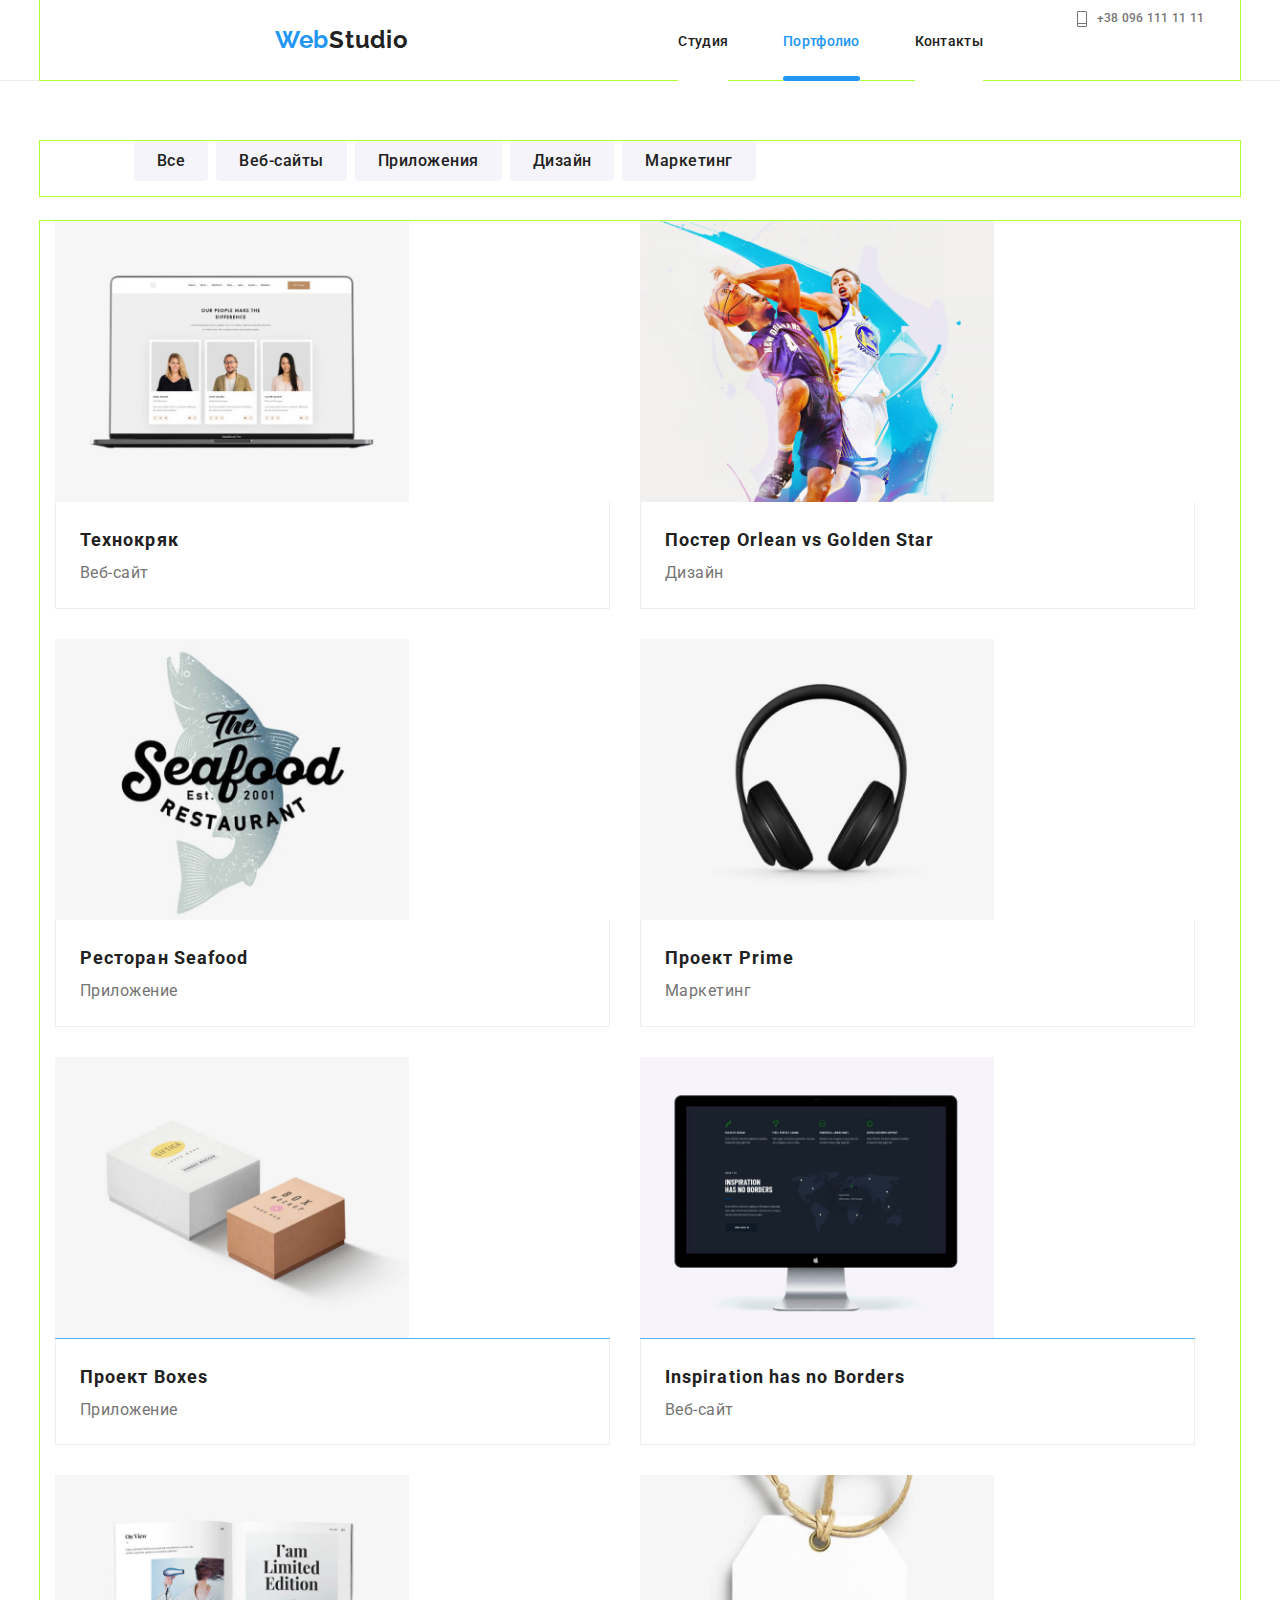
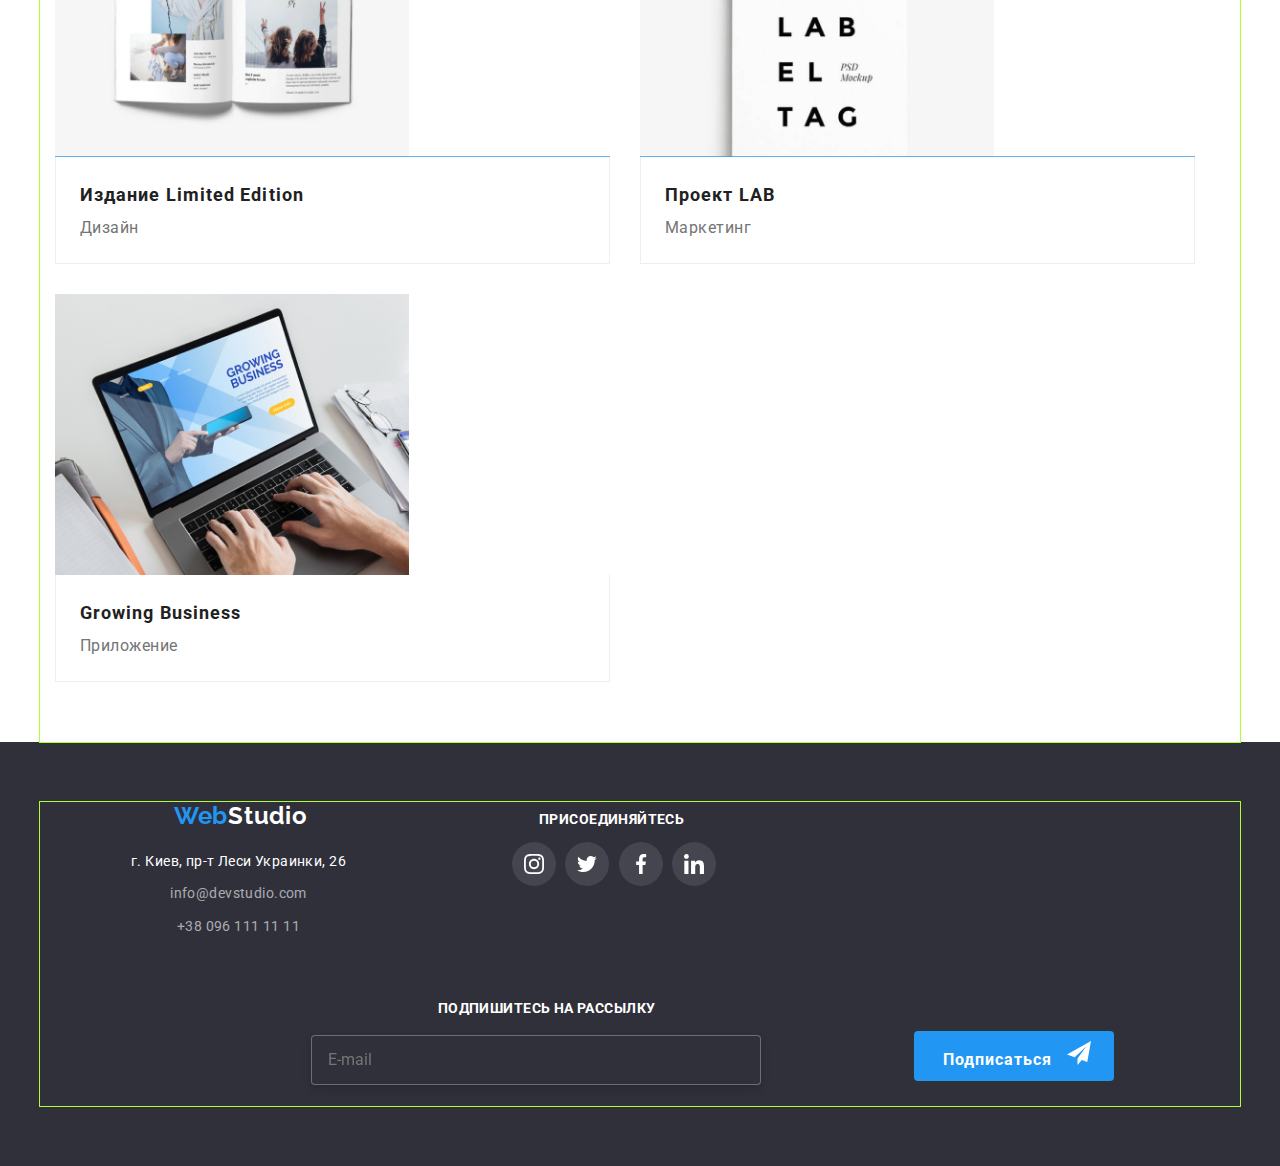
==== commit 40556c37: "mobile and tablet Good" ====
--- a/portfolio.html
+++ b/portfolio.html
@@ -138,7 +138,7 @@
 
                     </div>
                     <div class="sales-unit__contentdiv">
-                        <h2 class="sales-unit__know-how">Постер New Orlean vs Golden Star</h2>
+                        <h2 class="sales-unit__know-how">Постер Orlean vs Golden Star</h2>
                         <p class="sales-unit__instrument-veb">Дизайн</p>
                     </div>
                 </a>
--- a/css/main.min.css
+++ b/css/main.min.css
@@ -1 +1 @@
-h1,h2,h3,h4,p,ul{margin:0px;padding:0px}body{margin:0;color:#757575;font-family:Roboto,sans-serif;background-color:#fff;letter-spacing:.03em}:root{--main-bg-color: #ffffff;--dg-sacond-color: #2f303a;--text-main-color: #757575;--hov-foc-color: #2196f3;--hov-foc-exclusiv: #188ce8;--text-dec-black: #212121;--text-rgb-a: rgba(255, 255, 255, 0.6);--text-bg-dop: #f5f4fa}.container{outline:1px solid #adff2f;margin:0 auto;padding-left:15px;padding-right:15px}@media screen and (min-width: 480px){.container{width:480px}}@media screen and (min-width: 768px){.container{width:768px}}@media screen and (min-width: 1200px){.container{width:1200px}}.header-nav{background-color:var(--main-bg-color);display:-webkit-box;display:-ms-flexbox;display:flex;margin-left:0 auto;-webkit-box-align:center;-ms-flex-align:center;align-items:center;position:relative}@media screen and (min-width: 768px){.header-nav{height:80px;margin-left:auto;margin-right:auto}}.main-nav{color:var(--text-dec-black);display:-webkit-box;display:-ms-flexbox;display:flex;-webkit-box-align:center;-ms-flex-align:center;align-items:center;margin-right:0px}@media screen and (min-width: 768px){.main-nav{background-color:#deb887;display:-webkit-box;display:-ms-flexbox;display:flex;height:80px;margin-left:auto;margin-right:auto}}.mobdiv{border:1px solid transparent;width:480px;height:60px;padding-left:15px;padding-top:15px;margin-left:-15px;margin-right:-15px;display:-webkit-box;display:-ms-flexbox;display:flex;-webkit-box-pack:justify;-ms-flex-pack:justify;justify-content:space-between}@media screen and (min-width: 768px){.mobdiv{background-color:#fff;display:-webkit-box;display:-ms-flexbox;display:flex;width:100%;height:100%;margin:0}}.moddiv_bat{display:-webkit-inline-box;display:-ms-inline-flexbox;display:inline-flex;margin-right:15px;padding:0;background-color:transparent;border:transparent;margin-left:276px;z-index:5}@media screen and (min-width: 767px){.moddiv_bat{display:none}}.mobdiv_icon{width:40px;height:40px}.moddiv_bat .mobdiv_menu{display:none}.moddiv_bat.is-open .mobdiv_menu{display:block}.moddiv_bat.is-open .mobdiv_cros{display:none}.link-studio{display:inline;font-family:Raleway;font-weight:700;font-size:24px;line-height:1.16;letter-spacing:.03em;text-decoration:none;color:var(--text-dec-black);margin-bottom:16px}@media screen and (min-width: 768px){.link-studio{background-color:#fff;margin-top:10px;margin-left:-15px}}.logoone{color:var(--hov-foc-color);font-family:Raleway;font-weight:700;font-size:24px;line-height:1.16;letter-spacing:.03em}.logoand{font-family:Raleway;font-weight:700;font-size:24px;line-height:1.16;letter-spacing:.03em;-webkit-transition:color 250ms cubic-bezier(0.4, 0, 0.2, 1);transition:color 250ms cubic-bezier(0.4, 0, 0.2, 1);-webkit-transition-property:var(--hov-foc-color);transition-property:var(--hov-foc-color)}.logoand:hover{color:var(--hov-foc-color)}.pi{display:none}.pi.is-open{display:-webkit-box;display:-ms-flexbox;display:flex;-webkit-box-orient:vertical;-webkit-box-direction:normal;-ms-flex-direction:column;flex-direction:column;position:absolute;top:0;left:0;width:100%;height:796px;background-color:#fff;padding-top:48px;padding-left:40px;padding-bottom:48px;position:fixed}@media screen and (min-width: 768px){.pi{background-color:#fff;display:block;display:-webkit-box;display:-ms-flexbox;display:flex;height:100%;margin:0}}.navbox{list-style:none;margin-bottom:115px}.navbox.is-open{display:-webkit-box;display:-ms-flexbox;display:flex;padding-top:48px;padding-bottom:40px;-ms-flex-wrap:wrap;flex-wrap:wrap}@media screen and (min-width: 768px){.navbox{background-color:#fff;display:block;display:-webkit-box;display:-ms-flexbox;display:flex;list-style:none;margin-bottom:none}}.span{color:var(--hov-foc-color);font-family:Raleway;font-weight:700;font-size:26px;line-height:1.92;letter-spacing:.03em}.navbox--current::after{content:"";width:100%;height:5px;background-color:var(--hov-foc-color);position:absolute;left:0;bottom:0;border-radius:4px}@media screen and (min-width: 768px){.navbox--current::after{width:100%;left:0;bottom:0;border-radius:4px;position:absolute}}.navbox__link{color:var(--text-dec-black);text-decoration:none;letter-spacing:.02em;display:-webkit-inline-box;display:-ms-inline-flexbox;display:inline-flex;font-weight:500;-webkit-transition:250ms cubic-bezier(0.4, 0, 0.2, 1);transition:250ms cubic-bezier(0.4, 0, 0.2, 1)}@media screen and (min-width: 768px){.navbox__link{font-size:12px;margin:5px;position:relative;padding-bottom:32px;padding-top:28px}}@media screen and (min-width: 768px)and (max-width: 1199px){.comynication{padding:0;margin:0}}.navbox__boxin{background-color:#fff;font-size:40px;margin-bottom:35px}@media screen and (min-width: 768px){.navbox__boxin{font-style:normal;font-weight:500;font-size:14px;line-height:16px;letter-spacing:.02em;margin-left:50px}}.navbox--current{color:var(--hov-foc-color)}.contact{-webkit-box-orient:vertical;-webkit-box-direction:normal;-ms-flex-direction:column;flex-direction:column;list-style:none;font-size:14px;line-height:1.14;display:-webkit-box;display:-ms-flexbox;display:flex}@media screen and (min-width: 768px){.contact{background-color:#fff;display:block;height:100%;margin-left:84px;margin-right:0;padding-top:3px;display:-webkit-box;display:-ms-flexbox;display:flex;-webkit-box-orient:vertical;-webkit-box-direction:reverse;-ms-flex-direction:column-reverse;flex-direction:column-reverse}}.mobset{display:-webkit-box;display:-ms-flexbox;display:flex;list-style:none;font-size:18px;line-height:1.21;letter-spacing:.02em;margin-top:64px}@media screen and (min-width: 767px){.mobset{display:none}}.mobset_li{margin-left:10px;padding-left:10px;border-left:1px solid rgba(33,33,33,.2)}.mobset_li.mobset_li:first-child{border:none;margin-left:0;padding-left:0}.mobset_link{display:-webkit-inline-box;display:-ms-inline-flexbox;display:inline-flex;font-family:Roboto;font-style:normal;font-weight:500;font-size:18px;line-height:22px;letter-spacing:.02em;color:#2196f3}.contact .navbox__link{color:var(--text-main-color);text-decoration:none;list-style:none;display:-webkit-inline-box;display:-ms-inline-flexbox;display:inline-flex;fill:var(--text-main-color)}.contact .contact__linka{font-size:24px;-webkit-box-align:center;-ms-flex-align:center;align-items:center;display:-webkit-box;display:-ms-flexbox;display:flex;font-weight:500;letter-spacing:.02em;margin:16px;margin-left:0}@media screen and (min-width: 768px){.contact .contact__linka{font-weight:500;font-size:12px;line-height:14px;letter-spacing:.02em;color:#757575;margin-top:0}}.contact__linka:last-child{margin-right:0px}.navbox__link:hover,.navbox__link:focus{color:var(--hov-foc-color);fill:var(--hov-foc-color);font-size:40px}@media screen and (min-width: 768px){.navbox__link:hover,.navbox__link:focus{fill:var(--hov-foc-color);font-size:14px}}.contact__linka:hover,.contact__linka:focus{fill:var(--hov-foc-color);font-size:40px}.contact__telsvg{display:none;width:16px;height:12px;margin-right:10px}@media screen and (min-width: 768px){.contact__telsvg{display:block}}.contact__phonesvg{display:none;width:10px;height:16px;margin-right:10px}@media screen and (min-width: 768px){.contact__phonesvg{display:block}}.solutions{background-color:var(--dg-sacond-color);letter-spacing:.06em;max-width:1600px;padding-top:200px;padding-bottom:200px;text-align:center;margin-left:auto;margin-right:auto;background-image:-webkit-gradient(linear, left top, left bottom, from(rgba(47, 48, 58, 0.4)), to(rgba(47, 48, 58, 0.4))),url(../images/Imgfotomain.jpg);background-image:linear-gradient(rgba(47, 48, 58, 0.4), rgba(47, 48, 58, 0.4)),url(../images/Imgfotomain.jpg);background-color:#c4c4c4;background-repeat:no-repeat;background-size:cover;background-position:center}.solution-business{color:var(--main-bg-color);font-family:Roboto;font-weight:900;font-size:26px;line-height:1.61;letter-spacing:.06em;margin:0 auto;text-transform:uppercase}@media screen and (min-width: 768px){.solution-business{font-size:26px}}.ordservis{color:var(--main-bg-color);font-family:inherit;font-weight:700;font-size:16px;line-height:1.87;letter-spacing:.06em;cursor:pointer;background-color:var(--hov-foc-color);border-radius:4px;padding:10px 32px 10px 32px;margin-top:40px;text-align:center;-webkit-transition:color 250ms cubic-bezier(0.4, 0, 0.2, 1);transition:color 250ms cubic-bezier(0.4, 0, 0.2, 1);-webkit-transition-property:var(--hov-foc-color);transition-property:var(--hov-foc-color);border:transparent}.ordservis:hover,.ordservis:focus{background-color:var(--hov-foc-exclusiv)}.backdrop.is-hidden{pointer-events:none;opacity:0}.backdrop{position:fixed;top:0;left:0;width:100%;height:100%;border:2px solid transparent;background-color:rgba(0,0,0,.2)}.modal{position:absolute;top:50%;left:50%;-webkit-transform:translate(-50%, -50%);transform:translate(-50%, -50%);background-color:#fff;border:2px solid transparent;-webkit-transition:-webkit-transform 250ms cubic-bezier(0.4, 0, 0.2, 1);transition:-webkit-transform 250ms cubic-bezier(0.4, 0, 0.2, 1);transition:transform 250ms cubic-bezier(0.4, 0, 0.2, 1);transition:transform 250ms cubic-bezier(0.4, 0, 0.2, 1), -webkit-transform 250ms cubic-bezier(0.4, 0, 0.2, 1);width:450px;height:609px}.formfild__closebat{position:absolute;right:8px;top:8px;width:30px;height:30px;border-radius:50%;border:1px solid rgba(0,0,0,.1);background-color:#fff}.formfild__closebat:hover{fill:var(--hov-foc-color);-webkit-transition:color 250ms cubic-bezier(0.4, 0, 0.2, 1);transition:color 250ms cubic-bezier(0.4, 0, 0.2, 1);-webkit-transition-property:var(--hov-foc-color);transition-property:var(--hov-foc-color)}.formfild__closesvg{width:11px;height:11px}.formfild{border:1px solid transparent;height:auto;margin-left:auto;margin-right:auto;padding:40px}.formfild__form-grup{border:1px solid transparent;display:-webkit-box;display:-ms-flexbox;display:flex;-webkit-box-orient:vertical;-webkit-box-direction:normal;-ms-flex-direction:column;flex-direction:column;-webkit-box-align:start;-ms-flex-align:start;align-items:flex-start;margin-bottom:10px}.formfild__form-grup:first-child{margin-bottom:0px;position:relative}.formfild__form-grup input{height:40px;width:370px;border-radius:4px;background:#fff;border:1px solid rgba(33,33,33,.2);-webkit-box-sizing:border-box;box-sizing:border-box;padding:0;padding-left:30px}.formfild__testone:hover,.formfild__testone:focus{border-color:var(--hov-foc-color);border:1px solid var(--hov-foc-color)}.formfild__form-grup input:hover,.formfild__form-grup input:focus{border-color:var(--hov-foc-color);-webkit-transition:color 250ms cubic-bezier(0.4, 0, 0.2, 1);transition:color 250ms cubic-bezier(0.4, 0, 0.2, 1);-webkit-transition-property:var(--hov-foc-color);transition-property:var(--hov-foc-color)}.formfild__form-grup input:hover+.formfild__fon,.formfild__form-grup input:focus+.formfild__fon{fill:var(--hov-foc-color);border-color:var(--hov-foc-color)}input:not(:-moz-placeholder-shown), input:not(:-moz-placeholder-shown)+.formfild__fon{fill:var(--hov-foc-color);border-color:var(--hov-foc-color)}input:not(:-ms-input-placeholder), input:not(:-ms-input-placeholder)+.formfild__fon{fill:var(--hov-foc-color);border-color:var(--hov-foc-color)}input:not(:placeholder-shown),input:not(:placeholder-shown)+.formfild__fon{fill:var(--hov-foc-color);border-color:var(--hov-foc-color)}textarea:not(:-moz-placeholder-shown){border-color:var(--hov-foc-color)}textarea:not(:-ms-input-placeholder){border-color:var(--hov-foc-color)}textarea:not(:placeholder-shown){border-color:var(--hov-foc-color)}.formfild__form-grup label{margin-bottom:4px;font-size:12px;color:var(--text-main-color);line-height:1.16;font-weight:400;letter-spacing:.01em}.formfild__form-grup .formfild__modform{font-family:Roboto;font-weight:bold;font-size:20px;line-height:23px;text-align:center;letter-spacing:.03em;color:var(--text-dec-black);margin-bottom:12px}.formfild__mail-div{position:relative;display:inline-block}.formfild__fon{position:absolute;width:15px;height:12px;display:inline-block;-webkit-transform:translateX(-356px);transform:translateX(-356px);margin-top:14px}.formfild__form-grup:hover,.formfild__form-grup:focus{-webkit-transition:color 250ms cubic-bezier(0.4, 0, 0.2, 1);transition:color 250ms cubic-bezier(0.4, 0, 0.2, 1);-webkit-transition-property:var(--hov-foc-color);transition-property:var(--hov-foc-color)}textarea{border-radius:4px;width:370px;height:120px;border:1px solid rgba(33,33,33,.2);-webkit-box-sizing:border-box;box-sizing:border-box;resize:none;padding-top:12px;padding-right:16px;padding-bottom:12px;padding-left:16px;font-size:14px;line-height:1.14;letter-spacing:.01em;color:rgba(117,117,117,.5);margin-bottom:10px}textarea:hover,textarea:focus{-webkit-transition:color 250ms cubic-bezier(0.4, 0, 0.2, 1);transition:color 250ms cubic-bezier(0.4, 0, 0.2, 1);-webkit-transition-property:var(--hov-foc-color);transition-property:var(--hov-foc-color);border-color:var(--hov-foc-color);border:1px solid var(--hov-foc-color)}.formfild__form-grup ::-webkit-input-placeholder{font-size:12px;line-height:1.16;letter-spacing:.01em;color:rgba(117,117,117,.5)}.formfild__form-grup ::-moz-placeholder{font-size:12px;line-height:1.16;letter-spacing:.01em;color:rgba(117,117,117,.5)}.formfild__form-grup :-ms-input-placeholder{font-size:12px;line-height:1.16;letter-spacing:.01em;color:rgba(117,117,117,.5)}.formfild__form-grup ::-ms-input-placeholder{font-size:12px;line-height:1.16;letter-spacing:.01em;color:rgba(117,117,117,.5)}.formfild__form-grup ::placeholder{font-size:12px;line-height:1.16;letter-spacing:.01em;color:rgba(117,117,117,.5)}.formfild__task{display:-webkit-box;display:-ms-flexbox;display:flex}.formfild__kvadrat{display:block;width:16px;height:15px;border-radius:4px;border:1px solid var(--text-dec-black);border-color:var(--text-dec-black);display:none}.formfild__chekblue{display:block;width:16px;height:15px;border-radius:4px;border:2px solid var(--text-dec-black);margin-right:2px;margin-left:2px}.formfild__task input:checked+.formfild__chekblue{background-image:url(../images/ichecki.svg);background-size:contain;border:2px solid var(--hov-foc-color);background-color:var(--hov-foc-color)}.formfild__sogltex{font-size:12px;color:var(--text-main-color);line-height:1.16;font-weight:400;letter-spacing:.03em;display:bloc}.formfild__yslovi{color:var(--hov-foc-color)}.formfild__but-send{color:var(--main-bg-color);font-family:inherit;font-weight:700;font-size:16px;line-height:1.87;letter-spacing:.06em;cursor:pointer;background-color:var(--hov-foc-color);border-radius:4px;padding:10px 32px 10px 32px;width:200px;height:50px;text-align:center;-webkit-transition:color 250ms cubic-bezier(0.4, 0, 0.2, 1);transition:color 250ms cubic-bezier(0.4, 0, 0.2, 1);-webkit-transition-property:var(--hov-foc-color);transition-property:var(--hov-foc-color);margin-top:30px;border:transparent}.formfild__but-send:hover,.formfild__but-send:focus{background-color:var(--hov-foc-color);-webkit-transition:color 250ms cubic-bezier(0.4, 0, 0.2, 1);transition:color 250ms cubic-bezier(0.4, 0, 0.2, 1);-webkit-transition-property:var(--hov-foc-color);transition-property:var(--hov-foc-color)}.box-section{background-color:green}.module{padding-top:60px;padding-bottom:60px}@media screen and (min-width: 768px){.module{background-color:pink}}.module__icomfive{border:1px solid gold;background-color:#f5f4fa;height:120px;width:450px;margin-right:auto;margin-left:auto;padding-top:25px;padding-bottom:25px;-webkit-box-align:center;-ms-flex-align:center;align-items:center}.module_svg{width:auto;height:auto}.module__groop-pec{list-style:none;text-align:center;margin-left:auto;margin-right:auto}.module__good-job{color:var(--text-dec-black);font-family:Roboto;font-weight:700;font-size:14px;line-height:1.14;letter-spacing:.03em;text-transform:uppercase}.module__exersise{font-weight:normal;font-size:14px;line-height:1.71;letter-spacing:.03em}.doing{display:none}.partition{background:var(--text-bg-dop);padding-bottom:60px;padding-top:60px}.doing__what-we-are-doing{text-align:center;margin-bottom:30px;font-family:Roboto;font-style:normal;font-weight:bold;font-size:28px;line-height:1.17;letter-spacing:.03em;color:#212121}.partition__together-team{list-style:none;display:-webkit-box;display:-ms-flexbox;display:flex;-webkit-box-orient:vertical;-webkit-box-direction:normal;-ms-flex-direction:column;flex-direction:column}.partition__portfol{margin-right:auto;margin-left:auto;margin-bottom:30px;height:auto;-webkit-box-shadow:0px 1px 3px rgba(0,0,0,.12),0px 1px 1px rgba(0,0,0,.14),0px 2px 1px rgba(0,0,0,.2);box-shadow:0px 1px 3px rgba(0,0,0,.12),0px 1px 1px rgba(0,0,0,.14),0px 2px 1px rgba(0,0,0,.2)}.partition__portfol:last-child{margin-right:0px}.partition__divtext{padding-top:30px;padding-bottom:30px;background-color:#fff;border-radius:0px 0px 4px 4px}.partition__foto-ouer-team{display:-webkit-box;display:-ms-flexbox;display:flex}.partition__foto-port{height:450px}.partition__name{color:var(--text-dec-black);font-family:Roboto;font-weight:500;font-size:16px;line-height:1.18;letter-spacing:.03em;margin-bottom:10px;text-align:center}.partition__prof{font-weight:normal;font-size:16px;line-height:1.18;letter-spacing:.03em;text-align:center;margin-bottom:16px}.partition__icomcparens{display:-webkit-box;display:-ms-flexbox;display:flex;-webkit-box-pack:justify;-ms-flex-pack:justify;justify-content:space-between;list-style:none;width:206px;height:44px;margin-left:auto;margin-right:auto}.partition__icomclas{display:-webkit-inline-box;display:-ms-inline-flexbox;display:inline-flex;border:1px solid transparent;width:44px;height:44px}.partition__icoma{display:-webkit-inline-box;display:-ms-inline-flexbox;display:inline-flex;fill:#afb1b8;border:1px solid transparent;border-radius:50%;width:100%;height:100%;-webkit-box-align:center;-ms-flex-align:center;align-items:center;-webkit-box-pack:center;-ms-flex-pack:center;justify-content:center;-webkit-transition:color 250ms cubic-bezier(0.4, 0, 0.2, 1);transition:color 250ms cubic-bezier(0.4, 0, 0.2, 1);-webkit-transition-property:var(--hov-foc-color);transition-property:var(--hov-foc-color)}.partition__icoma:hover,.partition__icoma:focus{background-color:var(--hov-foc-color);fill:#fff}.partition__icomhover{width:20px;height:20px}.section-klient{padding-top:60px;padding-bottom:40px}.wrapper{font-family:Roboto;display:block;font-weight:bold;font-size:36px;line-height:42px;text-align:center;letter-spacing:.03em;color:#212121;margin-bottom:30px}.division{display:-webkit-box;display:-ms-flexbox;display:flex;-ms-flex-wrap:wrap;flex-wrap:wrap;margin:-15px;-webkit-box-pack:center;-ms-flex-pack:center;justify-content:center}.division__list{width:210px;height:92px;list-style:none;margin-top:15px;margin-left:15px;margin-bottom:15px;margin-right:15px}.division__link{display:-webkit-inline-box;display:-ms-inline-flexbox;display:inline-flex;width:inherit;height:inherit;-webkit-box-pack:center;-ms-flex-pack:center;justify-content:center;-webkit-box-align:center;-ms-flex-align:center;align-items:center;fill:#afb1b8;border:1px solid #afb1b8;border-radius:4px;-webkit-transition:250ms cubic-bezier(0.4, 0, 0.2, 1);transition:250ms cubic-bezier(0.4, 0, 0.2, 1)}.division__link:hover,.division__link:focus{fill:#2196f3;border:1px solid #2196f3}.division__icon{border:1px solid transparent;width:106px;height:60px}footer{background:var(--dg-sacond-color)}.fut-box{padding-top:60px;padding-bottom:60px;width:auto;margin:0px auto}.fut-container{display:-webkit-box;display:-ms-flexbox;display:flex;-ms-flex-wrap:wrap;flex-wrap:wrap;-webkit-box-pack:center;-ms-flex-pack:center;justify-content:center}.footerbox{margin-bottom:60px;margin-left:auto;margin-right:auto}.footerbox__foot-link{text-decoration:none;margin-bottom:20px;display:inline-block;margin-left:43px}.footerbox__foot-logo{color:var(--hov-foc-color);font-family:Raleway;font-weight:bold;font-size:24px;line-height:1.16;letter-spacing:.03em}.footerbox__foot-logoand{color:var(--main-bg-color);font-family:Raleway;font-weight:700;font-size:24px;line-height:1.16;letter-spacing:.03em;-webkit-transition:color 250ms cubic-bezier(0.4, 0, 0.2, 1);transition:color 250ms cubic-bezier(0.4, 0, 0.2, 1);-webkit-transition-property:var(--hov-foc-color);transition-property:var(--hov-foc-color)}.footerbox__foot-logoand:hover,.footerbox__foot-logoand:focus{color:var(--hov-foc-color)}.footerbox__foot-address{color:var(--main-bg-color);font-style:normal;font-size:14px;line-height:1.71;letter-spacing:.03em;margin-bottom:8px}.footerbox__foot-mail-tel{list-style:none;text-align:center}.footerbox__foot-mail-com{color:var(--text-rgb-a);font-size:14px;line-height:1.71;letter-spacing:.03em;text-decoration:none;display:inline-block;margin-bottom:9px;-webkit-transition:color 250ms cubic-bezier(0.4, 0, 0.2, 1);transition:color 250ms cubic-bezier(0.4, 0, 0.2, 1);-webkit-transition-property:var(--hov-foc-color);transition-property:var(--hov-foc-color)}.footerbox__foot-mail-com:hover,.footerbox__foot-mail-com:focus{color:var(--hov-foc-color)}.footerbox__foot-tel-com{color:var(--text-rgb-a);font-size:14px;line-height:1.71;letter-spacing:.03em;text-decoration:none;-webkit-transition:color 250ms cubic-bezier(0.4, 0, 0.2, 1);transition:color 250ms cubic-bezier(0.4, 0, 0.2, 1);-webkit-transition-property:var(--hov-foc-color);transition-property:var(--hov-foc-color)}.footerbox__foot-tel-com:hover,.footerbox__foot-tel-com:focus{color:var(--hov-foc-color)}.blok-connect{border:1px solid transparent;width:206px;height:80px;margin-left:29px;margin-bottom:60px}.blok-connect_connekt{display:inline-block;text-transform:uppercase;font-weight:bold;font-size:14px;line-height:16px;letter-spacing:.03em;text-transform:uppercase;color:#fff;margin-bottom:15px;margin-left:27px}.blok-futcon_connekt{display:inline-block;text-transform:uppercase;font-weight:bold;font-size:14px;line-height:16px;letter-spacing:.03em;text-transform:uppercase;color:#fff;margin-bottom:15px;margin-left:127px}.fut-container{display:-webkit-box;display:-ms-flexbox;display:flex;-webkit-box-align:baseline;-ms-flex-align:baseline;align-items:baseline}.socials{display:-webkit-box;display:-ms-flexbox;display:flex;-webkit-box-pack:justify;-ms-flex-pack:justify;justify-content:space-between}.socials__list-fut-li{width:44px;height:44px;list-style:none}.socials__link-fut-a{display:-webkit-inline-box;display:-ms-inline-flexbox;display:inline-flex;-webkit-box-pack:center;-ms-flex-pack:center;justify-content:center;-webkit-box-align:center;-ms-flex-align:center;align-items:center;border:1px solid transparent;border-radius:50%;fill:#fff;width:100%;height:100%;background-color:rgba(255,255,255,.1);-webkit-transition:color 250ms cubic-bezier(0.4, 0, 0.2, 1);transition:color 250ms cubic-bezier(0.4, 0, 0.2, 1);-webkit-transition-property:var(--hov-foc-color);transition-property:var(--hov-foc-color)}.socials__link-fut-a:hover,.socials__link-fut-a:focus{fill:#fff;background-color:var(--hov-foc-color)}.socials__icon-fut{width:20px;height:20px}.blok-futcon{border:1px solid transparent;width:auto;margin-left:15px}.footer-sect__futimp{height:50px;width:450px;padding-left:16px;padding-top:15px;padding-bottom:15px;background:#2f303a;border:1px solid rgba(255,255,255,.3);-webkit-box-sizing:border-box;box-sizing:border-box;-webkit-filter:drop-shadow(0px 4px 4px rgba(0, 0, 0, 0.15));filter:drop-shadow(0px 4px 4px rgba(0, 0, 0, 0.15));border-radius:4px;margin-right:12px;color:var(--text-bg-dop);margin-bottom:20px}.footer-sect__but-futsend{color:var(--main-bg-color);font-family:inherit;font-weight:700;font-size:16px;line-height:1.87;letter-spacing:.06em;cursor:pointer;background-color:var(--hov-foc-color);border-radius:4px;padding-top:10px;padding-bottom:10px;padding-right:0px;border:transparent;width:200px;height:50px;text-align:center;-webkit-transition:color 250ms cubic-bezier(0.4, 0, 0.2, 1);transition:color 250ms cubic-bezier(0.4, 0, 0.2, 1);-webkit-transition-property:var(--hov-foc-color);transition-property:var(--hov-foc-color);margin-left:137px}.footer-sect__svg-flight{width:24px;height:24px;margin-left:10px;fill:var(--text-bg-dop)}.ouer-work{padding-top:100px;margin:0px}.section-but{padding-bottom:0;border-top:1px solid #ececec;padding-top:60px;padding-bottom:40px}.pushbutton{list-style:none;display:-webkit-box;display:-ms-flexbox;display:flex;-ms-flex-wrap:wrap;flex-wrap:wrap}.pushbutton__butli{margin-right:8px;margin-bottom:15px}.pushbutton__mar{margin-right:0px}.pushbutton__but{color:var(--text-dec-black);font-family:inherit;font-weight:500;font-size:16px;line-height:1.62;letter-spacing:.03em;cursor:pointer;background-color:var(--text-bg-dop);border-radius:4px;border:1px solid transparent;padding-top:6px;padding-right:22px;padding-bottom:6px;padding-left:22px;-webkit-transition:color 250ms cubic-bezier(0.4, 0, 0.2, 1);transition:color 250ms cubic-bezier(0.4, 0, 0.2, 1);-webkit-transition-property:var(--hov-foc-color);transition-property:var(--hov-foc-color)}.pushbutton__but:hover,.pushbutton__but:focus{color:var(--main-bg-color);background-color:var(--hov-foc-color);-webkit-box-shadow:0px 1px 1px rgba(0,0,0,.12),0px 4px 4px rgba(0,0,0,.06),1px 4px 6px rgba(0,0,0,.16);box-shadow:0px 1px 1px rgba(0,0,0,.12),0px 4px 4px rgba(0,0,0,.06),1px 4px 6px rgba(0,0,0,.16)}.sales-unit{padding-bottom:30px;list-style:none}.sales-unit__list{margin-bottom:30px}.sales-unit__link{text-decoration:none;-webkit-transition:color 250ms cubic-bezier(0.4, 0, 0.2, 1);transition:color 250ms cubic-bezier(0.4, 0, 0.2, 1);-webkit-transition-property:var(--hov-foc-color);transition-property:var(--hov-foc-color)}.sales-unit__link:hover{-webkit-box-shadow:0px 1px 3px rgba(0,0,0,.12),0px 1px 1px rgba(0,0,0,.14),0px 2px 1px rgba(0,0,0,.2);box-shadow:0px 1px 3px rgba(0,0,0,.12),0px 1px 1px rgba(0,0,0,.14),0px 2px 1px rgba(0,0,0,.2)}.sales-unit__inner{display:block;max-width:100%;margin-bottom:0px;position:relative;overflow:hidden}.sales-unit__overlay{display:inline-block;content:"";position:absolute;-webkit-transform:translateY(100%);transform:translateY(100%);-webkit-transition:-webkit-transform 250ms cubic-bezier(0.4, 0, 0.2, 1);transition:-webkit-transform 250ms cubic-bezier(0.4, 0, 0.2, 1);transition:transform 250ms cubic-bezier(0.4, 0, 0.2, 1);transition:transform 250ms cubic-bezier(0.4, 0, 0.2, 1), -webkit-transform 250ms cubic-bezier(0.4, 0, 0.2, 1);top:0;left:0;width:100%;height:100%;color:#fff;background-color:var(--hov-foc-color);padding-top:63px;padding-bottom:63px;padding-left:24px;padding-right:24px}.sales-unit__link:hover .sales-unit__overlay{-webkit-transform:translateY(0);transform:translateY(0)}.sales-unit__textloren{font-family:Roboto;font-style:normal;font-weight:normal;font-size:18px;line-height:1.6;letter-spacing:.03em;color:#fff}img{display:block;width:100%}.sales-unit__foto-a{margin-bottom:0px;display:block}.sales-unit__contentdiv{padding-top:20px;padding-right:24px;padding-left:24px;padding-bottom:20px;border-bottom:1px solid #eee;border-left:1px solid #eee;border-right:1px solid #eee}.sales-unit__know-how{color:var(--text-dec-black);font-weight:700;font-size:18px;line-height:2;letter-spacing:.06em;margin-bottom:4px;display:inline}.sales-unit__instrument-veb{color:var(--text-main-color);font-size:16px;line-height:1.87;letter-spacing:.03em}/*# sourceMappingURL=main.min.css.map */+h1,h2,h3,h4,p,ul{margin:0px;padding:0px}body{margin:0;color:#757575;font-family:Roboto,sans-serif;background-color:#fff;letter-spacing:.03em}:root{--main-bg-color: #ffffff;--dg-sacond-color: #2f303a;--text-main-color: #757575;--hov-foc-color: #2196f3;--hov-foc-exclusiv: #188ce8;--text-dec-black: #212121;--text-rgb-a: rgba(255, 255, 255, 0.6);--text-bg-dop: #f5f4fa}.container{outline:1px solid #adff2f;margin:0 auto;padding-left:15px;padding-right:15px}@media screen and (min-width: 480px){.container{width:480px}}@media screen and (min-width: 768px){.container{width:768px}}@media screen and (min-width: 1200px){.container{width:1200px}}.header-nav{background-color:var(--main-bg-color);display:-webkit-box;display:-ms-flexbox;display:flex;margin-left:0 auto;-webkit-box-align:center;-ms-flex-align:center;align-items:center;position:relative}@media screen and (min-width: 768px){.header-nav{height:80px;margin-left:auto;margin-right:auto}}.main-nav{color:var(--text-dec-black);display:-webkit-box;display:-ms-flexbox;display:flex;-webkit-box-align:center;-ms-flex-align:center;align-items:center;margin-right:0px}@media screen and (min-width: 768px){.main-nav{background-color:#deb887;display:-webkit-box;display:-ms-flexbox;display:flex;height:80px;margin-left:auto;margin-right:auto}}.mobdiv{border:1px solid transparent;width:480px;height:60px;padding-left:15px;padding-top:15px;margin-left:-15px;margin-right:-15px;display:-webkit-box;display:-ms-flexbox;display:flex;-webkit-box-pack:justify;-ms-flex-pack:justify;justify-content:space-between}@media screen and (min-width: 768px){.mobdiv{background-color:#fff;display:-webkit-box;display:-ms-flexbox;display:flex;width:100%;height:100%;margin:0}}.moddiv_bat{display:-webkit-inline-box;display:-ms-inline-flexbox;display:inline-flex;margin-right:15px;padding:0;background-color:transparent;border:transparent;margin-left:276px;z-index:5}@media screen and (min-width: 767px){.moddiv_bat{display:none}}.mobdiv_icon{width:40px;height:40px}.moddiv_bat .mobdiv_menu{display:none}.moddiv_bat.is-open .mobdiv_menu{display:block}.moddiv_bat.is-open .mobdiv_cros{display:none}.link-studio{display:inline;font-family:Raleway;font-weight:700;font-size:24px;line-height:1.16;letter-spacing:.03em;text-decoration:none;color:var(--text-dec-black);margin-bottom:16px}@media screen and (min-width: 768px){.link-studio{background-color:#fff;margin-top:10px;margin-left:-15px}}.logoone{color:var(--hov-foc-color);font-family:Raleway;font-weight:700;font-size:24px;line-height:1.16;letter-spacing:.03em}.logoand{font-family:Raleway;font-weight:700;font-size:24px;line-height:1.16;letter-spacing:.03em;-webkit-transition:color 250ms cubic-bezier(0.4, 0, 0.2, 1);transition:color 250ms cubic-bezier(0.4, 0, 0.2, 1);-webkit-transition-property:var(--hov-foc-color);transition-property:var(--hov-foc-color)}.logoand:hover{color:var(--hov-foc-color)}.pi{display:none}.pi.is-open{display:-webkit-box;display:-ms-flexbox;display:flex;-webkit-box-orient:vertical;-webkit-box-direction:normal;-ms-flex-direction:column;flex-direction:column;position:absolute;top:0;left:0;width:100%;height:796px;background-color:#fff;padding-top:48px;padding-left:40px;padding-bottom:48px;position:fixed}@media screen and (min-width: 768px){.pi{background-color:#fff;display:block;display:-webkit-box;display:-ms-flexbox;display:flex;height:100%;margin:0}}.navbox{list-style:none;margin-bottom:115px}.navbox.is-open{display:-webkit-box;display:-ms-flexbox;display:flex;padding-top:48px;padding-bottom:40px;-ms-flex-wrap:wrap;flex-wrap:wrap}@media screen and (min-width: 768px){.navbox{background-color:#fff;display:block;display:-webkit-box;display:-ms-flexbox;display:flex;list-style:none;margin-bottom:none}}.span{color:var(--hov-foc-color);font-family:Raleway;font-weight:700;font-size:26px;line-height:1.92;letter-spacing:.03em}.navbox--current::after{content:"";width:100%;height:5px;background-color:var(--hov-foc-color);position:absolute;left:0;bottom:0;border-radius:4px}@media screen and (min-width: 768px){.navbox--current::after{width:100%;left:0;bottom:0;border-radius:4px;position:absolute}}.navbox__link{color:var(--text-dec-black);text-decoration:none;letter-spacing:.02em;display:-webkit-inline-box;display:-ms-inline-flexbox;display:inline-flex;font-weight:500;-webkit-transition:250ms cubic-bezier(0.4, 0, 0.2, 1);transition:250ms cubic-bezier(0.4, 0, 0.2, 1)}@media screen and (min-width: 768px){.navbox__link{font-size:12px;margin:5px;position:relative;padding-bottom:32px;padding-top:28px}}@media screen and (min-width: 768px)and (max-width: 1199px){.comynication{padding:0;margin:0}}.navbox__boxin{background-color:#fff;font-size:40px;margin-bottom:35px}@media screen and (min-width: 768px){.navbox__boxin{font-style:normal;font-weight:500;font-size:14px;line-height:16px;letter-spacing:.02em;margin-left:50px}}.navbox--current{color:var(--hov-foc-color)}.contact{-webkit-box-orient:vertical;-webkit-box-direction:normal;-ms-flex-direction:column;flex-direction:column;list-style:none;font-size:14px;line-height:1.14;display:-webkit-box;display:-ms-flexbox;display:flex}@media screen and (min-width: 768px){.contact{background-color:#fff;display:block;height:100%;margin-left:84px;margin-right:0;padding-top:3px;display:-webkit-box;display:-ms-flexbox;display:flex;-webkit-box-orient:vertical;-webkit-box-direction:reverse;-ms-flex-direction:column-reverse;flex-direction:column-reverse}}.mobset{display:-webkit-box;display:-ms-flexbox;display:flex;list-style:none;font-size:18px;line-height:1.21;letter-spacing:.02em;margin-top:64px}@media screen and (min-width: 767px){.mobset{display:none}}.mobset_li{margin-left:10px;padding-left:10px;border-left:1px solid rgba(33,33,33,.2)}.mobset_li.mobset_li:first-child{border:none;margin-left:0;padding-left:0}.mobset_link{display:-webkit-inline-box;display:-ms-inline-flexbox;display:inline-flex;font-family:Roboto;font-style:normal;font-weight:500;font-size:18px;line-height:22px;letter-spacing:.02em;color:#2196f3}.contact .navbox__link{color:var(--text-main-color);text-decoration:none;list-style:none;display:-webkit-inline-box;display:-ms-inline-flexbox;display:inline-flex;fill:var(--text-main-color)}.contact .contact__linka{font-size:24px;-webkit-box-align:center;-ms-flex-align:center;align-items:center;display:-webkit-box;display:-ms-flexbox;display:flex;font-weight:500;letter-spacing:.02em;margin:16px;margin-left:0}@media screen and (min-width: 768px){.contact .contact__linka{font-weight:500;font-size:12px;line-height:14px;letter-spacing:.02em;color:#757575;margin-top:0}}.contact__linka:last-child{margin-right:0px}.navbox__link:hover,.navbox__link:focus{color:var(--hov-foc-color);fill:var(--hov-foc-color);font-size:40px}@media screen and (min-width: 768px){.navbox__link:hover,.navbox__link:focus{fill:var(--hov-foc-color);font-size:14px}}.contact__linka:hover,.contact__linka:focus{fill:var(--hov-foc-color);font-size:40px}.contact__telsvg{display:none;width:16px;height:12px;margin-right:10px}@media screen and (min-width: 768px){.contact__telsvg{display:block}}.contact__phonesvg{display:none;width:10px;height:16px;margin-right:10px}@media screen and (min-width: 768px){.contact__phonesvg{display:block}}.solutions{background-color:var(--dg-sacond-color);letter-spacing:.06em;max-width:1600px;padding-top:200px;padding-bottom:200px;text-align:center;margin-left:auto;margin-right:auto;background-image:-webkit-gradient(linear, left top, left bottom, from(rgba(47, 48, 58, 0.4)), to(rgba(47, 48, 58, 0.4))),url(../images/Imgfotomain.jpg);background-image:linear-gradient(rgba(47, 48, 58, 0.4), rgba(47, 48, 58, 0.4)),url(../images/Imgfotomain.jpg);background-color:#c4c4c4;background-repeat:no-repeat;background-size:cover;background-position:center}.solution-business{color:var(--main-bg-color);font-family:Roboto;font-weight:900;font-size:26px;line-height:1.61;letter-spacing:.06em;margin:0 auto;text-transform:uppercase}@media screen and (min-width: 768px){.solution-business{font-size:26px;max-width:360px}}.ordservis{color:var(--main-bg-color);font-family:inherit;font-weight:700;font-size:16px;line-height:1.87;letter-spacing:.06em;cursor:pointer;background-color:var(--hov-foc-color);border-radius:4px;padding:10px 32px 10px 32px;margin-top:40px;text-align:center;-webkit-transition:color 250ms cubic-bezier(0.4, 0, 0.2, 1);transition:color 250ms cubic-bezier(0.4, 0, 0.2, 1);-webkit-transition-property:var(--hov-foc-color);transition-property:var(--hov-foc-color);border:transparent}.ordservis:hover,.ordservis:focus{background-color:var(--hov-foc-exclusiv)}.backdrop.is-hidden{pointer-events:none;opacity:0}.backdrop{position:fixed;top:0;left:0;width:100%;height:100%;border:2px solid transparent;background-color:rgba(0,0,0,.2)}.modal{position:absolute;top:50%;left:50%;-webkit-transform:translate(-50%, -50%);transform:translate(-50%, -50%);background-color:#fff;border:2px solid transparent;-webkit-transition:-webkit-transform 250ms cubic-bezier(0.4, 0, 0.2, 1);transition:-webkit-transform 250ms cubic-bezier(0.4, 0, 0.2, 1);transition:transform 250ms cubic-bezier(0.4, 0, 0.2, 1);transition:transform 250ms cubic-bezier(0.4, 0, 0.2, 1), -webkit-transform 250ms cubic-bezier(0.4, 0, 0.2, 1);width:450px;height:609px}.formfild__closebat{position:absolute;right:8px;top:8px;width:30px;height:30px;border-radius:50%;border:1px solid rgba(0,0,0,.1);background-color:#fff}.formfild__closebat:hover{fill:var(--hov-foc-color);-webkit-transition:color 250ms cubic-bezier(0.4, 0, 0.2, 1);transition:color 250ms cubic-bezier(0.4, 0, 0.2, 1);-webkit-transition-property:var(--hov-foc-color);transition-property:var(--hov-foc-color)}.formfild__closesvg{width:11px;height:11px}.formfild{border:1px solid transparent;height:auto;margin-left:auto;margin-right:auto;padding:40px}.formfild__form-grup{border:1px solid transparent;display:-webkit-box;display:-ms-flexbox;display:flex;-webkit-box-orient:vertical;-webkit-box-direction:normal;-ms-flex-direction:column;flex-direction:column;-webkit-box-align:start;-ms-flex-align:start;align-items:flex-start;margin-bottom:10px}.formfild__form-grup:first-child{margin-bottom:0px;position:relative}.formfild__form-grup input{height:40px;width:370px;border-radius:4px;background:#fff;border:1px solid rgba(33,33,33,.2);-webkit-box-sizing:border-box;box-sizing:border-box;padding:0;padding-left:30px}.formfild__testone:hover,.formfild__testone:focus{border-color:var(--hov-foc-color);border:1px solid var(--hov-foc-color)}.formfild__form-grup input:hover,.formfild__form-grup input:focus{border-color:var(--hov-foc-color);-webkit-transition:color 250ms cubic-bezier(0.4, 0, 0.2, 1);transition:color 250ms cubic-bezier(0.4, 0, 0.2, 1);-webkit-transition-property:var(--hov-foc-color);transition-property:var(--hov-foc-color)}.formfild__form-grup input:hover+.formfild__fon,.formfild__form-grup input:focus+.formfild__fon{fill:var(--hov-foc-color);border-color:var(--hov-foc-color)}input:not(:-moz-placeholder-shown), input:not(:-moz-placeholder-shown)+.formfild__fon{fill:var(--hov-foc-color);border-color:var(--hov-foc-color)}input:not(:-ms-input-placeholder), input:not(:-ms-input-placeholder)+.formfild__fon{fill:var(--hov-foc-color);border-color:var(--hov-foc-color)}input:not(:placeholder-shown),input:not(:placeholder-shown)+.formfild__fon{fill:var(--hov-foc-color);border-color:var(--hov-foc-color)}textarea:not(:-moz-placeholder-shown){border-color:var(--hov-foc-color)}textarea:not(:-ms-input-placeholder){border-color:var(--hov-foc-color)}textarea:not(:placeholder-shown){border-color:var(--hov-foc-color)}.formfild__form-grup label{margin-bottom:4px;font-size:12px;color:var(--text-main-color);line-height:1.16;font-weight:400;letter-spacing:.01em}.formfild__form-grup .formfild__modform{font-family:Roboto;font-weight:bold;font-size:20px;line-height:23px;text-align:center;letter-spacing:.03em;color:var(--text-dec-black);margin-bottom:12px}.formfild__mail-div{position:relative;display:inline-block}.formfild__fon{position:absolute;width:15px;height:12px;display:inline-block;-webkit-transform:translateX(-356px);transform:translateX(-356px);margin-top:14px}.formfild__form-grup:hover,.formfild__form-grup:focus{-webkit-transition:color 250ms cubic-bezier(0.4, 0, 0.2, 1);transition:color 250ms cubic-bezier(0.4, 0, 0.2, 1);-webkit-transition-property:var(--hov-foc-color);transition-property:var(--hov-foc-color)}textarea{border-radius:4px;width:370px;height:120px;border:1px solid rgba(33,33,33,.2);-webkit-box-sizing:border-box;box-sizing:border-box;resize:none;padding-top:12px;padding-right:16px;padding-bottom:12px;padding-left:16px;font-size:14px;line-height:1.14;letter-spacing:.01em;color:rgba(117,117,117,.5);margin-bottom:10px}textarea:hover,textarea:focus{-webkit-transition:color 250ms cubic-bezier(0.4, 0, 0.2, 1);transition:color 250ms cubic-bezier(0.4, 0, 0.2, 1);-webkit-transition-property:var(--hov-foc-color);transition-property:var(--hov-foc-color);border-color:var(--hov-foc-color);border:1px solid var(--hov-foc-color)}.formfild__form-grup ::-webkit-input-placeholder{font-size:12px;line-height:1.16;letter-spacing:.01em;color:rgba(117,117,117,.5)}.formfild__form-grup ::-moz-placeholder{font-size:12px;line-height:1.16;letter-spacing:.01em;color:rgba(117,117,117,.5)}.formfild__form-grup :-ms-input-placeholder{font-size:12px;line-height:1.16;letter-spacing:.01em;color:rgba(117,117,117,.5)}.formfild__form-grup ::-ms-input-placeholder{font-size:12px;line-height:1.16;letter-spacing:.01em;color:rgba(117,117,117,.5)}.formfild__form-grup ::placeholder{font-size:12px;line-height:1.16;letter-spacing:.01em;color:rgba(117,117,117,.5)}.formfild__task{display:-webkit-box;display:-ms-flexbox;display:flex}.formfild__kvadrat{display:block;width:16px;height:15px;border-radius:4px;border:1px solid var(--text-dec-black);border-color:var(--text-dec-black);display:none}.formfild__chekblue{display:block;width:16px;height:15px;border-radius:4px;border:2px solid var(--text-dec-black);margin-right:2px;margin-left:2px}.formfild__task input:checked+.formfild__chekblue{background-image:url(../images/ichecki.svg);background-size:contain;border:2px solid var(--hov-foc-color);background-color:var(--hov-foc-color)}.formfild__sogltex{font-size:12px;color:var(--text-main-color);line-height:1.16;font-weight:400;letter-spacing:.03em;display:bloc}.formfild__yslovi{color:var(--hov-foc-color)}.formfild__but-send{color:var(--main-bg-color);font-family:inherit;font-weight:700;font-size:16px;line-height:1.87;letter-spacing:.06em;cursor:pointer;background-color:var(--hov-foc-color);border-radius:4px;padding:10px 32px 10px 32px;width:200px;height:50px;text-align:center;-webkit-transition:color 250ms cubic-bezier(0.4, 0, 0.2, 1);transition:color 250ms cubic-bezier(0.4, 0, 0.2, 1);-webkit-transition-property:var(--hov-foc-color);transition-property:var(--hov-foc-color);margin-top:30px;border:transparent}.formfild__but-send:hover,.formfild__but-send:focus{background-color:var(--hov-foc-color);-webkit-transition:color 250ms cubic-bezier(0.4, 0, 0.2, 1);transition:color 250ms cubic-bezier(0.4, 0, 0.2, 1);-webkit-transition-property:var(--hov-foc-color);transition-property:var(--hov-foc-color)}.box-section{background-color:#fff}.module{padding-top:60px;padding-bottom:60px}@media screen and (min-width: 768px){.module{background-color:#fff;padding-top:60px;padding-bottom:60px;display:-webkit-box;display:-ms-flexbox;display:flex;-webkit-box-pack:justify;-ms-flex-pack:justify;justify-content:space-between;-ms-flex-wrap:wrap;flex-wrap:wrap;max-width:768px;margin:0 auto;grid-gap:30px}}.module__groop-pec{list-style:none;text-align:center;margin-left:auto;margin-right:auto}@media screen and (min-width: 768px){.module__groop-pec{margin:0;padding:0;-webkit-box-flex:0;-ms-flex:0 1 100%;flex:0 1 100%;-ms-flex:0 1 calc(100% / 4 - 0px);flex:0 1 calc(100% / 4 - 0px)}}.module__groop-pec:first-child{margin-left:0px}@media screen and (min-width: 768px){.module__groop-pec:first-child{margin-left:0}}.module__icomfive{border:1px solid transparent;background-color:#f5f4fa;height:120px;width:450px;margin-right:auto;margin-left:auto;padding-top:25px;padding-bottom:25px;-webkit-box-align:center;-ms-flex-align:center;align-items:center}@media screen and (min-width: 768px){.module__icomfive{width:354px}}.module_svg{width:auto;height:auto}.module__good-job{color:var(--text-dec-black);font-family:Roboto;font-weight:700;font-size:14px;line-height:1.14;letter-spacing:.03em;text-transform:uppercase}.module__exersise{font-weight:normal;font-size:14px;line-height:1.71;letter-spacing:.03em}.doing{display:none}.partition{background:var(--text-bg-dop);padding-bottom:60px;padding-top:60px}.doing__what-we-are-doing{text-align:center;margin-bottom:30px;font-family:Roboto;font-style:normal;font-weight:bold;font-size:28px;line-height:1.17;letter-spacing:.03em;color:#212121}.partition__together-team{list-style:none}@media screen and (min-width: 480px)and (max-width: 767px){.partition__together-team{list-style:none;display:-webkit-box;display:-ms-flexbox;display:flex;-webkit-box-orient:vertical;-webkit-box-direction:normal;-ms-flex-direction:column;flex-direction:column}}@media screen and (min-width: 768px){.partition__together-team{display:-webkit-box;display:-ms-flexbox;display:flex;-ms-flex-wrap:wrap;flex-wrap:wrap;margin:0;padding:0;gap:30px}}.partition__portfol{margin-right:auto;margin-left:auto;margin-bottom:30px;height:auto;-webkit-box-shadow:0px 1px 3px rgba(0,0,0,.12),0px 1px 1px rgba(0,0,0,.14),0px 2px 1px rgba(0,0,0,.2);box-shadow:0px 1px 3px rgba(0,0,0,.12),0px 1px 1px rgba(0,0,0,.14),0px 2px 1px rgba(0,0,0,.2)}@media screen and (min-width: 768px){.partition__portfol{margin:0;-ms-flex-preferred-size:calc(100% / 2 - 15px);flex-basis:calc(100% / 2 - 15px)}}.partition__portfol:last-child{margin-right:0px}@media screen and (min-width: 768px){.partition__portfol:last-child{margin:0;-ms-flex-preferred-size:calc(100% / 2 - 15px);flex-basis:calc(100% / 2 - 15px)}}.partition__divtext{padding-top:30px;padding-bottom:30px;background-color:#fff;border-radius:0px 0px 4px 4px}.partition__foto-ouer-team{display:-webkit-box;display:-ms-flexbox;display:flex}.partition__foto-port{height:450px}@media screen and (min-width: 768px){.partition__foto-port{width:100%;height:auto}}.partition__name{color:var(--text-dec-black);font-family:Roboto;font-weight:500;font-size:16px;line-height:1.18;letter-spacing:.03em;margin-bottom:10px;text-align:center}.partition__prof{font-weight:normal;font-size:16px;line-height:1.18;letter-spacing:.03em;text-align:center;margin-bottom:16px}.partition__icomcparens{display:-webkit-box;display:-ms-flexbox;display:flex;-webkit-box-pack:justify;-ms-flex-pack:justify;justify-content:space-between;list-style:none;width:206px;height:44px;margin-left:auto;margin-right:auto}.partition__icomclas{display:-webkit-inline-box;display:-ms-inline-flexbox;display:inline-flex;border:1px solid transparent;width:44px;height:44px}.partition__icoma{display:-webkit-inline-box;display:-ms-inline-flexbox;display:inline-flex;fill:#afb1b8;border:1px solid transparent;border-radius:50%;width:100%;height:100%;-webkit-box-align:center;-ms-flex-align:center;align-items:center;-webkit-box-pack:center;-ms-flex-pack:center;justify-content:center;-webkit-transition:color 250ms cubic-bezier(0.4, 0, 0.2, 1);transition:color 250ms cubic-bezier(0.4, 0, 0.2, 1);-webkit-transition-property:var(--hov-foc-color);transition-property:var(--hov-foc-color)}.partition__icoma:hover,.partition__icoma:focus{background-color:var(--hov-foc-color);fill:#fff}.partition__icomhover{width:20px;height:20px}.section-klient{padding-top:60px;padding-bottom:40px}@media screen and (min-width: 768px){.section-klient{padding-bottom:60px}}.wrapper{font-family:Roboto;display:block;font-weight:bold;font-size:36px;line-height:42px;text-align:center;letter-spacing:.03em;color:#212121;margin-bottom:30px}@media screen and (min-width: 768px){.wrapper{font-size:28px}}.division{display:-webkit-box;display:-ms-flexbox;display:flex;-ms-flex-wrap:wrap;flex-wrap:wrap;margin:-15px;-webkit-box-pack:center;-ms-flex-pack:center;justify-content:center}@media screen and (min-width: 768px){.division{margin:0;gap:30px}}.division__list{width:210px;height:92px;list-style:none;margin-top:15px;margin-left:15px;margin-bottom:15px;margin-right:15px}@media screen and (min-width: 768px){.division__list{width:226px;margin:0;padding:0}}.division__link{display:-webkit-inline-box;display:-ms-inline-flexbox;display:inline-flex;width:inherit;height:inherit;-webkit-box-pack:center;-ms-flex-pack:center;justify-content:center;-webkit-box-align:center;-ms-flex-align:center;align-items:center;fill:#afb1b8;border:1px solid #afb1b8;border-radius:4px;-webkit-transition:250ms cubic-bezier(0.4, 0, 0.2, 1);transition:250ms cubic-bezier(0.4, 0, 0.2, 1)}.division__link:hover,.division__link:focus{fill:#2196f3;border:1px solid #2196f3}.division__icon{border:1px solid transparent;width:106px;height:60px}footer{background:var(--dg-sacond-color)}.fut-box{padding-top:60px;padding-bottom:60px;width:auto;margin:0px auto}.fut-container{display:-webkit-box;display:-ms-flexbox;display:flex;-ms-flex-wrap:wrap;flex-wrap:wrap;-webkit-box-pack:center;-ms-flex-pack:center;justify-content:center}.footerbox{margin-bottom:60px;margin-left:auto;margin-right:auto}@media screen and (min-width: 768px){.footerbox{margin-left:76px;margin-right:165px}}.footerbox__foot-link{text-decoration:none;margin-bottom:20px;display:inline-block;margin-left:43px}.footerbox__foot-logo{color:var(--hov-foc-color);font-family:Raleway;font-weight:bold;font-size:24px;line-height:1.16;letter-spacing:.03em}.footerbox__foot-logoand{color:var(--main-bg-color);font-family:Raleway;font-weight:700;font-size:24px;line-height:1.16;letter-spacing:.03em;-webkit-transition:color 250ms cubic-bezier(0.4, 0, 0.2, 1);transition:color 250ms cubic-bezier(0.4, 0, 0.2, 1);-webkit-transition-property:var(--hov-foc-color);transition-property:var(--hov-foc-color)}.footerbox__foot-logoand:hover,.footerbox__foot-logoand:focus{color:var(--hov-foc-color)}.footerbox__foot-address{color:var(--main-bg-color);font-style:normal;font-size:14px;line-height:1.71;letter-spacing:.03em;margin-bottom:8px}.footerbox__foot-mail-tel{list-style:none;text-align:center}.footerbox__foot-mail-com{color:var(--text-rgb-a);font-size:14px;line-height:1.71;letter-spacing:.03em;text-decoration:none;display:inline-block;margin-bottom:9px;-webkit-transition:color 250ms cubic-bezier(0.4, 0, 0.2, 1);transition:color 250ms cubic-bezier(0.4, 0, 0.2, 1);-webkit-transition-property:var(--hov-foc-color);transition-property:var(--hov-foc-color)}.footerbox__foot-mail-com:hover,.footerbox__foot-mail-com:focus{color:var(--hov-foc-color)}.footerbox__foot-tel-com{color:var(--text-rgb-a);font-size:14px;line-height:1.71;letter-spacing:.03em;text-decoration:none;-webkit-transition:color 250ms cubic-bezier(0.4, 0, 0.2, 1);transition:color 250ms cubic-bezier(0.4, 0, 0.2, 1);-webkit-transition-property:var(--hov-foc-color);transition-property:var(--hov-foc-color)}.footerbox__foot-tel-com:hover,.footerbox__foot-tel-com:focus{color:var(--hov-foc-color)}.blok-connect{border:1px solid transparent;width:206px;height:80px;margin-left:29px;margin-bottom:60px}@media screen and (min-width: 768px){.blok-connect{margin-left:0;margin-right:auto}}.blok-connect_connekt{display:inline-block;text-transform:uppercase;font-weight:bold;font-size:14px;line-height:16px;letter-spacing:.03em;text-transform:uppercase;color:#fff;margin-bottom:15px;margin-left:27px}.blok-futcon_connekt{display:inline-block;text-transform:uppercase;font-weight:bold;font-size:14px;line-height:16px;letter-spacing:.03em;text-transform:uppercase;color:#fff;margin-bottom:15px;margin-left:127px}.fut-container{display:-webkit-box;display:-ms-flexbox;display:flex;-webkit-box-align:baseline;-ms-flex-align:baseline;align-items:baseline}.socials{display:-webkit-box;display:-ms-flexbox;display:flex;-webkit-box-pack:justify;-ms-flex-pack:justify;justify-content:space-between}.socials__list-fut-li{width:44px;height:44px;list-style:none}.socials__link-fut-a{display:-webkit-inline-box;display:-ms-inline-flexbox;display:inline-flex;-webkit-box-pack:center;-ms-flex-pack:center;justify-content:center;-webkit-box-align:center;-ms-flex-align:center;align-items:center;border:1px solid transparent;border-radius:50%;fill:#fff;width:100%;height:100%;background-color:rgba(255,255,255,.1);-webkit-transition:color 250ms cubic-bezier(0.4, 0, 0.2, 1);transition:color 250ms cubic-bezier(0.4, 0, 0.2, 1);-webkit-transition-property:var(--hov-foc-color);transition-property:var(--hov-foc-color)}.socials__link-fut-a:hover,.socials__link-fut-a:focus{fill:#fff;background-color:var(--hov-foc-color)}.socials__icon-fut{width:20px;height:20px}.blok-futcon{border:1px solid transparent;width:auto;margin-left:15px}@media screen and (min-width: 768px){.blok-futcon{margin-left:145px}}.footer-sect__futimp{height:50px;width:450px;padding-left:16px;padding-top:15px;padding-bottom:15px;background:#2f303a;border:1px solid rgba(255,255,255,.3);-webkit-box-sizing:border-box;box-sizing:border-box;-webkit-filter:drop-shadow(0px 4px 4px rgba(0, 0, 0, 0.15));filter:drop-shadow(0px 4px 4px rgba(0, 0, 0, 0.15));border-radius:4px;margin-right:12px;color:var(--text-bg-dop);margin-bottom:20px}.footer-sect__but-futsend{color:var(--main-bg-color);font-family:inherit;font-weight:700;font-size:16px;line-height:1.87;letter-spacing:.06em;cursor:pointer;background-color:var(--hov-foc-color);border-radius:4px;padding-top:10px;padding-bottom:10px;padding-right:0px;border:transparent;width:200px;height:50px;text-align:center;-webkit-transition:color 250ms cubic-bezier(0.4, 0, 0.2, 1);transition:color 250ms cubic-bezier(0.4, 0, 0.2, 1);-webkit-transition-property:var(--hov-foc-color);transition-property:var(--hov-foc-color);margin-left:137px}.footer-sect__svg-flight{width:24px;height:24px;margin-left:10px;fill:var(--text-bg-dop)}.ouer-work{padding-top:100px;margin:0px}.section-but{padding-bottom:0;border-top:1px solid #ececec;padding-top:60px;padding-bottom:40px}@media screen and (min-width: 768px){.section-but{padding-bottom:25px}}.pushbutton{list-style:none;display:-webkit-box;display:-ms-flexbox;display:flex;-ms-flex-wrap:wrap;flex-wrap:wrap}@media screen and (min-width: 768px){.pushbutton{margin-left:79px}}.pushbutton__butli{margin-right:8px;margin-bottom:15px}.pushbutton__mar{margin-right:0px}.pushbutton__but{color:var(--text-dec-black);font-family:inherit;font-weight:500;font-size:16px;line-height:1.62;letter-spacing:.03em;cursor:pointer;background-color:var(--text-bg-dop);border-radius:4px;border:1px solid transparent;padding-top:6px;padding-right:22px;padding-bottom:6px;padding-left:22px;-webkit-transition:color 250ms cubic-bezier(0.4, 0, 0.2, 1);transition:color 250ms cubic-bezier(0.4, 0, 0.2, 1);-webkit-transition-property:var(--hov-foc-color);transition-property:var(--hov-foc-color)}.pushbutton__but:hover,.pushbutton__but:focus{color:var(--main-bg-color);background-color:var(--hov-foc-color);-webkit-box-shadow:0px 1px 1px rgba(0,0,0,.12),0px 4px 4px rgba(0,0,0,.06),1px 4px 6px rgba(0,0,0,.16);box-shadow:0px 1px 1px rgba(0,0,0,.12),0px 4px 4px rgba(0,0,0,.06),1px 4px 6px rgba(0,0,0,.16)}.sales-unit{padding-bottom:30px;list-style:none}@media screen and (min-width: 768px){.sales-unit{display:-webkit-box;display:-ms-flexbox;display:flex;-ms-flex-wrap:wrap;flex-wrap:wrap;padding-bottom:60px;margin:0;gap:30px}}.sales-unit__list{margin-bottom:30px}@media screen and (min-width: 768px){.sales-unit__list{margin:0;padding:0;-ms-flex-preferred-size:calc(100% / 2 - 30px);flex-basis:calc(100% / 2 - 30px)}}.sales-unit__link{text-decoration:none;-webkit-transition:color 250ms cubic-bezier(0.4, 0, 0.2, 1);transition:color 250ms cubic-bezier(0.4, 0, 0.2, 1);-webkit-transition-property:var(--hov-foc-color);transition-property:var(--hov-foc-color)}.sales-unit__link:hover{-webkit-box-shadow:0px 1px 3px rgba(0,0,0,.12),0px 1px 1px rgba(0,0,0,.14),0px 2px 1px rgba(0,0,0,.2);box-shadow:0px 1px 3px rgba(0,0,0,.12),0px 1px 1px rgba(0,0,0,.14),0px 2px 1px rgba(0,0,0,.2)}.sales-unit__inner{display:block;max-width:100%;margin-bottom:0px;position:relative;overflow:hidden}.sales-unit__overlay{display:inline-block;content:"";position:absolute;-webkit-transform:translateY(100%);transform:translateY(100%);-webkit-transition:-webkit-transform 250ms cubic-bezier(0.4, 0, 0.2, 1);transition:-webkit-transform 250ms cubic-bezier(0.4, 0, 0.2, 1);transition:transform 250ms cubic-bezier(0.4, 0, 0.2, 1);transition:transform 250ms cubic-bezier(0.4, 0, 0.2, 1), -webkit-transform 250ms cubic-bezier(0.4, 0, 0.2, 1);top:0;left:0;width:100%;height:100%;color:#fff;background-color:var(--hov-foc-color);padding-top:63px;padding-bottom:63px;padding-left:24px;padding-right:24px}.sales-unit__link:hover .sales-unit__overlay{-webkit-transform:translateY(0);transform:translateY(0)}.sales-unit__textloren{font-family:Roboto;font-style:normal;font-weight:normal;font-size:18px;line-height:1.6;letter-spacing:.03em;color:#fff}img{display:block;width:100%}.sales-unit__foto-a{margin-bottom:0px;display:block}@media screen and (min-width: 768px){.sales-unit__foto-a{width:354px}}.sales-unit__contentdiv{padding-top:20px;padding-right:24px;padding-left:24px;padding-bottom:20px;border-bottom:1px solid #eee;border-left:1px solid #eee;border-right:1px solid #eee}.sales-unit__know-how{color:var(--text-dec-black);font-weight:700;font-size:18px;line-height:2;letter-spacing:.06em;margin-bottom:4px;display:inline}.sales-unit__instrument-veb{color:var(--text-main-color);font-size:16px;line-height:1.87;letter-spacing:.03em}/*# sourceMappingURL=main.min.css.map */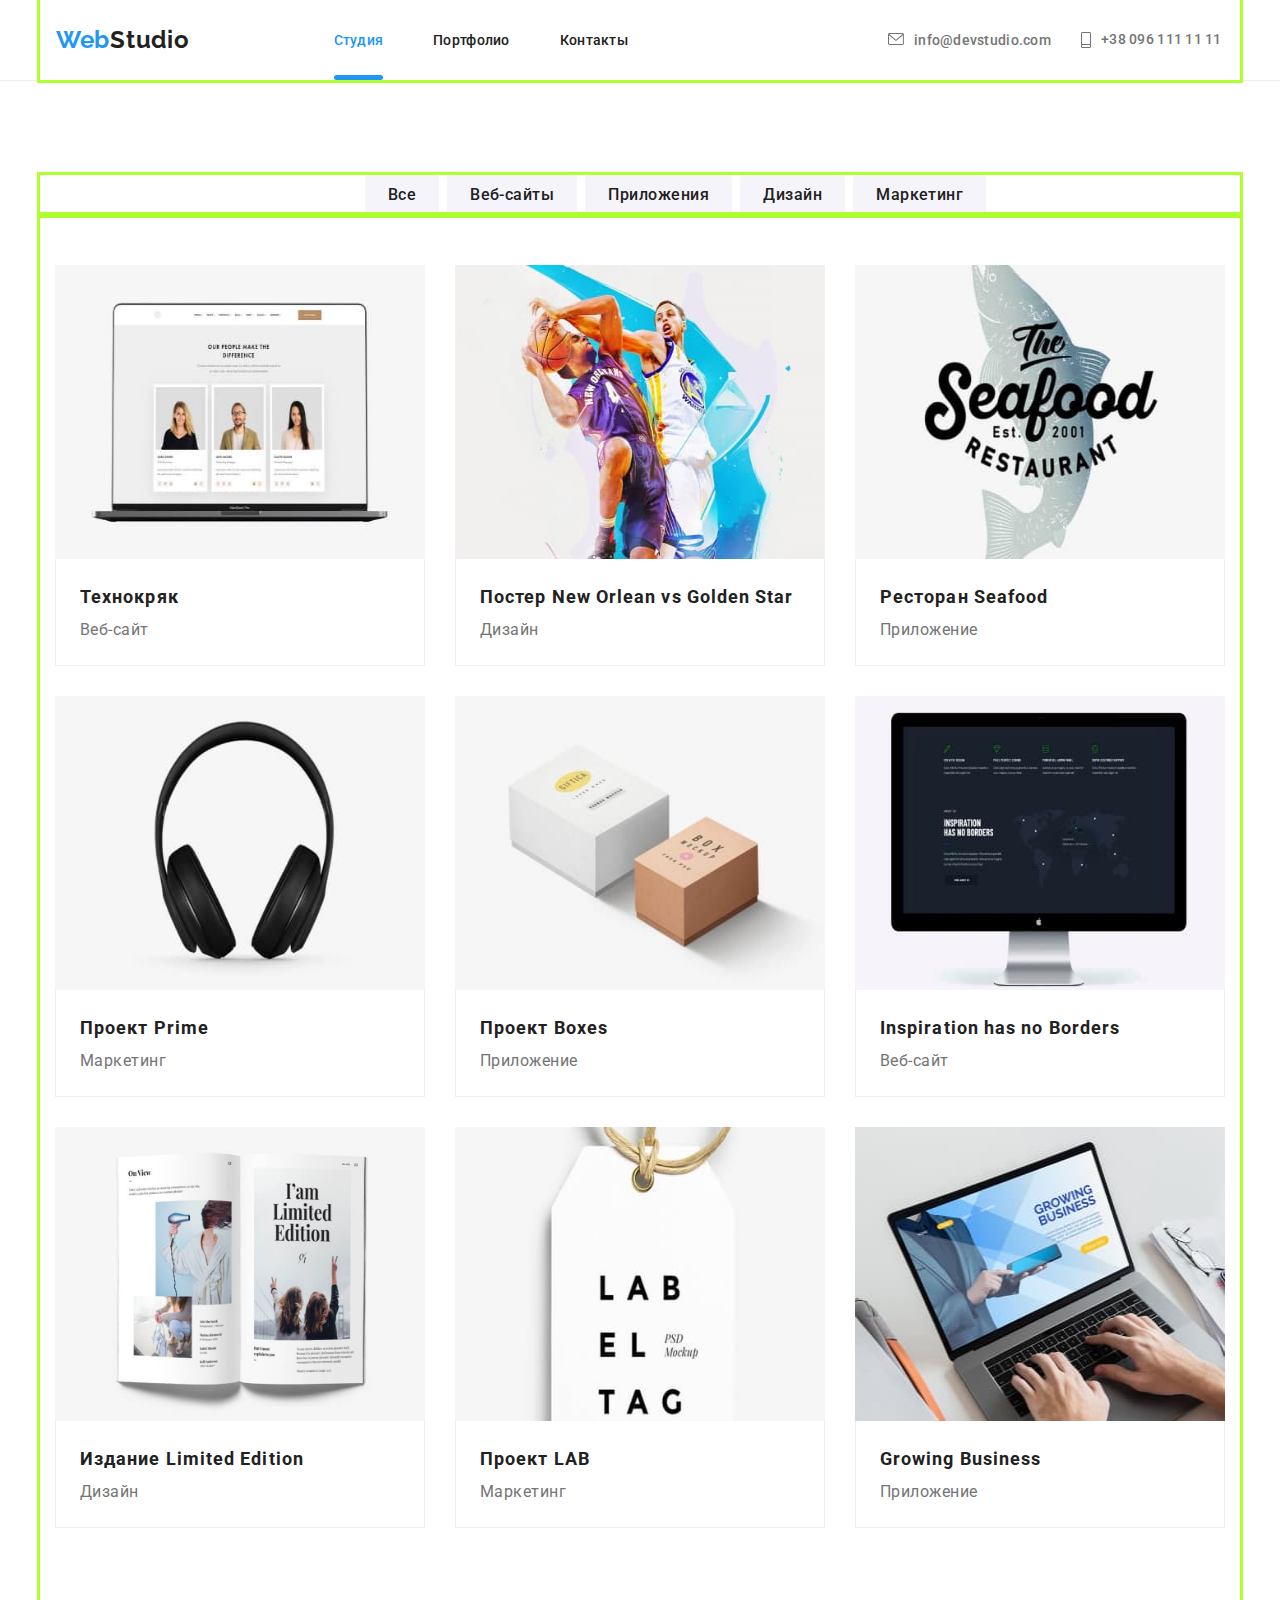
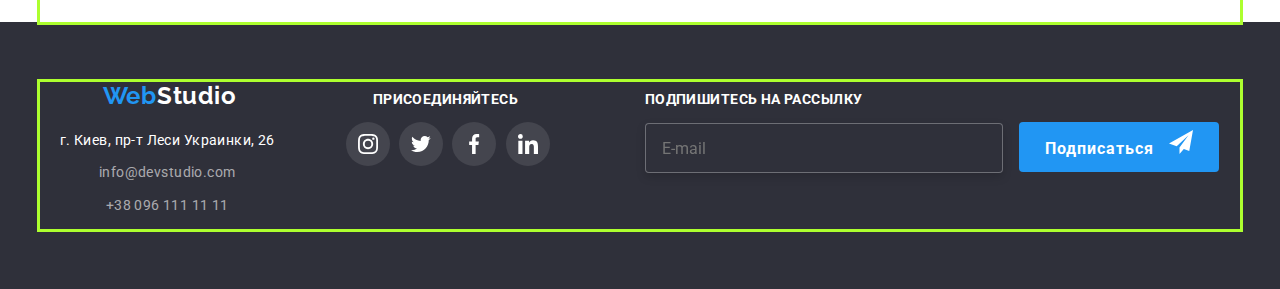
==== commit b6b0184c: "шге" ====
--- a/portfolio.html
+++ b/portfolio.html
@@ -23,64 +23,65 @@
     <!------------------ BLOCK NAVIGATION -------------------->
     
     <header class="header-nav container">
-    
-        <nav class="main-nav">
-    
-            <div class="mobdiv">
-    
-                <a href="/" class="link-studio"> <span class="logoone">Web</span><span class="logoand">Studio</span></a>
-    
-    
-                <button type="button" class="moddiv_bat is-open" date-menu-button aria-expanded="true">
-                    <svg class="mobdiv_icon" aria-label="переключатель мобильного меню">
-                        <use class="mobdiv_cros" href="images/closlitell.svg#icon-close_litle"></use>
-                        <use class="mobdiv_menu" href="images/symbol-defsу.svg#icon-menu_sticks"></use>
-                    </svg>
-                </button>
-            </div>
-        </nav>
-    
-        <div class="pi" data-menu>
-            <ul class="navbox">
-                <li><a href="./index.html" class="navbox__link navbox__boxin">Студия</a></li>
-                <li><a href="./portfolio.html" class="navbox__link navbox__boxin navbox--current ">Портфолио</a></li>
-                <li><a href="" class="navbox__link navbox__boxin">Контакты</a></li>
-            </ul>
-    
-            <ul class="contact">
-    
-                <li class="contact__linka"><a href="tel:+380961111111" class="navbox__link comynication">
-    
-    
-                        <svg class="contact__phonesvg">
-    
-                            <use href="images/symbol-defs.svg#icon-phone"></use>
-    
-                        </svg>
-    
-                        +38 096 111 11 11</a></li>
-    
-                <li class="contact__linka"><a href="mailto:info@devstudio.com " class="navbox__link comynication">
-    
-    
-                        <svg class="contact__telsvg">
-    
-                            <use href="images/symbol-defs.svg#icon-mail"></use>
-    
-                        </svg>
-    
-    
-    
-                        info@devstudio.com</a></li>
-            </ul>
-            <ul class="mobset">
-                <li class="mobset_li"><a htef="/" class="mobset_link">Instagram</a></li>
-                <li class="mobset_li"><a htef="/" class="mobset_link">Twitter</a></li>
-                <li class="mobset_li"><a htef="/" class="mobset_link">Facebook</a></li>
-                <li class="mobset_li"><a htef="/" class="mobset_link">LinkedIn</a></li>
-            </ul>
-        </div>
-    </header>
+
+    <nav class="main-nav">
+      
+      <div class="mobdiv">
+     
+        <a href="/" class="link-studio"> <span class="logoone">Web</span><span class="logoand">Studio</span></a>
+     
+
+       <button type="button" class="moddiv_bat is-open" date-menu-button aria-expanded="true">
+      <svg class="mobdiv_icon" aria-label="переключатель мобильного меню">
+        <use class="mobdiv_cros" href="images/closlitell.svg#icon-close_litle"></use>
+        <use class="mobdiv_menu" href="images/symbol-defsу.svg#icon-menu_sticks"></use>
+      </svg>
+      </button>
+      </div>
+</nav>
+
+  <div class="pi" data-menu>
+      <ul class="navbox">
+        <li><a href="./index.html" class="navbox__link navbox__boxin navbox--current">Студия</a></li>
+        <li><a href="./portfolio.html" class="navbox__link navbox__boxin ">Портфолио</a></li>
+        <li><a href="" class="navbox__link navbox__boxin">Контакты</a></li>
+      </ul>
+    
+    <ul class="contact">
+      
+        <li class="contact__linka"><a href="tel:+380961111111" class="navbox__link comynication">
+
+
+          <svg class="contact__phonesvg">
+
+            <use href="images/symbol-defs.svg#icon-phone"></use>
+
+          </svg>
+
+             +38 096 111 11 11</a></li>
+
+          <li class="contact__linka"><a href="mailto:info@devstudio.com " class="navbox__link comynication">
+          
+          
+              <svg class="contact__telsvg">
+          
+                <use href="images/symbol-defs.svg#icon-mail"></use>
+          
+              </svg>
+          
+          
+          
+              info@devstudio.com</a></li>
+    </ul>
+    <ul class="mobset">
+      <li class="mobset_li"><a htef="/"class="mobset_link">Instagram</a></li>
+      <li class="mobset_li"><a htef="/" class="mobset_link">Twitter</a></li>
+      <li class="mobset_li"><a htef="/" class="mobset_link">Facebook</a></li>
+      <li class="mobset_li"><a htef="/" class="mobset_link">LinkedIn</a></li>
+    </ul>
+    </div>
+  </header>
+
     
     <!---------------- BLOCK NAVIGATION AND ------------------------>
 
@@ -109,9 +110,16 @@
 
             <li class="sales-unit__list">
                 <a href="" class="sales-unit__link">
-                    <div class="sales-unit__inner">
-
-                        <img src="./images/portfolio/peoplethree.jpg" class="sales-unit__foto-a" alt="peoplethree" width="370">
+                    <div class="sales-unit__inner"> 
+
+                        <img srcset="
+                         ./images/pictures/portf/2/imgport_2_1x_480.jpg 1x,
+                         ./images/pictures/portf/2/imgport_2_2x_480@2x.jpg 2x,
+                         ./images/pictures/portf/2/imgport_2_1x_768.jpg 1x,
+                         ./images/pictures/portf/2/imgport_2_2x_768@2x.jpg 2x,
+                         ./images/pictures/portf/2/imgport_2_1x_1200.jpg 1x,
+                         ./images/pictures/portf/2/imgport_2_2x_1200@2x.jpg 2x"
+                          class="sales-unit__foto-a" alt="peoplethree" width="370">
                         <div class="sales-unit__overlay">
                             <p class="sales-unit__textloren">Технокряк это современная площадка распространения коронавируса.
                                 Компании используют эту платформу для цифрового
@@ -128,17 +136,24 @@
 
             <li class="sales-unit__list">
                 <a href="" class="sales-unit__link">
-                    <div class="sales-unit__inner">
-                        <img src="./images/portfolio/basketball.jpg" class="sales-unit__foto-a" alt="basketball" width="370">
-                        <div class="sales-unit__overlay">
-                            <p class="sales-unit__textloren">Технокряк это современная площадка распространения коронавируса.
-                                Компании используют эту платформу для цифрового
-                                шпионажа и атак на защищённые сервера конкурентов.</p>
-                        </div>
-
-                    </div>
-                    <div class="sales-unit__contentdiv">
-                        <h2 class="sales-unit__know-how">Постер Orlean vs Golden Star</h2>
+                    <div class="sales-unit__inner"> 
+                        <img srcset="
+                        ./images/pictures/portf/1/imgport_1_1x_480.jpg 1x,
+                        ./images/pictures/portf/1/imgport_1_2x_480@2x.jpg 2x,
+                        ./images/pictures/portf/1/imgport_1_1x_768.jpg 1x,
+                        ./images/pictures/portf/1/imgport_1_2x_768@2x.jpg 2x,
+                        ./images/pictures/portf/1/imgport_1_1x_1200.jpg 1x,
+                        ./images/pictures/portf/1/imgport_1_2x_1200@2x.jpg 2x" 
+                        class="sales-unit__foto-a" alt="basketball" width="370">
+                        <div class="sales-unit__overlay">
+                            <p class="sales-unit__textloren">Технокряк это современная площадка распространения коронавируса.
+                                Компании используют эту платформу для цифрового
+                                шпионажа и атак на защищённые сервера конкурентов.</p>
+                        </div>
+
+                    </div>
+                    <div class="sales-unit__contentdiv">
+                        <h2 class="sales-unit__know-how">Постер New Orlean vs Golden Star</h2>
                         <p class="sales-unit__instrument-veb">Дизайн</p>
                     </div>
                 </a>
@@ -147,8 +162,15 @@
 
             <li class="sales-unit__list">
                 <a href="" class="sales-unit__link">
-                    <div class="sales-unit__inner">
-                        <img src="./images/portfolio/seafood.jpg" class="sales-unit__foto-a" alt="seafood" width="370">
+                    <div class="sales-unit__inner"> 
+                        <img srcset="
+                        ./images/pictures/portf/3/imgport_3_1x_480.jpg 1x,
+                        ./images/pictures/portf/3/imgport_3_2x_480@2x.jpg 2x,
+                        ./images/pictures/portf/3/imgport_3_1x_768.jpg 1x,
+                        ./images/pictures/portf/3/imgport_3_2x_768@2x.jpg 2x,
+                        ./images/pictures/portf/3/imgport_3_1x_1200.jpg 1x,
+                        ./images/pictures/portf/3/imgport_3_2x_1200@2x.jpg 2x" 
+                        class="sales-unit__foto-a" alt="seafood" width="370">
                         <div class="sales-unit__overlay">
                             <p class="sales-unit__textloren">Технокряк это современная площадка распространения коронавируса.
                                 Компании используют эту платформу для цифрового
@@ -166,7 +188,14 @@
             <li class="sales-unit__list">
                 <a href="" class="sales-unit__link">
                     <div class="sales-unit__inner">
-                        <img src="./images/portfolio/headphones.jpg" class="sales-unit__foto-a" alt="headphones" width="370">
+                        <img srcset="
+                        ./images/pictures/portf/4/imgport_4_1x_480.jpg 1x,
+                        ./images/pictures/portf/4/imgport_4_2x_480@2x.jpg 2x,
+                        ./images/pictures/portf/4/imgport_4_1x_768.jpg 1x,
+                        ./images/pictures/portf/4/imgport_4_2x_768@2x.jpg 2x,
+                        ./images/pictures/portf/4/imgport_4_1x_1200.jpg 1x,
+                        ./images/pictures/portf/4/imgport_4_2x_1200@2x.jpg 2x"
+                        class="sales-unit__foto-a" alt="headphones" width="370">
                         <div class="sales-unit__overlay">
                             <p class="sales-unit__textloren">Технокряк это современная площадка распространения коронавируса.
                                 Компании используют эту платформу для цифрового
@@ -184,7 +213,15 @@
             <li class="sales-unit__list">
                 <a href="" class="sales-unit__link">
                     <div class="sales-unit__inner">
-                        <img src="./images/portfolio/boxes.jpg" class="sales-unit__foto-a" alt="boxes" width="370">
+                        <img srcset="
+                         ./images/pictures/portf/5/imgport_5_1x_480.jpg 1x,
+                        ./images/pictures/portf/5/imgport_5_2x_480@2x.jpg 2x,
+                        ./images/pictures/portf/5/imgport_5_1x_768.jpg 1x,
+                        ./images/pictures/portf/5/imgport_5_2x_768@2x.jpg 2x,
+                        ./images/pictures/portf/5/imgport_5_1x_1200.jpg 1x,
+                        ./images/pictures/portf/5/imgport_5_2x_1200@2x.jpg 2x"
+
+                         class="sales-unit__foto-a" alt="boxes" width="370">
                         <div class="sales-unit__overlay">
                             <p class="sales-unit__textloren">Технокряк это современная площадка распространения коронавируса.
                                 Компании используют эту платформу для цифрового
@@ -201,8 +238,15 @@
 
             <li class="sales-unit__list">
                 <a href="" class="sales-unit__link">
-                    <div class="sales-unit__inner">
-                        <img src="./images/portfolio/screen.jpg" class="sales-unit__foto-a" alt="screen" width="370">
+                    <div class="sales-unit__inner"> 
+                        <img srcset="
+                       ./images/pictures/portf/6/imgpotr_6_1x_480.jpg 1x,
+                       ./images/pictures/portf/6/imgpotr_6_2x_480@2x.jpg 2x,
+                       ./images/pictures/portf/6/imgport_6_1x_768.jpg 1x,
+                       ./images/pictures/portf/6/imgport_6_2x_768@2x.jpg 2x,
+                       ./images/pictures/portf/6/imgport_6_1x_1200.jpg 1x,
+                       ./images/pictures/portf/6/imgport_6_2x_1200@2x.jpg 2x"
+                       class="sales-unit__foto-a" alt="screen" width="370">
                         <div class="sales-unit__overlay">
                             <p class="sales-unit__textloren">Технокряк это современная площадка распространения коронавируса.
                                 Компании используют эту платформу для цифрового
@@ -219,8 +263,16 @@
 
             <li class="sales-unit__list">
                 <a href="" class="sales-unit__link">
-                    <div class="sales-unit__inner">
-                        <img src="./images/portfolio/magazine.jpg" class="sales-unit__foto-a" alt="magazine" width="370">
+                    <div class="sales-unit__inner"> 
+                        <img srcset="
+                        ./images/pictures/portf/7/imgport_7_1x_480.jpg 1x,
+                        ./images/pictures/portf/7/imgport_7_2x_480@2x.jpg 2x,
+                        ./images/pictures/portf/7/imgport_7_1x_768.jpg 1x,
+                        ./images/pictures/portf/7/imgport_7_2x_768@2x.jpg 2x,
+                        ./images/pictures/portf/7/imgport-7_1x_1200.jpg 1x,
+                        ./images/pictures/portf/7/imgport_7_2x_1200@2x.jpg 2x"
+                        
+                        class="sales-unit__foto-a" alt="magazine" width="370">
                         <div class="sales-unit__overlay">
                             <p class="sales-unit__textloren">Технокряк это современная площадка распространения коронавируса.
                                 Компании используют эту платформу для цифрового
@@ -238,7 +290,15 @@
             <li class="sales-unit__list">
                 <a href="" class="sales-unit__link">
                     <div class="sales-unit__inner">
-                        <img src="./images/portfolio/lable.jpg" class="sales-unit__foto-a" alt="lable" width="370">
+                        <img srcset="
+                        ./images/pictures/portf/8/imgport_8_1x_480.jpg 1x,
+                        ./images/pictures/portf/8/imgport_8_2x_480@2x.jpg 2x,
+                        ./images/pictures/portf/8/imgport_8_1x_768.jpg 1x,
+                        ./images/pictures/portf/8/imgport_8_2x_768@2x.jpg 2x,
+                        ./images/pictures/portf/8/imgport_8_1x_1200.jpg 1x,
+                        ./images/pictures/portf/8/imgport_8_2x_1200@2x.jpg 2x" 
+                        
+                        class="sales-unit__foto-a" alt="lable" width="370">
                         <div class="sales-unit__overlay">
                             <p class="sales-unit__textloren">Технокряк это современная площадка распространения коронавируса.
                                 Компании используют эту платформу для цифрового
@@ -255,8 +315,16 @@
 
             <li class="sales-unit__list">
                 <a href="" class="sales-unit__link">
-                    <div class="sales-unit__inner">
-                        <img src="./images/portfolio/laptop.jpg" class="sales-unit__foto-a" alt="laptop" width="370">
+                    <div class="sales-unit__inner"><img src="" alt="">
+                        <img srcset="
+                       ./images/pictures/portf/9/imgport_9_2x_480.jpg 1x,
+                       ./images/pictures/portf/9/imgport_9_2x_480@2x.jpg 2x,
+                       ./images/pictures/portf/9/imgport_9_1x_768.jpg 1x,
+                       ./images/pictures/portf/9/imgport_9_2x_768@2x.jpg 2x,
+                       ./images/pictures/portf/9/imgport_9_1x_1200.jpg 1x,
+                       ./images/pictures/portf/9/imgport_9_2x_1200@2x.jpg 2x"
+                       
+                       class="sales-unit__foto-a" alt="laptop" width="370">
                         <div class="sales-unit__overlay">
                             <p class="sales-unit__textloren">Технокряк это современная площадка распространения коронавируса.
                                 Компании используют эту платформу для цифрового
@@ -370,7 +438,7 @@
     </footer>
     <script src="./js/modal.js"></script>
     </body>
-    </body>
+
     
     </html>
     <!----------------------BLOCK FOOTER AND----------->--- a/css/main.min.css
+++ b/css/main.min.css
@@ -1 +1 @@
-h1,h2,h3,h4,p,ul{margin:0px;padding:0px}body{margin:0;color:#757575;font-family:Roboto,sans-serif;background-color:#fff;letter-spacing:.03em}:root{--main-bg-color: #ffffff;--dg-sacond-color: #2f303a;--text-main-color: #757575;--hov-foc-color: #2196f3;--hov-foc-exclusiv: #188ce8;--text-dec-black: #212121;--text-rgb-a: rgba(255, 255, 255, 0.6);--text-bg-dop: #f5f4fa}.container{outline:1px solid #adff2f;margin:0 auto;padding-left:15px;padding-right:15px}@media screen and (min-width: 480px){.container{width:480px}}@media screen and (min-width: 768px){.container{width:768px}}@media screen and (min-width: 1200px){.container{width:1200px}}.header-nav{background-color:var(--main-bg-color);display:-webkit-box;display:-ms-flexbox;display:flex;margin-left:0 auto;-webkit-box-align:center;-ms-flex-align:center;align-items:center;position:relative}@media screen and (min-width: 768px){.header-nav{height:80px;margin-left:auto;margin-right:auto}}.main-nav{color:var(--text-dec-black);display:-webkit-box;display:-ms-flexbox;display:flex;-webkit-box-align:center;-ms-flex-align:center;align-items:center;margin-right:0px}@media screen and (min-width: 768px){.main-nav{background-color:#deb887;display:-webkit-box;display:-ms-flexbox;display:flex;height:80px;margin-left:auto;margin-right:auto}}.mobdiv{border:1px solid transparent;width:480px;height:60px;padding-left:15px;padding-top:15px;margin-left:-15px;margin-right:-15px;display:-webkit-box;display:-ms-flexbox;display:flex;-webkit-box-pack:justify;-ms-flex-pack:justify;justify-content:space-between}@media screen and (min-width: 768px){.mobdiv{background-color:#fff;display:-webkit-box;display:-ms-flexbox;display:flex;width:100%;height:100%;margin:0}}.moddiv_bat{display:-webkit-inline-box;display:-ms-inline-flexbox;display:inline-flex;margin-right:15px;padding:0;background-color:transparent;border:transparent;margin-left:276px;z-index:5}@media screen and (min-width: 767px){.moddiv_bat{display:none}}.mobdiv_icon{width:40px;height:40px}.moddiv_bat .mobdiv_menu{display:none}.moddiv_bat.is-open .mobdiv_menu{display:block}.moddiv_bat.is-open .mobdiv_cros{display:none}.link-studio{display:inline;font-family:Raleway;font-weight:700;font-size:24px;line-height:1.16;letter-spacing:.03em;text-decoration:none;color:var(--text-dec-black);margin-bottom:16px}@media screen and (min-width: 768px){.link-studio{background-color:#fff;margin-top:10px;margin-left:-15px}}.logoone{color:var(--hov-foc-color);font-family:Raleway;font-weight:700;font-size:24px;line-height:1.16;letter-spacing:.03em}.logoand{font-family:Raleway;font-weight:700;font-size:24px;line-height:1.16;letter-spacing:.03em;-webkit-transition:color 250ms cubic-bezier(0.4, 0, 0.2, 1);transition:color 250ms cubic-bezier(0.4, 0, 0.2, 1);-webkit-transition-property:var(--hov-foc-color);transition-property:var(--hov-foc-color)}.logoand:hover{color:var(--hov-foc-color)}.pi{display:none}.pi.is-open{display:-webkit-box;display:-ms-flexbox;display:flex;-webkit-box-orient:vertical;-webkit-box-direction:normal;-ms-flex-direction:column;flex-direction:column;position:absolute;top:0;left:0;width:100%;height:796px;background-color:#fff;padding-top:48px;padding-left:40px;padding-bottom:48px;position:fixed}@media screen and (min-width: 768px){.pi{background-color:#fff;display:block;display:-webkit-box;display:-ms-flexbox;display:flex;height:100%;margin:0}}.navbox{list-style:none;margin-bottom:115px}.navbox.is-open{display:-webkit-box;display:-ms-flexbox;display:flex;padding-top:48px;padding-bottom:40px;-ms-flex-wrap:wrap;flex-wrap:wrap}@media screen and (min-width: 768px){.navbox{background-color:#fff;display:block;display:-webkit-box;display:-ms-flexbox;display:flex;list-style:none;margin-bottom:none}}.span{color:var(--hov-foc-color);font-family:Raleway;font-weight:700;font-size:26px;line-height:1.92;letter-spacing:.03em}.navbox--current::after{content:"";width:100%;height:5px;background-color:var(--hov-foc-color);position:absolute;left:0;bottom:0;border-radius:4px}@media screen and (min-width: 768px){.navbox--current::after{width:100%;left:0;bottom:0;border-radius:4px;position:absolute}}.navbox__link{color:var(--text-dec-black);text-decoration:none;letter-spacing:.02em;display:-webkit-inline-box;display:-ms-inline-flexbox;display:inline-flex;font-weight:500;-webkit-transition:250ms cubic-bezier(0.4, 0, 0.2, 1);transition:250ms cubic-bezier(0.4, 0, 0.2, 1)}@media screen and (min-width: 768px){.navbox__link{font-size:12px;margin:5px;position:relative;padding-bottom:32px;padding-top:28px}}@media screen and (min-width: 768px)and (max-width: 1199px){.comynication{padding:0;margin:0}}.navbox__boxin{background-color:#fff;font-size:40px;margin-bottom:35px}@media screen and (min-width: 768px){.navbox__boxin{font-style:normal;font-weight:500;font-size:14px;line-height:16px;letter-spacing:.02em;margin-left:50px}}.navbox--current{color:var(--hov-foc-color)}.contact{-webkit-box-orient:vertical;-webkit-box-direction:normal;-ms-flex-direction:column;flex-direction:column;list-style:none;font-size:14px;line-height:1.14;display:-webkit-box;display:-ms-flexbox;display:flex}@media screen and (min-width: 768px){.contact{background-color:#fff;display:block;height:100%;margin-left:84px;margin-right:0;padding-top:3px;display:-webkit-box;display:-ms-flexbox;display:flex;-webkit-box-orient:vertical;-webkit-box-direction:reverse;-ms-flex-direction:column-reverse;flex-direction:column-reverse}}.mobset{display:-webkit-box;display:-ms-flexbox;display:flex;list-style:none;font-size:18px;line-height:1.21;letter-spacing:.02em;margin-top:64px}@media screen and (min-width: 767px){.mobset{display:none}}.mobset_li{margin-left:10px;padding-left:10px;border-left:1px solid rgba(33,33,33,.2)}.mobset_li.mobset_li:first-child{border:none;margin-left:0;padding-left:0}.mobset_link{display:-webkit-inline-box;display:-ms-inline-flexbox;display:inline-flex;font-family:Roboto;font-style:normal;font-weight:500;font-size:18px;line-height:22px;letter-spacing:.02em;color:#2196f3}.contact .navbox__link{color:var(--text-main-color);text-decoration:none;list-style:none;display:-webkit-inline-box;display:-ms-inline-flexbox;display:inline-flex;fill:var(--text-main-color)}.contact .contact__linka{font-size:24px;-webkit-box-align:center;-ms-flex-align:center;align-items:center;display:-webkit-box;display:-ms-flexbox;display:flex;font-weight:500;letter-spacing:.02em;margin:16px;margin-left:0}@media screen and (min-width: 768px){.contact .contact__linka{font-weight:500;font-size:12px;line-height:14px;letter-spacing:.02em;color:#757575;margin-top:0}}.contact__linka:last-child{margin-right:0px}.navbox__link:hover,.navbox__link:focus{color:var(--hov-foc-color);fill:var(--hov-foc-color);font-size:40px}@media screen and (min-width: 768px){.navbox__link:hover,.navbox__link:focus{fill:var(--hov-foc-color);font-size:14px}}.contact__linka:hover,.contact__linka:focus{fill:var(--hov-foc-color);font-size:40px}.contact__telsvg{display:none;width:16px;height:12px;margin-right:10px}@media screen and (min-width: 768px){.contact__telsvg{display:block}}.contact__phonesvg{display:none;width:10px;height:16px;margin-right:10px}@media screen and (min-width: 768px){.contact__phonesvg{display:block}}.solutions{background-color:var(--dg-sacond-color);letter-spacing:.06em;max-width:1600px;padding-top:200px;padding-bottom:200px;text-align:center;margin-left:auto;margin-right:auto;background-image:-webkit-gradient(linear, left top, left bottom, from(rgba(47, 48, 58, 0.4)), to(rgba(47, 48, 58, 0.4))),url(../images/Imgfotomain.jpg);background-image:linear-gradient(rgba(47, 48, 58, 0.4), rgba(47, 48, 58, 0.4)),url(../images/Imgfotomain.jpg);background-color:#c4c4c4;background-repeat:no-repeat;background-size:cover;background-position:center}.solution-business{color:var(--main-bg-color);font-family:Roboto;font-weight:900;font-size:26px;line-height:1.61;letter-spacing:.06em;margin:0 auto;text-transform:uppercase}@media screen and (min-width: 768px){.solution-business{font-size:26px;max-width:360px}}.ordservis{color:var(--main-bg-color);font-family:inherit;font-weight:700;font-size:16px;line-height:1.87;letter-spacing:.06em;cursor:pointer;background-color:var(--hov-foc-color);border-radius:4px;padding:10px 32px 10px 32px;margin-top:40px;text-align:center;-webkit-transition:color 250ms cubic-bezier(0.4, 0, 0.2, 1);transition:color 250ms cubic-bezier(0.4, 0, 0.2, 1);-webkit-transition-property:var(--hov-foc-color);transition-property:var(--hov-foc-color);border:transparent}.ordservis:hover,.ordservis:focus{background-color:var(--hov-foc-exclusiv)}.backdrop.is-hidden{pointer-events:none;opacity:0}.backdrop{position:fixed;top:0;left:0;width:100%;height:100%;border:2px solid transparent;background-color:rgba(0,0,0,.2)}.modal{position:absolute;top:50%;left:50%;-webkit-transform:translate(-50%, -50%);transform:translate(-50%, -50%);background-color:#fff;border:2px solid transparent;-webkit-transition:-webkit-transform 250ms cubic-bezier(0.4, 0, 0.2, 1);transition:-webkit-transform 250ms cubic-bezier(0.4, 0, 0.2, 1);transition:transform 250ms cubic-bezier(0.4, 0, 0.2, 1);transition:transform 250ms cubic-bezier(0.4, 0, 0.2, 1), -webkit-transform 250ms cubic-bezier(0.4, 0, 0.2, 1);width:450px;height:609px}.formfild__closebat{position:absolute;right:8px;top:8px;width:30px;height:30px;border-radius:50%;border:1px solid rgba(0,0,0,.1);background-color:#fff}.formfild__closebat:hover{fill:var(--hov-foc-color);-webkit-transition:color 250ms cubic-bezier(0.4, 0, 0.2, 1);transition:color 250ms cubic-bezier(0.4, 0, 0.2, 1);-webkit-transition-property:var(--hov-foc-color);transition-property:var(--hov-foc-color)}.formfild__closesvg{width:11px;height:11px}.formfild{border:1px solid transparent;height:auto;margin-left:auto;margin-right:auto;padding:40px}.formfild__form-grup{border:1px solid transparent;display:-webkit-box;display:-ms-flexbox;display:flex;-webkit-box-orient:vertical;-webkit-box-direction:normal;-ms-flex-direction:column;flex-direction:column;-webkit-box-align:start;-ms-flex-align:start;align-items:flex-start;margin-bottom:10px}.formfild__form-grup:first-child{margin-bottom:0px;position:relative}.formfild__form-grup input{height:40px;width:370px;border-radius:4px;background:#fff;border:1px solid rgba(33,33,33,.2);-webkit-box-sizing:border-box;box-sizing:border-box;padding:0;padding-left:30px}.formfild__testone:hover,.formfild__testone:focus{border-color:var(--hov-foc-color);border:1px solid var(--hov-foc-color)}.formfild__form-grup input:hover,.formfild__form-grup input:focus{border-color:var(--hov-foc-color);-webkit-transition:color 250ms cubic-bezier(0.4, 0, 0.2, 1);transition:color 250ms cubic-bezier(0.4, 0, 0.2, 1);-webkit-transition-property:var(--hov-foc-color);transition-property:var(--hov-foc-color)}.formfild__form-grup input:hover+.formfild__fon,.formfild__form-grup input:focus+.formfild__fon{fill:var(--hov-foc-color);border-color:var(--hov-foc-color)}input:not(:-moz-placeholder-shown), input:not(:-moz-placeholder-shown)+.formfild__fon{fill:var(--hov-foc-color);border-color:var(--hov-foc-color)}input:not(:-ms-input-placeholder), input:not(:-ms-input-placeholder)+.formfild__fon{fill:var(--hov-foc-color);border-color:var(--hov-foc-color)}input:not(:placeholder-shown),input:not(:placeholder-shown)+.formfild__fon{fill:var(--hov-foc-color);border-color:var(--hov-foc-color)}textarea:not(:-moz-placeholder-shown){border-color:var(--hov-foc-color)}textarea:not(:-ms-input-placeholder){border-color:var(--hov-foc-color)}textarea:not(:placeholder-shown){border-color:var(--hov-foc-color)}.formfild__form-grup label{margin-bottom:4px;font-size:12px;color:var(--text-main-color);line-height:1.16;font-weight:400;letter-spacing:.01em}.formfild__form-grup .formfild__modform{font-family:Roboto;font-weight:bold;font-size:20px;line-height:23px;text-align:center;letter-spacing:.03em;color:var(--text-dec-black);margin-bottom:12px}.formfild__mail-div{position:relative;display:inline-block}.formfild__fon{position:absolute;width:15px;height:12px;display:inline-block;-webkit-transform:translateX(-356px);transform:translateX(-356px);margin-top:14px}.formfild__form-grup:hover,.formfild__form-grup:focus{-webkit-transition:color 250ms cubic-bezier(0.4, 0, 0.2, 1);transition:color 250ms cubic-bezier(0.4, 0, 0.2, 1);-webkit-transition-property:var(--hov-foc-color);transition-property:var(--hov-foc-color)}textarea{border-radius:4px;width:370px;height:120px;border:1px solid rgba(33,33,33,.2);-webkit-box-sizing:border-box;box-sizing:border-box;resize:none;padding-top:12px;padding-right:16px;padding-bottom:12px;padding-left:16px;font-size:14px;line-height:1.14;letter-spacing:.01em;color:rgba(117,117,117,.5);margin-bottom:10px}textarea:hover,textarea:focus{-webkit-transition:color 250ms cubic-bezier(0.4, 0, 0.2, 1);transition:color 250ms cubic-bezier(0.4, 0, 0.2, 1);-webkit-transition-property:var(--hov-foc-color);transition-property:var(--hov-foc-color);border-color:var(--hov-foc-color);border:1px solid var(--hov-foc-color)}.formfild__form-grup ::-webkit-input-placeholder{font-size:12px;line-height:1.16;letter-spacing:.01em;color:rgba(117,117,117,.5)}.formfild__form-grup ::-moz-placeholder{font-size:12px;line-height:1.16;letter-spacing:.01em;color:rgba(117,117,117,.5)}.formfild__form-grup :-ms-input-placeholder{font-size:12px;line-height:1.16;letter-spacing:.01em;color:rgba(117,117,117,.5)}.formfild__form-grup ::-ms-input-placeholder{font-size:12px;line-height:1.16;letter-spacing:.01em;color:rgba(117,117,117,.5)}.formfild__form-grup ::placeholder{font-size:12px;line-height:1.16;letter-spacing:.01em;color:rgba(117,117,117,.5)}.formfild__task{display:-webkit-box;display:-ms-flexbox;display:flex}.formfild__kvadrat{display:block;width:16px;height:15px;border-radius:4px;border:1px solid var(--text-dec-black);border-color:var(--text-dec-black);display:none}.formfild__chekblue{display:block;width:16px;height:15px;border-radius:4px;border:2px solid var(--text-dec-black);margin-right:2px;margin-left:2px}.formfild__task input:checked+.formfild__chekblue{background-image:url(../images/ichecki.svg);background-size:contain;border:2px solid var(--hov-foc-color);background-color:var(--hov-foc-color)}.formfild__sogltex{font-size:12px;color:var(--text-main-color);line-height:1.16;font-weight:400;letter-spacing:.03em;display:bloc}.formfild__yslovi{color:var(--hov-foc-color)}.formfild__but-send{color:var(--main-bg-color);font-family:inherit;font-weight:700;font-size:16px;line-height:1.87;letter-spacing:.06em;cursor:pointer;background-color:var(--hov-foc-color);border-radius:4px;padding:10px 32px 10px 32px;width:200px;height:50px;text-align:center;-webkit-transition:color 250ms cubic-bezier(0.4, 0, 0.2, 1);transition:color 250ms cubic-bezier(0.4, 0, 0.2, 1);-webkit-transition-property:var(--hov-foc-color);transition-property:var(--hov-foc-color);margin-top:30px;border:transparent}.formfild__but-send:hover,.formfild__but-send:focus{background-color:var(--hov-foc-color);-webkit-transition:color 250ms cubic-bezier(0.4, 0, 0.2, 1);transition:color 250ms cubic-bezier(0.4, 0, 0.2, 1);-webkit-transition-property:var(--hov-foc-color);transition-property:var(--hov-foc-color)}.box-section{background-color:#fff}.module{padding-top:60px;padding-bottom:60px}@media screen and (min-width: 768px){.module{background-color:#fff;padding-top:60px;padding-bottom:60px;display:-webkit-box;display:-ms-flexbox;display:flex;-webkit-box-pack:justify;-ms-flex-pack:justify;justify-content:space-between;-ms-flex-wrap:wrap;flex-wrap:wrap;max-width:768px;margin:0 auto;grid-gap:30px}}.module__groop-pec{list-style:none;text-align:center;margin-left:auto;margin-right:auto}@media screen and (min-width: 768px){.module__groop-pec{margin:0;padding:0;-webkit-box-flex:0;-ms-flex:0 1 100%;flex:0 1 100%;-ms-flex:0 1 calc(100% / 4 - 0px);flex:0 1 calc(100% / 4 - 0px)}}.module__groop-pec:first-child{margin-left:0px}@media screen and (min-width: 768px){.module__groop-pec:first-child{margin-left:0}}.module__icomfive{border:1px solid transparent;background-color:#f5f4fa;height:120px;width:450px;margin-right:auto;margin-left:auto;padding-top:25px;padding-bottom:25px;-webkit-box-align:center;-ms-flex-align:center;align-items:center}@media screen and (min-width: 768px){.module__icomfive{width:354px}}.module_svg{width:auto;height:auto}.module__good-job{color:var(--text-dec-black);font-family:Roboto;font-weight:700;font-size:14px;line-height:1.14;letter-spacing:.03em;text-transform:uppercase}.module__exersise{font-weight:normal;font-size:14px;line-height:1.71;letter-spacing:.03em}.doing{display:none}.partition{background:var(--text-bg-dop);padding-bottom:60px;padding-top:60px}.doing__what-we-are-doing{text-align:center;margin-bottom:30px;font-family:Roboto;font-style:normal;font-weight:bold;font-size:28px;line-height:1.17;letter-spacing:.03em;color:#212121}.partition__together-team{list-style:none}@media screen and (min-width: 480px)and (max-width: 767px){.partition__together-team{list-style:none;display:-webkit-box;display:-ms-flexbox;display:flex;-webkit-box-orient:vertical;-webkit-box-direction:normal;-ms-flex-direction:column;flex-direction:column}}@media screen and (min-width: 768px){.partition__together-team{display:-webkit-box;display:-ms-flexbox;display:flex;-ms-flex-wrap:wrap;flex-wrap:wrap;margin:0;padding:0;gap:30px}}.partition__portfol{margin-right:auto;margin-left:auto;margin-bottom:30px;height:auto;-webkit-box-shadow:0px 1px 3px rgba(0,0,0,.12),0px 1px 1px rgba(0,0,0,.14),0px 2px 1px rgba(0,0,0,.2);box-shadow:0px 1px 3px rgba(0,0,0,.12),0px 1px 1px rgba(0,0,0,.14),0px 2px 1px rgba(0,0,0,.2)}@media screen and (min-width: 768px){.partition__portfol{margin:0;-ms-flex-preferred-size:calc(100% / 2 - 15px);flex-basis:calc(100% / 2 - 15px)}}.partition__portfol:last-child{margin-right:0px}@media screen and (min-width: 768px){.partition__portfol:last-child{margin:0;-ms-flex-preferred-size:calc(100% / 2 - 15px);flex-basis:calc(100% / 2 - 15px)}}.partition__divtext{padding-top:30px;padding-bottom:30px;background-color:#fff;border-radius:0px 0px 4px 4px}.partition__foto-ouer-team{display:-webkit-box;display:-ms-flexbox;display:flex}.partition__foto-port{height:450px}@media screen and (min-width: 768px){.partition__foto-port{width:100%;height:auto}}.partition__name{color:var(--text-dec-black);font-family:Roboto;font-weight:500;font-size:16px;line-height:1.18;letter-spacing:.03em;margin-bottom:10px;text-align:center}.partition__prof{font-weight:normal;font-size:16px;line-height:1.18;letter-spacing:.03em;text-align:center;margin-bottom:16px}.partition__icomcparens{display:-webkit-box;display:-ms-flexbox;display:flex;-webkit-box-pack:justify;-ms-flex-pack:justify;justify-content:space-between;list-style:none;width:206px;height:44px;margin-left:auto;margin-right:auto}.partition__icomclas{display:-webkit-inline-box;display:-ms-inline-flexbox;display:inline-flex;border:1px solid transparent;width:44px;height:44px}.partition__icoma{display:-webkit-inline-box;display:-ms-inline-flexbox;display:inline-flex;fill:#afb1b8;border:1px solid transparent;border-radius:50%;width:100%;height:100%;-webkit-box-align:center;-ms-flex-align:center;align-items:center;-webkit-box-pack:center;-ms-flex-pack:center;justify-content:center;-webkit-transition:color 250ms cubic-bezier(0.4, 0, 0.2, 1);transition:color 250ms cubic-bezier(0.4, 0, 0.2, 1);-webkit-transition-property:var(--hov-foc-color);transition-property:var(--hov-foc-color)}.partition__icoma:hover,.partition__icoma:focus{background-color:var(--hov-foc-color);fill:#fff}.partition__icomhover{width:20px;height:20px}.section-klient{padding-top:60px;padding-bottom:40px}@media screen and (min-width: 768px){.section-klient{padding-bottom:60px}}.wrapper{font-family:Roboto;display:block;font-weight:bold;font-size:36px;line-height:42px;text-align:center;letter-spacing:.03em;color:#212121;margin-bottom:30px}@media screen and (min-width: 768px){.wrapper{font-size:28px}}.division{display:-webkit-box;display:-ms-flexbox;display:flex;-ms-flex-wrap:wrap;flex-wrap:wrap;margin:-15px;-webkit-box-pack:center;-ms-flex-pack:center;justify-content:center}@media screen and (min-width: 768px){.division{margin:0;gap:30px}}.division__list{width:210px;height:92px;list-style:none;margin-top:15px;margin-left:15px;margin-bottom:15px;margin-right:15px}@media screen and (min-width: 768px){.division__list{width:226px;margin:0;padding:0}}.division__link{display:-webkit-inline-box;display:-ms-inline-flexbox;display:inline-flex;width:inherit;height:inherit;-webkit-box-pack:center;-ms-flex-pack:center;justify-content:center;-webkit-box-align:center;-ms-flex-align:center;align-items:center;fill:#afb1b8;border:1px solid #afb1b8;border-radius:4px;-webkit-transition:250ms cubic-bezier(0.4, 0, 0.2, 1);transition:250ms cubic-bezier(0.4, 0, 0.2, 1)}.division__link:hover,.division__link:focus{fill:#2196f3;border:1px solid #2196f3}.division__icon{border:1px solid transparent;width:106px;height:60px}footer{background:var(--dg-sacond-color)}.fut-box{padding-top:60px;padding-bottom:60px;width:auto;margin:0px auto}.fut-container{display:-webkit-box;display:-ms-flexbox;display:flex;-ms-flex-wrap:wrap;flex-wrap:wrap;-webkit-box-pack:center;-ms-flex-pack:center;justify-content:center}.footerbox{margin-bottom:60px;margin-left:auto;margin-right:auto}@media screen and (min-width: 768px){.footerbox{margin-left:76px;margin-right:165px}}.footerbox__foot-link{text-decoration:none;margin-bottom:20px;display:inline-block;margin-left:43px}.footerbox__foot-logo{color:var(--hov-foc-color);font-family:Raleway;font-weight:bold;font-size:24px;line-height:1.16;letter-spacing:.03em}.footerbox__foot-logoand{color:var(--main-bg-color);font-family:Raleway;font-weight:700;font-size:24px;line-height:1.16;letter-spacing:.03em;-webkit-transition:color 250ms cubic-bezier(0.4, 0, 0.2, 1);transition:color 250ms cubic-bezier(0.4, 0, 0.2, 1);-webkit-transition-property:var(--hov-foc-color);transition-property:var(--hov-foc-color)}.footerbox__foot-logoand:hover,.footerbox__foot-logoand:focus{color:var(--hov-foc-color)}.footerbox__foot-address{color:var(--main-bg-color);font-style:normal;font-size:14px;line-height:1.71;letter-spacing:.03em;margin-bottom:8px}.footerbox__foot-mail-tel{list-style:none;text-align:center}.footerbox__foot-mail-com{color:var(--text-rgb-a);font-size:14px;line-height:1.71;letter-spacing:.03em;text-decoration:none;display:inline-block;margin-bottom:9px;-webkit-transition:color 250ms cubic-bezier(0.4, 0, 0.2, 1);transition:color 250ms cubic-bezier(0.4, 0, 0.2, 1);-webkit-transition-property:var(--hov-foc-color);transition-property:var(--hov-foc-color)}.footerbox__foot-mail-com:hover,.footerbox__foot-mail-com:focus{color:var(--hov-foc-color)}.footerbox__foot-tel-com{color:var(--text-rgb-a);font-size:14px;line-height:1.71;letter-spacing:.03em;text-decoration:none;-webkit-transition:color 250ms cubic-bezier(0.4, 0, 0.2, 1);transition:color 250ms cubic-bezier(0.4, 0, 0.2, 1);-webkit-transition-property:var(--hov-foc-color);transition-property:var(--hov-foc-color)}.footerbox__foot-tel-com:hover,.footerbox__foot-tel-com:focus{color:var(--hov-foc-color)}.blok-connect{border:1px solid transparent;width:206px;height:80px;margin-left:29px;margin-bottom:60px}@media screen and (min-width: 768px){.blok-connect{margin-left:0;margin-right:auto}}.blok-connect_connekt{display:inline-block;text-transform:uppercase;font-weight:bold;font-size:14px;line-height:16px;letter-spacing:.03em;text-transform:uppercase;color:#fff;margin-bottom:15px;margin-left:27px}.blok-futcon_connekt{display:inline-block;text-transform:uppercase;font-weight:bold;font-size:14px;line-height:16px;letter-spacing:.03em;text-transform:uppercase;color:#fff;margin-bottom:15px;margin-left:127px}.fut-container{display:-webkit-box;display:-ms-flexbox;display:flex;-webkit-box-align:baseline;-ms-flex-align:baseline;align-items:baseline}.socials{display:-webkit-box;display:-ms-flexbox;display:flex;-webkit-box-pack:justify;-ms-flex-pack:justify;justify-content:space-between}.socials__list-fut-li{width:44px;height:44px;list-style:none}.socials__link-fut-a{display:-webkit-inline-box;display:-ms-inline-flexbox;display:inline-flex;-webkit-box-pack:center;-ms-flex-pack:center;justify-content:center;-webkit-box-align:center;-ms-flex-align:center;align-items:center;border:1px solid transparent;border-radius:50%;fill:#fff;width:100%;height:100%;background-color:rgba(255,255,255,.1);-webkit-transition:color 250ms cubic-bezier(0.4, 0, 0.2, 1);transition:color 250ms cubic-bezier(0.4, 0, 0.2, 1);-webkit-transition-property:var(--hov-foc-color);transition-property:var(--hov-foc-color)}.socials__link-fut-a:hover,.socials__link-fut-a:focus{fill:#fff;background-color:var(--hov-foc-color)}.socials__icon-fut{width:20px;height:20px}.blok-futcon{border:1px solid transparent;width:auto;margin-left:15px}@media screen and (min-width: 768px){.blok-futcon{margin-left:145px}}.footer-sect__futimp{height:50px;width:450px;padding-left:16px;padding-top:15px;padding-bottom:15px;background:#2f303a;border:1px solid rgba(255,255,255,.3);-webkit-box-sizing:border-box;box-sizing:border-box;-webkit-filter:drop-shadow(0px 4px 4px rgba(0, 0, 0, 0.15));filter:drop-shadow(0px 4px 4px rgba(0, 0, 0, 0.15));border-radius:4px;margin-right:12px;color:var(--text-bg-dop);margin-bottom:20px}.footer-sect__but-futsend{color:var(--main-bg-color);font-family:inherit;font-weight:700;font-size:16px;line-height:1.87;letter-spacing:.06em;cursor:pointer;background-color:var(--hov-foc-color);border-radius:4px;padding-top:10px;padding-bottom:10px;padding-right:0px;border:transparent;width:200px;height:50px;text-align:center;-webkit-transition:color 250ms cubic-bezier(0.4, 0, 0.2, 1);transition:color 250ms cubic-bezier(0.4, 0, 0.2, 1);-webkit-transition-property:var(--hov-foc-color);transition-property:var(--hov-foc-color);margin-left:137px}.footer-sect__svg-flight{width:24px;height:24px;margin-left:10px;fill:var(--text-bg-dop)}.ouer-work{padding-top:100px;margin:0px}.section-but{padding-bottom:0;border-top:1px solid #ececec;padding-top:60px;padding-bottom:40px}@media screen and (min-width: 768px){.section-but{padding-bottom:25px}}.pushbutton{list-style:none;display:-webkit-box;display:-ms-flexbox;display:flex;-ms-flex-wrap:wrap;flex-wrap:wrap}@media screen and (min-width: 768px){.pushbutton{margin-left:79px}}.pushbutton__butli{margin-right:8px;margin-bottom:15px}.pushbutton__mar{margin-right:0px}.pushbutton__but{color:var(--text-dec-black);font-family:inherit;font-weight:500;font-size:16px;line-height:1.62;letter-spacing:.03em;cursor:pointer;background-color:var(--text-bg-dop);border-radius:4px;border:1px solid transparent;padding-top:6px;padding-right:22px;padding-bottom:6px;padding-left:22px;-webkit-transition:color 250ms cubic-bezier(0.4, 0, 0.2, 1);transition:color 250ms cubic-bezier(0.4, 0, 0.2, 1);-webkit-transition-property:var(--hov-foc-color);transition-property:var(--hov-foc-color)}.pushbutton__but:hover,.pushbutton__but:focus{color:var(--main-bg-color);background-color:var(--hov-foc-color);-webkit-box-shadow:0px 1px 1px rgba(0,0,0,.12),0px 4px 4px rgba(0,0,0,.06),1px 4px 6px rgba(0,0,0,.16);box-shadow:0px 1px 1px rgba(0,0,0,.12),0px 4px 4px rgba(0,0,0,.06),1px 4px 6px rgba(0,0,0,.16)}.sales-unit{padding-bottom:30px;list-style:none}@media screen and (min-width: 768px){.sales-unit{display:-webkit-box;display:-ms-flexbox;display:flex;-ms-flex-wrap:wrap;flex-wrap:wrap;padding-bottom:60px;margin:0;gap:30px}}.sales-unit__list{margin-bottom:30px}@media screen and (min-width: 768px){.sales-unit__list{margin:0;padding:0;-ms-flex-preferred-size:calc(100% / 2 - 30px);flex-basis:calc(100% / 2 - 30px)}}.sales-unit__link{text-decoration:none;-webkit-transition:color 250ms cubic-bezier(0.4, 0, 0.2, 1);transition:color 250ms cubic-bezier(0.4, 0, 0.2, 1);-webkit-transition-property:var(--hov-foc-color);transition-property:var(--hov-foc-color)}.sales-unit__link:hover{-webkit-box-shadow:0px 1px 3px rgba(0,0,0,.12),0px 1px 1px rgba(0,0,0,.14),0px 2px 1px rgba(0,0,0,.2);box-shadow:0px 1px 3px rgba(0,0,0,.12),0px 1px 1px rgba(0,0,0,.14),0px 2px 1px rgba(0,0,0,.2)}.sales-unit__inner{display:block;max-width:100%;margin-bottom:0px;position:relative;overflow:hidden}.sales-unit__overlay{display:inline-block;content:"";position:absolute;-webkit-transform:translateY(100%);transform:translateY(100%);-webkit-transition:-webkit-transform 250ms cubic-bezier(0.4, 0, 0.2, 1);transition:-webkit-transform 250ms cubic-bezier(0.4, 0, 0.2, 1);transition:transform 250ms cubic-bezier(0.4, 0, 0.2, 1);transition:transform 250ms cubic-bezier(0.4, 0, 0.2, 1), -webkit-transform 250ms cubic-bezier(0.4, 0, 0.2, 1);top:0;left:0;width:100%;height:100%;color:#fff;background-color:var(--hov-foc-color);padding-top:63px;padding-bottom:63px;padding-left:24px;padding-right:24px}.sales-unit__link:hover .sales-unit__overlay{-webkit-transform:translateY(0);transform:translateY(0)}.sales-unit__textloren{font-family:Roboto;font-style:normal;font-weight:normal;font-size:18px;line-height:1.6;letter-spacing:.03em;color:#fff}img{display:block;width:100%}.sales-unit__foto-a{margin-bottom:0px;display:block}@media screen and (min-width: 768px){.sales-unit__foto-a{width:354px}}.sales-unit__contentdiv{padding-top:20px;padding-right:24px;padding-left:24px;padding-bottom:20px;border-bottom:1px solid #eee;border-left:1px solid #eee;border-right:1px solid #eee}.sales-unit__know-how{color:var(--text-dec-black);font-weight:700;font-size:18px;line-height:2;letter-spacing:.06em;margin-bottom:4px;display:inline}.sales-unit__instrument-veb{color:var(--text-main-color);font-size:16px;line-height:1.87;letter-spacing:.03em}/*# sourceMappingURL=main.min.css.map */+h1,h2,h3,h4,p,ul{margin:0px;padding:0px}body{margin:0;color:#757575;font-family:Roboto,sans-serif;background-color:#fff;letter-spacing:.03em}:root{--main-bg-color: #ffffff;--dg-sacond-color: #2f303a;--text-main-color: #757575;--hov-foc-color: #2196f3;--hov-foc-exclusiv: #188ce8;--text-dec-black: #212121;--text-rgb-a: rgba(255, 255, 255, 0.6);--text-bg-dop: #f5f4fa}.container{outline:3px solid #adff2f;margin:0 auto;padding-left:15px;padding-right:15px}@media screen and (min-width: 480px){.container{width:480px}}@media screen and (min-width: 768px){.container{width:768px}}@media screen and (min-width: 1200px){.container{width:1200px}}.header-nav{background-color:var(--main-bg-color);display:-webkit-box;display:-ms-flexbox;display:flex;margin-left:0 auto;-webkit-box-align:center;-ms-flex-align:center;align-items:center;position:relative}@media screen and (min-width: 768px){.header-nav{height:80px;margin-left:auto;margin-right:auto}}.main-nav{color:var(--text-dec-black);display:-webkit-box;display:-ms-flexbox;display:flex;-webkit-box-align:center;-ms-flex-align:center;align-items:center;margin-right:0px}@media screen and (min-width: 768px){.main-nav{background-color:#deb887;display:-webkit-box;display:-ms-flexbox;display:flex;height:80px;margin-left:auto;margin-right:auto}}@media screen and (min-width: 1200px){.main-nav{margin-left:0;margin-right:0}}.mobdiv{border:1px solid transparent;width:480px;height:60px;padding-left:15px;padding-top:15px;margin-left:-15px;margin-right:-15px;display:-webkit-box;display:-ms-flexbox;display:flex;-webkit-box-pack:justify;-ms-flex-pack:justify;justify-content:space-between}@media screen and (min-width: 768px){.mobdiv{background-color:#fff;display:-webkit-box;display:-ms-flexbox;display:flex;width:100%;height:100%;margin:0}}.moddiv_bat{display:-webkit-inline-box;display:-ms-inline-flexbox;display:inline-flex;margin-right:15px;padding:0;background-color:transparent;border:transparent;margin-left:276px;z-index:5}@media screen and (min-width: 767px){.moddiv_bat{display:none}}.mobdiv_icon{width:40px;height:40px}.moddiv_bat .mobdiv_menu{display:none}.moddiv_bat.is-open .mobdiv_menu{display:block}.moddiv_bat.is-open .mobdiv_cros{display:none}.link-studio{display:inline;font-family:Raleway;font-weight:700;font-size:24px;line-height:1.16;letter-spacing:.03em;text-decoration:none;color:var(--text-dec-black);margin-bottom:16px}@media screen and (min-width: 768px){.link-studio{background-color:#fff;margin-top:10px;margin-left:-15px}}.logoone{color:var(--hov-foc-color);font-family:Raleway;font-weight:700;font-size:24px;line-height:1.16;letter-spacing:.03em}.logoand{font-family:Raleway;font-weight:700;font-size:24px;line-height:1.16;letter-spacing:.03em;-webkit-transition:color 250ms cubic-bezier(0.4, 0, 0.2, 1);transition:color 250ms cubic-bezier(0.4, 0, 0.2, 1);-webkit-transition-property:var(--hov-foc-color);transition-property:var(--hov-foc-color)}.logoand:hover{color:var(--hov-foc-color)}.pi{display:none}.pi.is-open{display:-webkit-box;display:-ms-flexbox;display:flex;-webkit-box-orient:vertical;-webkit-box-direction:normal;-ms-flex-direction:column;flex-direction:column;position:absolute;top:0;left:0;width:100%;height:796px;background-color:#fff;padding-top:48px;padding-left:40px;padding-bottom:48px;position:fixed}@media screen and (min-width: 768px){.pi{background-color:#fff;display:block;display:-webkit-box;display:-ms-flexbox;display:flex;height:100%;margin:0}}@media screen and (min-width: 1200px){.pi{margin-left:93px;margin-right:0}}.navbox{list-style:none;margin-bottom:115px}.navbox.is-open{display:-webkit-box;display:-ms-flexbox;display:flex;padding-top:48px;padding-bottom:40px;-ms-flex-wrap:wrap;flex-wrap:wrap}@media screen and (min-width: 768px){.navbox{background-color:#fff;display:block;display:-webkit-box;display:-ms-flexbox;display:flex;list-style:none;margin-bottom:none}}@media screen and (min-width: 1200px){.navbox{margin-right:50px}}.span{color:var(--hov-foc-color);font-family:Raleway;font-weight:700;font-size:26px;line-height:1.92;letter-spacing:.03em}.navbox--current::after{content:"";width:100%;height:5px;background-color:var(--hov-foc-color);position:absolute;left:0;bottom:0;border-radius:4px}@media screen and (min-width: 768px){.navbox--current::after{width:100%;left:0;bottom:0;border-radius:4px;position:absolute}}.navbox__link{color:var(--text-dec-black);text-decoration:none;letter-spacing:.02em;display:-webkit-inline-box;display:-ms-inline-flexbox;display:inline-flex;font-weight:500;-webkit-transition:250ms cubic-bezier(0.4, 0, 0.2, 1);transition:250ms cubic-bezier(0.4, 0, 0.2, 1)}@media screen and (min-width: 768px){.navbox__link{font-size:12px;margin:5px;position:relative;padding-bottom:32px;padding-top:28px;font-size:12px}}@media screen and (min-width: 1200px){.navbox__link{margin:0;padding-top:32px;font-size:14px}}@media screen and (min-width: 768px)and (max-width: 1199px){.comynication{padding:0;margin:0;font-size:14px}}.navbox__boxin{background-color:#fff;font-size:40px;margin-bottom:35px}@media screen and (min-width: 768px){.navbox__boxin{font-style:normal;font-weight:500;font-size:14px;line-height:16px;letter-spacing:.02em;margin-left:50px}}@media screen and (min-width: 1200px){.navbox__boxin{margin-bottom:0}}.navbox--current{color:var(--hov-foc-color)}.contact{-webkit-box-orient:vertical;-webkit-box-direction:normal;-ms-flex-direction:column;flex-direction:column;list-style:none;font-size:14px;line-height:1.14;display:-webkit-box;display:-ms-flexbox;display:flex}@media screen and (min-width: 768px){.contact{background-color:#fff;display:block;height:100%;margin-left:84px;margin-right:0;padding-top:3px;display:-webkit-box;display:-ms-flexbox;display:flex;-webkit-box-orient:vertical;-webkit-box-direction:reverse;-ms-flex-direction:column-reverse;flex-direction:column-reverse}}@media screen and (min-width: 1200px){.contact{-webkit-box-orient:horizontal;-webkit-box-direction:reverse;-ms-flex-direction:row-reverse;flex-direction:row-reverse;margin-left:210px;padding:0}}.mobset{display:-webkit-box;display:-ms-flexbox;display:flex;list-style:none;font-size:18px;line-height:1.21;letter-spacing:.02em;margin-top:64px}@media screen and (min-width: 767px){.mobset{display:none}}.mobset_li{margin-left:10px;padding-left:10px;border-left:1px solid rgba(33,33,33,.2)}.mobset_li.mobset_li:first-child{border:none;margin-left:0;padding-left:0}.mobset_link{display:-webkit-inline-box;display:-ms-inline-flexbox;display:inline-flex;font-family:Roboto;font-style:normal;font-weight:500;font-size:18px;line-height:22px;letter-spacing:.02em;color:#2196f3}.contact .navbox__link{color:var(--text-main-color);text-decoration:none;list-style:none;display:-webkit-inline-box;display:-ms-inline-flexbox;display:inline-flex;fill:var(--text-main-color)}.contact .contact__linka{font-size:24px;-webkit-box-align:center;-ms-flex-align:center;align-items:center;display:-webkit-box;display:-ms-flexbox;display:flex;font-weight:500;letter-spacing:.02em;margin:16px;margin-left:0}@media screen and (min-width: 768px){.contact .contact__linka{font-weight:500;font-size:12px;line-height:14px;letter-spacing:.02em;color:#757575;margin-top:0}}@media screen and (min-width: 1200px){.contact .contact__linka{padding:0;margin:0}}.contact__linka:last-child{margin-right:0px}@media screen and (min-width: 1200px){.contact__linka:last-child{margin-right:30px}}.navbox__link:hover,.navbox__link:focus{color:var(--hov-foc-color);fill:var(--hov-foc-color);font-size:40px}@media screen and (min-width: 768px){.navbox__link:hover,.navbox__link:focus{fill:var(--hov-foc-color);font-size:14px}}@media screen and (min-width: 1200px){.navbox__link:hover,.navbox__link:focus{fill:var(--hov-foc-color);font-size:14px}}.contact__linka:hover,.contact__linka:focus{fill:var(--hov-foc-color);font-size:40px}@media screen and (min-width: 1200px){.contact__linka:hover,.contact__linka:focus{fill:var(--hov-foc-color);font-size:14px}}.contact__telsvg{display:none;width:16px;height:12px;margin-right:10px}@media screen and (min-width: 768px){.contact__telsvg{display:block}}.contact__phonesvg{display:none;width:10px;height:16px;margin-right:10px}@media screen and (min-width: 768px){.contact__phonesvg{display:block}}.solutions{background-color:var(--dg-sacond-color);letter-spacing:.06em;max-width:1600px;padding-top:200px;padding-bottom:200px;text-align:center;margin-left:auto;margin-right:auto;background-image:-webkit-gradient(linear, left top, left bottom, from(rgba(47, 48, 58, 0.4)), to(rgba(47, 48, 58, 0.4))),url(../images/Imgfotomain.jpg);background-image:linear-gradient(rgba(47, 48, 58, 0.4), rgba(47, 48, 58, 0.4)),url(../images/Imgfotomain.jpg);background-color:#c4c4c4;background-repeat:no-repeat;background-size:cover;background-position:center}@media(min-device-pixel-ratio: 2),(-webkit-min-device-pixel-ratio: 2),(min-resolution: 192dpi),(min-resolution: 2dppx){.solutions{background-image:-webkit-gradient(linear, left top, left bottom, from(rgba(47, 48, 58, 0.4)), to(rgba(47, 48, 58, 0.4))),url() url(../images/pictures/index1/hiro/hir2x480@2x.jpg);background-image:linear-gradient(rgba(47, 48, 58, 0.4), rgba(47, 48, 58, 0.4)),url() url(../images/pictures/index1/hiro/hir2x480@2x.jpg)}}@media screen and (min-width: 768px){.solutions{background-image:-webkit-gradient(linear, left top, left bottom, from(rgba(47, 48, 58, 0.4)), to(rgba(47, 48, 58, 0.4))),url(../images/Imgfotomain.jpg);background-image:linear-gradient(rgba(47, 48, 58, 0.4), rgba(47, 48, 58, 0.4)),url(../images/Imgfotomain.jpg)}}@media(min-device-pixel-ratio: 2),(-webkit-min-device-pixel-ratio: 2),(min-resolution: 192dpi),(min-resolution: 2dppx){.solutions{background-image:-webkit-gradient(linear, left top, left bottom, from(rgba(47, 48, 58, 0.4)), to(rgba(47, 48, 58, 0.4))),url() url(../);background-image:linear-gradient(rgba(47, 48, 58, 0.4), rgba(47, 48, 58, 0.4)),url() url(../)}}.solution-business{color:var(--main-bg-color);font-family:Roboto;font-weight:900;font-size:26px;line-height:1.61;letter-spacing:.06em;margin:0 auto;text-transform:uppercase}@media screen and (min-width: 768px){.solution-business{font-size:26px;max-width:360px}}@media screen and (min-width: 1200px){.solution-business{font-size:44px;max-width:696px}}.ordservis{color:var(--main-bg-color);font-family:inherit;font-weight:700;font-size:16px;line-height:1.87;letter-spacing:.06em;cursor:pointer;background-color:var(--hov-foc-color);border-radius:4px;padding:10px 32px 10px 32px;margin-top:40px;text-align:center;-webkit-transition:color 250ms cubic-bezier(0.4, 0, 0.2, 1);transition:color 250ms cubic-bezier(0.4, 0, 0.2, 1);-webkit-transition-property:var(--hov-foc-color);transition-property:var(--hov-foc-color);border:transparent}.ordservis:hover,.ordservis:focus{background-color:var(--hov-foc-exclusiv)}.backdrop.is-hidden{pointer-events:none;opacity:0}.backdrop{position:fixed;top:0;left:0;width:100%;height:100%;border:2px solid transparent;background-color:rgba(0,0,0,.2)}.modal{position:absolute;top:50%;left:50%;-webkit-transform:translate(-50%, -50%);transform:translate(-50%, -50%);background-color:#fff;border:2px solid transparent;-webkit-transition:-webkit-transform 250ms cubic-bezier(0.4, 0, 0.2, 1);transition:-webkit-transform 250ms cubic-bezier(0.4, 0, 0.2, 1);transition:transform 250ms cubic-bezier(0.4, 0, 0.2, 1);transition:transform 250ms cubic-bezier(0.4, 0, 0.2, 1), -webkit-transform 250ms cubic-bezier(0.4, 0, 0.2, 1);width:450px;height:609px}@media screen and (min-width: 1200px){.modal{width:528px;height:581px}}.formfild__closebat{position:absolute;right:8px;top:8px;width:30px;height:30px;border-radius:50%;border:1px solid rgba(0,0,0,.1);background-color:#fff}.formfild__closebat:hover{fill:var(--hov-foc-color);-webkit-transition:color 250ms cubic-bezier(0.4, 0, 0.2, 1);transition:color 250ms cubic-bezier(0.4, 0, 0.2, 1);-webkit-transition-property:var(--hov-foc-color);transition-property:var(--hov-foc-color)}.formfild__closesvg{width:11px;height:11px}.formfild{border:1px solid transparent;height:auto;margin-left:auto;margin-right:auto;padding:40px}@media screen and (min-width: 1200px){.formfild{width:528px}}.formfild__form-grup{border:1px solid transparent;display:-webkit-box;display:-ms-flexbox;display:flex;-webkit-box-orient:vertical;-webkit-box-direction:normal;-ms-flex-direction:column;flex-direction:column;-webkit-box-align:start;-ms-flex-align:start;align-items:flex-start;margin-bottom:10px}.formfild__form-grup:first-child{margin-bottom:0px;position:relative}.formfild__form-grup input{height:40px;width:370px;border-radius:4px;background:#fff;border:1px solid rgba(33,33,33,.2);-webkit-box-sizing:border-box;box-sizing:border-box;padding:0;padding-left:30px}@media screen and (min-width: 1200px){.formfild__form-grup input{width:448px}}.formfild__testone:hover,.formfild__testone:focus{border-color:var(--hov-foc-color);border:1px solid var(--hov-foc-color)}.formfild__form-grup input:hover,.formfild__form-grup input:focus{border-color:var(--hov-foc-color);-webkit-transition:color 250ms cubic-bezier(0.4, 0, 0.2, 1);transition:color 250ms cubic-bezier(0.4, 0, 0.2, 1);-webkit-transition-property:var(--hov-foc-color);transition-property:var(--hov-foc-color)}.formfild__form-grup input:hover+.formfild__fon,.formfild__form-grup input:focus+.formfild__fon{fill:var(--hov-foc-color);border-color:var(--hov-foc-color)}input:not(:-moz-placeholder-shown), input:not(:-moz-placeholder-shown)+.formfild__fon{fill:var(--hov-foc-color);border-color:var(--hov-foc-color)}input:not(:-ms-input-placeholder), input:not(:-ms-input-placeholder)+.formfild__fon{fill:var(--hov-foc-color);border-color:var(--hov-foc-color)}input:not(:placeholder-shown),input:not(:placeholder-shown)+.formfild__fon{fill:var(--hov-foc-color);border-color:var(--hov-foc-color)}textarea:not(:-moz-placeholder-shown){border-color:var(--hov-foc-color)}textarea:not(:-ms-input-placeholder){border-color:var(--hov-foc-color)}textarea:not(:placeholder-shown){border-color:var(--hov-foc-color)}.formfild__form-grup label{margin-bottom:4px;font-size:12px;color:var(--text-main-color);line-height:1.16;font-weight:400;letter-spacing:.01em}.formfild__form-grup .formfild__modform{font-family:Roboto;font-weight:bold;font-size:20px;line-height:23px;text-align:center;letter-spacing:.03em;color:var(--text-dec-black);margin-bottom:12px}.formfild__mail-div{position:relative;display:inline-block}.formfild__fon{position:absolute;width:15px;height:12px;display:inline-block;-webkit-transform:translateX(-356px);transform:translateX(-356px);margin-top:14px}@media screen and (min-width: 1200px){.formfild__fon{-webkit-transform:translateX(-434.5px);transform:translateX(-434.5px)}}.formfild__form-grup:hover,.formfild__form-grup:focus{-webkit-transition:color 250ms cubic-bezier(0.4, 0, 0.2, 1);transition:color 250ms cubic-bezier(0.4, 0, 0.2, 1);-webkit-transition-property:var(--hov-foc-color);transition-property:var(--hov-foc-color)}textarea{border-radius:4px;width:370px;height:120px;border:1px solid rgba(33,33,33,.2);-webkit-box-sizing:border-box;box-sizing:border-box;resize:none;padding-top:12px;padding-right:16px;padding-bottom:12px;padding-left:16px;font-size:14px;line-height:1.14;letter-spacing:.01em;color:rgba(117,117,117,.5);margin-bottom:10px}@media screen and (min-width: 1200px){textarea{width:448px}}textarea:hover,textarea:focus{-webkit-transition:color 250ms cubic-bezier(0.4, 0, 0.2, 1);transition:color 250ms cubic-bezier(0.4, 0, 0.2, 1);-webkit-transition-property:var(--hov-foc-color);transition-property:var(--hov-foc-color);border-color:var(--hov-foc-color);border:1px solid var(--hov-foc-color)}.formfild__form-grup ::-webkit-input-placeholder{font-size:12px;line-height:1.16;letter-spacing:.01em;color:rgba(117,117,117,.5)}.formfild__form-grup ::-moz-placeholder{font-size:12px;line-height:1.16;letter-spacing:.01em;color:rgba(117,117,117,.5)}.formfild__form-grup :-ms-input-placeholder{font-size:12px;line-height:1.16;letter-spacing:.01em;color:rgba(117,117,117,.5)}.formfild__form-grup ::-ms-input-placeholder{font-size:12px;line-height:1.16;letter-spacing:.01em;color:rgba(117,117,117,.5)}.formfild__form-grup ::placeholder{font-size:12px;line-height:1.16;letter-spacing:.01em;color:rgba(117,117,117,.5)}.formfild__task{display:-webkit-box;display:-ms-flexbox;display:flex}.formfild__kvadrat{display:block;width:16px;height:15px;border-radius:4px;border:1px solid var(--text-dec-black);border-color:var(--text-dec-black);display:none}.formfild__chekblue{display:block;width:16px;height:15px;border-radius:4px;border:2px solid var(--text-dec-black);margin-right:2px;margin-left:2px}@media screen and (min-width: 1200px){.formfild__chekblue{margin-right:9px;margin-left:10px}}.formfild__task input:checked+.formfild__chekblue{background-image:url(../images/ichecki.svg);background-size:contain;border:2px solid var(--hov-foc-color);background-color:var(--hov-foc-color)}.formfild__sogltex{font-size:12px;color:var(--text-main-color);line-height:1.16;font-weight:400;letter-spacing:.03em;display:bloc}@media screen and (min-width: 1200px){.formfild__sogltex{font-size:14px}}.formfild__yslovi{color:var(--hov-foc-color)}.formfild__but-send{color:var(--main-bg-color);font-family:inherit;font-weight:700;font-size:16px;line-height:1.87;letter-spacing:.06em;cursor:pointer;background-color:var(--hov-foc-color);border-radius:4px;padding:10px 32px 10px 32px;width:200px;height:50px;text-align:center;-webkit-transition:color 250ms cubic-bezier(0.4, 0, 0.2, 1);transition:color 250ms cubic-bezier(0.4, 0, 0.2, 1);-webkit-transition-property:var(--hov-foc-color);transition-property:var(--hov-foc-color);margin-top:30px;border:transparent}.formfild__but-send:hover,.formfild__but-send:focus{background-color:var(--hov-foc-color);-webkit-transition:color 250ms cubic-bezier(0.4, 0, 0.2, 1);transition:color 250ms cubic-bezier(0.4, 0, 0.2, 1);-webkit-transition-property:var(--hov-foc-color);transition-property:var(--hov-foc-color)}.box-section{background-color:#fff}.module{padding-top:60px;padding-bottom:60px}@media screen and (min-width: 768px)and (max-width: 1199px){.module{background-color:#fff;padding-top:60px;padding-bottom:60px;display:-webkit-box;display:-ms-flexbox;display:flex;-webkit-box-pack:justify;-ms-flex-pack:justify;justify-content:space-between;-ms-flex-wrap:wrap;flex-wrap:wrap;max-width:768px;margin:0 auto;grid-gap:30px}}@media screen and (min-width: 1200px){.module{display:-webkit-box;display:-ms-flexbox;display:flex;gap:30px;padding-top:94px;padding-bottom:94px}}.module__groop-pec{list-style:none;text-align:center;margin-left:auto;margin-right:auto}@media screen and (min-width: 768px){.module__groop-pec{margin:0;padding:0;-webkit-box-flex:0;-ms-flex:0 1 100%;flex:0 1 100%;-ms-flex:0 1 calc(100% / 4 - 0px);flex:0 1 calc(100% / 4 - 0px)}}.module__groop-pec:first-child{margin-left:0px}@media screen and (min-width: 768px){.module__groop-pec:first-child{margin-left:0}}.module__icomfive{border:1px solid transparent;background-color:#f5f4fa;height:120px;width:450px;margin-right:auto;margin-left:auto;padding-top:25px;padding-bottom:25px;-webkit-box-align:center;-ms-flex-align:center;align-items:center}@media screen and (min-width: 768px){.module__icomfive{width:354px}}@media screen and (min-width: 1200px){.module__icomfive{width:270px;height:120px;margin-bottom:30px}}.module_svg{width:auto;height:auto}.module__good-job{color:var(--text-dec-black);font-family:Roboto;font-weight:700;font-size:14px;line-height:1.14;letter-spacing:.03em;text-transform:uppercase;margin-bottom:10px}.module__exersise{font-weight:normal;font-size:14px;line-height:1.71;letter-spacing:.03em}.doing{display:none}@media screen and (min-width: 1200px){.doing{display:-webkit-box;display:-ms-flexbox;display:flex;padding-top:0;padding-bottom:94px}}@media screen and (min-width: 1200px){.doing__what-we-are-doing{color:var(--text-dec-black);font-family:Roboto;font-weight:700;font-size:36px;line-height:1.16;letter-spacing:.03em;margin-bottom:50px;text-align:center}}@media screen and (min-width: 1200px){.doing__doing-foto{list-style:none;display:-webkit-box;display:-ms-flexbox;display:flex;width:calc(100% / 3-30);height:294px}}@media screen and (min-width: 1200px){.doing__threefoto{margin-right:30px;width:calc(100% / 3);height:294px}}@media screen and (min-width: 1200px){.doing__threefoto:last-child{margin-right:0px}}@media screen and (min-width: 1200px){.doing__adigeja{width:100%;height:70px;background-color:rgba(47,48,58,.8);position:relative;-webkit-transform:translateY(-100%);transform:translateY(-100%)}}@media screen and (min-width: 1200px){.doing__chaildplas{position:absolute;padding-top:27px;padding-bottom:27px;padding-left:83px;text-align:center;line-height:16.41px;text-transform:uppercase;color:var(--text-bg-dop);font-size:14px;font-style:normal;font-weight:700;-webkit-transform:translateY(0);transform:translateY(0)}}.partition{background:var(--text-bg-dop);padding-bottom:60px;padding-top:60px}@media screen and (min-width: 1200px){.partition{padding-top:94px;padding-bottom:94px}}.doing__what-we-are-doing{text-align:center;margin-bottom:30px;font-family:Roboto;font-style:normal;font-weight:bold;font-size:28px;line-height:1.17;letter-spacing:.03em;color:#212121}@media screen and (min-width: 1200px){.doing__what-we-are-doing{margin-bottom:50px;font-size:36px}}.partition__together-team{list-style:none}@media screen and (min-width: 480px)and (max-width: 767px){.partition__together-team{list-style:none;display:-webkit-box;display:-ms-flexbox;display:flex;-webkit-box-orient:vertical;-webkit-box-direction:normal;-ms-flex-direction:column;flex-direction:column}}@media screen and (min-width: 768px){.partition__together-team{display:-webkit-box;display:-ms-flexbox;display:flex;-ms-flex-wrap:wrap;flex-wrap:wrap;margin:0;padding:0;gap:30px}}@media screen and (min-width: 1200px){.partition__together-team{display:-webkit-box;display:-ms-flexbox;display:flex;-ms-flex-wrap:initial;flex-wrap:initial}}.partition__portfol{margin-right:auto;margin-left:auto;margin-bottom:30px;height:auto;-webkit-box-shadow:0px 1px 3px rgba(0,0,0,.12),0px 1px 1px rgba(0,0,0,.14),0px 2px 1px rgba(0,0,0,.2);box-shadow:0px 1px 3px rgba(0,0,0,.12),0px 1px 1px rgba(0,0,0,.14),0px 2px 1px rgba(0,0,0,.2)}@media screen and (min-width: 768px){.partition__portfol{margin:0;-ms-flex-preferred-size:calc(100% / 2 - 15px);flex-basis:calc(100% / 2 - 15px)}}.partition__portfol:last-child{margin-right:0px}@media screen and (min-width: 768px){.partition__portfol:last-child{margin:0;-ms-flex-preferred-size:calc(100% / 2 - 15px);flex-basis:calc(100% / 2 - 15px)}}.partition__divtext{padding-top:30px;padding-bottom:30px;background-color:#fff;border-radius:0px 0px 4px 4px}.partition__foto-ouer-team{display:-webkit-box;display:-ms-flexbox;display:flex}.partition__foto-port{height:450px}@media screen and (min-width: 768px){.partition__foto-port{width:100%;height:auto}}@media screen and (min-width: 1200px){.partition__foto-port{width:270px;height:260px}}.partition__name{color:var(--text-dec-black);font-family:Roboto;font-weight:500;font-size:16px;line-height:1.18;letter-spacing:.03em;margin-bottom:10px;text-align:center}.partition__prof{font-weight:normal;font-size:16px;line-height:1.18;letter-spacing:.03em;text-align:center;margin-bottom:16px}.partition__icomcparens{display:-webkit-box;display:-ms-flexbox;display:flex;-webkit-box-pack:justify;-ms-flex-pack:justify;justify-content:space-between;list-style:none;width:206px;height:44px;margin-left:auto;margin-right:auto}.partition__icomclas{display:-webkit-inline-box;display:-ms-inline-flexbox;display:inline-flex;border:1px solid transparent;width:44px;height:44px}.partition__icoma{display:-webkit-inline-box;display:-ms-inline-flexbox;display:inline-flex;fill:#afb1b8;border:1px solid transparent;border-radius:50%;width:100%;height:100%;-webkit-box-align:center;-ms-flex-align:center;align-items:center;-webkit-box-pack:center;-ms-flex-pack:center;justify-content:center;-webkit-transition:color 250ms cubic-bezier(0.4, 0, 0.2, 1);transition:color 250ms cubic-bezier(0.4, 0, 0.2, 1);-webkit-transition-property:var(--hov-foc-color);transition-property:var(--hov-foc-color)}.partition__icoma:hover,.partition__icoma:focus{background-color:var(--hov-foc-color);fill:#fff}.partition__icomhover{width:20px;height:20px}.section-klient{padding-top:60px;padding-bottom:40px}@media screen and (min-width: 768px){.section-klient{padding-bottom:60px}}@media screen and (min-width: 1200px){.section-klient{padding-bottom:94px;padding-top:94px}}.wrapper{font-family:Roboto;display:block;font-weight:bold;font-size:36px;line-height:42px;text-align:center;letter-spacing:.03em;color:#212121;margin-bottom:30px}@media screen and (min-width: 768px){.wrapper{font-size:28px}}@media screen and (min-width: 1200px){.wrapper{font-size:36px;margin-bottom:50px}}.division{display:-webkit-box;display:-ms-flexbox;display:flex;-ms-flex-wrap:wrap;flex-wrap:wrap;margin:-15px;-webkit-box-pack:center;-ms-flex-pack:center;justify-content:center}@media screen and (min-width: 768px){.division{margin:0;gap:30px}}@media screen and (min-width: 1200px){.division{display:-webkit-box;display:-ms-flexbox;display:flex;-webkit-box-align:center;-ms-flex-align:center;align-items:center;-ms-flex-pack:distribute;justify-content:space-around;list-style:none}}.division__list{width:210px;height:92px;list-style:none;margin-top:15px;margin-left:15px;margin-bottom:15px;margin-right:15px}@media screen and (min-width: 768px){.division__list{width:226px;margin:0;padding:0}}@media screen and (min-width: 768px)and (min-width: 1200px){.division__list{width:170px;height:92px;display:-webkit-inline-box;display:-ms-inline-flexbox;display:inline-flex}}.division__link{display:-webkit-inline-box;display:-ms-inline-flexbox;display:inline-flex;width:inherit;height:inherit;-webkit-box-pack:center;-ms-flex-pack:center;justify-content:center;-webkit-box-align:center;-ms-flex-align:center;align-items:center;fill:#afb1b8;border:1px solid #afb1b8;border-radius:4px;-webkit-transition:250ms cubic-bezier(0.4, 0, 0.2, 1);transition:250ms cubic-bezier(0.4, 0, 0.2, 1)}.division__link:hover,.division__link:focus{fill:#2196f3;border:1px solid #2196f3}.division__icon{border:1px solid transparent;width:106px;height:60px}footer{background:var(--dg-sacond-color)}.fut-box{padding-top:60px;padding-bottom:60px;width:auto;margin:0px auto}.fut-container{display:-webkit-box;display:-ms-flexbox;display:flex;-ms-flex-wrap:wrap;flex-wrap:wrap;-webkit-box-pack:center;-ms-flex-pack:center;justify-content:center}.footerbox{margin-bottom:60px;margin-left:auto;margin-right:auto}@media screen and (min-width: 768px){.footerbox{margin-left:76px;margin-right:165px}}@media screen and (min-width: 1200px){.footerbox{margin-left:0;margin-right:70px;margin-bottom:0}}.footerbox__foot-link{text-decoration:none;margin-bottom:20px;display:inline-block;margin-left:43px}.footerbox__foot-logo{color:var(--hov-foc-color);font-family:Raleway;font-weight:bold;font-size:24px;line-height:1.16;letter-spacing:.03em}.footerbox__foot-logoand{color:var(--main-bg-color);font-family:Raleway;font-weight:700;font-size:24px;line-height:1.16;letter-spacing:.03em;-webkit-transition:color 250ms cubic-bezier(0.4, 0, 0.2, 1);transition:color 250ms cubic-bezier(0.4, 0, 0.2, 1);-webkit-transition-property:var(--hov-foc-color);transition-property:var(--hov-foc-color)}.footerbox__foot-logoand:hover,.footerbox__foot-logoand:focus{color:var(--hov-foc-color)}.footerbox__foot-address{color:var(--main-bg-color);font-style:normal;font-size:14px;line-height:1.71;letter-spacing:.03em;margin-bottom:8px}.footerbox__foot-mail-tel{list-style:none;text-align:center}.footerbox__foot-mail-com{color:var(--text-rgb-a);font-size:14px;line-height:1.71;letter-spacing:.03em;text-decoration:none;display:inline-block;margin-bottom:9px;-webkit-transition:color 250ms cubic-bezier(0.4, 0, 0.2, 1);transition:color 250ms cubic-bezier(0.4, 0, 0.2, 1);-webkit-transition-property:var(--hov-foc-color);transition-property:var(--hov-foc-color)}.footerbox__foot-mail-com:hover,.footerbox__foot-mail-com:focus{color:var(--hov-foc-color)}.footerbox__foot-tel-com{color:var(--text-rgb-a);font-size:14px;line-height:1.71;letter-spacing:.03em;text-decoration:none;-webkit-transition:color 250ms cubic-bezier(0.4, 0, 0.2, 1);transition:color 250ms cubic-bezier(0.4, 0, 0.2, 1);-webkit-transition-property:var(--hov-foc-color);transition-property:var(--hov-foc-color)}.footerbox__foot-tel-com:hover,.footerbox__foot-tel-com:focus{color:var(--hov-foc-color)}.blok-connect{border:1px solid transparent;width:206px;height:80px;margin-left:29px;margin-bottom:60px}@media screen and (min-width: 768px){.blok-connect{margin-left:0;margin-right:auto}}@media screen and (min-width: 1200px){.blok-connect{margin-left:0;margin-right:93px}}.blok-connect_connekt{display:inline-block;text-transform:uppercase;font-weight:bold;font-size:14px;line-height:16px;letter-spacing:.03em;text-transform:uppercase;color:#fff;margin-bottom:15px;margin-left:27px}.blok-futcon_connekt{display:inline-block;text-transform:uppercase;font-weight:bold;font-size:14px;line-height:16px;letter-spacing:.03em;text-transform:uppercase;color:#fff;margin-bottom:15px;margin-left:127px}.fut-container{display:-webkit-box;display:-ms-flexbox;display:flex;-webkit-box-align:baseline;-ms-flex-align:baseline;align-items:baseline}.socials{display:-webkit-box;display:-ms-flexbox;display:flex;-webkit-box-pack:justify;-ms-flex-pack:justify;justify-content:space-between}.socials__list-fut-li{width:44px;height:44px;list-style:none}.socials__link-fut-a{display:-webkit-inline-box;display:-ms-inline-flexbox;display:inline-flex;-webkit-box-pack:center;-ms-flex-pack:center;justify-content:center;-webkit-box-align:center;-ms-flex-align:center;align-items:center;border:1px solid transparent;border-radius:50%;fill:#fff;width:100%;height:100%;background-color:rgba(255,255,255,.1);-webkit-transition:color 250ms cubic-bezier(0.4, 0, 0.2, 1);transition:color 250ms cubic-bezier(0.4, 0, 0.2, 1);-webkit-transition-property:var(--hov-foc-color);transition-property:var(--hov-foc-color)}.socials__link-fut-a:hover,.socials__link-fut-a:focus{fill:#fff;background-color:var(--hov-foc-color)}.socials__icon-fut{width:20px;height:20px}.blok-futcon{border:1px solid transparent;width:auto;margin-left:15px}@media screen and (min-width: 768px){.blok-futcon{margin-left:145px}}@media screen and (min-width: 1200px){.blok-futcon{margin-left:0}}@media screen and (min-width: 1200px){.blok-futcon_connekt{margin-left:0}}.footer-sect__futimp{height:50px;width:450px;padding-left:16px;padding-top:15px;padding-bottom:15px;background:#2f303a;border:1px solid rgba(255,255,255,.3);-webkit-box-sizing:border-box;box-sizing:border-box;-webkit-filter:drop-shadow(0px 4px 4px rgba(0, 0, 0, 0.15));filter:drop-shadow(0px 4px 4px rgba(0, 0, 0, 0.15));border-radius:4px;margin-right:12px;color:var(--text-bg-dop);margin-bottom:20px}@media screen and (min-width: 1200px){.footer-sect__futimp{width:358px;margin-bottom:0;margin-right:0}}.footer-sect__but-futsend{color:var(--main-bg-color);font-family:inherit;font-weight:700;font-size:16px;line-height:1.87;letter-spacing:.06em;cursor:pointer;background-color:var(--hov-foc-color);border-radius:4px;padding-top:10px;padding-bottom:10px;padding-right:0px;border:transparent;width:200px;height:50px;text-align:center;-webkit-transition:color 250ms cubic-bezier(0.4, 0, 0.2, 1);transition:color 250ms cubic-bezier(0.4, 0, 0.2, 1);-webkit-transition-property:var(--hov-foc-color);transition-property:var(--hov-foc-color);margin-left:137px}@media screen and (min-width: 1200px){.footer-sect__but-futsend{margin-left:12px;padding:0}}.footer-sect__svg-flight{width:24px;height:24px;margin-left:10px;fill:var(--text-bg-dop)}.ouer-work{padding-top:100px;margin:0px}.section-but{padding-bottom:0;border-top:1px solid #ececec;padding-top:60px;padding-bottom:40px}@media screen and (min-width: 768px){.section-but{padding-bottom:25px}}@media screen and (min-width: 1200px){.section-but{padding-top:94px;padding-bottom:0}}.pushbutton{list-style:none;display:-webkit-box;display:-ms-flexbox;display:flex;-ms-flex-wrap:wrap;flex-wrap:wrap}@media screen and (min-width: 768px){.pushbutton{margin-left:79px}}@media screen and (min-width: 1200px){.pushbutton{-webkit-box-pack:center;-ms-flex-pack:center;justify-content:center}}.pushbutton__butli{margin-right:8px;margin-bottom:15px}@media screen and (min-width: 768px){.pushbutton__butli{margin-bottom:0}}@media screen and (min-width: 1200px){.pushbutton__butli{margin-bottom:0}}.pushbutton__mar{margin-right:0px}.pushbutton__but{color:var(--text-dec-black);font-family:inherit;font-weight:500;font-size:16px;line-height:1.62;letter-spacing:.03em;cursor:pointer;background-color:var(--text-bg-dop);border-radius:4px;border:1px solid transparent;padding-top:6px;padding-right:22px;padding-bottom:6px;padding-left:22px;-webkit-transition:color 250ms cubic-bezier(0.4, 0, 0.2, 1);transition:color 250ms cubic-bezier(0.4, 0, 0.2, 1);-webkit-transition-property:var(--hov-foc-color);transition-property:var(--hov-foc-color)}.pushbutton__but:hover,.pushbutton__but:focus{color:var(--main-bg-color);background-color:var(--hov-foc-color);-webkit-box-shadow:0px 1px 1px rgba(0,0,0,.12),0px 4px 4px rgba(0,0,0,.06),1px 4px 6px rgba(0,0,0,.16);box-shadow:0px 1px 1px rgba(0,0,0,.12),0px 4px 4px rgba(0,0,0,.06),1px 4px 6px rgba(0,0,0,.16)}.sales-unit{padding-bottom:30px;list-style:none}@media screen and (min-width: 768px){.sales-unit{display:-webkit-box;display:-ms-flexbox;display:flex;-ms-flex-wrap:wrap;flex-wrap:wrap;padding-bottom:60px;margin:0;gap:30px}}@media screen and (min-width: 1200px){.sales-unit{padding-top:50px;padding-bottom:94px}}.sales-unit__list{margin-bottom:30px}@media screen and (min-width: 768px){.sales-unit__list{margin:0;padding:0;-ms-flex-preferred-size:calc(100% / 2 - 30px);flex-basis:calc(100% / 2 - 30px)}}@media screen and (min-width: 1200px){.sales-unit__list{margin:0;padding:0;-ms-flex-preferred-size:calc(100% / 3 - 30px);flex-basis:calc(100% / 3 - 30px)}}.sales-unit__link{text-decoration:none;-webkit-transition:color 250ms cubic-bezier(0.4, 0, 0.2, 1);transition:color 250ms cubic-bezier(0.4, 0, 0.2, 1);-webkit-transition-property:var(--hov-foc-color);transition-property:var(--hov-foc-color)}.sales-unit__link:hover{-webkit-box-shadow:0px 1px 3px rgba(0,0,0,.12),0px 1px 1px rgba(0,0,0,.14),0px 2px 1px rgba(0,0,0,.2);box-shadow:0px 1px 3px rgba(0,0,0,.12),0px 1px 1px rgba(0,0,0,.14),0px 2px 1px rgba(0,0,0,.2)}.sales-unit__inner{display:block;max-width:100%;margin-bottom:0px;position:relative;overflow:hidden}.sales-unit__overlay{display:inline-block;content:"";position:absolute;-webkit-transform:translateY(100%);transform:translateY(100%);-webkit-transition:-webkit-transform 250ms cubic-bezier(0.4, 0, 0.2, 1);transition:-webkit-transform 250ms cubic-bezier(0.4, 0, 0.2, 1);transition:transform 250ms cubic-bezier(0.4, 0, 0.2, 1);transition:transform 250ms cubic-bezier(0.4, 0, 0.2, 1), -webkit-transform 250ms cubic-bezier(0.4, 0, 0.2, 1);top:0;left:0;width:100%;height:100%;color:#fff;background-color:var(--hov-foc-color);padding-top:63px;padding-bottom:63px;padding-left:24px;padding-right:24px}.sales-unit__link:hover .sales-unit__overlay{-webkit-transform:translateY(0);transform:translateY(0)}.sales-unit__textloren{font-family:Roboto;font-style:normal;font-weight:normal;font-size:18px;line-height:1.6;letter-spacing:.03em;color:#fff}img{display:block;width:100%}.sales-unit__foto-a{margin-bottom:0px;display:block}@media screen and (min-width: 768px){.sales-unit__foto-a{width:354px}}@media screen and (min-width: 1200px){.sales-unit__foto-a{width:370px;height:294px}}.sales-unit__contentdiv{padding-top:20px;padding-right:24px;padding-left:24px;padding-bottom:20px;border-bottom:1px solid #eee;border-left:1px solid #eee;border-right:1px solid #eee}.sales-unit__know-how{color:var(--text-dec-black);font-weight:700;font-size:18px;line-height:2;letter-spacing:.06em;margin-bottom:4px;display:inline}.sales-unit__instrument-veb{color:var(--text-main-color);font-size:16px;line-height:1.87;letter-spacing:.03em}/*# sourceMappingURL=main.min.css.map */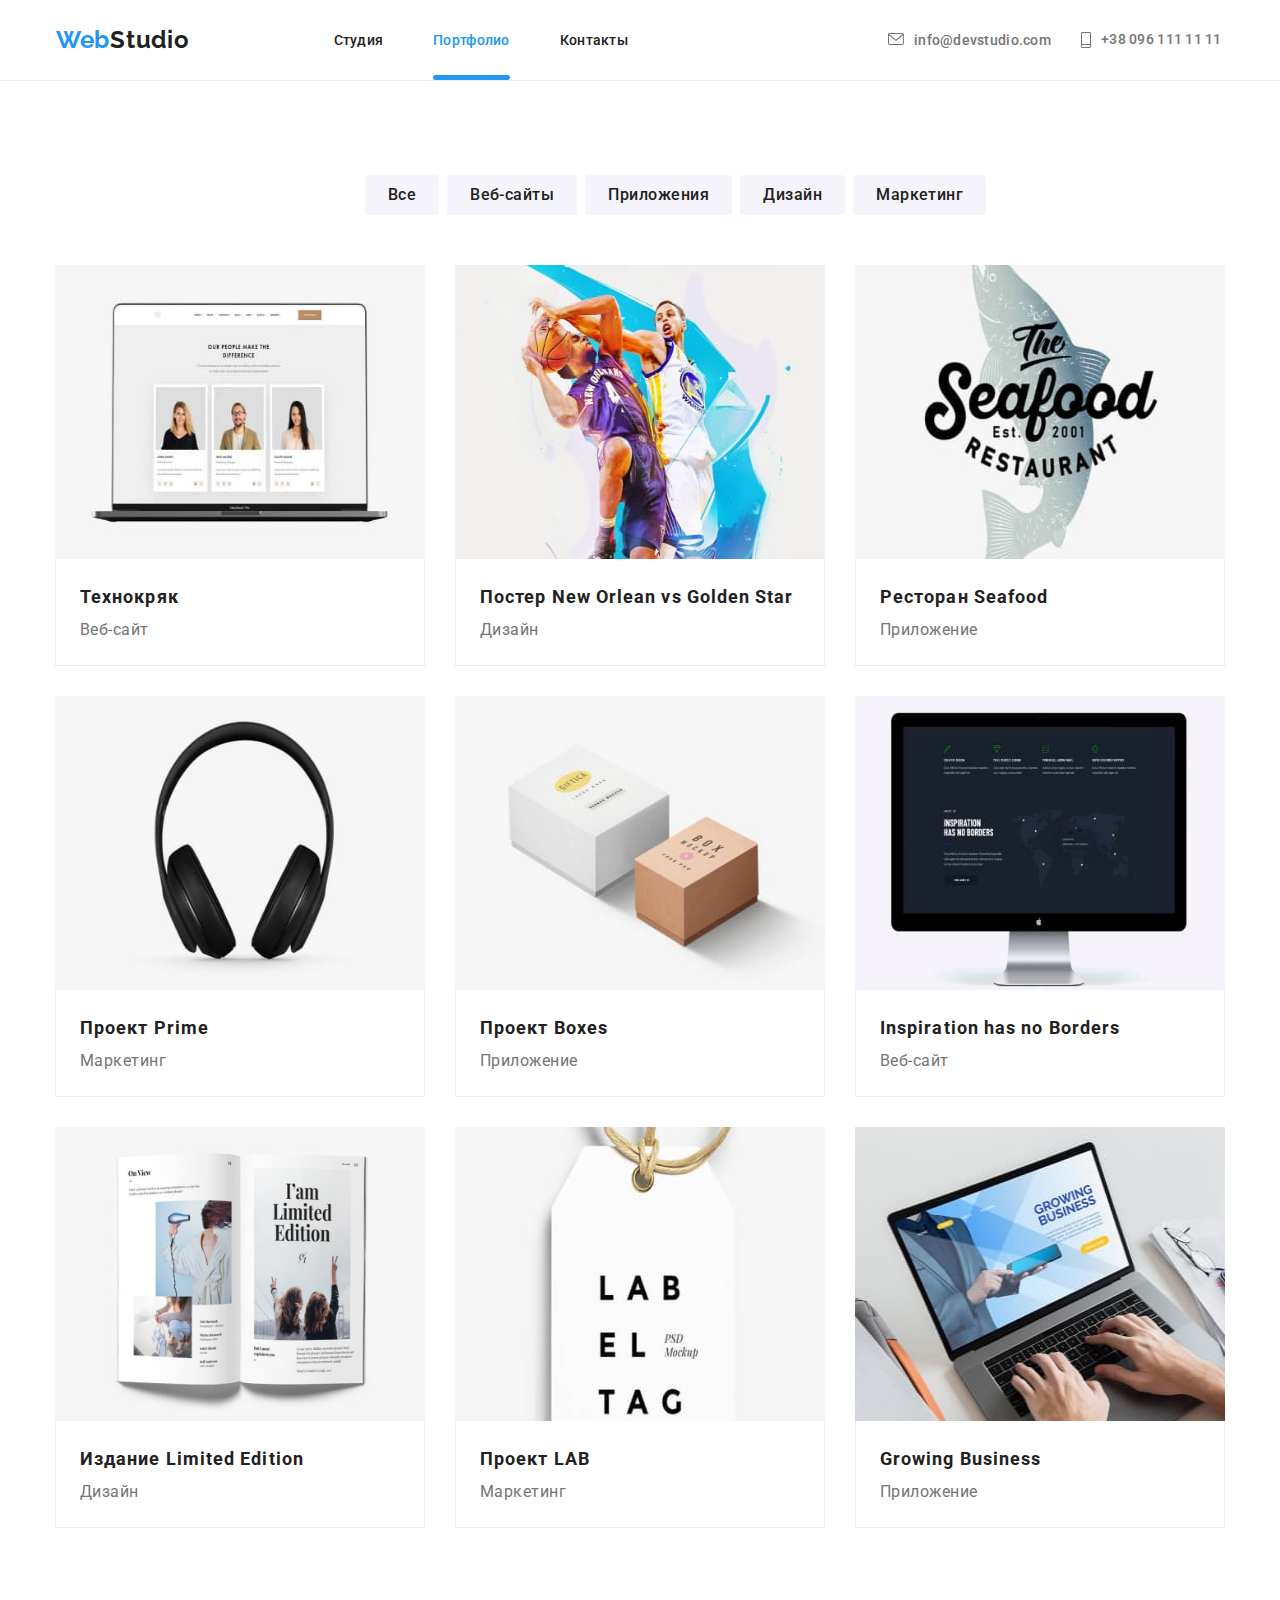
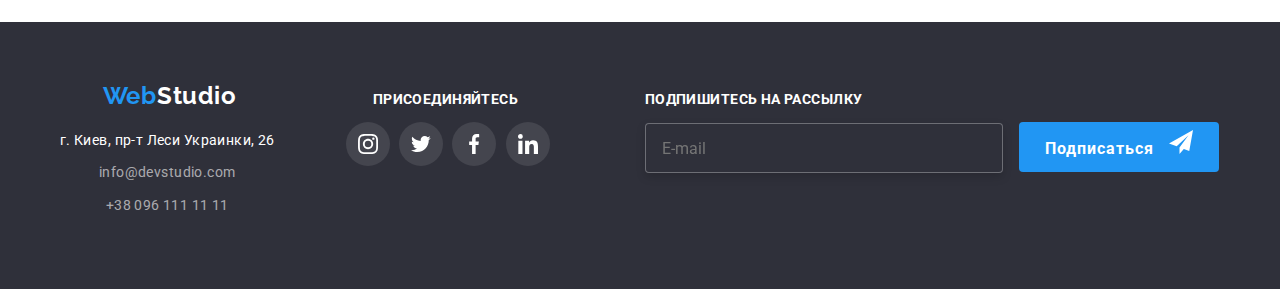
==== commit 79e78b53: "final version" ====
--- a/portfolio.html
+++ b/portfolio.html
@@ -42,8 +42,8 @@
 
   <div class="pi" data-menu>
       <ul class="navbox">
-        <li><a href="./index.html" class="navbox__link navbox__boxin navbox--current">Студия</a></li>
-        <li><a href="./portfolio.html" class="navbox__link navbox__boxin ">Портфолио</a></li>
+        <li><a href="./index.html" class="navbox__link navbox__boxin ">Студия</a></li>
+        <li><a href="./portfolio.html" class="navbox__link navbox__boxin navbox--current ">Портфолио</a></li>
         <li><a href="" class="navbox__link navbox__boxin">Контакты</a></li>
       </ul>
     
@@ -128,7 +128,7 @@
                     </div>
                     <div class="sales-unit__contentdiv">
                         <h2 class="sales-unit__know-how">Технокряк</h2>
-                        <p class="sales-unit__instrument-veb">Веб-сайт</p>
+                        <p class="sales-unit__instrument-veb web">Веб-сайт</p>
                     </div>
                 </a>
             </li>
--- a/css/main.min.css
+++ b/css/main.min.css
@@ -1 +1 @@
-h1,h2,h3,h4,p,ul{margin:0px;padding:0px}body{margin:0;color:#757575;font-family:Roboto,sans-serif;background-color:#fff;letter-spacing:.03em}:root{--main-bg-color: #ffffff;--dg-sacond-color: #2f303a;--text-main-color: #757575;--hov-foc-color: #2196f3;--hov-foc-exclusiv: #188ce8;--text-dec-black: #212121;--text-rgb-a: rgba(255, 255, 255, 0.6);--text-bg-dop: #f5f4fa}.container{outline:3px solid #adff2f;margin:0 auto;padding-left:15px;padding-right:15px}@media screen and (min-width: 480px){.container{width:480px}}@media screen and (min-width: 768px){.container{width:768px}}@media screen and (min-width: 1200px){.container{width:1200px}}.header-nav{background-color:var(--main-bg-color);display:-webkit-box;display:-ms-flexbox;display:flex;margin-left:0 auto;-webkit-box-align:center;-ms-flex-align:center;align-items:center;position:relative}@media screen and (min-width: 768px){.header-nav{height:80px;margin-left:auto;margin-right:auto}}.main-nav{color:var(--text-dec-black);display:-webkit-box;display:-ms-flexbox;display:flex;-webkit-box-align:center;-ms-flex-align:center;align-items:center;margin-right:0px}@media screen and (min-width: 768px){.main-nav{background-color:#deb887;display:-webkit-box;display:-ms-flexbox;display:flex;height:80px;margin-left:auto;margin-right:auto}}@media screen and (min-width: 1200px){.main-nav{margin-left:0;margin-right:0}}.mobdiv{border:1px solid transparent;width:480px;height:60px;padding-left:15px;padding-top:15px;margin-left:-15px;margin-right:-15px;display:-webkit-box;display:-ms-flexbox;display:flex;-webkit-box-pack:justify;-ms-flex-pack:justify;justify-content:space-between}@media screen and (min-width: 768px){.mobdiv{background-color:#fff;display:-webkit-box;display:-ms-flexbox;display:flex;width:100%;height:100%;margin:0}}.moddiv_bat{display:-webkit-inline-box;display:-ms-inline-flexbox;display:inline-flex;margin-right:15px;padding:0;background-color:transparent;border:transparent;margin-left:276px;z-index:5}@media screen and (min-width: 767px){.moddiv_bat{display:none}}.mobdiv_icon{width:40px;height:40px}.moddiv_bat .mobdiv_menu{display:none}.moddiv_bat.is-open .mobdiv_menu{display:block}.moddiv_bat.is-open .mobdiv_cros{display:none}.link-studio{display:inline;font-family:Raleway;font-weight:700;font-size:24px;line-height:1.16;letter-spacing:.03em;text-decoration:none;color:var(--text-dec-black);margin-bottom:16px}@media screen and (min-width: 768px){.link-studio{background-color:#fff;margin-top:10px;margin-left:-15px}}.logoone{color:var(--hov-foc-color);font-family:Raleway;font-weight:700;font-size:24px;line-height:1.16;letter-spacing:.03em}.logoand{font-family:Raleway;font-weight:700;font-size:24px;line-height:1.16;letter-spacing:.03em;-webkit-transition:color 250ms cubic-bezier(0.4, 0, 0.2, 1);transition:color 250ms cubic-bezier(0.4, 0, 0.2, 1);-webkit-transition-property:var(--hov-foc-color);transition-property:var(--hov-foc-color)}.logoand:hover{color:var(--hov-foc-color)}.pi{display:none}.pi.is-open{display:-webkit-box;display:-ms-flexbox;display:flex;-webkit-box-orient:vertical;-webkit-box-direction:normal;-ms-flex-direction:column;flex-direction:column;position:absolute;top:0;left:0;width:100%;height:796px;background-color:#fff;padding-top:48px;padding-left:40px;padding-bottom:48px;position:fixed}@media screen and (min-width: 768px){.pi{background-color:#fff;display:block;display:-webkit-box;display:-ms-flexbox;display:flex;height:100%;margin:0}}@media screen and (min-width: 1200px){.pi{margin-left:93px;margin-right:0}}.navbox{list-style:none;margin-bottom:115px}.navbox.is-open{display:-webkit-box;display:-ms-flexbox;display:flex;padding-top:48px;padding-bottom:40px;-ms-flex-wrap:wrap;flex-wrap:wrap}@media screen and (min-width: 768px){.navbox{background-color:#fff;display:block;display:-webkit-box;display:-ms-flexbox;display:flex;list-style:none;margin-bottom:none}}@media screen and (min-width: 1200px){.navbox{margin-right:50px}}.span{color:var(--hov-foc-color);font-family:Raleway;font-weight:700;font-size:26px;line-height:1.92;letter-spacing:.03em}.navbox--current::after{content:"";width:100%;height:5px;background-color:var(--hov-foc-color);position:absolute;left:0;bottom:0;border-radius:4px}@media screen and (min-width: 768px){.navbox--current::after{width:100%;left:0;bottom:0;border-radius:4px;position:absolute}}.navbox__link{color:var(--text-dec-black);text-decoration:none;letter-spacing:.02em;display:-webkit-inline-box;display:-ms-inline-flexbox;display:inline-flex;font-weight:500;-webkit-transition:250ms cubic-bezier(0.4, 0, 0.2, 1);transition:250ms cubic-bezier(0.4, 0, 0.2, 1)}@media screen and (min-width: 768px){.navbox__link{font-size:12px;margin:5px;position:relative;padding-bottom:32px;padding-top:28px;font-size:12px}}@media screen and (min-width: 1200px){.navbox__link{margin:0;padding-top:32px;font-size:14px}}@media screen and (min-width: 768px)and (max-width: 1199px){.comynication{padding:0;margin:0;font-size:14px}}.navbox__boxin{background-color:#fff;font-size:40px;margin-bottom:35px}@media screen and (min-width: 768px){.navbox__boxin{font-style:normal;font-weight:500;font-size:14px;line-height:16px;letter-spacing:.02em;margin-left:50px}}@media screen and (min-width: 1200px){.navbox__boxin{margin-bottom:0}}.navbox--current{color:var(--hov-foc-color)}.contact{-webkit-box-orient:vertical;-webkit-box-direction:normal;-ms-flex-direction:column;flex-direction:column;list-style:none;font-size:14px;line-height:1.14;display:-webkit-box;display:-ms-flexbox;display:flex}@media screen and (min-width: 768px){.contact{background-color:#fff;display:block;height:100%;margin-left:84px;margin-right:0;padding-top:3px;display:-webkit-box;display:-ms-flexbox;display:flex;-webkit-box-orient:vertical;-webkit-box-direction:reverse;-ms-flex-direction:column-reverse;flex-direction:column-reverse}}@media screen and (min-width: 1200px){.contact{-webkit-box-orient:horizontal;-webkit-box-direction:reverse;-ms-flex-direction:row-reverse;flex-direction:row-reverse;margin-left:210px;padding:0}}.mobset{display:-webkit-box;display:-ms-flexbox;display:flex;list-style:none;font-size:18px;line-height:1.21;letter-spacing:.02em;margin-top:64px}@media screen and (min-width: 767px){.mobset{display:none}}.mobset_li{margin-left:10px;padding-left:10px;border-left:1px solid rgba(33,33,33,.2)}.mobset_li.mobset_li:first-child{border:none;margin-left:0;padding-left:0}.mobset_link{display:-webkit-inline-box;display:-ms-inline-flexbox;display:inline-flex;font-family:Roboto;font-style:normal;font-weight:500;font-size:18px;line-height:22px;letter-spacing:.02em;color:#2196f3}.contact .navbox__link{color:var(--text-main-color);text-decoration:none;list-style:none;display:-webkit-inline-box;display:-ms-inline-flexbox;display:inline-flex;fill:var(--text-main-color)}.contact .contact__linka{font-size:24px;-webkit-box-align:center;-ms-flex-align:center;align-items:center;display:-webkit-box;display:-ms-flexbox;display:flex;font-weight:500;letter-spacing:.02em;margin:16px;margin-left:0}@media screen and (min-width: 768px){.contact .contact__linka{font-weight:500;font-size:12px;line-height:14px;letter-spacing:.02em;color:#757575;margin-top:0}}@media screen and (min-width: 1200px){.contact .contact__linka{padding:0;margin:0}}.contact__linka:last-child{margin-right:0px}@media screen and (min-width: 1200px){.contact__linka:last-child{margin-right:30px}}.navbox__link:hover,.navbox__link:focus{color:var(--hov-foc-color);fill:var(--hov-foc-color);font-size:40px}@media screen and (min-width: 768px){.navbox__link:hover,.navbox__link:focus{fill:var(--hov-foc-color);font-size:14px}}@media screen and (min-width: 1200px){.navbox__link:hover,.navbox__link:focus{fill:var(--hov-foc-color);font-size:14px}}.contact__linka:hover,.contact__linka:focus{fill:var(--hov-foc-color);font-size:40px}@media screen and (min-width: 1200px){.contact__linka:hover,.contact__linka:focus{fill:var(--hov-foc-color);font-size:14px}}.contact__telsvg{display:none;width:16px;height:12px;margin-right:10px}@media screen and (min-width: 768px){.contact__telsvg{display:block}}.contact__phonesvg{display:none;width:10px;height:16px;margin-right:10px}@media screen and (min-width: 768px){.contact__phonesvg{display:block}}.solutions{background-color:var(--dg-sacond-color);letter-spacing:.06em;max-width:1600px;padding-top:200px;padding-bottom:200px;text-align:center;margin-left:auto;margin-right:auto;background-image:-webkit-gradient(linear, left top, left bottom, from(rgba(47, 48, 58, 0.4)), to(rgba(47, 48, 58, 0.4))),url(../images/Imgfotomain.jpg);background-image:linear-gradient(rgba(47, 48, 58, 0.4), rgba(47, 48, 58, 0.4)),url(../images/Imgfotomain.jpg);background-color:#c4c4c4;background-repeat:no-repeat;background-size:cover;background-position:center}@media(min-device-pixel-ratio: 2),(-webkit-min-device-pixel-ratio: 2),(min-resolution: 192dpi),(min-resolution: 2dppx){.solutions{background-image:-webkit-gradient(linear, left top, left bottom, from(rgba(47, 48, 58, 0.4)), to(rgba(47, 48, 58, 0.4))),url() url(../images/pictures/index1/hiro/hir2x480@2x.jpg);background-image:linear-gradient(rgba(47, 48, 58, 0.4), rgba(47, 48, 58, 0.4)),url() url(../images/pictures/index1/hiro/hir2x480@2x.jpg)}}@media screen and (min-width: 768px){.solutions{background-image:-webkit-gradient(linear, left top, left bottom, from(rgba(47, 48, 58, 0.4)), to(rgba(47, 48, 58, 0.4))),url(../images/Imgfotomain.jpg);background-image:linear-gradient(rgba(47, 48, 58, 0.4), rgba(47, 48, 58, 0.4)),url(../images/Imgfotomain.jpg)}}@media(min-device-pixel-ratio: 2),(-webkit-min-device-pixel-ratio: 2),(min-resolution: 192dpi),(min-resolution: 2dppx){.solutions{background-image:-webkit-gradient(linear, left top, left bottom, from(rgba(47, 48, 58, 0.4)), to(rgba(47, 48, 58, 0.4))),url() url(../);background-image:linear-gradient(rgba(47, 48, 58, 0.4), rgba(47, 48, 58, 0.4)),url() url(../)}}.solution-business{color:var(--main-bg-color);font-family:Roboto;font-weight:900;font-size:26px;line-height:1.61;letter-spacing:.06em;margin:0 auto;text-transform:uppercase}@media screen and (min-width: 768px){.solution-business{font-size:26px;max-width:360px}}@media screen and (min-width: 1200px){.solution-business{font-size:44px;max-width:696px}}.ordservis{color:var(--main-bg-color);font-family:inherit;font-weight:700;font-size:16px;line-height:1.87;letter-spacing:.06em;cursor:pointer;background-color:var(--hov-foc-color);border-radius:4px;padding:10px 32px 10px 32px;margin-top:40px;text-align:center;-webkit-transition:color 250ms cubic-bezier(0.4, 0, 0.2, 1);transition:color 250ms cubic-bezier(0.4, 0, 0.2, 1);-webkit-transition-property:var(--hov-foc-color);transition-property:var(--hov-foc-color);border:transparent}.ordservis:hover,.ordservis:focus{background-color:var(--hov-foc-exclusiv)}.backdrop.is-hidden{pointer-events:none;opacity:0}.backdrop{position:fixed;top:0;left:0;width:100%;height:100%;border:2px solid transparent;background-color:rgba(0,0,0,.2)}.modal{position:absolute;top:50%;left:50%;-webkit-transform:translate(-50%, -50%);transform:translate(-50%, -50%);background-color:#fff;border:2px solid transparent;-webkit-transition:-webkit-transform 250ms cubic-bezier(0.4, 0, 0.2, 1);transition:-webkit-transform 250ms cubic-bezier(0.4, 0, 0.2, 1);transition:transform 250ms cubic-bezier(0.4, 0, 0.2, 1);transition:transform 250ms cubic-bezier(0.4, 0, 0.2, 1), -webkit-transform 250ms cubic-bezier(0.4, 0, 0.2, 1);width:450px;height:609px}@media screen and (min-width: 1200px){.modal{width:528px;height:581px}}.formfild__closebat{position:absolute;right:8px;top:8px;width:30px;height:30px;border-radius:50%;border:1px solid rgba(0,0,0,.1);background-color:#fff}.formfild__closebat:hover{fill:var(--hov-foc-color);-webkit-transition:color 250ms cubic-bezier(0.4, 0, 0.2, 1);transition:color 250ms cubic-bezier(0.4, 0, 0.2, 1);-webkit-transition-property:var(--hov-foc-color);transition-property:var(--hov-foc-color)}.formfild__closesvg{width:11px;height:11px}.formfild{border:1px solid transparent;height:auto;margin-left:auto;margin-right:auto;padding:40px}@media screen and (min-width: 1200px){.formfild{width:528px}}.formfild__form-grup{border:1px solid transparent;display:-webkit-box;display:-ms-flexbox;display:flex;-webkit-box-orient:vertical;-webkit-box-direction:normal;-ms-flex-direction:column;flex-direction:column;-webkit-box-align:start;-ms-flex-align:start;align-items:flex-start;margin-bottom:10px}.formfild__form-grup:first-child{margin-bottom:0px;position:relative}.formfild__form-grup input{height:40px;width:370px;border-radius:4px;background:#fff;border:1px solid rgba(33,33,33,.2);-webkit-box-sizing:border-box;box-sizing:border-box;padding:0;padding-left:30px}@media screen and (min-width: 1200px){.formfild__form-grup input{width:448px}}.formfild__testone:hover,.formfild__testone:focus{border-color:var(--hov-foc-color);border:1px solid var(--hov-foc-color)}.formfild__form-grup input:hover,.formfild__form-grup input:focus{border-color:var(--hov-foc-color);-webkit-transition:color 250ms cubic-bezier(0.4, 0, 0.2, 1);transition:color 250ms cubic-bezier(0.4, 0, 0.2, 1);-webkit-transition-property:var(--hov-foc-color);transition-property:var(--hov-foc-color)}.formfild__form-grup input:hover+.formfild__fon,.formfild__form-grup input:focus+.formfild__fon{fill:var(--hov-foc-color);border-color:var(--hov-foc-color)}input:not(:-moz-placeholder-shown), input:not(:-moz-placeholder-shown)+.formfild__fon{fill:var(--hov-foc-color);border-color:var(--hov-foc-color)}input:not(:-ms-input-placeholder), input:not(:-ms-input-placeholder)+.formfild__fon{fill:var(--hov-foc-color);border-color:var(--hov-foc-color)}input:not(:placeholder-shown),input:not(:placeholder-shown)+.formfild__fon{fill:var(--hov-foc-color);border-color:var(--hov-foc-color)}textarea:not(:-moz-placeholder-shown){border-color:var(--hov-foc-color)}textarea:not(:-ms-input-placeholder){border-color:var(--hov-foc-color)}textarea:not(:placeholder-shown){border-color:var(--hov-foc-color)}.formfild__form-grup label{margin-bottom:4px;font-size:12px;color:var(--text-main-color);line-height:1.16;font-weight:400;letter-spacing:.01em}.formfild__form-grup .formfild__modform{font-family:Roboto;font-weight:bold;font-size:20px;line-height:23px;text-align:center;letter-spacing:.03em;color:var(--text-dec-black);margin-bottom:12px}.formfild__mail-div{position:relative;display:inline-block}.formfild__fon{position:absolute;width:15px;height:12px;display:inline-block;-webkit-transform:translateX(-356px);transform:translateX(-356px);margin-top:14px}@media screen and (min-width: 1200px){.formfild__fon{-webkit-transform:translateX(-434.5px);transform:translateX(-434.5px)}}.formfild__form-grup:hover,.formfild__form-grup:focus{-webkit-transition:color 250ms cubic-bezier(0.4, 0, 0.2, 1);transition:color 250ms cubic-bezier(0.4, 0, 0.2, 1);-webkit-transition-property:var(--hov-foc-color);transition-property:var(--hov-foc-color)}textarea{border-radius:4px;width:370px;height:120px;border:1px solid rgba(33,33,33,.2);-webkit-box-sizing:border-box;box-sizing:border-box;resize:none;padding-top:12px;padding-right:16px;padding-bottom:12px;padding-left:16px;font-size:14px;line-height:1.14;letter-spacing:.01em;color:rgba(117,117,117,.5);margin-bottom:10px}@media screen and (min-width: 1200px){textarea{width:448px}}textarea:hover,textarea:focus{-webkit-transition:color 250ms cubic-bezier(0.4, 0, 0.2, 1);transition:color 250ms cubic-bezier(0.4, 0, 0.2, 1);-webkit-transition-property:var(--hov-foc-color);transition-property:var(--hov-foc-color);border-color:var(--hov-foc-color);border:1px solid var(--hov-foc-color)}.formfild__form-grup ::-webkit-input-placeholder{font-size:12px;line-height:1.16;letter-spacing:.01em;color:rgba(117,117,117,.5)}.formfild__form-grup ::-moz-placeholder{font-size:12px;line-height:1.16;letter-spacing:.01em;color:rgba(117,117,117,.5)}.formfild__form-grup :-ms-input-placeholder{font-size:12px;line-height:1.16;letter-spacing:.01em;color:rgba(117,117,117,.5)}.formfild__form-grup ::-ms-input-placeholder{font-size:12px;line-height:1.16;letter-spacing:.01em;color:rgba(117,117,117,.5)}.formfild__form-grup ::placeholder{font-size:12px;line-height:1.16;letter-spacing:.01em;color:rgba(117,117,117,.5)}.formfild__task{display:-webkit-box;display:-ms-flexbox;display:flex}.formfild__kvadrat{display:block;width:16px;height:15px;border-radius:4px;border:1px solid var(--text-dec-black);border-color:var(--text-dec-black);display:none}.formfild__chekblue{display:block;width:16px;height:15px;border-radius:4px;border:2px solid var(--text-dec-black);margin-right:2px;margin-left:2px}@media screen and (min-width: 1200px){.formfild__chekblue{margin-right:9px;margin-left:10px}}.formfild__task input:checked+.formfild__chekblue{background-image:url(../images/ichecki.svg);background-size:contain;border:2px solid var(--hov-foc-color);background-color:var(--hov-foc-color)}.formfild__sogltex{font-size:12px;color:var(--text-main-color);line-height:1.16;font-weight:400;letter-spacing:.03em;display:bloc}@media screen and (min-width: 1200px){.formfild__sogltex{font-size:14px}}.formfild__yslovi{color:var(--hov-foc-color)}.formfild__but-send{color:var(--main-bg-color);font-family:inherit;font-weight:700;font-size:16px;line-height:1.87;letter-spacing:.06em;cursor:pointer;background-color:var(--hov-foc-color);border-radius:4px;padding:10px 32px 10px 32px;width:200px;height:50px;text-align:center;-webkit-transition:color 250ms cubic-bezier(0.4, 0, 0.2, 1);transition:color 250ms cubic-bezier(0.4, 0, 0.2, 1);-webkit-transition-property:var(--hov-foc-color);transition-property:var(--hov-foc-color);margin-top:30px;border:transparent}.formfild__but-send:hover,.formfild__but-send:focus{background-color:var(--hov-foc-color);-webkit-transition:color 250ms cubic-bezier(0.4, 0, 0.2, 1);transition:color 250ms cubic-bezier(0.4, 0, 0.2, 1);-webkit-transition-property:var(--hov-foc-color);transition-property:var(--hov-foc-color)}.box-section{background-color:#fff}.module{padding-top:60px;padding-bottom:60px}@media screen and (min-width: 768px)and (max-width: 1199px){.module{background-color:#fff;padding-top:60px;padding-bottom:60px;display:-webkit-box;display:-ms-flexbox;display:flex;-webkit-box-pack:justify;-ms-flex-pack:justify;justify-content:space-between;-ms-flex-wrap:wrap;flex-wrap:wrap;max-width:768px;margin:0 auto;grid-gap:30px}}@media screen and (min-width: 1200px){.module{display:-webkit-box;display:-ms-flexbox;display:flex;gap:30px;padding-top:94px;padding-bottom:94px}}.module__groop-pec{list-style:none;text-align:center;margin-left:auto;margin-right:auto}@media screen and (min-width: 768px){.module__groop-pec{margin:0;padding:0;-webkit-box-flex:0;-ms-flex:0 1 100%;flex:0 1 100%;-ms-flex:0 1 calc(100% / 4 - 0px);flex:0 1 calc(100% / 4 - 0px)}}.module__groop-pec:first-child{margin-left:0px}@media screen and (min-width: 768px){.module__groop-pec:first-child{margin-left:0}}.module__icomfive{border:1px solid transparent;background-color:#f5f4fa;height:120px;width:450px;margin-right:auto;margin-left:auto;padding-top:25px;padding-bottom:25px;-webkit-box-align:center;-ms-flex-align:center;align-items:center}@media screen and (min-width: 768px){.module__icomfive{width:354px}}@media screen and (min-width: 1200px){.module__icomfive{width:270px;height:120px;margin-bottom:30px}}.module_svg{width:auto;height:auto}.module__good-job{color:var(--text-dec-black);font-family:Roboto;font-weight:700;font-size:14px;line-height:1.14;letter-spacing:.03em;text-transform:uppercase;margin-bottom:10px}.module__exersise{font-weight:normal;font-size:14px;line-height:1.71;letter-spacing:.03em}.doing{display:none}@media screen and (min-width: 1200px){.doing{display:-webkit-box;display:-ms-flexbox;display:flex;padding-top:0;padding-bottom:94px}}@media screen and (min-width: 1200px){.doing__what-we-are-doing{color:var(--text-dec-black);font-family:Roboto;font-weight:700;font-size:36px;line-height:1.16;letter-spacing:.03em;margin-bottom:50px;text-align:center}}@media screen and (min-width: 1200px){.doing__doing-foto{list-style:none;display:-webkit-box;display:-ms-flexbox;display:flex;width:calc(100% / 3-30);height:294px}}@media screen and (min-width: 1200px){.doing__threefoto{margin-right:30px;width:calc(100% / 3);height:294px}}@media screen and (min-width: 1200px){.doing__threefoto:last-child{margin-right:0px}}@media screen and (min-width: 1200px){.doing__adigeja{width:100%;height:70px;background-color:rgba(47,48,58,.8);position:relative;-webkit-transform:translateY(-100%);transform:translateY(-100%)}}@media screen and (min-width: 1200px){.doing__chaildplas{position:absolute;padding-top:27px;padding-bottom:27px;padding-left:83px;text-align:center;line-height:16.41px;text-transform:uppercase;color:var(--text-bg-dop);font-size:14px;font-style:normal;font-weight:700;-webkit-transform:translateY(0);transform:translateY(0)}}.partition{background:var(--text-bg-dop);padding-bottom:60px;padding-top:60px}@media screen and (min-width: 1200px){.partition{padding-top:94px;padding-bottom:94px}}.doing__what-we-are-doing{text-align:center;margin-bottom:30px;font-family:Roboto;font-style:normal;font-weight:bold;font-size:28px;line-height:1.17;letter-spacing:.03em;color:#212121}@media screen and (min-width: 1200px){.doing__what-we-are-doing{margin-bottom:50px;font-size:36px}}.partition__together-team{list-style:none}@media screen and (min-width: 480px)and (max-width: 767px){.partition__together-team{list-style:none;display:-webkit-box;display:-ms-flexbox;display:flex;-webkit-box-orient:vertical;-webkit-box-direction:normal;-ms-flex-direction:column;flex-direction:column}}@media screen and (min-width: 768px){.partition__together-team{display:-webkit-box;display:-ms-flexbox;display:flex;-ms-flex-wrap:wrap;flex-wrap:wrap;margin:0;padding:0;gap:30px}}@media screen and (min-width: 1200px){.partition__together-team{display:-webkit-box;display:-ms-flexbox;display:flex;-ms-flex-wrap:initial;flex-wrap:initial}}.partition__portfol{margin-right:auto;margin-left:auto;margin-bottom:30px;height:auto;-webkit-box-shadow:0px 1px 3px rgba(0,0,0,.12),0px 1px 1px rgba(0,0,0,.14),0px 2px 1px rgba(0,0,0,.2);box-shadow:0px 1px 3px rgba(0,0,0,.12),0px 1px 1px rgba(0,0,0,.14),0px 2px 1px rgba(0,0,0,.2)}@media screen and (min-width: 768px){.partition__portfol{margin:0;-ms-flex-preferred-size:calc(100% / 2 - 15px);flex-basis:calc(100% / 2 - 15px)}}.partition__portfol:last-child{margin-right:0px}@media screen and (min-width: 768px){.partition__portfol:last-child{margin:0;-ms-flex-preferred-size:calc(100% / 2 - 15px);flex-basis:calc(100% / 2 - 15px)}}.partition__divtext{padding-top:30px;padding-bottom:30px;background-color:#fff;border-radius:0px 0px 4px 4px}.partition__foto-ouer-team{display:-webkit-box;display:-ms-flexbox;display:flex}.partition__foto-port{height:450px}@media screen and (min-width: 768px){.partition__foto-port{width:100%;height:auto}}@media screen and (min-width: 1200px){.partition__foto-port{width:270px;height:260px}}.partition__name{color:var(--text-dec-black);font-family:Roboto;font-weight:500;font-size:16px;line-height:1.18;letter-spacing:.03em;margin-bottom:10px;text-align:center}.partition__prof{font-weight:normal;font-size:16px;line-height:1.18;letter-spacing:.03em;text-align:center;margin-bottom:16px}.partition__icomcparens{display:-webkit-box;display:-ms-flexbox;display:flex;-webkit-box-pack:justify;-ms-flex-pack:justify;justify-content:space-between;list-style:none;width:206px;height:44px;margin-left:auto;margin-right:auto}.partition__icomclas{display:-webkit-inline-box;display:-ms-inline-flexbox;display:inline-flex;border:1px solid transparent;width:44px;height:44px}.partition__icoma{display:-webkit-inline-box;display:-ms-inline-flexbox;display:inline-flex;fill:#afb1b8;border:1px solid transparent;border-radius:50%;width:100%;height:100%;-webkit-box-align:center;-ms-flex-align:center;align-items:center;-webkit-box-pack:center;-ms-flex-pack:center;justify-content:center;-webkit-transition:color 250ms cubic-bezier(0.4, 0, 0.2, 1);transition:color 250ms cubic-bezier(0.4, 0, 0.2, 1);-webkit-transition-property:var(--hov-foc-color);transition-property:var(--hov-foc-color)}.partition__icoma:hover,.partition__icoma:focus{background-color:var(--hov-foc-color);fill:#fff}.partition__icomhover{width:20px;height:20px}.section-klient{padding-top:60px;padding-bottom:40px}@media screen and (min-width: 768px){.section-klient{padding-bottom:60px}}@media screen and (min-width: 1200px){.section-klient{padding-bottom:94px;padding-top:94px}}.wrapper{font-family:Roboto;display:block;font-weight:bold;font-size:36px;line-height:42px;text-align:center;letter-spacing:.03em;color:#212121;margin-bottom:30px}@media screen and (min-width: 768px){.wrapper{font-size:28px}}@media screen and (min-width: 1200px){.wrapper{font-size:36px;margin-bottom:50px}}.division{display:-webkit-box;display:-ms-flexbox;display:flex;-ms-flex-wrap:wrap;flex-wrap:wrap;margin:-15px;-webkit-box-pack:center;-ms-flex-pack:center;justify-content:center}@media screen and (min-width: 768px){.division{margin:0;gap:30px}}@media screen and (min-width: 1200px){.division{display:-webkit-box;display:-ms-flexbox;display:flex;-webkit-box-align:center;-ms-flex-align:center;align-items:center;-ms-flex-pack:distribute;justify-content:space-around;list-style:none}}.division__list{width:210px;height:92px;list-style:none;margin-top:15px;margin-left:15px;margin-bottom:15px;margin-right:15px}@media screen and (min-width: 768px){.division__list{width:226px;margin:0;padding:0}}@media screen and (min-width: 768px)and (min-width: 1200px){.division__list{width:170px;height:92px;display:-webkit-inline-box;display:-ms-inline-flexbox;display:inline-flex}}.division__link{display:-webkit-inline-box;display:-ms-inline-flexbox;display:inline-flex;width:inherit;height:inherit;-webkit-box-pack:center;-ms-flex-pack:center;justify-content:center;-webkit-box-align:center;-ms-flex-align:center;align-items:center;fill:#afb1b8;border:1px solid #afb1b8;border-radius:4px;-webkit-transition:250ms cubic-bezier(0.4, 0, 0.2, 1);transition:250ms cubic-bezier(0.4, 0, 0.2, 1)}.division__link:hover,.division__link:focus{fill:#2196f3;border:1px solid #2196f3}.division__icon{border:1px solid transparent;width:106px;height:60px}footer{background:var(--dg-sacond-color)}.fut-box{padding-top:60px;padding-bottom:60px;width:auto;margin:0px auto}.fut-container{display:-webkit-box;display:-ms-flexbox;display:flex;-ms-flex-wrap:wrap;flex-wrap:wrap;-webkit-box-pack:center;-ms-flex-pack:center;justify-content:center}.footerbox{margin-bottom:60px;margin-left:auto;margin-right:auto}@media screen and (min-width: 768px){.footerbox{margin-left:76px;margin-right:165px}}@media screen and (min-width: 1200px){.footerbox{margin-left:0;margin-right:70px;margin-bottom:0}}.footerbox__foot-link{text-decoration:none;margin-bottom:20px;display:inline-block;margin-left:43px}.footerbox__foot-logo{color:var(--hov-foc-color);font-family:Raleway;font-weight:bold;font-size:24px;line-height:1.16;letter-spacing:.03em}.footerbox__foot-logoand{color:var(--main-bg-color);font-family:Raleway;font-weight:700;font-size:24px;line-height:1.16;letter-spacing:.03em;-webkit-transition:color 250ms cubic-bezier(0.4, 0, 0.2, 1);transition:color 250ms cubic-bezier(0.4, 0, 0.2, 1);-webkit-transition-property:var(--hov-foc-color);transition-property:var(--hov-foc-color)}.footerbox__foot-logoand:hover,.footerbox__foot-logoand:focus{color:var(--hov-foc-color)}.footerbox__foot-address{color:var(--main-bg-color);font-style:normal;font-size:14px;line-height:1.71;letter-spacing:.03em;margin-bottom:8px}.footerbox__foot-mail-tel{list-style:none;text-align:center}.footerbox__foot-mail-com{color:var(--text-rgb-a);font-size:14px;line-height:1.71;letter-spacing:.03em;text-decoration:none;display:inline-block;margin-bottom:9px;-webkit-transition:color 250ms cubic-bezier(0.4, 0, 0.2, 1);transition:color 250ms cubic-bezier(0.4, 0, 0.2, 1);-webkit-transition-property:var(--hov-foc-color);transition-property:var(--hov-foc-color)}.footerbox__foot-mail-com:hover,.footerbox__foot-mail-com:focus{color:var(--hov-foc-color)}.footerbox__foot-tel-com{color:var(--text-rgb-a);font-size:14px;line-height:1.71;letter-spacing:.03em;text-decoration:none;-webkit-transition:color 250ms cubic-bezier(0.4, 0, 0.2, 1);transition:color 250ms cubic-bezier(0.4, 0, 0.2, 1);-webkit-transition-property:var(--hov-foc-color);transition-property:var(--hov-foc-color)}.footerbox__foot-tel-com:hover,.footerbox__foot-tel-com:focus{color:var(--hov-foc-color)}.blok-connect{border:1px solid transparent;width:206px;height:80px;margin-left:29px;margin-bottom:60px}@media screen and (min-width: 768px){.blok-connect{margin-left:0;margin-right:auto}}@media screen and (min-width: 1200px){.blok-connect{margin-left:0;margin-right:93px}}.blok-connect_connekt{display:inline-block;text-transform:uppercase;font-weight:bold;font-size:14px;line-height:16px;letter-spacing:.03em;text-transform:uppercase;color:#fff;margin-bottom:15px;margin-left:27px}.blok-futcon_connekt{display:inline-block;text-transform:uppercase;font-weight:bold;font-size:14px;line-height:16px;letter-spacing:.03em;text-transform:uppercase;color:#fff;margin-bottom:15px;margin-left:127px}.fut-container{display:-webkit-box;display:-ms-flexbox;display:flex;-webkit-box-align:baseline;-ms-flex-align:baseline;align-items:baseline}.socials{display:-webkit-box;display:-ms-flexbox;display:flex;-webkit-box-pack:justify;-ms-flex-pack:justify;justify-content:space-between}.socials__list-fut-li{width:44px;height:44px;list-style:none}.socials__link-fut-a{display:-webkit-inline-box;display:-ms-inline-flexbox;display:inline-flex;-webkit-box-pack:center;-ms-flex-pack:center;justify-content:center;-webkit-box-align:center;-ms-flex-align:center;align-items:center;border:1px solid transparent;border-radius:50%;fill:#fff;width:100%;height:100%;background-color:rgba(255,255,255,.1);-webkit-transition:color 250ms cubic-bezier(0.4, 0, 0.2, 1);transition:color 250ms cubic-bezier(0.4, 0, 0.2, 1);-webkit-transition-property:var(--hov-foc-color);transition-property:var(--hov-foc-color)}.socials__link-fut-a:hover,.socials__link-fut-a:focus{fill:#fff;background-color:var(--hov-foc-color)}.socials__icon-fut{width:20px;height:20px}.blok-futcon{border:1px solid transparent;width:auto;margin-left:15px}@media screen and (min-width: 768px){.blok-futcon{margin-left:145px}}@media screen and (min-width: 1200px){.blok-futcon{margin-left:0}}@media screen and (min-width: 1200px){.blok-futcon_connekt{margin-left:0}}.footer-sect__futimp{height:50px;width:450px;padding-left:16px;padding-top:15px;padding-bottom:15px;background:#2f303a;border:1px solid rgba(255,255,255,.3);-webkit-box-sizing:border-box;box-sizing:border-box;-webkit-filter:drop-shadow(0px 4px 4px rgba(0, 0, 0, 0.15));filter:drop-shadow(0px 4px 4px rgba(0, 0, 0, 0.15));border-radius:4px;margin-right:12px;color:var(--text-bg-dop);margin-bottom:20px}@media screen and (min-width: 1200px){.footer-sect__futimp{width:358px;margin-bottom:0;margin-right:0}}.footer-sect__but-futsend{color:var(--main-bg-color);font-family:inherit;font-weight:700;font-size:16px;line-height:1.87;letter-spacing:.06em;cursor:pointer;background-color:var(--hov-foc-color);border-radius:4px;padding-top:10px;padding-bottom:10px;padding-right:0px;border:transparent;width:200px;height:50px;text-align:center;-webkit-transition:color 250ms cubic-bezier(0.4, 0, 0.2, 1);transition:color 250ms cubic-bezier(0.4, 0, 0.2, 1);-webkit-transition-property:var(--hov-foc-color);transition-property:var(--hov-foc-color);margin-left:137px}@media screen and (min-width: 1200px){.footer-sect__but-futsend{margin-left:12px;padding:0}}.footer-sect__svg-flight{width:24px;height:24px;margin-left:10px;fill:var(--text-bg-dop)}.ouer-work{padding-top:100px;margin:0px}.section-but{padding-bottom:0;border-top:1px solid #ececec;padding-top:60px;padding-bottom:40px}@media screen and (min-width: 768px){.section-but{padding-bottom:25px}}@media screen and (min-width: 1200px){.section-but{padding-top:94px;padding-bottom:0}}.pushbutton{list-style:none;display:-webkit-box;display:-ms-flexbox;display:flex;-ms-flex-wrap:wrap;flex-wrap:wrap}@media screen and (min-width: 768px){.pushbutton{margin-left:79px}}@media screen and (min-width: 1200px){.pushbutton{-webkit-box-pack:center;-ms-flex-pack:center;justify-content:center}}.pushbutton__butli{margin-right:8px;margin-bottom:15px}@media screen and (min-width: 768px){.pushbutton__butli{margin-bottom:0}}@media screen and (min-width: 1200px){.pushbutton__butli{margin-bottom:0}}.pushbutton__mar{margin-right:0px}.pushbutton__but{color:var(--text-dec-black);font-family:inherit;font-weight:500;font-size:16px;line-height:1.62;letter-spacing:.03em;cursor:pointer;background-color:var(--text-bg-dop);border-radius:4px;border:1px solid transparent;padding-top:6px;padding-right:22px;padding-bottom:6px;padding-left:22px;-webkit-transition:color 250ms cubic-bezier(0.4, 0, 0.2, 1);transition:color 250ms cubic-bezier(0.4, 0, 0.2, 1);-webkit-transition-property:var(--hov-foc-color);transition-property:var(--hov-foc-color)}.pushbutton__but:hover,.pushbutton__but:focus{color:var(--main-bg-color);background-color:var(--hov-foc-color);-webkit-box-shadow:0px 1px 1px rgba(0,0,0,.12),0px 4px 4px rgba(0,0,0,.06),1px 4px 6px rgba(0,0,0,.16);box-shadow:0px 1px 1px rgba(0,0,0,.12),0px 4px 4px rgba(0,0,0,.06),1px 4px 6px rgba(0,0,0,.16)}.sales-unit{padding-bottom:30px;list-style:none}@media screen and (min-width: 768px){.sales-unit{display:-webkit-box;display:-ms-flexbox;display:flex;-ms-flex-wrap:wrap;flex-wrap:wrap;padding-bottom:60px;margin:0;gap:30px}}@media screen and (min-width: 1200px){.sales-unit{padding-top:50px;padding-bottom:94px}}.sales-unit__list{margin-bottom:30px}@media screen and (min-width: 768px){.sales-unit__list{margin:0;padding:0;-ms-flex-preferred-size:calc(100% / 2 - 30px);flex-basis:calc(100% / 2 - 30px)}}@media screen and (min-width: 1200px){.sales-unit__list{margin:0;padding:0;-ms-flex-preferred-size:calc(100% / 3 - 30px);flex-basis:calc(100% / 3 - 30px)}}.sales-unit__link{text-decoration:none;-webkit-transition:color 250ms cubic-bezier(0.4, 0, 0.2, 1);transition:color 250ms cubic-bezier(0.4, 0, 0.2, 1);-webkit-transition-property:var(--hov-foc-color);transition-property:var(--hov-foc-color)}.sales-unit__link:hover{-webkit-box-shadow:0px 1px 3px rgba(0,0,0,.12),0px 1px 1px rgba(0,0,0,.14),0px 2px 1px rgba(0,0,0,.2);box-shadow:0px 1px 3px rgba(0,0,0,.12),0px 1px 1px rgba(0,0,0,.14),0px 2px 1px rgba(0,0,0,.2)}.sales-unit__inner{display:block;max-width:100%;margin-bottom:0px;position:relative;overflow:hidden}.sales-unit__overlay{display:inline-block;content:"";position:absolute;-webkit-transform:translateY(100%);transform:translateY(100%);-webkit-transition:-webkit-transform 250ms cubic-bezier(0.4, 0, 0.2, 1);transition:-webkit-transform 250ms cubic-bezier(0.4, 0, 0.2, 1);transition:transform 250ms cubic-bezier(0.4, 0, 0.2, 1);transition:transform 250ms cubic-bezier(0.4, 0, 0.2, 1), -webkit-transform 250ms cubic-bezier(0.4, 0, 0.2, 1);top:0;left:0;width:100%;height:100%;color:#fff;background-color:var(--hov-foc-color);padding-top:63px;padding-bottom:63px;padding-left:24px;padding-right:24px}.sales-unit__link:hover .sales-unit__overlay{-webkit-transform:translateY(0);transform:translateY(0)}.sales-unit__textloren{font-family:Roboto;font-style:normal;font-weight:normal;font-size:18px;line-height:1.6;letter-spacing:.03em;color:#fff}img{display:block;width:100%}.sales-unit__foto-a{margin-bottom:0px;display:block}@media screen and (min-width: 768px){.sales-unit__foto-a{width:354px}}@media screen and (min-width: 1200px){.sales-unit__foto-a{width:370px;height:294px}}.sales-unit__contentdiv{padding-top:20px;padding-right:24px;padding-left:24px;padding-bottom:20px;border-bottom:1px solid #eee;border-left:1px solid #eee;border-right:1px solid #eee}.sales-unit__know-how{color:var(--text-dec-black);font-weight:700;font-size:18px;line-height:2;letter-spacing:.06em;margin-bottom:4px;display:inline}.sales-unit__instrument-veb{color:var(--text-main-color);font-size:16px;line-height:1.87;letter-spacing:.03em}/*# sourceMappingURL=main.min.css.map */+h1,h2,h3,h4,p,ul{margin:0px;padding:0px}body{margin:0;color:#757575;font-family:Roboto,sans-serif;background-color:#fff;letter-spacing:.03em}:root{--main-bg-color: #ffffff;--dg-sacond-color: #2f303a;--text-main-color: #757575;--hov-foc-color: #2196f3;--hov-foc-exclusiv: #188ce8;--text-dec-black: #212121;--text-rgb-a: rgba(255, 255, 255, 0.6);--text-bg-dop: #f5f4fa}.container{outline:3px solid transparent;margin:0 auto;padding-left:15px;padding-right:15px}@media screen and (min-width: 480px){.container{width:480px}}@media screen and (min-width: 768px){.container{width:768px}}@media screen and (min-width: 1200px){.container{width:1200px}}.header-nav{background-color:var(--main-bg-color);display:-webkit-box;display:-ms-flexbox;display:flex;margin-left:0 auto;-webkit-box-align:center;-ms-flex-align:center;align-items:center;position:relative}@media screen and (min-width: 768px){.header-nav{height:80px;margin-left:auto;margin-right:auto}}.main-nav{color:var(--text-dec-black);display:-webkit-box;display:-ms-flexbox;display:flex;-webkit-box-align:center;-ms-flex-align:center;align-items:center;margin-right:0px}@media screen and (min-width: 768px){.main-nav{background-color:#deb887;display:-webkit-box;display:-ms-flexbox;display:flex;height:80px;margin-left:auto;margin-right:auto}}@media screen and (min-width: 1200px){.main-nav{margin-left:0;margin-right:0}}.mobdiv{border:1px solid transparent;width:480px;height:60px;padding-left:15px;padding-top:15px;margin-left:-15px;margin-right:-15px;display:-webkit-box;display:-ms-flexbox;display:flex;-webkit-box-pack:justify;-ms-flex-pack:justify;justify-content:space-between}@media screen and (min-width: 768px){.mobdiv{background-color:#fff;display:-webkit-box;display:-ms-flexbox;display:flex;width:100%;height:100%;margin:0}}.moddiv_bat{display:-webkit-inline-box;display:-ms-inline-flexbox;display:inline-flex;margin-right:15px;padding:0;background-color:transparent;border:transparent;margin-left:276px;z-index:5}@media screen and (min-width: 767px){.moddiv_bat{display:none}}.mobdiv_icon{width:40px;height:40px}.moddiv_bat .mobdiv_menu{display:none}.moddiv_bat.is-open .mobdiv_menu{display:block}.moddiv_bat.is-open .mobdiv_cros{display:none}.link-studio{display:inline;font-family:Raleway;font-weight:700;font-size:24px;line-height:1.16;letter-spacing:.03em;text-decoration:none;color:var(--text-dec-black);margin-bottom:16px}@media screen and (min-width: 768px){.link-studio{background-color:#fff;margin-top:10px;margin-left:-15px}}.logoone{color:var(--hov-foc-color);font-family:Raleway;font-weight:700;font-size:24px;line-height:1.16;letter-spacing:.03em}.logoand{font-family:Raleway;font-weight:700;font-size:24px;line-height:1.16;letter-spacing:.03em;-webkit-transition:color 250ms cubic-bezier(0.4, 0, 0.2, 1);transition:color 250ms cubic-bezier(0.4, 0, 0.2, 1);-webkit-transition-property:var(--hov-foc-color);transition-property:var(--hov-foc-color)}.logoand:hover{color:var(--hov-foc-color)}.pi{display:none}.pi.is-open{display:-webkit-box;display:-ms-flexbox;display:flex;-webkit-box-orient:vertical;-webkit-box-direction:normal;-ms-flex-direction:column;flex-direction:column;position:absolute;top:0;left:0;width:100%;height:796px;background-color:#fff;padding-top:48px;padding-left:40px;padding-bottom:48px;position:fixed}@media screen and (min-width: 768px){.pi{background-color:#fff;display:block;display:-webkit-box;display:-ms-flexbox;display:flex;height:100%;margin:0}}@media screen and (min-width: 1200px){.pi{margin-left:93px;margin-right:0}}.navbox{list-style:none;margin-bottom:115px}.navbox.is-open{display:-webkit-box;display:-ms-flexbox;display:flex;padding-top:48px;padding-bottom:40px;-ms-flex-wrap:wrap;flex-wrap:wrap}@media screen and (min-width: 768px){.navbox{background-color:#fff;display:block;display:-webkit-box;display:-ms-flexbox;display:flex;list-style:none;margin-bottom:none}}@media screen and (min-width: 1200px){.navbox{margin-right:50px}}.span{color:var(--hov-foc-color);font-family:Raleway;font-weight:700;font-size:26px;line-height:1.92;letter-spacing:.03em}.navbox--current::after{content:"";width:100%;height:5px;background-color:var(--hov-foc-color);position:absolute;left:0;bottom:0;border-radius:4px}@media screen and (min-width: 768px){.navbox--current::after{width:100%;left:0;bottom:0;border-radius:4px;position:absolute}}.navbox__link{color:var(--text-dec-black);text-decoration:none;letter-spacing:.02em;display:-webkit-inline-box;display:-ms-inline-flexbox;display:inline-flex;font-weight:500;-webkit-transition:250ms cubic-bezier(0.4, 0, 0.2, 1);transition:250ms cubic-bezier(0.4, 0, 0.2, 1)}@media screen and (min-width: 768px){.navbox__link{font-size:12px;margin:5px;position:relative;padding-bottom:32px;padding-top:28px;font-size:12px}}@media screen and (min-width: 1200px){.navbox__link{margin:0;padding-top:32px;font-size:14px}}@media screen and (min-width: 768px)and (max-width: 1199px){.comynication{padding:0;margin:0;font-size:14px}}.navbox__boxin{background-color:#fff;font-size:40px;margin-bottom:35px}@media screen and (min-width: 768px){.navbox__boxin{font-style:normal;font-weight:500;font-size:14px;line-height:16px;letter-spacing:.02em;margin-left:50px}}@media screen and (min-width: 1200px){.navbox__boxin{margin-bottom:0}}.navbox--current{color:var(--hov-foc-color)}.contact{-webkit-box-orient:vertical;-webkit-box-direction:normal;-ms-flex-direction:column;flex-direction:column;list-style:none;font-size:14px;line-height:1.14;display:-webkit-box;display:-ms-flexbox;display:flex}@media screen and (min-width: 768px){.contact{background-color:#fff;display:block;height:100%;margin-left:84px;margin-right:0;padding-top:3px;display:-webkit-box;display:-ms-flexbox;display:flex;-webkit-box-orient:vertical;-webkit-box-direction:reverse;-ms-flex-direction:column-reverse;flex-direction:column-reverse}}@media screen and (min-width: 1200px){.contact{-webkit-box-orient:horizontal;-webkit-box-direction:reverse;-ms-flex-direction:row-reverse;flex-direction:row-reverse;margin-left:210px;padding:0}}.mobset{display:-webkit-box;display:-ms-flexbox;display:flex;list-style:none;font-size:18px;line-height:1.21;letter-spacing:.02em;margin-top:64px}@media screen and (min-width: 767px){.mobset{display:none}}.mobset_li{margin-left:10px;padding-left:10px;border-left:1px solid rgba(33,33,33,.2)}.mobset_li.mobset_li:first-child{border:none;margin-left:0;padding-left:0}.mobset_link{display:-webkit-inline-box;display:-ms-inline-flexbox;display:inline-flex;font-family:Roboto;font-style:normal;font-weight:500;font-size:18px;line-height:22px;letter-spacing:.02em;color:#2196f3}.contact .navbox__link{color:var(--text-main-color);text-decoration:none;list-style:none;display:-webkit-inline-box;display:-ms-inline-flexbox;display:inline-flex;fill:var(--text-main-color)}.contact .contact__linka{font-size:24px;-webkit-box-align:center;-ms-flex-align:center;align-items:center;display:-webkit-box;display:-ms-flexbox;display:flex;font-weight:500;letter-spacing:.02em;margin:16px;margin-left:0}@media screen and (min-width: 768px){.contact .contact__linka{font-weight:500;font-size:12px;line-height:14px;letter-spacing:.02em;color:#757575;margin-top:0}}@media screen and (min-width: 1200px){.contact .contact__linka{padding:0;margin:0}}.contact__linka:last-child{margin-right:0px}@media screen and (min-width: 1200px){.contact__linka:last-child{margin-right:30px}}.navbox__link:hover,.navbox__link:focus{color:var(--hov-foc-color);fill:var(--hov-foc-color);font-size:40px}@media screen and (min-width: 768px){.navbox__link:hover,.navbox__link:focus{fill:var(--hov-foc-color);font-size:14px}}@media screen and (min-width: 1200px){.navbox__link:hover,.navbox__link:focus{fill:var(--hov-foc-color);font-size:14px}}.contact__linka:hover,.contact__linka:focus{fill:var(--hov-foc-color);font-size:40px}@media screen and (min-width: 1200px){.contact__linka:hover,.contact__linka:focus{fill:var(--hov-foc-color);font-size:14px}}.contact__telsvg{display:none;width:16px;height:12px;margin-right:10px}@media screen and (min-width: 768px){.contact__telsvg{display:block}}.contact__phonesvg{display:none;width:10px;height:16px;margin-right:10px}@media screen and (min-width: 768px){.contact__phonesvg{display:block}}.solutions{background-color:var(--dg-sacond-color);letter-spacing:.06em;max-width:1600px;padding-top:200px;padding-bottom:200px;text-align:center;margin-left:auto;margin-right:auto;background-image:-webkit-gradient(linear, left top, left bottom, from(rgba(47, 48, 58, 0.4)), to(rgba(47, 48, 58, 0.4))),url(../images/pictures/index1/hiro/hir1x480.jpg);background-image:linear-gradient(rgba(47, 48, 58, 0.4), rgba(47, 48, 58, 0.4)),url(../images/pictures/index1/hiro/hir1x480.jpg);background-color:#c4c4c4;background-repeat:no-repeat;background-size:cover;background-position:center}@media(min-device-pixel-ratio: 2),(-webkit-min-device-pixel-ratio: 2),(min-resolution: 192dpi),(min-resolution: 2dppx){.solutions{background-image:-webkit-gradient(linear, left top, left bottom, from(rgba(47, 48, 58, 0.4)), to(rgba(47, 48, 58, 0.4))),url(../images/pictures/index1/hiro/hir2x480@2x.jpg);background-image:linear-gradient(rgba(47, 48, 58, 0.4), rgba(47, 48, 58, 0.4)),url(../images/pictures/index1/hiro/hir2x480@2x.jpg)}}@media screen and (min-width: 768px)and (max-width: 1199px){.solutions{background-image:-webkit-gradient(linear, left top, left bottom, from(rgba(47, 48, 58, 0.4)), to(rgba(47, 48, 58, 0.4))),url(../images/pictures/index1/hiro/hir1x760.jpg);background-image:linear-gradient(rgba(47, 48, 58, 0.4), rgba(47, 48, 58, 0.4)),url(../images/pictures/index1/hiro/hir1x760.jpg)}}@media screen and (min-width: 768px)and (max-width: 1199px)and (min-device-pixel-ratio: 2),screen and (min-width: 768px)and (max-width: 1199px)and (-webkit-min-device-pixel-ratio: 2),screen and (min-width: 768px)and (max-width: 1199px)and (min-resolution: 192dpi),screen and (min-width: 768px)and (max-width: 1199px)and (min-resolution: 2dppx){.solutions{background-image:-webkit-gradient(linear, left top, left bottom, from(rgba(47, 48, 58, 0.4)), to(rgba(47, 48, 58, 0.4))),url(../images/pictures/index1/hiro/hir2x760@2x.jpg);background-image:linear-gradient(rgba(47, 48, 58, 0.4), rgba(47, 48, 58, 0.4)),url(../images/pictures/index1/hiro/hir2x760@2x.jpg)}}@media screen and (min-width: 1200px){.solutions{background-image:-webkit-gradient(linear, left top, left bottom, from(rgba(47, 48, 58, 0.4)), to(rgba(47, 48, 58, 0.4))),url(../images/pictures/index1/hiro/Imghir1x1200.jpg);background-image:linear-gradient(rgba(47, 48, 58, 0.4), rgba(47, 48, 58, 0.4)),url(../images/pictures/index1/hiro/Imghir1x1200.jpg)}}@media screen and (min-width: 1200px)and (min-device-pixel-ratio: 2),screen and (min-width: 1200px)and (-webkit-min-device-pixel-ratio: 2),screen and (min-width: 1200px)and (min-resolution: 192dpi),screen and (min-width: 1200px)and (min-resolution: 2dppx){.solutions{background-image:-webkit-gradient(linear, left top, left bottom, from(rgba(47, 48, 58, 0.4)), to(rgba(47, 48, 58, 0.4))),url(../images/pictures/index1/hiro/Imghir2x1200@2x.jpg);background-image:linear-gradient(rgba(47, 48, 58, 0.4), rgba(47, 48, 58, 0.4)),url(../images/pictures/index1/hiro/Imghir2x1200@2x.jpg)}}.solution-business{color:var(--main-bg-color);font-family:Roboto;font-weight:900;font-size:26px;line-height:1.61;letter-spacing:.06em;margin:0 auto;text-transform:uppercase}@media screen and (min-width: 768px){.solution-business{font-size:26px;max-width:360px}}@media screen and (min-width: 1200px){.solution-business{font-size:44px;max-width:696px}}.ordservis{color:var(--main-bg-color);font-family:inherit;font-weight:700;font-size:16px;line-height:1.87;letter-spacing:.06em;cursor:pointer;background-color:var(--hov-foc-color);border-radius:4px;padding:10px 32px 10px 32px;margin-top:40px;text-align:center;-webkit-transition:color 250ms cubic-bezier(0.4, 0, 0.2, 1);transition:color 250ms cubic-bezier(0.4, 0, 0.2, 1);-webkit-transition-property:var(--hov-foc-color);transition-property:var(--hov-foc-color);border:transparent}.ordservis:hover,.ordservis:focus{background-color:var(--hov-foc-exclusiv)}.backdrop.is-hidden{pointer-events:none;opacity:0}.backdrop{position:fixed;top:0;left:0;width:100%;height:100%;border:2px solid transparent;background-color:rgba(0,0,0,.2)}.modal{position:absolute;top:50%;left:50%;-webkit-transform:translate(-50%, -50%);transform:translate(-50%, -50%);background-color:#fff;border:2px solid transparent;-webkit-transition:-webkit-transform 250ms cubic-bezier(0.4, 0, 0.2, 1);transition:-webkit-transform 250ms cubic-bezier(0.4, 0, 0.2, 1);transition:transform 250ms cubic-bezier(0.4, 0, 0.2, 1);transition:transform 250ms cubic-bezier(0.4, 0, 0.2, 1), -webkit-transform 250ms cubic-bezier(0.4, 0, 0.2, 1);width:450px;height:609px}@media screen and (min-width: 1200px){.modal{width:528px;height:581px}}.formfild__closebat{position:absolute;right:8px;top:8px;width:30px;height:30px;border-radius:50%;border:1px solid rgba(0,0,0,.1);background-color:#fff}.formfild__closebat:hover{fill:var(--hov-foc-color);-webkit-transition:color 250ms cubic-bezier(0.4, 0, 0.2, 1);transition:color 250ms cubic-bezier(0.4, 0, 0.2, 1);-webkit-transition-property:var(--hov-foc-color);transition-property:var(--hov-foc-color)}.formfild__closesvg{width:11px;height:11px}.formfild{border:1px solid transparent;height:auto;margin-left:auto;margin-right:auto;padding:40px}@media screen and (min-width: 1200px){.formfild{width:528px}}.formfild__form-grup{border:1px solid transparent;display:-webkit-box;display:-ms-flexbox;display:flex;-webkit-box-orient:vertical;-webkit-box-direction:normal;-ms-flex-direction:column;flex-direction:column;-webkit-box-align:start;-ms-flex-align:start;align-items:flex-start;margin-bottom:10px}.formfild__form-grup:first-child{margin-bottom:0px;position:relative}.formfild__form-grup input{height:40px;width:370px;border-radius:4px;background:#fff;border:1px solid rgba(33,33,33,.2);-webkit-box-sizing:border-box;box-sizing:border-box;padding:0;padding-left:30px}@media screen and (min-width: 1200px){.formfild__form-grup input{width:448px}}.formfild__testone:hover,.formfild__testone:focus{border-color:var(--hov-foc-color);border:1px solid var(--hov-foc-color)}.formfild__form-grup input:hover,.formfild__form-grup input:focus{border-color:var(--hov-foc-color);-webkit-transition:color 250ms cubic-bezier(0.4, 0, 0.2, 1);transition:color 250ms cubic-bezier(0.4, 0, 0.2, 1);-webkit-transition-property:var(--hov-foc-color);transition-property:var(--hov-foc-color)}.formfild__form-grup input:hover+.formfild__fon,.formfild__form-grup input:focus+.formfild__fon{fill:var(--hov-foc-color);border-color:var(--hov-foc-color)}input:not(:-moz-placeholder-shown), input:not(:-moz-placeholder-shown)+.formfild__fon{fill:var(--hov-foc-color);border-color:var(--hov-foc-color)}input:not(:-ms-input-placeholder), input:not(:-ms-input-placeholder)+.formfild__fon{fill:var(--hov-foc-color);border-color:var(--hov-foc-color)}input:not(:placeholder-shown),input:not(:placeholder-shown)+.formfild__fon{fill:var(--hov-foc-color);border-color:var(--hov-foc-color)}textarea:not(:-moz-placeholder-shown){border-color:var(--hov-foc-color)}textarea:not(:-ms-input-placeholder){border-color:var(--hov-foc-color)}textarea:not(:placeholder-shown){border-color:var(--hov-foc-color)}.formfild__form-grup label{margin-bottom:4px;font-size:12px;color:var(--text-main-color);line-height:1.16;font-weight:400;letter-spacing:.01em}.formfild__form-grup .formfild__modform{font-family:Roboto;font-weight:bold;font-size:20px;line-height:23px;text-align:center;letter-spacing:.03em;color:var(--text-dec-black);margin-bottom:12px}.formfild__mail-div{position:relative;display:inline-block}.formfild__fon{position:absolute;width:15px;height:12px;display:inline-block;-webkit-transform:translateX(-356px);transform:translateX(-356px);margin-top:14px}@media screen and (min-width: 1200px){.formfild__fon{-webkit-transform:translateX(-434.5px);transform:translateX(-434.5px)}}.formfild__form-grup:hover,.formfild__form-grup:focus{-webkit-transition:color 250ms cubic-bezier(0.4, 0, 0.2, 1);transition:color 250ms cubic-bezier(0.4, 0, 0.2, 1);-webkit-transition-property:var(--hov-foc-color);transition-property:var(--hov-foc-color)}textarea{border-radius:4px;width:370px;height:120px;border:1px solid rgba(33,33,33,.2);-webkit-box-sizing:border-box;box-sizing:border-box;resize:none;padding-top:12px;padding-right:16px;padding-bottom:12px;padding-left:16px;font-size:14px;line-height:1.14;letter-spacing:.01em;color:rgba(117,117,117,.5);margin-bottom:10px}@media screen and (min-width: 1200px){textarea{width:448px}}textarea:hover,textarea:focus{-webkit-transition:color 250ms cubic-bezier(0.4, 0, 0.2, 1);transition:color 250ms cubic-bezier(0.4, 0, 0.2, 1);-webkit-transition-property:var(--hov-foc-color);transition-property:var(--hov-foc-color);border-color:var(--hov-foc-color);border:1px solid var(--hov-foc-color)}.formfild__form-grup ::-webkit-input-placeholder{font-size:12px;line-height:1.16;letter-spacing:.01em;color:rgba(117,117,117,.5)}.formfild__form-grup ::-moz-placeholder{font-size:12px;line-height:1.16;letter-spacing:.01em;color:rgba(117,117,117,.5)}.formfild__form-grup :-ms-input-placeholder{font-size:12px;line-height:1.16;letter-spacing:.01em;color:rgba(117,117,117,.5)}.formfild__form-grup ::-ms-input-placeholder{font-size:12px;line-height:1.16;letter-spacing:.01em;color:rgba(117,117,117,.5)}.formfild__form-grup ::placeholder{font-size:12px;line-height:1.16;letter-spacing:.01em;color:rgba(117,117,117,.5)}.formfild__task{display:-webkit-box;display:-ms-flexbox;display:flex}.formfild__kvadrat{display:block;width:16px;height:15px;border-radius:4px;border:1px solid var(--text-dec-black);border-color:var(--text-dec-black);display:none}.formfild__chekblue{display:block;width:16px;height:15px;border-radius:4px;border:2px solid var(--text-dec-black);margin-right:2px;margin-left:2px}@media screen and (min-width: 1200px){.formfild__chekblue{margin-right:9px;margin-left:10px}}.formfild__task input:checked+.formfild__chekblue{background-image:url(../images/ichecki.svg);background-size:contain;border:2px solid var(--hov-foc-color);background-color:var(--hov-foc-color)}.formfild__sogltex{font-size:12px;color:var(--text-main-color);line-height:1.16;font-weight:400;letter-spacing:.03em;display:bloc}@media screen and (min-width: 1200px){.formfild__sogltex{font-size:14px}}.formfild__yslovi{color:var(--hov-foc-color)}.formfild__but-send{color:var(--main-bg-color);font-family:inherit;font-weight:700;font-size:16px;line-height:1.87;letter-spacing:.06em;cursor:pointer;background-color:var(--hov-foc-color);border-radius:4px;padding:10px 32px 10px 32px;width:200px;height:50px;text-align:center;-webkit-transition:color 250ms cubic-bezier(0.4, 0, 0.2, 1);transition:color 250ms cubic-bezier(0.4, 0, 0.2, 1);-webkit-transition-property:var(--hov-foc-color);transition-property:var(--hov-foc-color);margin-top:30px;border:transparent}.formfild__but-send:hover,.formfild__but-send:focus{background-color:var(--hov-foc-color);-webkit-transition:color 250ms cubic-bezier(0.4, 0, 0.2, 1);transition:color 250ms cubic-bezier(0.4, 0, 0.2, 1);-webkit-transition-property:var(--hov-foc-color);transition-property:var(--hov-foc-color)}.box-section{background-color:#fff}.module{padding-top:60px;padding-bottom:60px}@media screen and (min-width: 768px)and (max-width: 1199px){.module{background-color:#fff;padding-top:60px;padding-bottom:60px;display:-webkit-box;display:-ms-flexbox;display:flex;-webkit-box-pack:justify;-ms-flex-pack:justify;justify-content:space-between;-ms-flex-wrap:wrap;flex-wrap:wrap;max-width:768px;margin:0 auto;grid-gap:30px}}@media screen and (min-width: 1200px){.module{display:-webkit-box;display:-ms-flexbox;display:flex;gap:30px;padding-top:94px;padding-bottom:94px}}.module__groop-pec{list-style:none;text-align:center;margin-left:auto;margin-right:auto}@media screen and (min-width: 768px){.module__groop-pec{margin:0;padding:0;-webkit-box-flex:0;-ms-flex:0 1 100%;flex:0 1 100%;-ms-flex:0 1 calc(100% / 4 - 0px);flex:0 1 calc(100% / 4 - 0px)}}.module__groop-pec:first-child{margin-left:0px}@media screen and (min-width: 768px){.module__groop-pec:first-child{margin-left:0}}.module__icomfive{border:1px solid transparent;background-color:#f5f4fa;height:120px;width:450px;margin-right:auto;margin-left:auto;padding-top:25px;padding-bottom:25px;-webkit-box-align:center;-ms-flex-align:center;align-items:center}@media screen and (min-width: 768px){.module__icomfive{width:354px}}@media screen and (min-width: 1200px){.module__icomfive{width:270px;height:120px;margin-bottom:30px}}.module_svg{width:auto;height:auto}.module__good-job{color:var(--text-dec-black);font-family:Roboto;font-weight:700;font-size:14px;line-height:1.14;letter-spacing:.03em;text-transform:uppercase;margin-bottom:10px;margin-top:30px}.module__exersise{font-weight:normal;font-size:14px;line-height:1.71;letter-spacing:.03em}.doing{display:none}@media screen and (min-width: 1200px){.doing{display:-webkit-box;display:-ms-flexbox;display:flex;padding-top:0;padding-bottom:94px}}@media screen and (min-width: 1200px){.doing__what-we-are-doing{color:var(--text-dec-black);font-family:Roboto;font-weight:700;font-size:36px;line-height:1.16;letter-spacing:.03em;margin-bottom:50px;text-align:center}}@media screen and (min-width: 1200px){.doing__doing-foto{list-style:none;display:-webkit-box;display:-ms-flexbox;display:flex;width:calc(100% / 3-30);height:294px}}@media screen and (min-width: 1200px){.doing__threefoto{margin-right:30px;width:calc(100% / 3);height:294px}}@media screen and (min-width: 1200px){.doing__threefoto:last-child{margin-right:0px}}@media screen and (min-width: 1200px){.doing__adigeja{width:100%;height:70px;background-color:rgba(47,48,58,.8);position:relative;-webkit-transform:translateY(-100%);transform:translateY(-100%)}}@media screen and (min-width: 1200px){.doing__chaildplas{position:absolute;padding-top:27px;padding-bottom:27px;padding-left:83px;text-align:center;line-height:16.41px;text-transform:uppercase;color:var(--text-bg-dop);font-size:14px;font-style:normal;font-weight:700;-webkit-transform:translateY(0);transform:translateY(0)}}.partition{background:var(--text-bg-dop);padding-bottom:60px;padding-top:60px}@media screen and (min-width: 1200px){.partition{padding-top:94px;padding-bottom:94px}}.doing__what-we-are-doing{text-align:center;margin-bottom:30px;font-family:Roboto;font-style:normal;font-weight:bold;font-size:28px;line-height:1.17;letter-spacing:.03em;color:#212121}@media screen and (min-width: 1200px){.doing__what-we-are-doing{margin-bottom:50px;font-size:36px}}.partition__together-team{list-style:none}@media screen and (min-width: 480px)and (max-width: 767px){.partition__together-team{list-style:none;display:-webkit-box;display:-ms-flexbox;display:flex;-webkit-box-orient:vertical;-webkit-box-direction:normal;-ms-flex-direction:column;flex-direction:column}}@media screen and (min-width: 768px){.partition__together-team{display:-webkit-box;display:-ms-flexbox;display:flex;-ms-flex-wrap:wrap;flex-wrap:wrap;margin:0;padding:0;gap:30px}}@media screen and (min-width: 1200px){.partition__together-team{display:-webkit-box;display:-ms-flexbox;display:flex;-ms-flex-wrap:initial;flex-wrap:initial}}.partition__portfol{margin-right:auto;margin-left:auto;margin-bottom:30px;height:auto;-webkit-box-shadow:0px 1px 3px rgba(0,0,0,.12),0px 1px 1px rgba(0,0,0,.14),0px 2px 1px rgba(0,0,0,.2);box-shadow:0px 1px 3px rgba(0,0,0,.12),0px 1px 1px rgba(0,0,0,.14),0px 2px 1px rgba(0,0,0,.2)}@media screen and (min-width: 768px){.partition__portfol{margin:0;-ms-flex-preferred-size:calc(100% / 2 - 15px);flex-basis:calc(100% / 2 - 15px)}}.partition__portfol:last-child{margin-right:0px}@media screen and (min-width: 768px){.partition__portfol:last-child{margin:0;-ms-flex-preferred-size:calc(100% / 2 - 15px);flex-basis:calc(100% / 2 - 15px)}}.partition__divtext{padding-top:30px;padding-bottom:30px;background-color:#fff;border-radius:0px 0px 4px 4px}.partition__foto-ouer-team{display:-webkit-box;display:-ms-flexbox;display:flex}.partition__foto-port{height:450px}@media screen and (min-width: 768px){.partition__foto-port{width:100%;height:auto}}@media screen and (min-width: 1200px){.partition__foto-port{width:270px;height:260px}}.partition__name{color:var(--text-dec-black);font-family:Roboto;font-weight:500;font-size:16px;line-height:1.18;letter-spacing:.03em;margin-bottom:10px;text-align:center}.partition__prof{font-weight:normal;font-size:16px;line-height:1.18;letter-spacing:.03em;text-align:center;margin-bottom:16px}.partition__icomcparens{display:-webkit-box;display:-ms-flexbox;display:flex;-webkit-box-pack:justify;-ms-flex-pack:justify;justify-content:space-between;list-style:none;width:206px;height:44px;margin-left:auto;margin-right:auto}.partition__icomclas{display:-webkit-inline-box;display:-ms-inline-flexbox;display:inline-flex;border:1px solid transparent;width:44px;height:44px}.partition__icoma{display:-webkit-inline-box;display:-ms-inline-flexbox;display:inline-flex;fill:#afb1b8;border:1px solid transparent;border-radius:50%;width:100%;height:100%;-webkit-box-align:center;-ms-flex-align:center;align-items:center;-webkit-box-pack:center;-ms-flex-pack:center;justify-content:center;-webkit-transition:color 250ms cubic-bezier(0.4, 0, 0.2, 1);transition:color 250ms cubic-bezier(0.4, 0, 0.2, 1);-webkit-transition-property:var(--hov-foc-color);transition-property:var(--hov-foc-color)}.partition__icoma:hover,.partition__icoma:focus{background-color:var(--hov-foc-color);fill:#fff}.partition__icomhover{width:20px;height:20px}.section-klient{padding-top:60px;padding-bottom:40px}@media screen and (min-width: 768px){.section-klient{padding-bottom:60px}}@media screen and (min-width: 1200px){.section-klient{padding-bottom:94px;padding-top:94px}}.wrapper{font-family:Roboto;display:block;font-weight:bold;font-size:36px;line-height:42px;text-align:center;letter-spacing:.03em;color:#212121;margin-bottom:30px}@media screen and (min-width: 768px){.wrapper{font-size:28px}}@media screen and (min-width: 1200px){.wrapper{font-size:36px;margin-bottom:50px}}.division{display:-webkit-box;display:-ms-flexbox;display:flex;-ms-flex-wrap:wrap;flex-wrap:wrap;margin:-15px;-webkit-box-pack:center;-ms-flex-pack:center;justify-content:center}@media screen and (min-width: 768px){.division{margin:0;gap:30px}}@media screen and (min-width: 1200px){.division{display:-webkit-box;display:-ms-flexbox;display:flex;-webkit-box-align:center;-ms-flex-align:center;align-items:center;-ms-flex-pack:distribute;justify-content:space-around;list-style:none}}.division__list{width:210px;height:92px;list-style:none;margin-top:15px;margin-left:15px;margin-bottom:15px;margin-right:15px}@media screen and (min-width: 768px){.division__list{width:226px;margin:0;padding:0}}@media screen and (min-width: 768px)and (min-width: 1200px){.division__list{width:170px;height:92px;display:-webkit-inline-box;display:-ms-inline-flexbox;display:inline-flex}}.division__link{display:-webkit-inline-box;display:-ms-inline-flexbox;display:inline-flex;width:inherit;height:inherit;-webkit-box-pack:center;-ms-flex-pack:center;justify-content:center;-webkit-box-align:center;-ms-flex-align:center;align-items:center;fill:#afb1b8;border:1px solid #afb1b8;border-radius:4px;-webkit-transition:250ms cubic-bezier(0.4, 0, 0.2, 1);transition:250ms cubic-bezier(0.4, 0, 0.2, 1)}.division__link:hover,.division__link:focus{fill:#2196f3;border:1px solid #2196f3}.division__icon{border:1px solid transparent;width:106px;height:60px}footer{background:var(--dg-sacond-color)}.fut-box{padding-top:60px;padding-bottom:60px;width:auto;margin:0px auto}.fut-container{display:-webkit-box;display:-ms-flexbox;display:flex;-ms-flex-wrap:wrap;flex-wrap:wrap;-webkit-box-pack:center;-ms-flex-pack:center;justify-content:center}.footerbox{margin-bottom:60px;margin-left:auto;margin-right:auto}@media screen and (min-width: 768px){.footerbox{margin-left:76px;margin-right:165px}}@media screen and (min-width: 1200px){.footerbox{margin-left:0;margin-right:70px;margin-bottom:0}}.footerbox__foot-link{text-decoration:none;margin-bottom:20px;display:inline-block;margin-left:43px}.footerbox__foot-logo{color:var(--hov-foc-color);font-family:Raleway;font-weight:bold;font-size:24px;line-height:1.16;letter-spacing:.03em}.footerbox__foot-logoand{color:var(--main-bg-color);font-family:Raleway;font-weight:700;font-size:24px;line-height:1.16;letter-spacing:.03em;-webkit-transition:color 250ms cubic-bezier(0.4, 0, 0.2, 1);transition:color 250ms cubic-bezier(0.4, 0, 0.2, 1);-webkit-transition-property:var(--hov-foc-color);transition-property:var(--hov-foc-color)}.footerbox__foot-logoand:hover,.footerbox__foot-logoand:focus{color:var(--hov-foc-color)}.footerbox__foot-address{color:var(--main-bg-color);font-style:normal;font-size:14px;line-height:1.71;letter-spacing:.03em;margin-bottom:8px}.footerbox__foot-mail-tel{list-style:none;text-align:center}.footerbox__foot-mail-com{color:var(--text-rgb-a);font-size:14px;line-height:1.71;letter-spacing:.03em;text-decoration:none;display:inline-block;margin-bottom:9px;-webkit-transition:color 250ms cubic-bezier(0.4, 0, 0.2, 1);transition:color 250ms cubic-bezier(0.4, 0, 0.2, 1);-webkit-transition-property:var(--hov-foc-color);transition-property:var(--hov-foc-color)}.footerbox__foot-mail-com:hover,.footerbox__foot-mail-com:focus{color:var(--hov-foc-color)}.footerbox__foot-tel-com{color:var(--text-rgb-a);font-size:14px;line-height:1.71;letter-spacing:.03em;text-decoration:none;-webkit-transition:color 250ms cubic-bezier(0.4, 0, 0.2, 1);transition:color 250ms cubic-bezier(0.4, 0, 0.2, 1);-webkit-transition-property:var(--hov-foc-color);transition-property:var(--hov-foc-color)}.footerbox__foot-tel-com:hover,.footerbox__foot-tel-com:focus{color:var(--hov-foc-color)}.blok-connect{border:1px solid transparent;width:206px;height:80px;margin-left:29px;margin-bottom:60px}@media screen and (min-width: 768px){.blok-connect{margin-left:0;margin-right:auto}}@media screen and (min-width: 1200px){.blok-connect{margin-left:0;margin-right:93px}}.blok-connect_connekt{display:inline-block;text-transform:uppercase;font-weight:bold;font-size:14px;line-height:16px;letter-spacing:.03em;text-transform:uppercase;color:#fff;margin-bottom:15px;margin-left:27px}.blok-futcon_connekt{display:inline-block;text-transform:uppercase;font-weight:bold;font-size:14px;line-height:16px;letter-spacing:.03em;text-transform:uppercase;color:#fff;margin-bottom:15px;margin-left:127px}.fut-container{display:-webkit-box;display:-ms-flexbox;display:flex;-webkit-box-align:baseline;-ms-flex-align:baseline;align-items:baseline}.socials{display:-webkit-box;display:-ms-flexbox;display:flex;-webkit-box-pack:justify;-ms-flex-pack:justify;justify-content:space-between}.socials__list-fut-li{width:44px;height:44px;list-style:none}.socials__link-fut-a{display:-webkit-inline-box;display:-ms-inline-flexbox;display:inline-flex;-webkit-box-pack:center;-ms-flex-pack:center;justify-content:center;-webkit-box-align:center;-ms-flex-align:center;align-items:center;border:1px solid transparent;border-radius:50%;fill:#fff;width:100%;height:100%;background-color:rgba(255,255,255,.1);-webkit-transition:color 250ms cubic-bezier(0.4, 0, 0.2, 1);transition:color 250ms cubic-bezier(0.4, 0, 0.2, 1);-webkit-transition-property:var(--hov-foc-color);transition-property:var(--hov-foc-color)}.socials__link-fut-a:hover,.socials__link-fut-a:focus{fill:#fff;background-color:var(--hov-foc-color)}.socials__icon-fut{width:20px;height:20px}.blok-futcon{border:1px solid transparent;width:auto;margin-left:15px}@media screen and (min-width: 768px){.blok-futcon{margin-left:145px}}@media screen and (min-width: 1200px){.blok-futcon{margin-left:0}}@media screen and (min-width: 1200px){.blok-futcon_connekt{margin-left:0}}.footer-sect__futimp{height:50px;width:450px;padding-left:16px;padding-top:15px;padding-bottom:15px;background:#2f303a;border:1px solid rgba(255,255,255,.3);-webkit-box-sizing:border-box;box-sizing:border-box;-webkit-filter:drop-shadow(0px 4px 4px rgba(0, 0, 0, 0.15));filter:drop-shadow(0px 4px 4px rgba(0, 0, 0, 0.15));border-radius:4px;margin-right:12px;color:var(--text-bg-dop);margin-bottom:20px}@media screen and (min-width: 1200px){.footer-sect__futimp{width:358px;margin-bottom:0;margin-right:0}}.footer-sect__but-futsend{color:var(--main-bg-color);font-family:inherit;font-weight:700;font-size:16px;line-height:1.87;letter-spacing:.06em;cursor:pointer;background-color:var(--hov-foc-color);border-radius:4px;padding-top:10px;padding-bottom:10px;padding-right:0px;border:transparent;width:200px;height:50px;text-align:center;-webkit-transition:color 250ms cubic-bezier(0.4, 0, 0.2, 1);transition:color 250ms cubic-bezier(0.4, 0, 0.2, 1);-webkit-transition-property:var(--hov-foc-color);transition-property:var(--hov-foc-color);margin-left:137px}@media screen and (min-width: 1200px){.footer-sect__but-futsend{margin-left:12px;padding:0}}.footer-sect__svg-flight{width:24px;height:24px;margin-left:10px;fill:var(--text-bg-dop)}.ouer-work{padding-top:100px;margin:0px}.section-but{padding-bottom:0;border-top:1px solid #ececec;padding-top:60px;padding-bottom:40px}@media screen and (min-width: 768px){.section-but{padding-bottom:25px}}@media screen and (min-width: 1200px){.section-but{padding-top:94px;padding-bottom:0}}.pushbutton{list-style:none;display:-webkit-box;display:-ms-flexbox;display:flex;-ms-flex-wrap:wrap;flex-wrap:wrap}@media screen and (min-width: 768px){.pushbutton{margin-left:79px}}@media screen and (min-width: 1200px){.pushbutton{-webkit-box-pack:center;-ms-flex-pack:center;justify-content:center}}.pushbutton__butli{margin-right:8px;margin-bottom:15px}@media screen and (min-width: 768px){.pushbutton__butli{margin-bottom:0}}@media screen and (min-width: 1200px){.pushbutton__butli{margin-bottom:0}}.pushbutton__mar{margin-right:0px}.pushbutton__but{color:var(--text-dec-black);font-family:inherit;font-weight:500;font-size:16px;line-height:1.62;letter-spacing:.03em;cursor:pointer;background-color:var(--text-bg-dop);border-radius:4px;border:1px solid transparent;padding-top:6px;padding-right:22px;padding-bottom:6px;padding-left:22px;-webkit-transition:color 250ms cubic-bezier(0.4, 0, 0.2, 1);transition:color 250ms cubic-bezier(0.4, 0, 0.2, 1);-webkit-transition-property:var(--hov-foc-color);transition-property:var(--hov-foc-color)}.pushbutton__but:hover,.pushbutton__but:focus{color:var(--main-bg-color);background-color:var(--hov-foc-color);-webkit-box-shadow:0px 1px 1px rgba(0,0,0,.12),0px 4px 4px rgba(0,0,0,.06),1px 4px 6px rgba(0,0,0,.16);box-shadow:0px 1px 1px rgba(0,0,0,.12),0px 4px 4px rgba(0,0,0,.06),1px 4px 6px rgba(0,0,0,.16)}.sales-unit{padding-bottom:30px;list-style:none}@media screen and (min-width: 768px){.sales-unit{display:-webkit-box;display:-ms-flexbox;display:flex;-ms-flex-wrap:wrap;flex-wrap:wrap;padding-bottom:60px;margin:0;gap:30px}}@media screen and (min-width: 1200px){.sales-unit{padding-top:50px;padding-bottom:94px}}.sales-unit__list{margin-bottom:30px}@media screen and (min-width: 768px){.sales-unit__list{margin:0;padding:0;-ms-flex-preferred-size:calc(100% / 2 - 30px);flex-basis:calc(100% / 2 - 30px)}}@media screen and (min-width: 1200px){.sales-unit__list{margin:0;padding:0;-ms-flex-preferred-size:calc(100% / 3 - 30px);flex-basis:calc(100% / 3 - 30px)}}.sales-unit__link{text-decoration:none;-webkit-transition:color 250ms cubic-bezier(0.4, 0, 0.2, 1);transition:color 250ms cubic-bezier(0.4, 0, 0.2, 1);-webkit-transition-property:var(--hov-foc-color);transition-property:var(--hov-foc-color)}@media screen and (min-width: 768px){.sales-unit__link{display:-webkit-box;display:-ms-flexbox;display:flex;-webkit-box-orient:vertical;-webkit-box-direction:normal;-ms-flex-direction:column;flex-direction:column}}.sales-unit__link:hover{-webkit-box-shadow:0px 1px 3px rgba(0,0,0,.12),0px 1px 1px rgba(0,0,0,.14),0px 2px 1px rgba(0,0,0,.2);box-shadow:0px 1px 3px rgba(0,0,0,.12),0px 1px 1px rgba(0,0,0,.14),0px 2px 1px rgba(0,0,0,.2)}.sales-unit__inner{display:block;max-width:100%;margin-bottom:0px;position:relative;overflow:hidden;height:100%}.sales-unit__overlay{display:inline-block;content:"";position:absolute;-webkit-transform:translateY(100%);transform:translateY(100%);-webkit-transition:-webkit-transform 250ms cubic-bezier(0.4, 0, 0.2, 1);transition:-webkit-transform 250ms cubic-bezier(0.4, 0, 0.2, 1);transition:transform 250ms cubic-bezier(0.4, 0, 0.2, 1);transition:transform 250ms cubic-bezier(0.4, 0, 0.2, 1), -webkit-transform 250ms cubic-bezier(0.4, 0, 0.2, 1);top:0;left:0;width:100%;height:101%;color:#fff;background-color:var(--hov-foc-color);padding-top:63px;padding-bottom:63px;padding-left:24px;padding-right:24px}.sales-unit__link:hover .sales-unit__overlay{-webkit-transform:translateY(0);transform:translateY(0)}.sales-unit__textloren{font-family:Roboto;font-style:normal;font-weight:normal;font-size:18px;line-height:1.6;letter-spacing:.03em;color:#fff}img{display:block;width:100%}.sales-unit__foto-a{margin-bottom:0px;display:block}@media screen and (min-width: 768px){.sales-unit__foto-a{width:354px}}@media screen and (min-width: 1200px){.sales-unit__foto-a{width:370px;height:294px}}.sales-unit__contentdiv{padding-top:20px;padding-right:24px;padding-left:24px;padding-bottom:20px;border-bottom:1px solid #eee;border-left:1px solid #eee;border-right:1px solid #eee}.sales-unit__know-how{color:var(--text-dec-black);font-weight:700;font-size:18px;line-height:2;letter-spacing:.06em;margin-bottom:4px;display:inline}.sales-unit__instrument-veb{color:var(--text-main-color);font-size:16px;line-height:1.87;letter-spacing:.03em}@media screen and (min-width: 768px)and (max-width: 1199px){.web{margin-bottom:35px}}/*# sourceMappingURL=main.min.css.map */